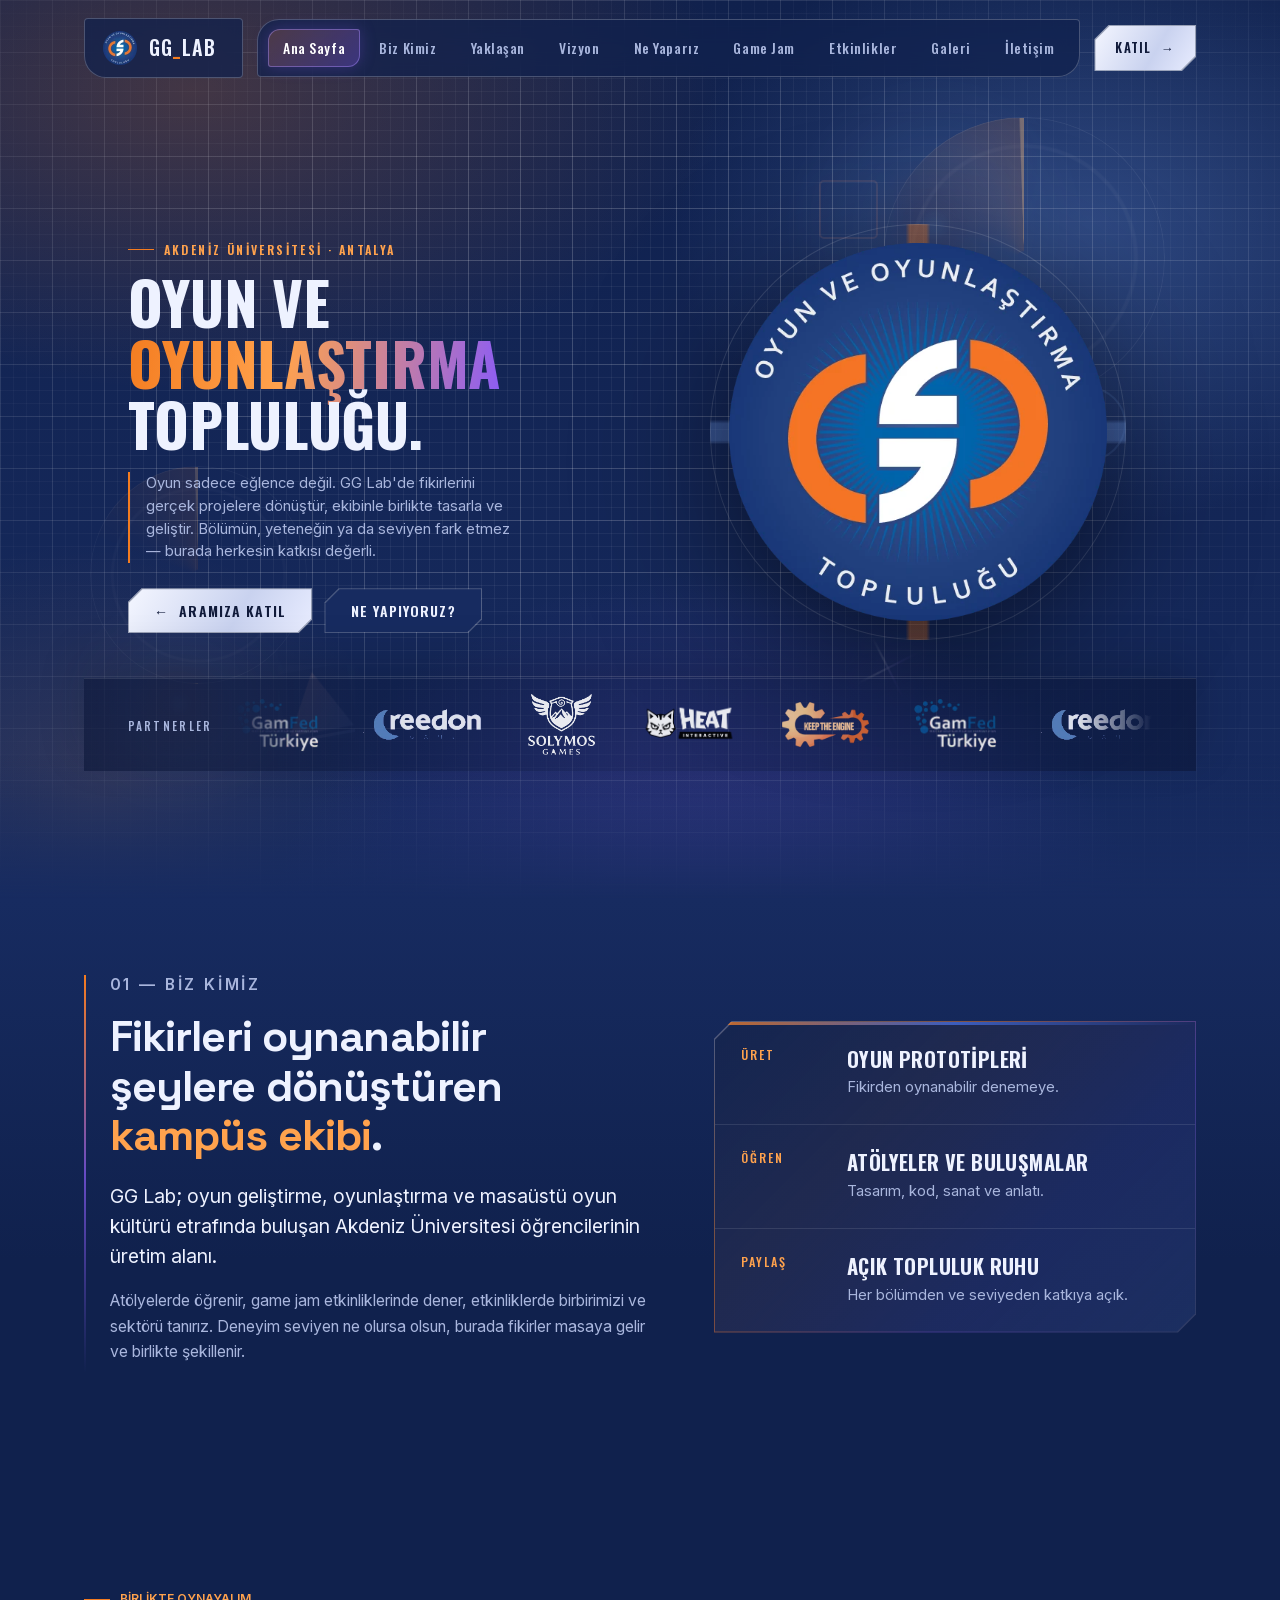
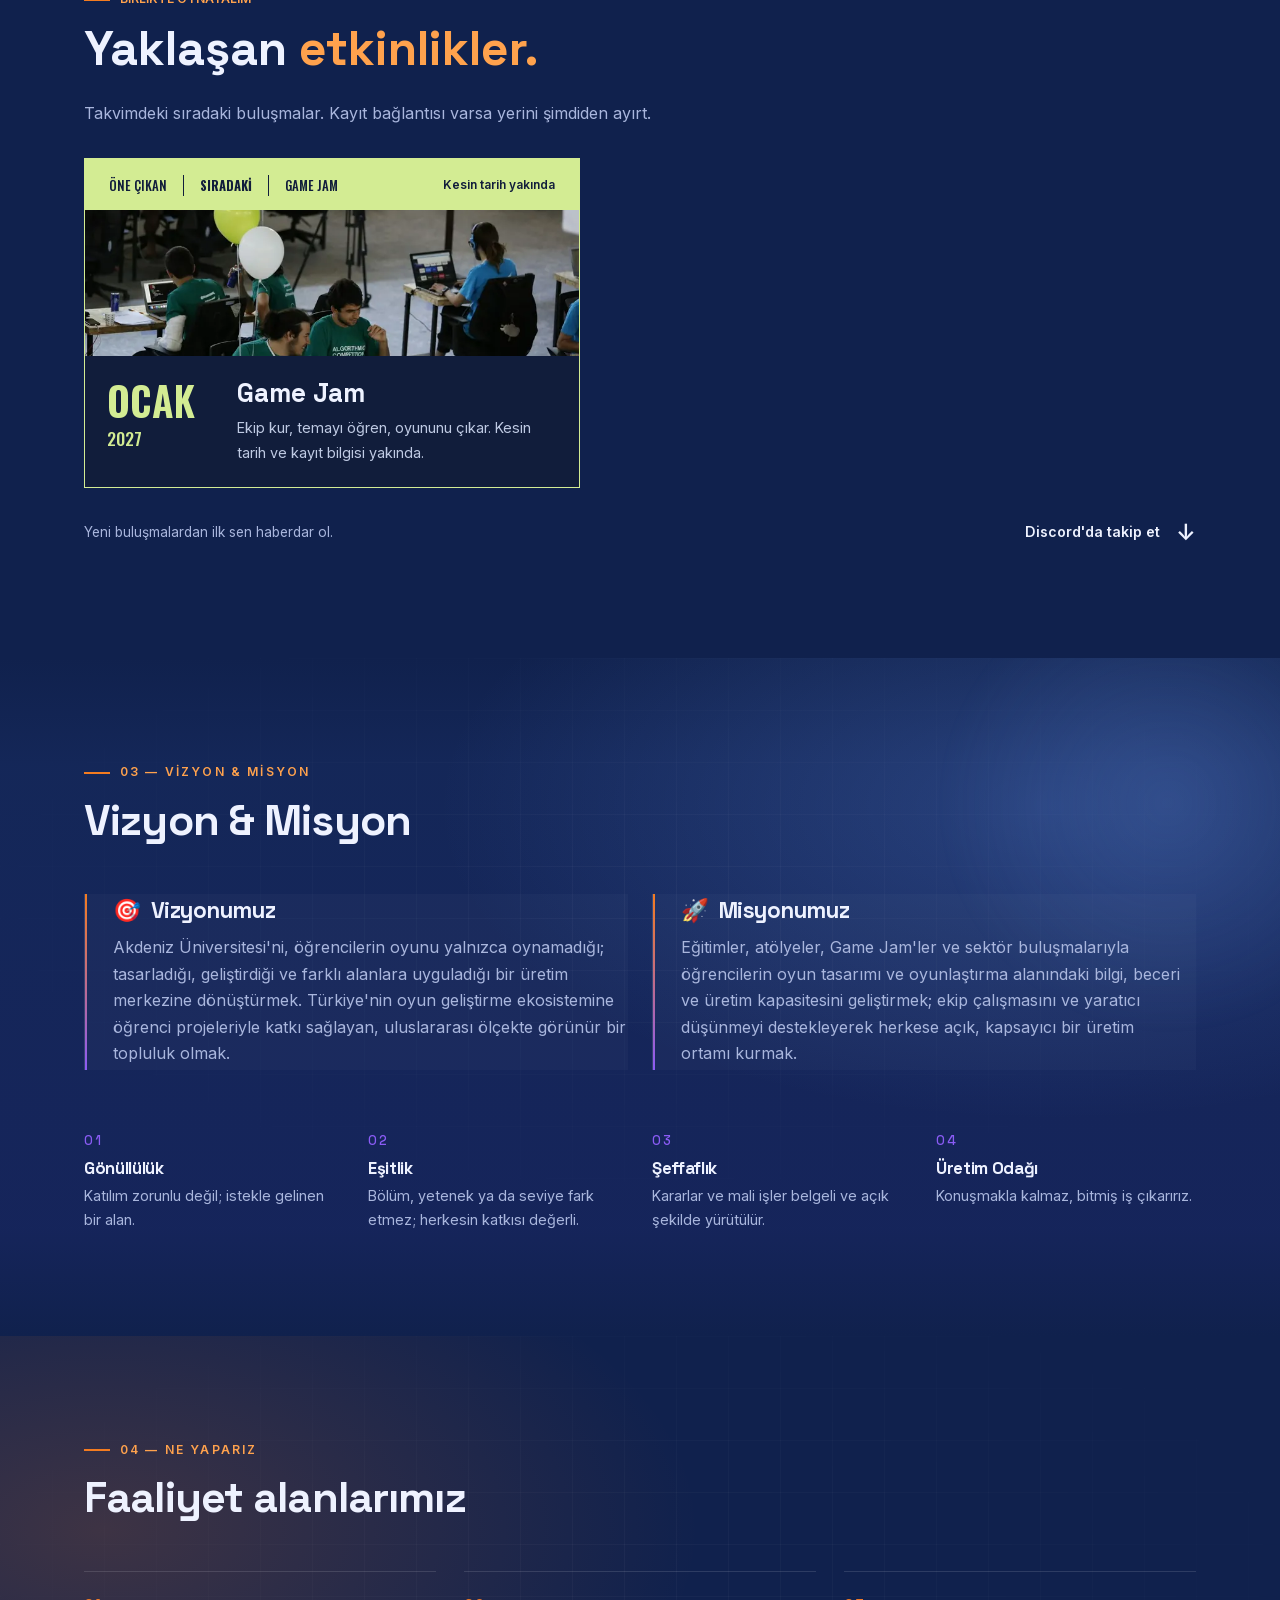
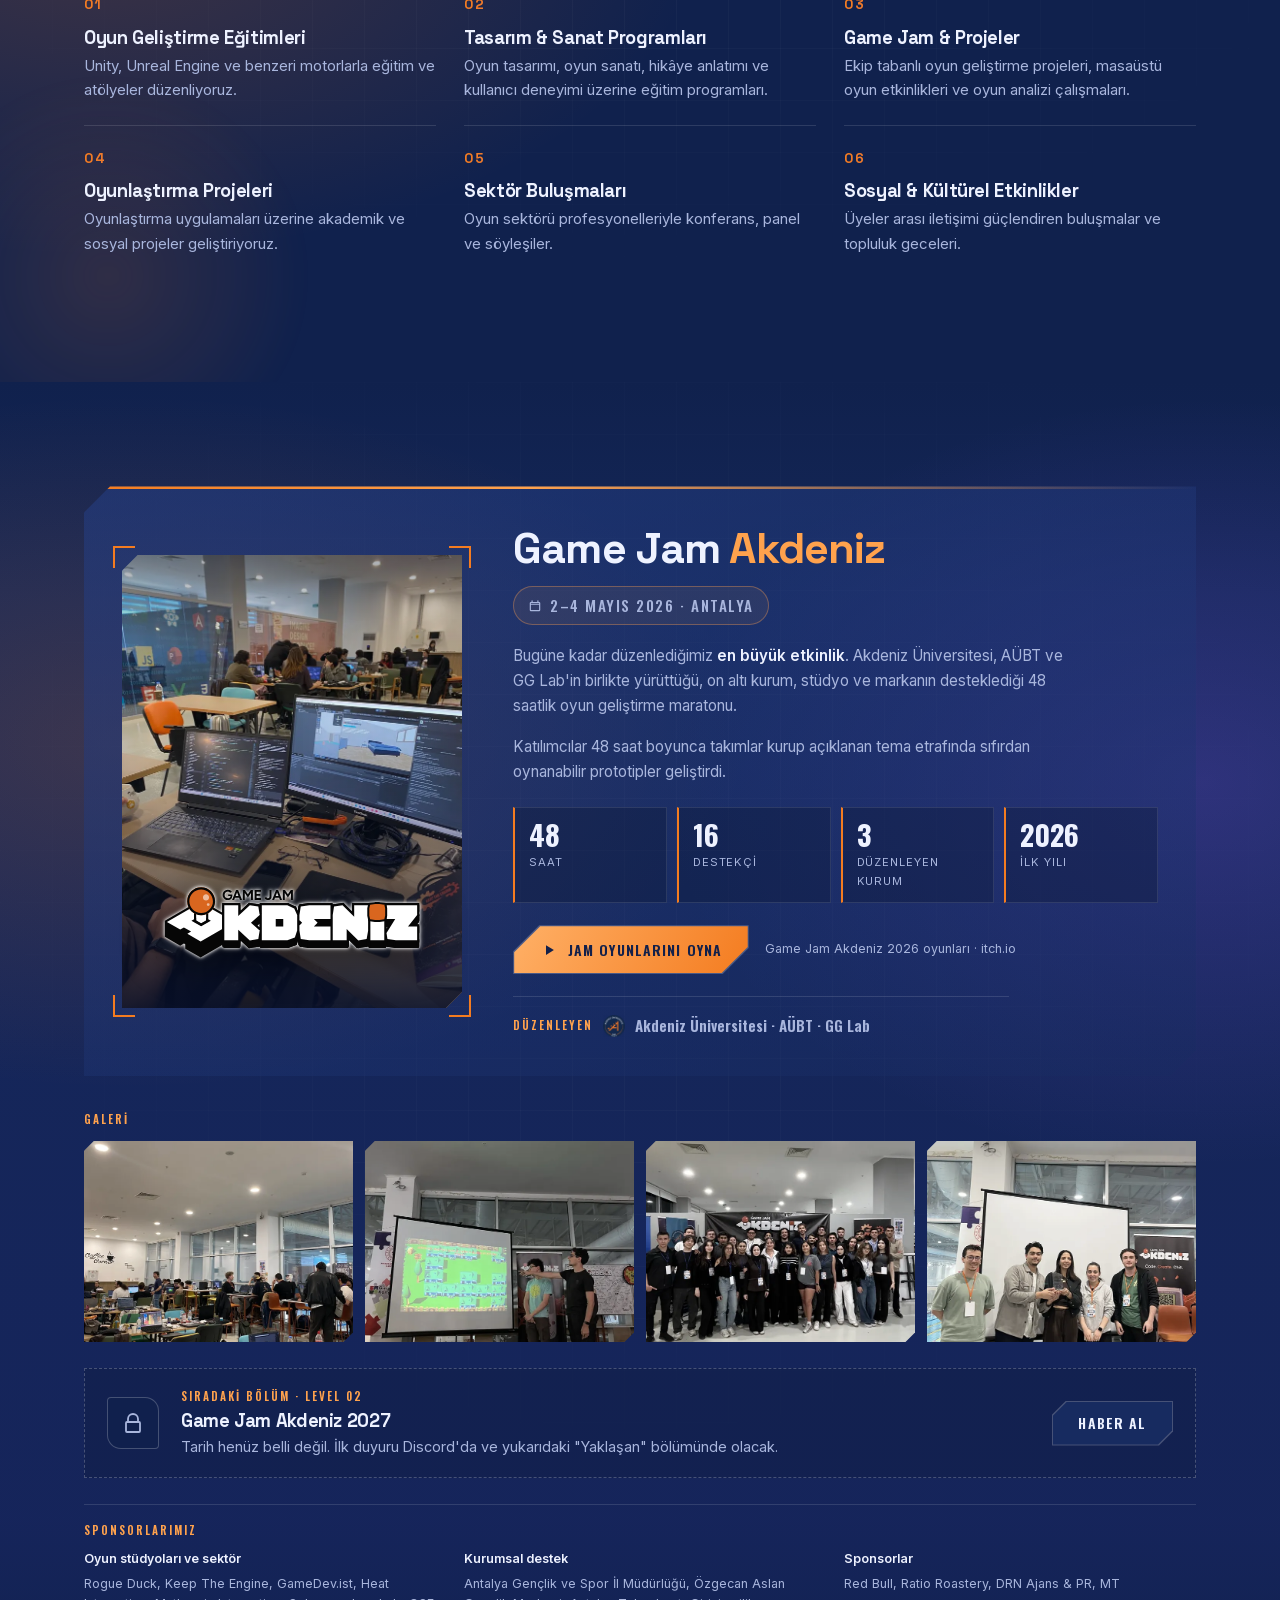
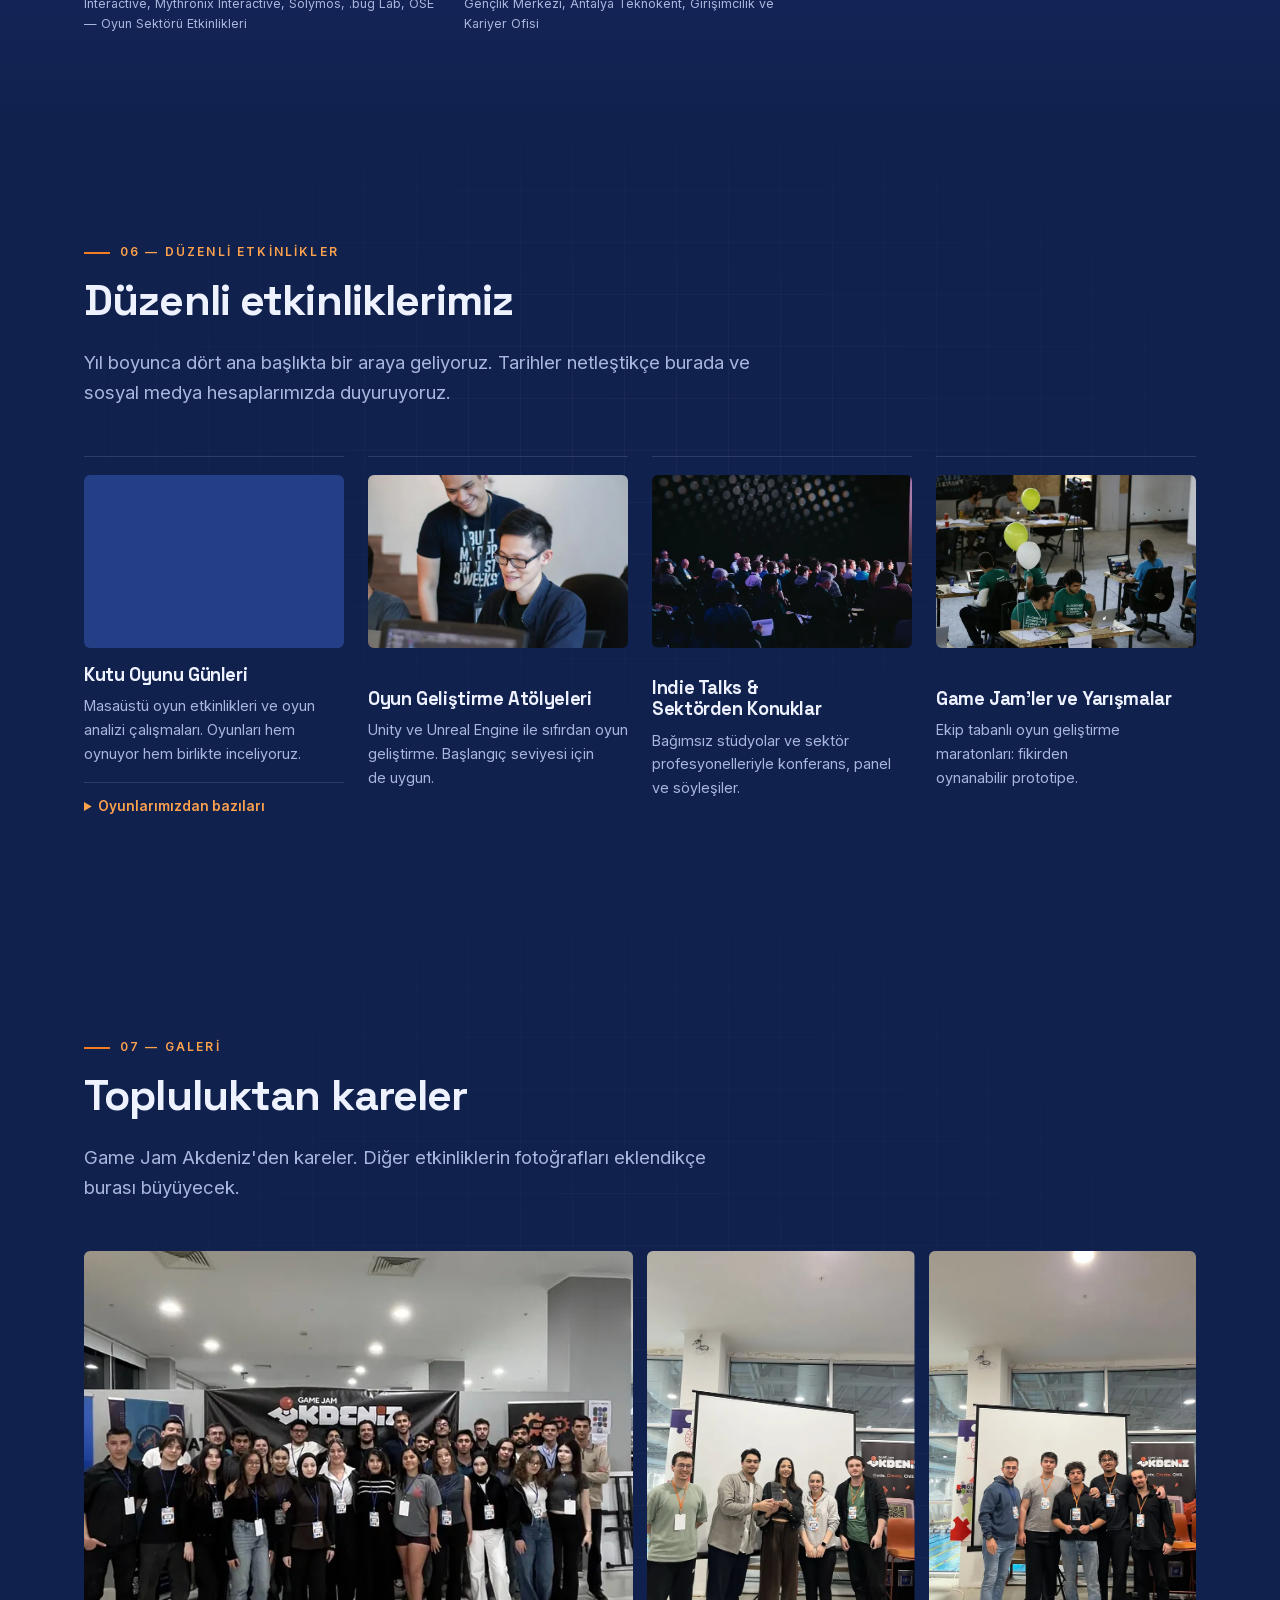
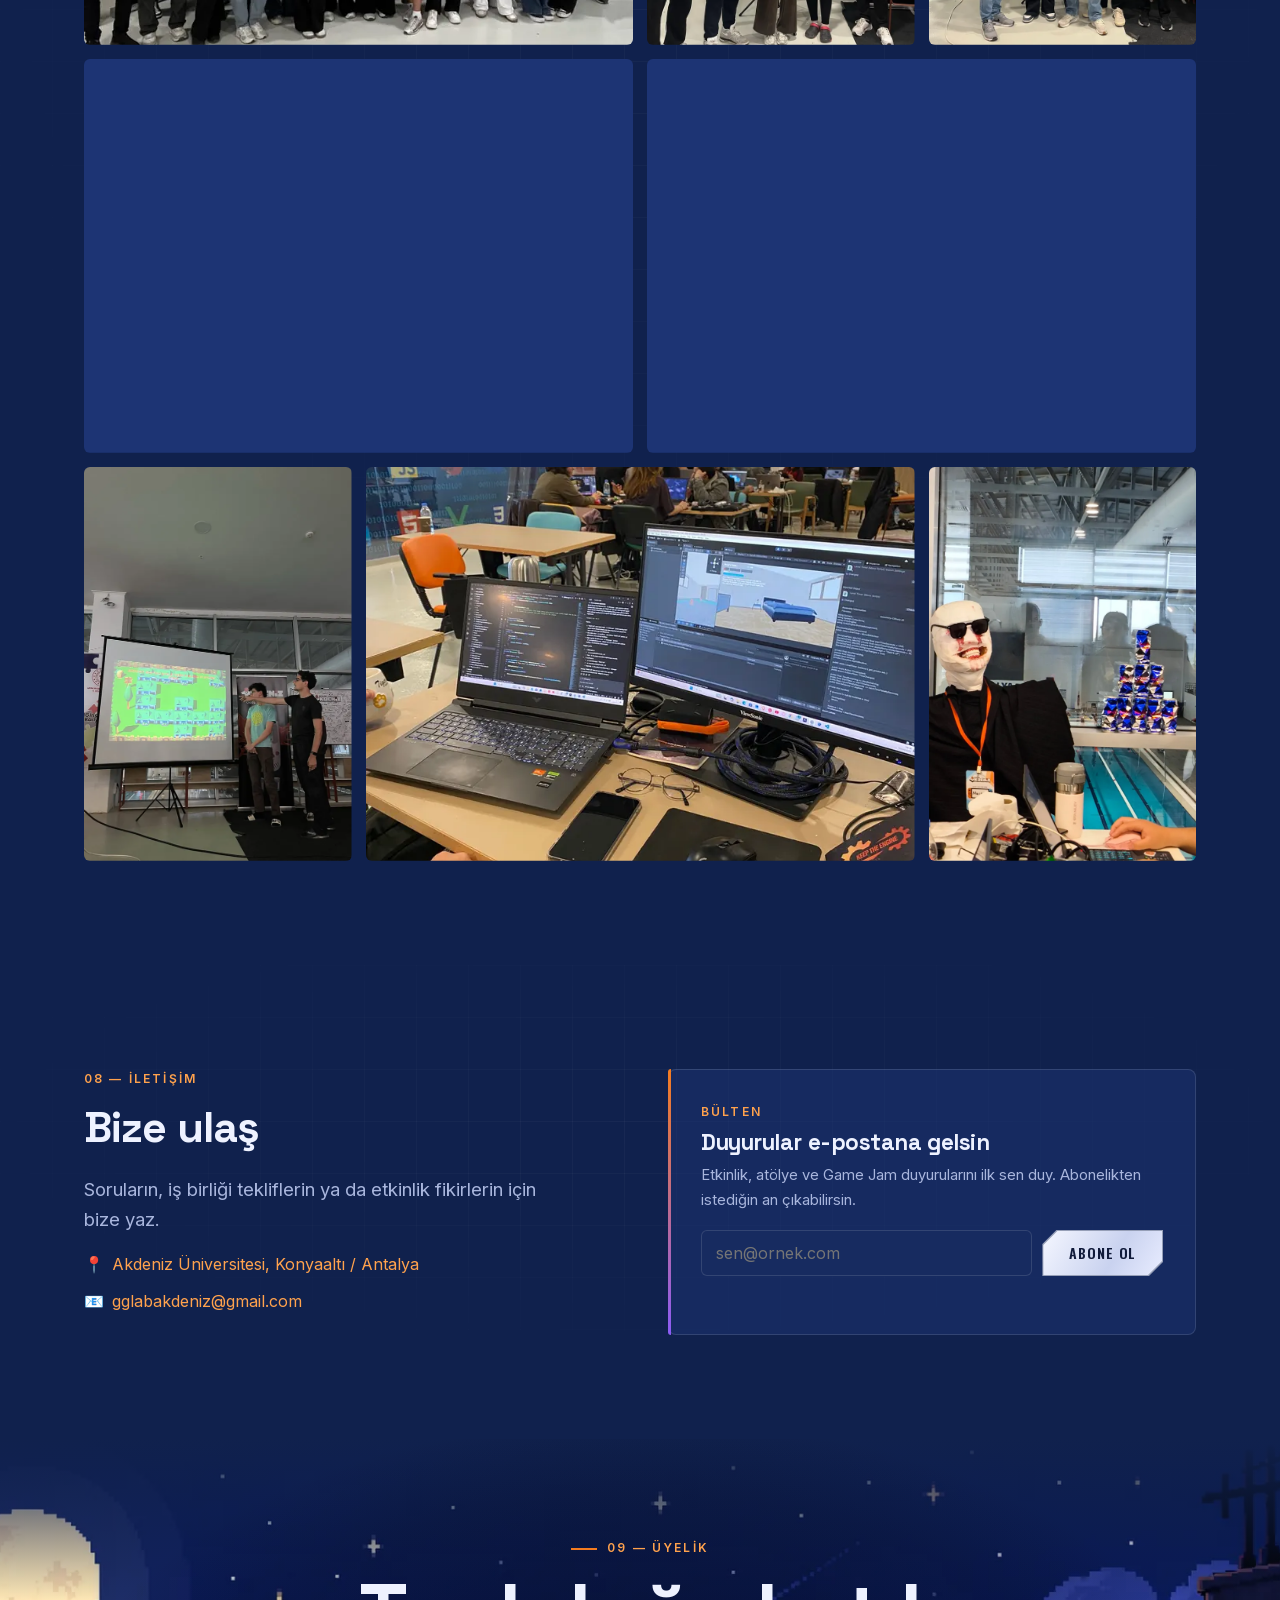
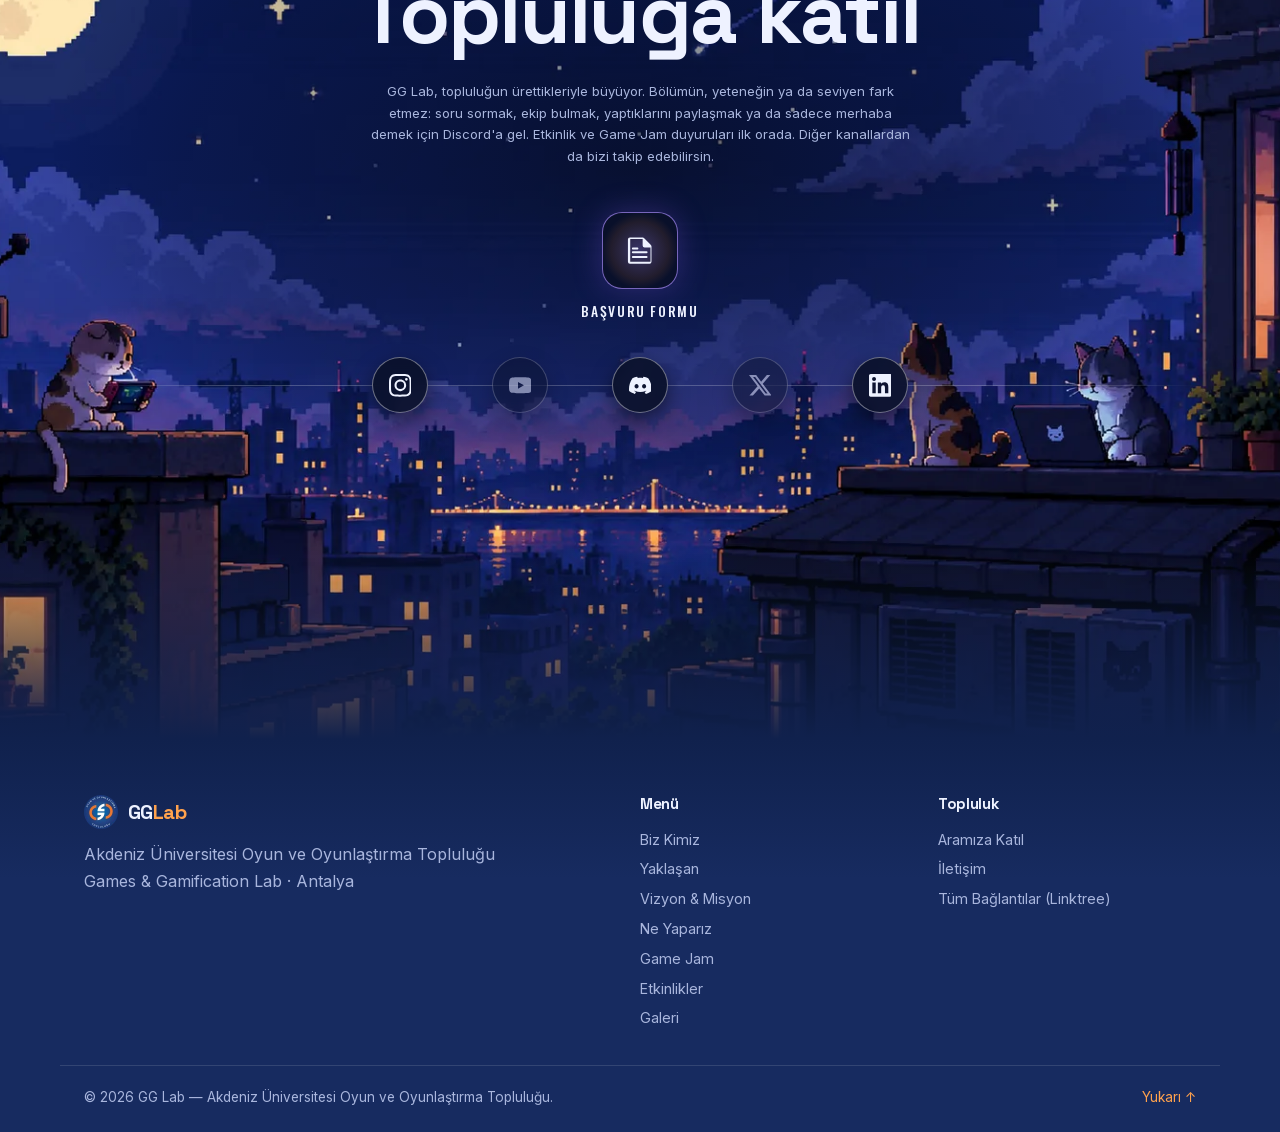
==== index.html @ 94e4d735 "Wire up the real application form link" ====
<!DOCTYPE html>
<html lang="tr">
<head>
<meta charset="UTF-8">
<meta name="viewport" content="width=device-width, initial-scale=1">
<meta name="theme-color" content="#10214d">
<script>document.documentElement.classList.add('js')</script>
<title data-i18n="meta.title">GG Lab — Akdeniz Üniversitesi Oyun ve Oyunlaştırma Topluluğu</title>
<meta name="description" data-i18n-meta="meta.desc" content="Akdeniz Üniversitesi Oyun ve Oyunlaştırma Topluluğu (GG Lab). Oyun geliştirme atölyeleri, Game Jam etkinlikleri, Indie Talks ve kutu oyunu günleri.">
<meta property="og:title" content="GG Lab — Oyun ve Oyunlaştırma Topluluğu">
<meta property="og:description" content="Akdeniz Üniversitesi'nde oyun geliştir, oyunlaştırmayı keşfet, birlikte üret.">
<!-- og:image mutlak URL olmalı; alan adı değişirse bu iki satırı güncelle -->
<meta property="og:url" content="https://nehirra.github.io/gglab-web/">
<meta property="og:image" content="https://nehirra.github.io/gglab-web/assets/img/logo-yazili.png">
<meta name="twitter:card" content="summary">
<meta property="og:type" content="website">
<link rel="icon" href="assets/img/logo-yazisiz.png" type="image/png">
<link rel="apple-touch-icon" href="assets/img/logo-yazisiz.png">
<!-- Hero'nun ilk karede kullandığı fontlar; diğerleri style.css'teki @font-face ile gerektiğinde iner -->
<link rel="preload" href="assets/fonts/oswald-latin.woff2" as="font" type="font/woff2" crossorigin>
<link rel="preload" href="assets/fonts/oswald-tr.woff2" as="font" type="font/woff2" crossorigin>
<link rel="preload" href="assets/fonts/inter-latin.woff2" as="font" type="font/woff2" crossorigin>
<link rel="stylesheet" href="css/style.css">
<link rel="stylesheet" href="css/hud.css">
</head>
<body>
<div class="scroll-progress" id="scrollProgress" aria-hidden="true"></div>
<a class="skip-link" href="#main" data-i18n="a11y.skip">İçeriğe geç</a>

<header class="site-header hud-header" id="siteHeader">
  <div class="container hud-bar">

    <a class="hud-logo" href="#top">
      <span class="hud-logo-mark"><img src="assets/img/logo-yazili-68.webp" alt="" width="34" height="34"></span>
      <span class="hud-logo-text">GG<span class="us">_</span>LAB</span>
    </a>

    <div class="hud-navwrap">
      <nav class="nav hud-nav" id="nav" aria-label="Ana menü" data-i18n-aria="a11y.nav">
        <a href="#top" class="active" data-i18n="nav.home">Ana Sayfa</a>
        <a href="#hakkimizda" data-i18n="nav.about">Biz Kimiz</a>
        <a href="#yaklasan" data-i18n="nav.upcoming">Yaklaşan</a>
        <a href="#vizyon" data-i18n="nav.vision">Vizyon</a>
        <a href="#faaliyet" data-i18n="nav.what">Ne Yaparız</a>
        <a href="#gamejam" data-i18n="nav.jam">Game Jam</a>
        <a href="#etkinlikler" data-i18n="nav.events">Etkinlikler</a>
        <a href="#galeri" data-i18n="nav.gallery">Galeri</a>
        <a href="#iletisim" data-i18n="nav.contact">İletişim</a>
        <a class="cut-btn cut-btn-light nav-cta" href="#uyelik"><span data-i18n="nav.cta">ARAMIZA KATIL</span></a>
      </nav>
    </div>

    <button type="button" class="lang-toggle" id="langToggle" hidden aria-label="İngilizceye geç" data-i18n-aria="a11y.lang">
      <span class="lang-current">TR</span>
    </button>

    <a class="cut-btn cut-btn-light hud-menu" href="#uyelik"><span data-i18n="nav.ctaShort">KATIL <i>&#8594;</i></span></a>

    <button type="button" class="nav-toggle" id="navToggle" aria-expanded="false" aria-controls="nav" aria-label="Menüyü aç" data-i18n-aria="a11y.menuOpen">
      <span></span><span></span><span></span>
    </button>
  </div>
</header>

<main id="main">

  <!-- HERO -->
  <section class="hero hud-hero" id="top">
    <div class="hero-bg" aria-hidden="true">
      <span class="tech-ring tech-ring-a"></span>
      <span class="tech-ring tech-ring-b"></span>
      <span class="pad-symbol pad-square"></span>
      <span class="pad-symbol pad-x"></span>
      <span class="pad-symbol pad-circle"></span>
      <span class="pad-symbol pad-triangle"></span>
      <span class="xb xb-a" data-k="a"><svg viewBox="0 0 24 24" aria-hidden="true"><path d="M12 4 21 20H3Z"/></svg></span>
      <span class="xb xb-b" data-k="b"><svg viewBox="0 0 24 24" aria-hidden="true"><circle cx="12" cy="12" r="8"/></svg></span>
      <span class="xb xb-c" data-k="x"><svg viewBox="0 0 24 24" aria-hidden="true"><path d="M5 5l14 14M19 5 5 19"/></svg></span>
      <span class="xb xb-d" data-k="y"><svg viewBox="0 0 24 24" aria-hidden="true"><rect x="4.5" y="4.5" width="15" height="15"/></svg></span>
      <span class="xb xb-e" data-k="b"><svg viewBox="0 0 24 24" aria-hidden="true"><circle cx="12" cy="12" r="8"/></svg></span>
      <span class="xb xb-f" data-k="a"><svg viewBox="0 0 24 24" aria-hidden="true"><path d="M12 4 21 20H3Z"/></svg></span>
      <span class="xb xb-g" data-k="y"><svg viewBox="0 0 24 24" aria-hidden="true"><rect x="4.5" y="4.5" width="15" height="15"/></svg></span>
      <span class="xb xb-h" data-k="x"><svg viewBox="0 0 24 24" aria-hidden="true"><path d="M5 5l14 14M19 5 5 19"/></svg></span>
      <span class="xb xb-i" data-k="y"><svg viewBox="0 0 24 24" aria-hidden="true"><rect x="4.5" y="4.5" width="15" height="15"/></svg></span>
      <span class="xb xb-l" data-k="b"><svg viewBox="0 0 24 24" aria-hidden="true"><circle cx="12" cy="12" r="8"/></svg></span>
      <span class="light-orb orb-a"></span>
      <span class="light-orb orb-b"></span>
    </div>
    <!-- mini oyun skoru: ilk puanda görünür (main.js) -->
    <div class="xb-score" id="xbScore" aria-hidden="true" hidden><span data-i18n="game.score">SKOR</span> <b class="xb-score-val">0000</b></div>
    <div class="container">
      <div class="hud-frame">
        <div class="hud-hero-grid">
          <div class="hero-text">
            <p class="eyebrow hero-enter"><span class="tick" aria-hidden="true"></span><span data-i18n="hero.eyebrow">Akdeniz Üniversitesi · Antalya</span></p>
            <h1 class="hero-enter" data-i18n="hero.title">OYUN VE<br><span class="grad">OYUNLAŞTIRMA</span><br>TOPLULUĞU.</h1>
            <p class="lead hero-enter" data-i18n="hero.lead">Oyun sadece eğlence değil. GG Lab'de fikirlerini gerçek projelere
              dönüştür, ekibinle birlikte tasarla ve geliştir. Bölümün, yeteneğin ya da
              seviyen fark etmez — burada herkesin katkısı değerli.</p>
            <div class="hero-actions hero-enter">
              <a class="cut-btn cut-btn-light" href="#uyelik"><span data-i18n="hero.cta1"><i>&#8592;</i> Aramıza katıl</span></a>
              <a class="cut-btn cut-btn-ghost" href="#faaliyet"><span data-i18n="hero.cta2">Ne yapıyoruz?</span></a>
            </div>
          </div>

          <div class="hero-visual hero-enter">
            <img src="assets/img/logo-yazili.webp" alt="" width="512" height="512" fetchpriority="high" style="aspect-ratio:1">
          </div>
        </div>

        <div class="hud-partners">
          <span class="hud-partners-label" data-i18n="hero.partners">PARTNERLER</span>
          <!-- Partner listesinin tek kaynağı; döngü kopyasını main.js üretir -->
          <div class="marquee" data-marquee>
            <ul class="marquee-track">
              <li class="has-logo logo-square"><img class="logo-mark" src="assets/img/logos/gamfed-turkiye.webp" alt="GamFed Türkiye" width="170" height="110" decoding="async"></li>
              <li class="has-logo logo-wide"><img class="logo-mark" src="assets/img/logos/reedon-games.webp" alt="Reedon Games" width="210" height="62" decoding="async"></li>
              <li class="has-logo logo-tall"><img class="logo-mark" src="assets/img/logos/solymos-games.webp" alt="Solymos Games" width="130" height="120" decoding="async"></li>
              <li class="has-logo"><img class="logo-mark" src="assets/img/logos/heat-interactive.webp" alt="Heat Interactive" width="207" height="96" decoding="async"></li>
              <li class="has-logo"><img class="logo-mark" src="assets/img/logos/keep-the-engine.webp" alt="Keep The Engine" width="232" height="120" decoding="async"></li>
            </ul>
          </div>
        </div>
      </div>
    </div>
  </section>

  <!-- BİZ KİMİZ -->
  <section class="section about-bridge" id="hakkimizda">
    <div class="container about-bridge-inner">
      <div class="about-copy reveal">
        <p class="eyebrow" data-i18n="about.eyebrow">01 — Biz Kimiz</p>
        <h2 data-i18n="about.head">Fikirleri oynanabilir şeylere dönüştüren <span class="accent">kampüs ekibi</span>.</h2>
        <p class="about-lead" data-i18n="about.p1">GG Lab; oyun geliştirme, oyunlaştırma ve masaüstü oyun kültürü etrafında buluşan Akdeniz Üniversitesi öğrencilerinin üretim alanı.</p>
        <p data-i18n="about.p2">Atölyelerde öğrenir, game jam etkinliklerinde dener, etkinliklerde birbirimizi ve sektörü tanırız. Deneyim seviyen ne olursa olsun, burada fikirler masaya gelir ve birlikte şekillenir.</p>
      </div>
      <div class="about-panel reveal reveal-r" role="group" aria-label="GG Lab çalışma alanları" data-i18n-aria="about.panelAria">
        <span class="about-panel-line" aria-hidden="true"></span>
        <article class="about-signal">
          <span class="signal-code" data-i18n="about.s1k">ÜRET</span>
          <h3 data-i18n="about.s1h">Oyun prototipleri</h3>
          <p data-i18n="about.s1p">Fikirden oynanabilir denemeye.</p>
        </article>
        <article class="about-signal">
          <span class="signal-code" data-i18n="about.s2k">ÖĞREN</span>
          <h3 data-i18n="about.s2h">Atölyeler ve buluşmalar</h3>
          <p data-i18n="about.s2p">Tasarım, kod, sanat ve anlatı.</p>
        </article>
        <article class="about-signal">
          <span class="signal-code" data-i18n="about.s3k">PAYLAŞ</span>
          <h3 data-i18n="about.s3h">Açık topluluk ruhu</h3>
          <p data-i18n="about.s3p">Her bölümden ve seviyeden katkıya açık.</p>
        </article>
      </div>
    </div>
  </section>

  <!-- YAKLAŞAN ETKİNLİKLER — liste data-sheet'teki CSV'den gelir: şimdilik repodaki
       content/etkinlikler.csv, ileride yayınlanmış bir Google E-Tablosu adresi.
       Sütunlar ve düzenleme: README > Yaklaşan etkinlikler. Geçmiş tarihler kendiliğinden gizlenir. -->
  <section class="section upcoming-section" id="yaklasan" data-sheet="content/etkinlikler.csv" aria-labelledby="upHeading">
    <div class="container">
      <div class="section-head up-heading reveal">
        <p class="eyebrow" data-i18n="up.eyebrow">Birlikte oynayalım</p>
        <h2 id="upHeading" data-i18n="up.head">Yaklaşan <span>etkinlikler.</span></h2>
        <p class="lead" data-i18n="up.lead">Takvimdeki sıradaki buluşmalar. Kayıt bağlantısı varsa yerini şimdiden ayırt.</p>
      </div>
      <div class="upcoming" id="upcoming" aria-busy="true">
        <div class="up-skeleton" aria-hidden="true"><span></span><span></span></div>
        <ol class="up-list" id="upList" hidden></ol>
        <div class="up-footer" id="upFooter" hidden>
          <p data-i18n="up.followNote">Yeni buluşmalardan ilk sen haberdar ol.</p>
          <a href="#uyelik"><span data-i18n="up.follow">Discord'da takip et</span><span class="up-arrow" aria-hidden="true">↓</span></a>
        </div>
        <div class="up-empty" id="upEmpty" hidden>
          <p class="up-empty-h" id="upEmptyH" data-i18n="up.emptyH">Takvim şu an boş, ama uzun sürmez.</p>
          <p data-i18n="up.emptyP">Yeni etkinlikler ilk Discord'da duyuruluyor; katıl, kaçırma.</p>
          <a class="cut-btn cut-btn-light" href="https://discord.gg/wFtA5EvmnW" target="_blank" rel="noopener noreferrer"><span><span data-i18n="up.emptyCta"><span lang="en">Discord</span>'a katıl</span></span></a>
        </div>
        <noscript><p class="up-noscript">Etkinlik takvimi için JavaScript gerekiyor. Duyurular Discord ve Instagram hesaplarımızda.</p></noscript>
      </div>
    </div>
  </section>

  <!-- VİZYON & MİSYON -->
  <section class="section section-alt" id="vizyon">
    <div class="container">
      <div class="section-head reveal">
        <p class="eyebrow" data-i18n="vision.eyebrow">03 — Vizyon &amp; Misyon</p>
        <h2 data-i18n="vision.head">Vizyon &amp; Misyon</h2>
      </div>
      <div class="vm-grid">
        <article class="vm-card spotlight reveal reveal-l">
          <h3><span class="vm-ico" aria-hidden="true">🎯</span> <span data-i18n="vision.v">Vizyonumuz</span></h3>
          <p data-i18n="vision.vp">Akdeniz Üniversitesi'ni, öğrencilerin oyunu yalnızca oynamadığı; tasarladığı, geliştirdiği ve
            farklı alanlara uyguladığı bir üretim merkezine dönüştürmek. Türkiye'nin oyun geliştirme
            ekosistemine öğrenci projeleriyle katkı sağlayan, uluslararası ölçekte görünür bir topluluk olmak.</p>
        </article>
        <article class="vm-card spotlight reveal reveal-r">
          <h3><span class="vm-ico" aria-hidden="true">🚀</span> <span data-i18n="vision.m">Misyonumuz</span></h3>
          <p data-i18n="vision.mp">Eğitimler, atölyeler, Game Jam'ler ve sektör buluşmalarıyla öğrencilerin oyun tasarımı ve
            oyunlaştırma alanındaki bilgi, beceri ve üretim kapasitesini geliştirmek; ekip çalışmasını ve
            yaratıcı düşünmeyi destekleyerek herkese açık, kapsayıcı bir üretim ortamı kurmak.</p>
        </article>
      </div>
      <div class="values reveal">
        <div class="value"><span>01</span><h4 data-i18n="vision.n1h">Gönüllülük</h4><p data-i18n="vision.n1p">Katılım zorunlu değil; istekle gelinen bir alan.</p></div>
        <div class="value"><span>02</span><h4 data-i18n="vision.n2h">Eşitlik</h4><p data-i18n="vision.n2p">Bölüm, yetenek ya da seviye fark etmez; herkesin katkısı değerli.</p></div>
        <div class="value"><span>03</span><h4 data-i18n="vision.n3h">Şeffaflık</h4><p data-i18n="vision.n3p">Kararlar ve mali işler belgeli ve açık şekilde yürütülür.</p></div>
        <div class="value"><span>04</span><h4 data-i18n="vision.n4h">Üretim Odağı</h4><p data-i18n="vision.n4p">Konuşmakla kalmaz, bitmiş iş çıkarırız.</p></div>
      </div>
    </div>
  </section>

  <!-- FAALİYET ALANLARI -->
  <section class="section" id="faaliyet">
    <div class="container">
      <div class="section-head reveal">
        <p class="eyebrow" data-i18n="act.eyebrow">04 — Ne Yaparız</p>
        <h2 data-i18n="act.head">Faaliyet alanlarımız</h2>
      </div>
      <div class="feature-grid">
        <article class="card feature spotlight reveal reveal-l"><span class="card-num">01</span><h3 data-i18n="act.f1h">Oyun Geliştirme Eğitimleri</h3><p data-i18n="act.f1p">Unity, Unreal Engine ve benzeri motorlarla eğitim ve atölyeler düzenliyoruz.</p></article>
        <article class="card feature spotlight reveal reveal-zoom"><span class="card-num">02</span><h3 data-i18n="act.f2h">Tasarım &amp; Sanat Programları</h3><p data-i18n="act.f2p">Oyun tasarımı, oyun sanatı, hikâye anlatımı ve kullanıcı deneyimi üzerine eğitim programları.</p></article>
        <article class="card feature spotlight reveal reveal-r"><span class="card-num">03</span><h3 data-i18n="act.f3h">Game Jam &amp; Projeler</h3><p data-i18n="act.f3p">Ekip tabanlı oyun geliştirme projeleri, masaüstü oyun etkinlikleri ve oyun analizi çalışmaları.</p></article>
        <article class="card feature spotlight reveal reveal-l"><span class="card-num">04</span><h3 data-i18n="act.f4h">Oyunlaştırma Projeleri</h3><p data-i18n="act.f4p">Oyunlaştırma uygulamaları üzerine akademik ve sosyal projeler geliştiriyoruz.</p></article>
        <article class="card feature spotlight reveal reveal-zoom"><span class="card-num">05</span><h3 data-i18n="act.f5h">Sektör Buluşmaları</h3><p data-i18n="act.f5p">Oyun sektörü profesyonelleriyle konferans, panel ve söyleşiler.</p></article>
        <article class="card feature spotlight reveal reveal-r"><span class="card-num">06</span><h3 data-i18n="act.f6h">Sosyal &amp; Kültürel Etkinlikler</h3><p data-i18n="act.f6p">Üyeler arası iletişimi güçlendiren buluşmalar ve topluluk geceleri.</p></article>
      </div>
    </div>
  </section>

  <!-- GAME JAM AKDENİZ — "bölüm seçme" ekranı: oyun kutusu kapağı, bölüm bilgileri,
       ekran görüntüleri, kilitli sıradaki bölüm ve jenerik -->
  <section class="section section-alt" id="gamejam">
    <div class="container">
      <article class="level reveal">
        <figure class="level-cover">
          <img class="level-cover-img" src="assets/img/gallery/jam-06-t.webp" alt="" width="700" height="933" loading="lazy" decoding="async">
          <img class="level-logo" src="assets/img/gamejam-logo.svg" alt="Game Jam Akdeniz" width="1281" height="489" loading="lazy">
        </figure>

        <div class="level-info">
          <h2 data-i18n="jam.head">Game Jam <span class="accent">Akdeniz</span></h2>
          <p class="level-when">
            <svg class="ic" viewBox="0 0 24 24" aria-hidden="true"><path d="M7 3v3M17 3v3M4 9h16M5 6h14a1 1 0 0 1 1 1v12a1 1 0 0 1-1 1H5a1 1 0 0 1-1-1V7a1 1 0 0 1 1-1Z"/></svg>
            <span data-i18n="jam.when">2–4 Mayıs 2026 · Antalya</span>
          </p>
          <p data-i18n="jam.p1">Bugüne kadar düzenlediğimiz <strong>en büyük etkinlik</strong>.
            Akdeniz Üniversitesi, AÜBT ve GG Lab'in birlikte
            yürüttüğü, on altı kurum, stüdyo ve markanın desteklediği 48 saatlik oyun geliştirme maratonu.</p>
          <p data-i18n="jam.p2">Katılımcılar 48 saat boyunca takımlar kurup açıklanan tema
            etrafında sıfırdan oynanabilir prototipler geliştirdi.</p>

          <dl class="level-stats">
            <div><dt data-count="48">48</dt><dd data-i18n="jam.s1">saat</dd></div>
            <div><dt data-count="16">16</dt><dd data-i18n="jam.s2">destekçi</dd></div>
            <div><dt data-count="3">3</dt><dd data-i18n="jam.s3">düzenleyen kurum</dd></div>
            <div><dt>2026</dt><dd data-i18n="jam.s4">ilk yılı</dd></div>
          </dl>

          <div class="level-actions">
            <a class="cut-btn cut-btn-play" href="https://itch.io/jam/akdeniz-gamejam-2026/entries" target="_blank" rel="noopener noreferrer">
              <span><svg class="ic-play" viewBox="0 0 24 24" aria-hidden="true"><path d="M8 5.5v13l10.5-6.5Z"/></svg><span data-i18n="jam.itch">Jam oyunlarını oyna</span></span>
            </a>
            <span class="level-actions-sub" data-i18n="jam.itchSub">Game Jam Akdeniz 2026 oyunları · itch.io</span>
          </div>

          <p class="level-by">
            <span class="level-label" data-i18n="jam.byLabel">Düzenleyen</span>
            <img class="logo-mark" src="assets/img/logos/akdeniz-universitesi.webp" alt="" width="96" height="96" decoding="async">
            <span data-i18n="jam.byNames">Akdeniz Üniversitesi · AÜBT · GG Lab</span>
          </p>
        </div>
      </article>

      <!-- ekran görüntüleri: tıklanınca galerideki aynı fotoğrafın büyük hâli açılır (main.js);
           JS yoksa bağlantı fotoğrafın kendisini açar -->
      <div class="level-shots reveal">
        <p class="level-label" data-i18n="jam.shotsH">Galeri</p>
        <ul>
          <li><a class="level-shot" href="assets/img/gallery/jam-05.webp" data-shot="jam-05" aria-label="Jam alanı" data-i18n-aria="gal.g5"><img src="assets/img/gallery/jam-05-t.webp" alt="" width="700" height="933" loading="lazy" decoding="async"></a></li>
          <li><a class="level-shot" href="assets/img/gallery/jam-08.webp" data-shot="jam-08" aria-label="Sahnede oyun sunumu" data-i18n-aria="gal.g8"><img src="assets/img/gallery/jam-08-t.webp" alt="" width="700" height="933" loading="lazy" decoding="async"></a></li>
          <li><a class="level-shot" href="assets/img/gallery/jam-01.webp" data-shot="jam-01" aria-label="Game Jam Akdeniz — katılımcılar" data-i18n-aria="gal.g1"><img src="assets/img/gallery/jam-01-t.webp" alt="" width="700" height="933" loading="lazy" decoding="async"></a></li>
          <li><a class="level-shot" href="assets/img/gallery/jam-02.webp" data-shot="jam-02" aria-label="Ödül töreni" data-i18n-aria="gal.g2"><img src="assets/img/gallery/jam-02-t.webp" alt="" width="700" height="933" loading="lazy" decoding="async"></a></li>
        </ul>
      </div>

      <!-- sıradaki bölüm: tarih açıklanana kadar kilitli -->
      <div class="level-next reveal">
        <span class="level-lock" aria-hidden="true"><svg viewBox="0 0 24 24"><path d="M7 11V8a5 5 0 0 1 10 0v3M6 11h12a1 1 0 0 1 1 1v8a1 1 0 0 1-1 1H6a1 1 0 0 1-1-1v-8a1 1 0 0 1 1-1Z"/></svg></span>
        <div class="level-next-text">
          <p class="level-label" data-i18n="jam.nextK">Sıradaki bölüm · Level 02</p>
          <h3 data-i18n="jam.nextH">Game Jam Akdeniz 2027</h3>
          <p data-i18n="jam.nextP">Tarih henüz belli değil. İlk duyuru Discord'da ve yukarıdaki "Yaklaşan" bölümünde olacak.</p>
        </div>
        <a class="cut-btn cut-btn-ghost" href="https://discord.gg/wFtA5EvmnW" target="_blank" rel="noopener noreferrer"><span data-i18n="jam.nextCta">Haber al</span></a>
      </div>

      <!-- jenerik: destekçiler, oyunların bitişindeki emeği geçenler listesi gibi -->
      <div class="level-credits reveal">
        <p class="level-label" data-i18n="jam.creditsH">Sponsorlarımız</p>
        <dl>
          <div><dt data-i18n="jam.studioH">Oyun stüdyoları ve sektör</dt><dd>Rogue Duck, Keep The Engine, GameDev.ist, Heat Interactive, Mythronix Interactive, Solymos, .bug Lab, OSE — Oyun Sektörü Etkinlikleri</dd></div>
          <div><dt data-i18n="jam.instH">Kurumsal destek</dt><dd>Antalya Gençlik ve Spor İl Müdürlüğü, Özgecan Aslan Gençlik Merkezi, Antalya Teknokent, Girişimcilik ve Kariyer Ofisi</dd></div>
          <div><dt data-i18n="jam.sponsorH">Sponsorlar</dt><dd>Red Bull, Ratio Roastery, DRN Ajans &amp; PR, MT</dd></div>
        </dl>
      </div>
    </div>
  </section>

  <!-- DÜZENLİ ETKİNLİKLER -->
  <section class="section" id="etkinlikler">
    <div class="container">
      <div class="section-head reveal">
        <p class="eyebrow" data-i18n="ev.eyebrow">06 — Düzenli Etkinlikler</p>
        <h2 data-i18n="ev.head">Düzenli etkinliklerimiz</h2>
        <p class="lead" data-i18n="ev.lead">Yıl boyunca dört ana başlıkta bir araya geliyoruz.
          Tarihler netleştikçe burada ve sosyal medya hesaplarımızda duyuruyoruz.</p>
      </div>

      <div class="events" id="events">
        <article class="event-card spotlight reveal reveal-zoom">
          <div class="event-media"><img src="assets/img/event-kutu.webp" alt="" width="800" height="450" loading="lazy" decoding="async"></div>
          <div class="event-body">
            <div>
              <h3 data-i18n="ev.e1h">Kutu Oyunu Günleri</h3>
              <p data-i18n="ev.e1p">Masaüstü oyun etkinlikleri ve oyun analizi çalışmaları.
                Oyunları hem oynuyor hem birlikte inceliyoruz.</p>
              <details class="event-games">
                <summary data-i18n="ev.games">Oyunlarımızdan bazıları</summary>
                <ul>
                  <li>Marvel Champions</li>
                  <li>Bang! <span data-i18n="ev.twoCopies">(2 adet)</span></li>
                  <li>Munchkin + DLC</li>
                  <li>Munchkin Cthulhu</li>
                  <li>Cascadia</li>
                  <li>Gulyabani</li>
                  <li>İz Peşinde</li>
                  <li>Kayıp Ada</li>
                  <li>Epik Büyü Savaşları</li>
                  <li>Monopoly Star Wars</li>
                </ul>
              </details>
            </div>
          </div>
        </article>

        <article class="event-card spotlight reveal reveal-zoom">
          <div class="event-media"><img src="assets/img/event-atolye.webp" alt="" width="800" height="473" loading="lazy" decoding="async"></div>
          <div class="event-body">
            <div>
              <h3 data-i18n="ev.e2h">Oyun Geliştirme Atölyeleri</h3>
              <p data-i18n="ev.e2p">Unity ve Unreal Engine ile sıfırdan oyun geliştirme.
                Başlangıç seviyesi için de uygun.</p>
            </div>
          </div>
        </article>

        <article class="event-card spotlight reveal reveal-zoom">
          <div class="event-media"><img src="assets/img/event-talks.webp" alt="" width="800" height="533" loading="lazy" decoding="async"></div>
          <div class="event-body">
            <div>
              <h3 data-i18n="ev.e3h">Indie Talks &amp; Sektörden Konuklar</h3>
              <p data-i18n="ev.e3p">Bağımsız stüdyolar ve sektör profesyonelleriyle
                konferans, panel ve söyleşiler.</p>
            </div>
          </div>
        </article>

        <article class="event-card spotlight reveal reveal-zoom">
          <div class="event-media"><img src="assets/img/event-jam.webp" alt="" width="800" height="533" loading="lazy" decoding="async"></div>
          <div class="event-body">
            <div>
              <h3 data-i18n="ev.e4h">Game Jam'ler ve Yarışmalar</h3>
              <p data-i18n="ev.e4p">Ekip tabanlı oyun geliştirme maratonları:
                fikirden oynanabilir prototipe.</p>
            </div>
          </div>
        </article>
      </div>
    </div>
  </section>

  <!-- GALERİ -->
  <section class="section" id="galeri">
    <div class="container">
      <div class="section-head reveal">
        <p class="eyebrow" data-i18n="gal.eyebrow">07 — Galeri</p>
        <h2 data-i18n="gal.head">Topluluktan kareler</h2>
        <p class="lead" data-i18n="gal.lead">Game Jam Akdeniz'den kareler. Diğer etkinliklerin fotoğrafları eklendikçe burası büyüyecek.</p>
      </div>
      <div class="gallery" id="gallery">
        <button type="button" class="shot gallery-reveal reveal wide tall" data-full="assets/img/gallery/jam-01.webp" data-caption="Game Jam Akdeniz — katılımcılar" data-i18n-cap="gal.g1" aria-label="Game Jam Akdeniz — katılımcılar" data-i18n-aria="gal.g1"><img src="assets/img/gallery/jam-01-t.webp" alt="" width="700" height="933" loading="lazy" decoding="async"></button>
        <button type="button" class="shot gallery-reveal reveal tall" data-full="assets/img/gallery/jam-02.webp" data-caption="Ödül töreni" data-i18n-cap="gal.g2" aria-label="Ödül töreni" data-i18n-aria="gal.g2"><img src="assets/img/gallery/jam-02-t.webp" alt="" width="700" height="933" loading="lazy" decoding="async"></button>
        <button type="button" class="shot gallery-reveal reveal tall" data-full="assets/img/gallery/jam-03.webp" data-caption="Ödül töreni" data-i18n-cap="gal.g3" aria-label="Ödül töreni" data-i18n-aria="gal.g3"><img src="assets/img/gallery/jam-03-t.webp" alt="" width="700" height="933" loading="lazy" decoding="async"></button>
        <button type="button" class="shot gallery-reveal reveal wide tall" data-full="assets/img/gallery/jam-04.webp" data-caption="Ödül töreni" data-i18n-cap="gal.g4" aria-label="Ödül töreni" data-i18n-aria="gal.g4"><img src="assets/img/gallery/jam-04-t.webp" alt="" width="700" height="933" loading="lazy" decoding="async"></button>
        <button type="button" class="shot gallery-reveal reveal wide tall" data-full="assets/img/gallery/jam-05.webp" data-caption="Jam alanı" data-i18n-cap="gal.g5" aria-label="Jam alanı" data-i18n-aria="gal.g5"><img src="assets/img/gallery/jam-05-t.webp" alt="" width="700" height="933" loading="lazy" decoding="async"></button>
        <button type="button" class="shot gallery-reveal reveal tall" data-full="assets/img/gallery/jam-08.webp" data-caption="Sahnede oyun sunumu" data-i18n-cap="gal.g8" aria-label="Sahnede oyun sunumu" data-i18n-aria="gal.g8"><img src="assets/img/gallery/jam-08-t.webp" alt="" width="700" height="933" loading="lazy" decoding="async"></button>
        <button type="button" class="shot gallery-reveal reveal wide tall" data-full="assets/img/gallery/jam-06.webp" data-caption="Unity'de geliştirme" data-i18n-cap="gal.g6" aria-label="Unity'de geliştirme" data-i18n-aria="gal.g6"><img src="assets/img/gallery/jam-06-t.webp" alt="" width="700" height="933" loading="lazy" decoding="async"></button>
        <button type="button" class="shot gallery-reveal reveal tall" data-full="assets/img/gallery/jam-07.webp" data-caption="Jam gecesinden bir kare" data-i18n-cap="gal.g7" aria-label="Jam gecesinden bir kare" data-i18n-aria="gal.g7"><img src="assets/img/gallery/jam-07-t.webp" alt="" width="700" height="1244" loading="lazy" decoding="async"></button>
      </div>
    </div>
  </section>

  <!-- İLETİŞİM -->
  <section class="section" id="iletisim">
    <!-- İletişim formu bir servise (Formspree vb.) bağlanana kadar gizli. Açmak için:
         forma action ekle, `hidden`'ı kaldır, bülten kutusunu bilgi sütununun altına taşı. -->
    <div class="container grid-2">
      <div class="reveal">
        <p class="eyebrow" data-i18n="ct.eyebrow">08 — İletişim</p>
        <h2 data-i18n="ct.head">Bize ulaş</h2>
        <p class="lead" data-i18n="ct.lead">Soruların, iş birliği tekliflerin ya da etkinlik fikirlerin için bize yaz.</p>

        <p class="contact-line"><span aria-hidden="true">📍</span> <a href="https://www.google.com/maps/search/?api=1&amp;query=Akdeniz+%C3%9Cniversitesi" target="_blank" rel="noopener noreferrer" data-i18n="ct.place">Akdeniz Üniversitesi, Konyaaltı / Antalya</a></p>
        <p class="contact-line"><span aria-hidden="true">📧</span> <a href="mailto:gglabakdeniz@gmail.com" data-i18n="ct.mail">gglabakdeniz@gmail.com</a></p>
      </div>

      <!-- Bülten: action boşken gönderim yapmaz, "yakında" notu gösterir.
           Servis/alan adı hazır olunca action="…" ve method="post" eklemek yeterli (main.js fetch ile yollar). -->
      <form class="newsletter reveal" id="newsletterForm" novalidate>
        <p class="eyebrow" data-i18n="nl.eyebrow">Bülten</p>
        <h3 data-i18n="nl.head">Duyurular e-postana gelsin</h3>
        <p class="muted" data-i18n="nl.lead">Etkinlik, atölye ve Game Jam duyurularını ilk sen duy. Abonelikten istediğin an çıkabilirsin.</p>
        <div class="newsletter-row">
          <label class="sr-only" for="nlEmail" data-i18n="form.email">E-posta</label>
          <input id="nlEmail" name="email" type="email" required autocomplete="email" inputmode="email" placeholder="sen@ornek.com" data-i18n-ph="form.emailPh">
          <button class="cut-btn cut-btn-light" type="submit"><span data-i18n="nl.send">Abone ol</span></button>
        </div>
        <p class="form-note" id="nlNote" role="status"></p>
      </form>

      <form class="contact-form reveal" id="contactForm" novalidate hidden>
        <div class="field">
          <label for="name" data-i18n="form.name">Ad Soyad</label>
          <input id="name" name="name" type="text" required placeholder="Adın ne?" data-i18n-ph="form.namePh">
        </div>
        <div class="field">
          <label for="email" data-i18n="form.email">E-posta</label>
          <input id="email" name="email" type="email" required placeholder="sen@ornek.com" data-i18n-ph="form.emailPh">
        </div>
        <div class="field">
          <label for="topic" data-i18n="form.topic">Konu</label>
          <select id="topic" name="topic">
            <option data-i18n="form.t4">Sponsorluk ve iş birliği</option>
            <option data-i18n="form.t1">Topluluğa üye olmak istiyorum</option>
            <option data-i18n="form.t2">Etkinlik / atölye sorusu</option>
            <option data-i18n="form.t3">Game Jam katılımı</option>
            <option data-i18n="form.t5">Diğer</option>
          </select>
        </div>
        <div class="field">
          <label for="message" data-i18n="form.msg">Mesaj</label>
          <textarea id="message" name="message" rows="4" required placeholder="Kısaca anlat..." data-i18n-ph="form.msgPh"></textarea>
        </div>
        <button class="btn btn-primary btn-block" type="submit" data-i18n="form.send">Gönder</button>
        <p class="form-note" id="formNote" role="status"></p>
        <p class="muted form-hint" data-i18n="form.hint">Form şu an taslak: gönderim için bir servis (Formspree, Google Form vb.) bağlanmalı.</p>
      </form>
    </div>
  </section>

  <!-- ÜYELİK -->
  <section class="section section-alt" id="uyelik">
    <div class="shooting-stars" aria-hidden="true">
      <i style="--x:4%;--y:8%;--dx:-220px;--dy:144px;--dur:20s;--delay:0s"></i>
      <i style="--x:16%;--y:20%;--dx:-195px;--dy:127px;--dur:20s;--delay:2.2s"></i>
      <i style="--x:30%;--y:10%;--dx:-240px;--dy:157px;--dur:20s;--delay:4.4s"></i>
      <i style="--x:42%;--y:18%;--dx:-205px;--dy:134px;--dur:20s;--delay:6.7s"></i>
      <i style="--x:54%;--y:7%;--dx:-260px;--dy:170px;--dur:20s;--delay:8.9s"></i>
      <i style="--x:64%;--y:16%;--dx:-215px;--dy:140px;--dur:20s;--delay:11.1s"></i>
      <i style="--x:74%;--y:9%;--dx:-230px;--dy:150px;--dur:20s;--delay:13.3s"></i>
      <i style="--x:84%;--y:19%;--dx:-190px;--dy:124px;--dur:20s;--delay:15.6s"></i>
      <i style="--x:92%;--y:6%;--dx:-250px;--dy:163px;--dur:20s;--delay:17.8s"></i>
    </div>
    <div class="container">
      <div class="section-head reveal">
        <p class="eyebrow" data-i18n="join.eyebrow">09 — Üyelik</p>
        <h2 data-i18n="join.head">Topluluğa katıl</h2>
        <p class="lead" data-i18n="join.lead">GG Lab, topluluğun ürettikleriyle büyüyor. Bölümün, yeteneğin ya da seviyen fark etmez: soru sormak, ekip bulmak, yaptıklarını paylaşmak ya da sadece merhaba demek için Discord'a gel. Etkinlik ve Game Jam duyuruları ilk orada. Diğer kanallardan da bizi takip edebilirsin.</p>
      </div>
      <div class="portal-top reveal">
        <a class="portal portal-main" href="https://docs.google.com/forms/d/e/1FAIpQLSfEpftE9JDVqMI04wBRz5IhrA6Ta3Fx3TKP5myDxRIIstmIMw/viewform" target="_blank" rel="noopener noreferrer" aria-label="Başvuru Formu" title="Başvuru Formu"><svg viewBox="0 0 24 24" aria-hidden="true" focusable="false"><path fill="currentColor" fill-rule="evenodd" clip-rule="evenodd" d="M4.5 2A1.5 1.5 0 0 0 3 3.5v17A1.5 1.5 0 0 0 4.5 22h15a1.5 1.5 0 0 0 1.5-1.5V8.621a1.5 1.5 0 0 0-.44-1.06l-5.122-5.122A1.5 1.5 0 0 0 14.378 2H4.5Zm9.75 1.5v4.5a1.5 1.5 0 0 0 1.5 1.5h4.5v10.75a.25.25 0 0 1-.25.25h-15a.25.25 0 0 1-.25-.25v-17a.25.25 0 0 1 .25-.25h9.25ZM6 13.25a.75.75 0 0 1 .75-.75h10.5a.75.75 0 0 1 0 1.5H6.75a.75.75 0 0 1-.75-.75Zm0 3.5a.75.75 0 0 1 .75-.75h10.5a.75.75 0 0 1 0 1.5H6.75a.75.75 0 0 1-.75-.75Zm.75-7.25a.75.75 0 0 0 0 1.5h3.5a.75.75 0 0 0 0-1.5h-3.5Z"/></svg><span class="portal-name" data-i18n="join.form">Başvuru Formu</span></a>
      </div>
      <nav class="portals reveal" aria-label="Sosyal medya" data-i18n-aria="a11y.social">
          <a class="portal" href="https://www.instagram.com/gglabakdeniz/" target="_blank" rel="noopener noreferrer" aria-label="Instagram" title="Instagram"><svg viewBox="0 0 24 24" aria-hidden="true" focusable="false"><path fill="currentColor" d="M7.0301.084c-1.2768.0602-2.1487.264-2.911.5634-.7888.3075-1.4575.72-2.1228 1.3877-.6652.6677-1.075 1.3368-1.3802 2.127-.2954.7638-.4956 1.6365-.552 2.914-.0564 1.2775-.0689 1.6882-.0626 4.947.0062 3.2586.0206 3.6671.0825 4.9473.061 1.2765.264 2.1482.5635 2.9107.308.7889.72 1.4573 1.388 2.1228.6679.6655 1.3365 1.0743 2.1285 1.38.7632.295 1.6361.4961 2.9134.552 1.2773.056 1.6884.069 4.9462.0627 3.2578-.0062 3.668-.0207 4.9478-.0814 1.28-.0607 2.147-.2652 2.9098-.5633.7889-.3086 1.4578-.72 2.1228-1.3881.665-.6682 1.0745-1.3378 1.3795-2.1284.2957-.7632.4966-1.636.552-2.9124.056-1.2809.0692-1.6898.063-4.948-.0063-3.2583-.021-3.6668-.0817-4.9465-.0607-1.2797-.264-2.1487-.5633-2.9117-.3084-.7889-.72-1.4568-1.3876-2.1228C21.2982 1.33 20.628.9208 19.8378.6165 19.074.321 18.2017.1197 16.9244.0645 15.6471.0093 15.236-.005 11.977.0014 8.718.0076 8.31.0215 7.0301.0839m.1402 21.6932c-1.17-.0509-1.8053-.2453-2.2287-.408-.5606-.216-.96-.4771-1.3819-.895-.422-.4178-.6811-.8186-.9-1.378-.1644-.4234-.3624-1.058-.4171-2.228-.0595-1.2645-.072-1.6442-.079-4.848-.007-3.2037.0053-3.583.0607-4.848.05-1.169.2456-1.805.408-2.2282.216-.5613.4762-.96.895-1.3816.4188-.4217.8184-.6814 1.3783-.9003.423-.1651 1.0575-.3614 2.227-.4171 1.2655-.06 1.6447-.072 4.848-.079 3.2033-.007 3.5835.005 4.8495.0608 1.169.0508 1.8053.2445 2.228.408.5608.216.96.4754 1.3816.895.4217.4194.6816.8176.9005 1.3787.1653.4217.3617 1.056.4169 2.2263.0602 1.2655.0739 1.645.0796 4.848.0058 3.203-.0055 3.5834-.061 4.848-.051 1.17-.245 1.8055-.408 2.2294-.216.5604-.4763.96-.8954 1.3814-.419.4215-.8181.6811-1.3783.9-.4224.1649-1.0577.3617-2.2262.4174-1.2656.0595-1.6448.072-4.8493.079-3.2045.007-3.5825-.006-4.848-.0608M16.953 5.5864A1.44 1.44 0 1 0 18.39 4.144a1.44 1.44 0 0 0-1.437 1.4424M5.8385 12.012c.0067 3.4032 2.7706 6.1557 6.173 6.1493 3.4026-.0065 6.157-2.7701 6.1506-6.1733-.0065-3.4032-2.771-6.1565-6.174-6.1498-3.403.0067-6.156 2.771-6.1496 6.1738M8 12.0077a4 4 0 1 1 4.008 3.9921A3.9996 3.9996 0 0 1 8 12.0077"/></svg><span class="portal-name" lang="en">Instagram</span></a>
          <a class="portal todo-link" href="#" aria-label="YouTube" title="YouTube"><svg viewBox="0 0 24 24" aria-hidden="true" focusable="false"><path fill="currentColor" d="M23.498 6.186a3.016 3.016 0 0 0-2.122-2.136C19.505 3.545 12 3.545 12 3.545s-7.505 0-9.377.505A3.017 3.017 0 0 0 .502 6.186C0 8.07 0 12 0 12s0 3.93.502 5.814a3.016 3.016 0 0 0 2.122 2.136c1.871.505 9.376.505 9.376.505s7.505 0 9.377-.505a3.015 3.015 0 0 0 2.122-2.136C24 15.93 24 12 24 12s0-3.93-.502-5.814zM9.545 15.568V8.432L15.818 12l-6.273 3.568z"/></svg><span class="portal-name" lang="en">YouTube</span></a>
          <a class="portal" href="https://discord.gg/wFtA5EvmnW" target="_blank" rel="noopener noreferrer" aria-label="Discord" title="Discord"><svg viewBox="0 0 24 24" aria-hidden="true" focusable="false"><path fill="currentColor" d="M20.317 4.3698a19.7913 19.7913 0 00-4.8851-1.5152.0741.0741 0 00-.0785.0371c-.211.3753-.4447.8648-.6083 1.2495-1.8447-.2762-3.68-.2762-5.4868 0-.1636-.3933-.4058-.8742-.6177-1.2495a.077.077 0 00-.0785-.037 19.7363 19.7363 0 00-4.8852 1.515.0699.0699 0 00-.0321.0277C.5334 9.0458-.319 13.5799.0992 18.0578a.0824.0824 0 00.0312.0561c2.0528 1.5076 4.0413 2.4228 5.9929 3.0294a.0777.0777 0 00.0842-.0276c.4616-.6304.8731-1.2952 1.226-1.9942a.076.076 0 00-.0416-.1057c-.6528-.2476-1.2743-.5495-1.8722-.8923a.077.077 0 01-.0076-.1277c.1258-.0943.2517-.1923.3718-.2914a.0743.0743 0 01.0776-.0105c3.9278 1.7933 8.18 1.7933 12.0614 0a.0739.0739 0 01.0785.0095c.1202.099.246.1981.3728.2924a.077.077 0 01-.0066.1276 12.2986 12.2986 0 01-1.873.8914.0766.0766 0 00-.0407.1067c.3604.698.7719 1.3628 1.225 1.9932a.076.076 0 00.0842.0286c1.961-.6067 3.9495-1.5219 6.0023-3.0294a.077.077 0 00.0313-.0552c.5004-5.177-.8382-9.6739-3.5485-13.6604a.061.061 0 00-.0312-.0286zM8.02 15.3312c-1.1825 0-2.1569-1.0857-2.1569-2.419 0-1.3332.9555-2.4189 2.157-2.4189 1.2108 0 2.1757 1.0952 2.1568 2.419 0 1.3332-.9555 2.4189-2.1569 2.4189zm7.9748 0c-1.1825 0-2.1569-1.0857-2.1569-2.419 0-1.3332.9554-2.4189 2.1569-2.4189 1.2108 0 2.1757 1.0952 2.1568 2.419 0 1.3332-.946 2.4189-2.1568 2.4189Z"/></svg><span class="portal-name" lang="en">Discord</span></a>
          <a class="portal todo-link" href="#" aria-label="X / Twitter" title="X / Twitter"><svg viewBox="0 0 24 24" aria-hidden="true" focusable="false"><path fill="currentColor" d="M18.901 1.153h3.68l-8.04 9.19L24 22.846h-7.406l-5.8-7.584-6.638 7.584H.474l8.6-9.83L0 1.154h7.594l5.243 6.932ZM17.61 20.644h2.039L6.486 3.24H4.298Z"/></svg><span class="portal-name" lang="en">X / Twitter</span></a>
          <a class="portal" href="https://www.linkedin.com/company/gglab-oyun-ve-oyunlastirma-toplulugu/" target="_blank" rel="noopener noreferrer" aria-label="LinkedIn" title="LinkedIn"><svg viewBox="0 0 24 24" aria-hidden="true" focusable="false"><path fill="currentColor" d="M20.447 20.452h-3.554v-5.569c0-1.328-.027-3.037-1.852-3.037-1.853 0-2.136 1.445-2.136 2.939v5.667H9.351V9h3.414v1.561h.046c.477-.9 1.637-1.85 3.37-1.85 3.601 0 4.267 2.37 4.267 5.455v6.286zM5.337 7.433c-1.144 0-2.063-.926-2.063-2.065 0-1.138.92-2.063 2.063-2.063 1.14 0 2.064.925 2.064 2.063 0 1.139-.925 2.065-2.064 2.065zm1.782 13.019H3.555V9h3.564v11.452zM22.225 0H1.771C.792 0 0 .774 0 1.729v20.542C0 23.227.792 24 1.771 24h20.451C23.2 24 24 23.227 24 22.271V1.729C24 .774 23.2 0 22.222 0h.003z"/></svg><span class="portal-name" lang="en">LinkedIn</span></a>
      </nav>
    </div>
  </section>
</main>

<footer class="site-footer">
  <div class="container footer-inner">
    <div>
      <a class="brand" href="#top"><img src="assets/img/logo-yazili-68.webp" alt="" width="34" height="34"><span class="brand-text">GG<span class="accent">Lab</span></span></a>
      <p class="muted" data-i18n="foot.about">Akdeniz Üniversitesi Oyun ve Oyunlaştırma Topluluğu<br>Games &amp; Gamification Lab · Antalya</p>
    </div>
    <nav aria-label="Alt menü" data-i18n-aria="a11y.footNav">
      <h3 data-i18n="foot.menu">Menü</h3>
      <a href="#hakkimizda" data-i18n="nav.about">Biz Kimiz</a>
      <a href="#yaklasan" data-i18n="nav.upcoming">Yaklaşan</a>
      <a href="#vizyon" data-i18n="foot.vision">Vizyon &amp; Misyon</a>
      <a href="#faaliyet" data-i18n="nav.what">Ne Yaparız</a>
      <a href="#gamejam" data-i18n="nav.jam">Game Jam</a>
      <a href="#etkinlikler" data-i18n="nav.events">Etkinlikler</a>
      <a href="#galeri" data-i18n="nav.gallery">Galeri</a>
    </nav>
    <div>
      <h3 data-i18n="foot.community">Topluluk</h3>
      <a href="#uyelik" data-i18n="foot.join">Aramıza Katıl</a>
      <a href="#iletisim" data-i18n="nav.contact">İletişim</a>
      <a href="https://linktr.ee/gglabakdeniz" target="_blank" rel="noopener noreferrer" data-i18n="foot.links">Tüm Bağlantılar (Linktree)</a>
    </div>
  </div>
  <div class="container copyright">
    <p>© <span id="year">2026</span> <span data-i18n="foot.copy">GG Lab — Akdeniz Üniversitesi Oyun ve Oyunlaştırma Topluluğu.</span></p>
    <a href="#top" class="to-top" data-i18n="foot.top">Yukarı ↑</a>
  </div>
</footer>

<div class="lightbox" id="lightbox" role="dialog" aria-modal="true" aria-label="Görsel önizleme" data-i18n-aria="a11y.lightbox" hidden>
  <button type="button" class="lb-close" id="lbClose" aria-label="Kapat" data-i18n-aria="a11y.close">✕</button>
  <button type="button" class="lb-nav lb-prev" id="lbPrev" aria-label="Önceki" data-i18n-aria="a11y.prev">‹</button>
  <!-- src, lightbox açılınca main.js tarafından verilir -->
  <figure><!-- [html-validate-disable-next element-required-attributes] --><img id="lbImg" alt=""><figcaption id="lbCap"></figcaption></figure>
  <button type="button" class="lb-nav lb-next" id="lbNext" aria-label="Sonraki" data-i18n-aria="a11y.next">›</button>
</div>

<!-- İngilizce kapalı: açmak için bu satırı geri koy ve dil düğmesindeki hidden'ı kaldır.
<script src="js/i18n.js"></script> -->
<script type="module" src="js/main.js"></script>
</body>
</html>
---- css/style.css ----
/* ============ GGLab — taslak tema ============ */
/* Self-hosted Google Fonts (SIL Open Font License 1.1) — latin + Türkçe alt küme (-tr).
   Değişken fontlar: her aile/alt küme tek dosya, ağırlık aralığı font-weight ile. */
/* -tr dosyaları yalnızca Türkçe harfleri (Ğ ğ İ Ş ş) içerir; ı ve Ç Ö Ü temel latin dosyasında.
   Başka bir Latin Genişletilmiş harf gerekirse yeniden alt kümele (README > Fontlar). */
@font-face{font-family:"Inter";font-style:normal;font-weight:400 600;font-display:swap;
  src:url(../assets/fonts/inter-tr.woff2) format("woff2");
  unicode-range:U+011E-011F, U+0130, U+015E-015F}
@font-face{font-family:"Inter";font-style:normal;font-weight:400 600;font-display:swap;
  src:url(../assets/fonts/inter-latin.woff2) format("woff2");
  unicode-range:U+0000-00FF, U+0131, U+0152-0153, U+02BB-02BC, U+02C6, U+02DA, U+02DC, U+0304, U+0308, U+0329, U+2000-206F, U+20AC, U+2122, U+2191, U+2193, U+2212, U+2215, U+FEFF, U+FFFD}
@font-face{font-family:"Oswald";font-style:normal;font-weight:500 700;font-display:swap;
  src:url(../assets/fonts/oswald-tr.woff2) format("woff2");
  unicode-range:U+011E-011F, U+0130, U+015E-015F}
@font-face{font-family:"Oswald";font-style:normal;font-weight:500 700;font-display:swap;
  src:url(../assets/fonts/oswald-latin.woff2) format("woff2");
  unicode-range:U+0000-00FF, U+0131, U+0152-0153, U+02BB-02BC, U+02C6, U+02DA, U+02DC, U+0304, U+0308, U+0329, U+2000-206F, U+20AC, U+2122, U+2191, U+2193, U+2212, U+2215, U+FEFF, U+FFFD}
@font-face{font-family:"Space Grotesk";font-style:normal;font-weight:500 700;font-display:swap;
  src:url(../assets/fonts/space-grotesk-tr.woff2) format("woff2");
  unicode-range:U+011E-011F, U+0130, U+015E-015F}
@font-face{font-family:"Space Grotesk";font-style:normal;font-weight:500 700;font-display:swap;
  src:url(../assets/fonts/space-grotesk-latin.woff2) format("woff2");
  unicode-range:U+0000-00FF, U+0131, U+0152-0153, U+02BB-02BC, U+02C6, U+02DA, U+02DC, U+0304, U+0308, U+0329, U+2000-206F, U+20AC, U+2122, U+2191, U+2193, U+2212, U+2215, U+FEFF, U+FFFD}
:root{
  --bg:#10214d;            /* lacivert */
  --bg-2:#172b60;
  --surface:#1d3474;
  --surface-2:#253f86;
  --line:rgba(255,255,255,.12);
  --text:#eef2ff;
  --muted:#a9b6dd;
  --accent:#f47c20;        /* logo turuncusu */
  --accent-2:#ffa24d;
  --accent-3:#4d7cff;      /* mavi vurgu */
  --accent-4:#8b5cf6;      /* mor vurgu */
  --radius:8px;
  --radius-sm:6px;
  --maxw:1160px;
  --ease:cubic-bezier(.22,.8,.3,1);
}
*{box-sizing:border-box}
html{color-scheme:dark;scroll-behavior:smooth;scroll-padding-top:84px}
body{
  margin:0;background:var(--bg);color:var(--text);
  font-family:Inter,system-ui,-apple-system,"Segoe UI",sans-serif;
  font-size:16px;line-height:1.65;-webkit-font-smoothing:antialiased;
  overflow-x:hidden;
}
h1,h2,h3,h4{font-family:"Space Grotesk",Inter,sans-serif;line-height:1.15;margin:0 0 .5em;letter-spacing:-.02em;text-wrap:balance}
h1{font-size:clamp(2.6rem,7vw,4.6rem);font-weight:700}
h2{font-size:clamp(1.8rem,3.6vw,2.7rem)}
h3{font-size:1.15rem}
p{margin:0 0 1rem;text-wrap:pretty}
a{color:inherit;text-decoration:none}
img{max-width:100%;display:block}
.container{width:100%;max-width:var(--maxw);margin:0 auto;padding:0 24px}
.accent{color:var(--accent-2)}
.muted{color:var(--muted)}
.grad{background:linear-gradient(100deg,var(--accent) 0%,var(--accent-2) 42%,var(--accent-4) 100%);
  -webkit-background-clip:text;background-clip:text;color:transparent}
.skip-link{position:absolute;left:-9999px;top:0;background:var(--accent);color:#fff;padding:10px 16px;z-index:200}
.skip-link:focus{left:8px;top:8px;border-radius:8px}
:focus-visible{outline:2px solid var(--accent-2);outline-offset:3px;border-radius:6px}

/* ---------- header ---------- */
.site-header{position:fixed;inset:0 0 auto 0;z-index:100;transition:background .3s,backdrop-filter .3s,border-color .3s;border-bottom:1px solid transparent}
.site-header.scrolled{background:rgba(10,11,18,.82);backdrop-filter:blur(14px);border-bottom-color:var(--line)}
.brand{display:flex;align-items:center;gap:10px}
.brand img{border-radius:30%}
.brand-text{font-family:"Space Grotesk",sans-serif;font-weight:700;font-size:1.25rem;letter-spacing:-.03em}
.nav{display:flex;align-items:center;gap:26px}
.nav a{font-size:.92rem;color:var(--muted);transition:color .2s;position:relative}
.nav a:not(.btn):hover,.nav a.active{color:var(--text)}
.nav a:not(.btn)::after{content:"";position:absolute;left:0;bottom:-6px;height:2px;width:0;background:var(--accent-2);transition:width .25s var(--ease)}
.nav a:not(.btn):hover::after,.nav a.active::after{width:100%}
.nav-toggle{display:none;background:none;border:0;padding:8px;cursor:pointer}
.nav-toggle span{display:block;width:24px;height:2px;background:var(--text);margin:5px 0;transition:.25s var(--ease)}
.nav-toggle[aria-expanded="true"] span:nth-child(1){transform:translateY(7px) rotate(45deg)}
.nav-toggle[aria-expanded="true"] span:nth-child(2){opacity:0}
.nav-toggle[aria-expanded="true"] span:nth-child(3){transform:translateY(-7px) rotate(-45deg)}

/* ---------- buttons ---------- */
.btn{display:inline-flex;align-items:center;justify-content:center;gap:8px;
  padding:13px 26px;border-radius:999px;border:1px solid transparent;cursor:pointer;
  font-weight:600;font-size:.95rem;font-family:inherit;transition:transform .2s var(--ease),box-shadow .25s,background .25s,border-color .25s}
.btn-primary{background:linear-gradient(100deg,var(--accent),#ff9a3d);color:#12204a;box-shadow:0 8px 30px rgba(244,124,32,.35)}
.btn-primary:hover{transform:translateY(-2px);box-shadow:0 14px 40px rgba(244,124,32,.5)}
.btn-block{width:100%}

/* ---------- hero ---------- */
.hero{position:relative;min-height:100svh;display:flex;align-items:center;padding:120px 0 70px;overflow:hidden}
.hero-bg{position:absolute;inset:0;
  background:
    radial-gradient(900px 500px at 15% 10%,rgba(244,124,32,.22),transparent 60%),
    radial-gradient(700px 500px at 85% 25%,rgba(122,170,255,.28),transparent 60%),
    radial-gradient(700px 600px at 55% 105%,rgba(139,92,246,.30),transparent 62%),
    radial-gradient(500px 420px at 8% 88%,rgba(255,162,77,.12),transparent 60%),
    linear-gradient(180deg,var(--bg),var(--bg-2));
}
.hero-bg::after{content:"";position:absolute;inset:0;opacity:.35;
  background-image:linear-gradient(var(--line) 1px,transparent 1px),linear-gradient(90deg,var(--line) 1px,transparent 1px);
  background-size:64px 64px;
  -webkit-mask-image:radial-gradient(circle at 50% 40%,#000,transparent 75%);
  mask-image:radial-gradient(circle at 50% 40%,#000,transparent 75%)}
.eyebrow{text-transform:uppercase;letter-spacing:.18em;font-size:.75rem;font-weight:600;color:var(--accent-2);margin-bottom:14px}
.lead{font-size:clamp(1rem,1.6vw,1.15rem);color:var(--muted);max-width:60ch}
.hero-actions{display:flex;gap:14px;flex-wrap:wrap;margin:30px 0 56px}

/* ---------- sections ---------- */
.section{padding:104px 0;position:relative}
/* kenarlar çizgisiz: ton üstte ve altta şeffafa eriyerek komşu bölümlere karışır */
.section-alt{background:linear-gradient(180deg,rgba(23,43,96,0),rgba(23,43,96,.6) 16%,rgba(27,40,104,.5) 84%,rgba(27,40,104,0))}
.section-head{max-width:70ch;margin-bottom:48px}
.grid-2{display:grid;grid-template-columns:1fr 1fr;gap:56px;align-items:start}

/* bölüm renk ışımaları: kenarlara doğru şeffafa erir, geçişleri bozmaz */
#vizyon{background:
  radial-gradient(900px 460px at 82% 22%,rgba(110,160,255,.22),transparent 68%),
  linear-gradient(180deg,rgba(23,43,96,0),rgba(23,43,96,.6) 16%,rgba(27,40,104,.5) 84%,rgba(27,40,104,0))}
#faaliyet{background:
  radial-gradient(880px 480px at 8% 30%,rgba(244,124,32,.2),transparent 68%)}

/* ---------- ambient sızıntı ----------
   Hero'nun blueprint ızgarası, çok düşük dozda (neredeyse fark edilmez)
   sitedeki hemen her bölüme taşınır — sayfa tek bir dilden konuşsun diye.
   Zaten kendi dokusu olan bölümler dışarıda bırakıldı: hero (kendi ızgarası),
   Biz Kimiz/about-bridge (kendi ızgarası), Game Jam kartı (kendi blueprint'i,
   ama dış bölüme burada yine de eklendi), Üyelik (foto + ::before/::after zaten dolu,
   üçüncü bir pseudo-eleman sığmıyor). Vizyon ve Faaliyet ayrıca kendi renkli,
   sabit ışık lekesini (::after) korur. İçerik her zaman üstte kalır. */
#vizyon,#faaliyet,#gamejam,#etkinlikler,#galeri,#iletisim{overflow:hidden}
#vizyon > .container,#faaliyet > .container,#gamejam > .container,
#etkinlikler > .container,#galeri > .container,
#iletisim > .container{position:relative;z-index:1}
#vizyon::before,#faaliyet::before,#gamejam::before,
#etkinlikler::before,#galeri::before,#iletisim::before{
  content:"";position:absolute;inset:0;z-index:0;pointer-events:none;
  background-image:
    linear-gradient(rgba(255,255,255,.035) 1px,transparent 1px),
    linear-gradient(90deg,rgba(255,255,255,.035) 1px,transparent 1px);
  background-size:52px 52px;
  -webkit-mask-image:radial-gradient(ellipse 75% 65% at 50% 35%,#000,transparent 78%);
  mask-image:radial-gradient(ellipse 75% 65% at 50% 35%,#000,transparent 78%);
}
#vizyon::after{
  content:"";position:absolute;z-index:0;pointer-events:none;
  width:min(480px,60vw);aspect-ratio:1;right:-10%;top:-14%;border-radius:50%;
  background:radial-gradient(circle,rgba(122,170,255,.16),transparent 68%);
  filter:blur(4px);
}
#faaliyet::after{
  content:"";position:absolute;z-index:0;pointer-events:none;
  width:min(420px,55vw);aspect-ratio:1;left:-8%;bottom:-16%;border-radius:50%;
  background:radial-gradient(circle,rgba(244,124,32,.14),transparent 68%);
  filter:blur(4px);
}

/* ---------- about bridge ---------- */
.about-bridge{
  padding-top:clamp(58px,8vh,88px);
  /* hero'nun alt tonundan sakin zemine yumuşak geçiş */
  background:linear-gradient(180deg,var(--bg-2),var(--bg) 360px);
  overflow:hidden;
}
/* hero ızgarasının devamı: ikisi de viewport'a sabitli, aynı faz.
   Kayma (background-position) animasyonu yok: her karede tüm katmanı yeniden boyatıyordu. */
.about-bridge::before{
  content:"";position:absolute;inset:0;pointer-events:none;
  background-image:
    linear-gradient(rgba(255,255,255,.055) 1px,transparent 1px),
    linear-gradient(90deg,rgba(255,255,255,.055) 1px,transparent 1px),
    linear-gradient(rgba(255,255,255,.14) 1px,transparent 1px),
    linear-gradient(90deg,rgba(255,255,255,.14) 1px,transparent 1px);
  background-size:13px 13px,13px 13px,52px 52px,52px 52px;
  background-attachment:fixed;
  -webkit-mask-image:linear-gradient(180deg,rgba(0,0,0,.27),rgba(0,0,0,.3) 12%,transparent 85%);
  mask-image:linear-gradient(180deg,rgba(0,0,0,.27),rgba(0,0,0,.3) 12%,transparent 85%);
}
.about-bridge-inner{
  position:relative;z-index:1;
  display:grid;grid-template-columns:minmax(0,1.08fr) minmax(320px,.92fr);
  gap:clamp(28px,5vw,72px);align-items:center;
}
.about-copy{
  position:relative;
  max-width:680px;
  padding-left:clamp(18px,2vw,28px);
}
.about-copy::before{
  content:"";position:absolute;left:0;top:3px;bottom:8px;width:2px;
  background:linear-gradient(180deg,var(--accent),rgba(139,92,246,.7),transparent);
}
/* diğer bölüm başlıklarıyla aynı yazı stili (Space Grotesk, cümle düzeni) */
.about-copy h2{
  max-width:18ch;
  font-size:clamp(1.8rem,3.6vw,2.7rem);
}
.about-copy p{
  max-width:58ch;
  color:var(--muted);
  font-size:.98rem;
}
.about-copy .about-lead{
  color:var(--text);
  font-size:clamp(1.02rem,1.5vw,1.2rem);
  line-height:1.55;
}
.about-panel{
  --cut:18px;
  position:relative;
  display:grid;gap:0;
  padding:1px;
  background:linear-gradient(135deg,rgba(255,255,255,.24),rgba(244,124,32,.5),rgba(139,92,246,.36),rgba(255,255,255,.12));
  clip-path:polygon(var(--cut) 0,100% 0,100% calc(100% - var(--cut)),calc(100% - var(--cut)) 100%,0 100%,0 var(--cut));
}
.about-panel::before{
  content:"";position:absolute;inset:1px;z-index:0;
  background:
    linear-gradient(135deg,rgba(16,33,77,.94),rgba(23,43,96,.8)),
    linear-gradient(90deg,rgba(244,124,32,.1),transparent);
  clip-path:inherit;
}
.about-panel-line{
  position:absolute;left:1px;right:1px;top:1px;height:3px;z-index:1;
  background:linear-gradient(90deg,var(--accent),rgba(77,124,255,.8),transparent);
  opacity:.78;
}
.about-signal{
  position:relative;z-index:1;
  display:grid;grid-template-columns:88px minmax(0,1fr);column-gap:18px;align-items:start;
  padding:clamp(18px,2.4vw,26px);
  border-bottom:1px solid rgba(255,255,255,.1);
}
.about-signal:last-child{border-bottom:0}
.signal-code{
  font-family:Oswald,Inter,sans-serif;
  color:var(--accent-2);
  font-size:.76rem;
  letter-spacing:.16em;
  line-height:1.2;
}
.about-signal h3{
  margin:0 0 5px;
  font-family:Oswald,"Space Grotesk",sans-serif;
  font-size:1.28rem;
  text-transform:uppercase;
  letter-spacing:.02em;
}
.about-signal p{
  grid-column:2;
  margin:0;
  color:var(--muted);
  font-size:.92rem;
  line-height:1.5;
}

/* ---------- cards ---------- */
.card{background:transparent;border:0;border-top:1px solid var(--line);border-radius:0;padding:22px 0;
  transition:transform .3s var(--ease),border-color .3s,color .3s}
.card:hover{transform:translateY(-3px);border-color:rgba(244,124,32,.55);background:transparent}
.card h3{margin-bottom:6px}
.card p{margin:0;color:var(--muted);font-size:.93rem}

/* ---------- spotlight: imleci takip eden ışık halkası ----------
   .spotlight taşıyan kart, fare hareketiyle JS'in yazdığı --mx/--my
   konumunda yumuşak bir ışık gösterir. --spot-color, bölüme göre
   farklı bir vurgu rengine geçmek için elemanın kendi kuralında ezilir. */
.spotlight{position:relative;--spot-color:244,124,32}
.spotlight > *{position:relative;z-index:1}
.spotlight::after{
  content:"";position:absolute;inset:0;z-index:0;pointer-events:none;
  background:radial-gradient(280px circle at var(--mx,50%) var(--my,50%),rgba(var(--spot-color),.18),transparent 72%);
  opacity:0;transition:opacity .4s var(--ease);
}
.spotlight:hover::after{opacity:1}
.feature-grid{display:grid;grid-template-columns:repeat(3,1fr);gap:0 28px}

/* ---------- vizyon ---------- */
.vm-grid{display:grid;grid-template-columns:1fr 1fr;gap:24px;margin-bottom:56px}
.vm-card{position:relative;background:rgba(255,255,255,.025);border:0;border-left:1px solid var(--line);border-radius:0;padding:4px 0 4px 28px;overflow:hidden}
.vm-card::before{content:"";position:absolute;inset:0 auto 0 -1px;width:3px;background:linear-gradient(180deg,var(--accent),var(--accent-2))}
.vm-card h3{font-size:1.4rem;display:flex;align-items:center;gap:10px}
.vm-card p{color:var(--muted);margin:0}
.vm-ico{font-size:1.4rem}
.values{display:grid;grid-template-columns:repeat(4,1fr);gap:24px}
.value span{font-family:"Space Grotesk",sans-serif;font-size:.8rem;color:var(--accent);letter-spacing:.15em}
.value h4{margin:6px 0 6px;font-size:1.05rem}
.value p{color:var(--muted);font-size:.9rem;margin:0}

/* ---------- etkinlikler ---------- */
.events{display:grid;grid-template-columns:repeat(2,1fr);gap:24px}
.event-card{background:transparent;border:0;border-top:1px solid var(--line);border-radius:0;overflow:visible;
  display:grid;grid-template-columns:minmax(0,1fr);gap:16px;align-items:start;padding-top:18px;
  transition:transform .3s var(--ease),border-color .3s}
.event-card:hover{transform:translateY(-4px);border-color:rgba(244,124,32,.45)}
.event-media{position:relative;aspect-ratio:3/2;overflow:hidden;background:var(--surface-2);border-radius:var(--radius-sm)}
.event-media img{width:100%;height:100%;object-fit:cover;transition:transform .5s var(--ease)}
.event-card:hover .event-media img{transform:scale(1.06)}
.event-body{display:flex;gap:16px;padding:0}
.event-body p{font-size:.9rem;color:var(--muted)}
.event-body > div{min-width:0}
.event-games{margin-top:16px;border-top:1px solid var(--line);font-size:.85rem}
.event-games summary{padding:12px 0;min-height:44px;cursor:pointer;font-weight:600;color:var(--accent-2);overflow-wrap:anywhere}
.event-games summary:hover{color:var(--text)}
.event-games ul{margin:0;padding:0 0 4px 18px;line-height:1.7}
.event-games li{padding:3px 0;overflow-wrap:anywhere}
.event-games li::marker{color:var(--muted)}
.event-games li span{color:var(--muted)}

/* ---------- galeri ---------- */
.gallery{display:grid;grid-template-columns:repeat(4,1fr);grid-auto-rows:190px;gap:14px}
.shot{padding:0;border:0;border-radius:var(--radius-sm);overflow:hidden;cursor:pointer;background:var(--surface);position:relative}
.shot img{width:100%;height:100%;object-fit:cover;transition:transform .5s var(--ease),filter .3s}
.shot::after{content:"⤢";position:absolute;inset:auto 10px 10px auto;width:30px;height:30px;display:grid;place-items:center;
  border-radius:8px;background:rgba(10,11,18,.7);opacity:0;transition:opacity .25s}
.shot:hover::after{opacity:1}
.shot.wide{grid-column:span 2}
.shot.tall{grid-row:span 2}

/* ---------- iletişim ---------- */
.contact-line{display:flex;gap:8px;align-items:baseline;margin:0 0 10px;overflow-wrap:anywhere}
.contact-line:first-of-type{margin-top:22px}
.contact-line a{color:var(--accent-2);border-bottom:1px solid transparent}
.contact-line a:hover{border-color:var(--accent-2)}

/* bülten kutusu */
.newsletter{position:relative;background:rgba(29,52,116,.5);border:1px solid var(--line);border-radius:var(--radius);
  padding:clamp(22px,3vw,32px)}
.newsletter::before{content:"";position:absolute;left:-1px;top:-1px;bottom:-1px;width:3px;border-radius:var(--radius) 0 0 var(--radius);
  background:linear-gradient(180deg,var(--accent),var(--accent-4))}
.newsletter .eyebrow{margin-bottom:8px}
.newsletter h3{font-size:clamp(1.15rem,2vw,1.4rem);margin-bottom:8px}
.newsletter .muted{font-size:.92rem;margin:0 0 18px}
.newsletter-row{display:flex;gap:10px;align-items:stretch}
.newsletter-row input{
  flex:1 1 auto;min-width:0;padding:12px 14px;border-radius:var(--radius-sm);border:1px solid var(--line);
  background:var(--bg-2);color:var(--text);font-family:inherit;font-size:1rem;transition:border-color .2s,box-shadow .2s}
.newsletter-row input:focus{outline:none;border-color:var(--accent-4);box-shadow:0 0 0 3px rgba(139,92,246,.22)}
.newsletter-row input.invalid{border-color:var(--accent-3)}
.newsletter-row .cut-btn{flex:0 0 auto}
.newsletter-row .cut-btn > span{height:100%}
.newsletter .form-note{margin-top:10px}
@media (max-width:420px){
  .newsletter-row{flex-direction:column}
}
.sr-only{position:absolute;width:1px;height:1px;padding:0;margin:-1px;overflow:hidden;clip:rect(0 0 0 0);white-space:nowrap;border:0}
.contact-form{background:rgba(29,52,116,.62);border:1px solid var(--line);border-radius:var(--radius);padding:30px}
.field{margin-bottom:16px}
.field label{display:block;font-size:.85rem;color:var(--muted);margin-bottom:6px}
.field input,.field select,.field textarea{
  width:100%;padding:12px 14px;border-radius:var(--radius-sm);border:1px solid var(--line);
  background:var(--bg-2);color:var(--text);font-family:inherit;font-size:.95rem;transition:border-color .2s,box-shadow .2s}
.field input:focus,.field select:focus,.field textarea:focus{outline:none;border-color:var(--accent);box-shadow:0 0 0 3px rgba(244,124,32,.2)}
.field textarea{resize:vertical}
.field .invalid{border-color:var(--accent-3)}
.form-note{margin:12px 0 0;font-size:.85rem;min-height:1.2em}
.form-note.ok{color:var(--accent-2)}
.form-note.err{color:var(--accent-3)}

/* ---------- footer ---------- */
.site-footer{background:linear-gradient(180deg,var(--bg),var(--bg-2) 140px);padding:56px 0 24px}
.footer-inner{display:grid;grid-template-columns:2fr 1fr 1fr;gap:40px;padding-bottom:32px}
.footer-inner h3{font-size:.95rem;margin-bottom:12px}
.footer-inner nav a,.footer-inner div a:not(.brand){display:block;color:var(--muted);font-size:.9rem;padding:3px 0;transition:color .2s}
.footer-inner nav a:hover,.footer-inner div a:not(.brand):hover{color:var(--accent-2)}
.footer-inner .brand{margin-bottom:12px}
.copyright{display:flex;justify-content:space-between;align-items:center;gap:16px;flex-wrap:wrap;
  border-top:1px solid var(--line);padding-top:20px;font-size:.85rem;color:var(--muted)}
.copyright p{margin:0}
.to-top{color:var(--accent-2)}

/* ---------- lightbox ---------- */
.lightbox{position:fixed;inset:0;z-index:200;background:rgba(6,7,12,.94);backdrop-filter:blur(8px);
  display:flex;align-items:center;justify-content:center;gap:10px;padding:24px;animation:fade .25s var(--ease)}
.lightbox[hidden]{display:none}
.lightbox figure{margin:0;max-width:min(1000px,90vw);text-align:center}
.lightbox img{max-height:76vh;width:auto;border-radius:var(--radius);border:1px solid var(--line)}
.lightbox figcaption{margin-top:14px;color:var(--muted);font-size:.9rem}
.lb-close{position:absolute;top:20px;right:24px;background:var(--surface);border:1px solid var(--line);color:var(--text);
  width:42px;height:42px;border-radius:50%;cursor:pointer;font-size:1rem}
.lb-nav{background:var(--surface);border:1px solid var(--line);color:var(--text);width:46px;height:46px;border-radius:50%;
  cursor:pointer;font-size:1.6rem;line-height:1;flex:0 0 46px;transition:.2s}
.lb-nav:hover,.lb-close:hover{background:var(--accent);border-color:var(--accent);color:#fff}
@keyframes fade{from{opacity:0}to{opacity:1}}

/* ---------- reveal ----------
   Gizleme yalnızca .js altında: JS çalışmazsa içerik görünür kalır
   (<html> üzerindeki js sınıfını <head>'deki satır içi betik ekler). */
.reveal{transition:opacity .7s var(--ease),transform .7s var(--ease)}
.js .reveal{opacity:0;transform:translateY(22px)}
.js .reveal.in{opacity:1;transform:none}

/* ---------- responsive ---------- */
@media (max-width:980px){
  .grid-2,.vm-grid{grid-template-columns:1fr;gap:38px}
  .about-bridge-inner{grid-template-columns:1fr;gap:30px}
  .feature-grid,.values{grid-template-columns:1fr 1fr}
  .events{grid-template-columns:1fr 1fr}
  .gallery{grid-template-columns:repeat(3,1fr)}
  .footer-inner{grid-template-columns:1fr 1fr}
}
@media (max-width:760px){
  .nav{position:fixed;inset:72px 0 auto 0;flex-direction:column;align-items:stretch;gap:0;
    background:rgba(10,11,18,.97);backdrop-filter:blur(14px);border-bottom:1px solid var(--line);
    padding:12px 24px 24px;transform:translateY(-140%);transition:transform .35s var(--ease);max-height:calc(100svh - 72px);overflow:auto}
  .nav.open{transform:translateY(0)}
  .nav a{padding:14px 0;border-bottom:1px solid var(--line);font-size:1rem}
  .nav a::after{display:none}
  .nav .nav-cta{margin-top:16px;border-bottom:0;justify-content:center}
  .nav-toggle{display:block}
  .section{padding:72px 0}
  .about-bridge{padding-top:58px}
  .about-copy{padding-left:18px}
  .about-signal{grid-template-columns:1fr;gap:8px;padding:18px}
  .about-signal p{grid-column:auto}
  .signal-code{font-size:.7rem}
  .feature-grid,.values,.events{grid-template-columns:1fr}
  .gallery{grid-template-columns:1fr 1fr;grid-auto-rows:150px}
  .shot.wide,.shot.tall{grid-column:auto;grid-row:auto}
  .footer-inner{grid-template-columns:1fr;gap:26px}
  .lb-nav{position:absolute;bottom:24px}
  .lb-prev{left:24px}.lb-next{right:24px}
}
@media (prefers-reduced-motion:reduce){
  .about-bridge::before{animation:none!important}
  *{animation:none!important;transition:none!important}
  .js .reveal{opacity:1;transform:none}
  html{scroll-behavior:auto}
}

/* ============ yeni bölümler ============ */
.hero-text{max-width:42rem}
.hero-visual img{width:min(380px,100%);height:auto;margin-left:auto;filter:drop-shadow(0 30px 60px rgba(0,0,0,.5));
  border-radius:28px}

.card-num{display:block;font-family:"Space Grotesk",sans-serif;font-size:.85rem;font-weight:700;
  letter-spacing:.18em;color:var(--accent);margin-bottom:10px}

/* ortak logo kuralı: yükseklik bağlama göre ayarlanır */
.logo-mark{display:block;width:auto;object-fit:contain;flex:0 0 auto}

.todo-link{opacity:.72}
.form-hint{font-size:.8rem;margin:10px 0 0}

@media (max-width:980px){
  .hero-visual{order:-1}
}

/* ============ mor vurgular ============ */
.card:hover{border-color:rgba(139,92,246,.6);box-shadow:none}
.card-num{background:linear-gradient(100deg,var(--accent),var(--accent-4));
  -webkit-background-clip:text;background-clip:text;color:transparent}
.vm-card::before{background:linear-gradient(180deg,var(--accent),var(--accent-4))}
.vm-card:hover{border-color:rgba(139,92,246,.5)}
.vm-card.spotlight{--spot-color:139,92,246}
.value span{color:var(--accent-4)}
.event-card:hover{border-color:rgba(139,92,246,.55);box-shadow:none}
.event-card.spotlight{--spot-color:77,124,255}
.shot:hover{border-color:rgba(139,92,246,.6)}
.field input:focus,.field select:focus,.field textarea:focus{
  border-color:var(--accent-4);box-shadow:0 0 0 3px rgba(139,92,246,.22)}
.nav a:not(.btn)::after{background:linear-gradient(90deg,var(--accent),var(--accent-4))}
.lb-nav:hover,.lb-close:hover{background:var(--accent-4);border-color:var(--accent-4)}

/* ============ kayan bant (marquee) ============
   İki özdeş şerit yan yana akar; ilki tam sola kaydığında
   ikincisi onun yerini alır, böylece döngü kesintisiz görünür. */
.marquee{
  position:relative;display:flex;width:100%;overflow:hidden;
  -webkit-mask-image:linear-gradient(90deg,transparent,#000 8%,#000 92%,transparent);
  mask-image:linear-gradient(90deg,transparent,#000 8%,#000 92%,transparent);
}
.marquee-track{
  --gap:38px;
  display:flex;flex:0 0 auto;align-items:center;gap:var(--gap);
  list-style:none;margin:0;
  /* şeridin sonundaki boşluk, ikinci şeridin ilk öğesiyle araya
     aynı mesafeyi koyar — aksi halde iki isim birbirine yapışır */
  padding:0 var(--gap) 0 0;
  min-width:100%;justify-content:flex-start;
  animation:marquee-run 34s linear infinite;
  will-change:transform;
}
.marquee:hover .marquee-track,
.marquee:focus-within .marquee-track{animation-play-state:paused}
@keyframes marquee-run{
  from{transform:translateX(0)}
  to{transform:translateX(-100%)}
}

/* hareket azaltma tercihi: animasyon yerine elle kaydırılabilir şerit */
@media (prefers-reduced-motion:reduce){
  .marquee{overflow-x:auto;-webkit-mask-image:none;mask-image:none}
  .marquee-track{animation:none}
  .marquee-track[aria-hidden="true"]{display:none}
}

/* ============================================================
   Kısa ekranlarda dikey sıkılaştırma
   Hero dışındaki bölümler de tek ekrana yakın dursun diye
   boşluk, yazı ve kart ölçüleri ekran yüksekliğine göre küçülür.
   ============================================================ */
@media (min-width:1180px){
  /* dört etkinlik kartı tek sıraya sığsın */
  .events{grid-template-columns:repeat(4,1fr)}
}

@media (max-height:820px){
  .section{padding:clamp(38px,6.5vh,72px) 0}
  .about-bridge{padding-top:clamp(36px,6vh,62px)}
  .about-bridge-inner{gap:clamp(20px,3.4vh,36px)}
  .about-copy p{font-size:.88rem;line-height:1.55}
  .about-copy .about-lead{font-size:.98rem}
  .about-signal{padding:clamp(14px,2vh,20px)}
  .about-signal h3{font-size:1.05rem}
  .about-signal p{font-size:.84rem}
  .section-head{margin-bottom:clamp(18px,3.2vh,38px)}
  h2{font-size:clamp(1.35rem,2.9vw,2rem)}
  .lead{font-size:.9rem;line-height:1.55}
  .grid-2{gap:clamp(22px,3vw,44px)}

  .card{padding:16px 0}
  .card p{font-size:.86rem;line-height:1.5}
  .card-num{margin-bottom:6px}
  .feature-grid{gap:12px}

  .vm-card{padding:22px}
  .vm-card h3{font-size:1.15rem}
  .vm-card p{font-size:.88rem;line-height:1.55}
  .vm-grid{gap:16px;margin-bottom:clamp(22px,3.6vh,40px)}
  .values{gap:16px}
  .value p{font-size:.84rem}

  .events{gap:16px}
  .event-media{aspect-ratio:2/1}
  .event-body{padding:14px;gap:12px}
  .event-body p{font-size:.84rem;line-height:1.45}

  .gallery{grid-auto-rows:clamp(120px,21vh,170px);gap:12px}

  .contact-form{padding:20px}
  .field{margin-bottom:12px}
  .field input,.field select,.field textarea{padding:10px 12px;font-size:.9rem}

  .site-footer{padding:38px 0 18px}
  .footer-inner{gap:26px;padding-bottom:22px}
}

@media (max-height:640px){
  .section{padding:clamp(30px,5.4vh,56px) 0}
  h2{font-size:clamp(1.25rem,2.6vw,1.7rem)}
  .lead{font-size:.86rem}
  .card p,.event-body p,.vm-card p{font-size:.82rem}
  .gallery{grid-auto-rows:clamp(104px,19vh,140px)}
  .event-media{aspect-ratio:2.4/1}
}

/* Kısa ama geniş ekranlarda etkinlik kartları yatay düzene geçer:
   görsel solda dar bir şerit, metin sağda. Kart yüksekliği yarıya iner. */
@media (max-height:820px) and (min-width:700px){
  .events{grid-template-columns:repeat(2,1fr);gap:14px}
  .event-card{display:grid;grid-template-columns:140px minmax(0,1fr)}
  .event-media{flex:0 0 118px;aspect-ratio:auto;height:auto}
  .event-media img{height:100%}
  .event-body{padding:13px 15px}
  .event-body h3{font-size:1rem}
}
@media (max-height:820px) and (min-width:1180px){
  .events{grid-template-columns:repeat(2,1fr)}
  .event-media{flex-basis:140px}
}

/* ============================================================
   Game Jam Akdeniz — amiral gemisi bölümü
   ============================================================ */
#gamejam{
  position:relative;
  background:
    /* ışık merkezleri, solma yarıçapı (≈0.6 × dikey yarıçap) kadar aşağıda:
       daha yukarıda olunca ışık bölümün üst kenarında kesilip çizgi bırakıyordu */
    radial-gradient(1000px 560px at 10% 360px,rgba(244,124,32,.18),transparent 62%),
    radial-gradient(900px 640px at 94% 400px,rgba(139,92,246,.22),transparent 60%),
    linear-gradient(180deg,rgba(23,43,96,0),rgba(23,43,96,.6) 16%,rgba(27,40,104,.5) 84%,rgba(27,40,104,0));
}

/* --- bölüm kartı: solda oyun kutusu kapağı, sağda bölüm bilgileri --- */
.level{
  --cut:26px;
  position:relative;isolation:isolate;
  display:grid;grid-template-columns:minmax(220px,340px) minmax(0,1fr);
  gap:clamp(26px,4vw,56px);align-items:center;
  padding:clamp(22px,3vw,38px);
  background:linear-gradient(160deg,rgba(37,63,134,.55),rgba(23,43,96,.35));
  clip-path:polygon(var(--cut) 0,100% 0,100% calc(100% - var(--cut)),calc(100% - var(--cut)) 100%,0 100%,0 var(--cut));
}
.level::before{
  content:"";position:absolute;inset:0 0 auto;height:3px;z-index:1;
  background:linear-gradient(90deg,var(--accent),var(--accent-2) 40%,transparent);
}

/* kapak: fotoğraf + karartma + logo; köşelerde "seçili bölüm" köşebentleri */
.level-cover{position:relative;margin:0;aspect-ratio:3/4}
.level-cover::before{
  content:"";position:absolute;inset:-9px;z-index:3;pointer-events:none;
  --b:var(--accent);
  background:
    linear-gradient(var(--b),var(--b)) top left/22px 2px,
    linear-gradient(var(--b),var(--b)) top left/2px 22px,
    linear-gradient(var(--b),var(--b)) top right/22px 2px,
    linear-gradient(var(--b),var(--b)) top right/2px 22px,
    linear-gradient(var(--b),var(--b)) bottom left/22px 2px,
    linear-gradient(var(--b),var(--b)) bottom left/2px 22px,
    linear-gradient(var(--b),var(--b)) bottom right/22px 2px,
    linear-gradient(var(--b),var(--b)) bottom right/2px 22px;
  background-repeat:no-repeat;
}
.level-cover::after,
.level-cover-img{clip-path:polygon(16px 0,100% 0,100% calc(100% - 16px),calc(100% - 16px) 100%,0 100%,0 16px)}
.level-cover-img{width:100%;height:100%;object-fit:cover;background:var(--surface)}
.level-cover::after{
  content:"";position:absolute;inset:0;z-index:1;pointer-events:none;
  background:linear-gradient(180deg,rgba(10,20,50,.35),rgba(10,20,50,0) 30%,rgba(10,20,50,.25) 55%,rgba(8,16,42,.92));
}
/* logonun siyah çizilmiş küçük yazıları koyu zeminde kaybolmasın diye ince beyaz hâle */
.level-logo{
  position:absolute;z-index:2;left:8%;bottom:7%;width:84%;height:auto;
  filter:drop-shadow(0 0 1.5px rgba(255,255,255,.95)) drop-shadow(0 0 2px rgba(255,255,255,.65)) drop-shadow(0 6px 20px rgba(0,0,0,.5));
}

/* bilgiler */
.level-info .eyebrow{margin-bottom:10px}
.level-info h2{margin-bottom:12px}
.level-info > p{max-width:62ch;color:var(--muted);font-size:.95rem}
.level-info strong{color:var(--text)}
.level-when{
  display:inline-flex;align-items:center;gap:8px;margin:0 0 18px;padding:6px 14px;
  font-family:Oswald,"Space Grotesk",sans-serif;font-size:.8rem;letter-spacing:.1em;text-transform:uppercase;color:var(--accent-2);
  border:1px solid rgba(255,162,77,.35);border-radius:999px;background:rgba(255,162,77,.08);
}
.level-when .ic{width:14px;height:14px;flex:0 0 auto;fill:none;stroke:currentColor;stroke-width:2;stroke-linecap:round;stroke-linejoin:round}

/* oyun istatistikleri gibi dört kutucuk */
.level-stats{display:grid;grid-template-columns:repeat(4,minmax(0,1fr));gap:10px;margin:22px 0}
.level-stats > div{padding:12px 14px;background:rgba(10,20,50,.35);border:1px solid var(--hud-line-soft);border-left:2px solid var(--accent)}
.level-stats dt{font-family:Oswald,"Space Grotesk",sans-serif;font-size:clamp(1.4rem,2.4vw,1.8rem);font-weight:700;line-height:1;color:var(--text)}
.level-stats dt[data-count]{font-variant-numeric:tabular-nums}
.level-stats dd{margin:5px 0 0;font-size:.7rem;letter-spacing:.08em;text-transform:uppercase;color:var(--muted)}

/* "oyna" düğmesi: sitenin kesik köşeli düğmesinin turuncu, büyük hâli */
.level-actions{display:flex;flex-wrap:wrap;align-items:center;gap:10px 16px}
.cut-btn-play{background:var(--accent)}
.cut-btn-play > span{gap:10px;padding:16px 26px;font-size:.95rem;color:#12204a;background:linear-gradient(120deg,#ffb066,var(--accent))}
.cut-btn-play:hover{background:#fff}
.cut-btn-play:hover > span{background:linear-gradient(120deg,#ffc58a,#ff9a3d)}
.ic-play{width:18px;height:18px;fill:currentColor}
.level-actions-sub{font-size:.78rem;color:var(--muted)}

.level-label{
  margin:0;font-family:Oswald,Inter,sans-serif;font-size:.7rem;font-weight:600;
  letter-spacing:.18em;text-transform:uppercase;color:var(--accent-2);
}
.level-by{
  display:flex;flex-wrap:wrap;align-items:center;gap:8px 10px;margin:22px 0 0;padding-top:16px;border-top:1px solid var(--line);
  font-family:Oswald,"Space Grotesk",sans-serif;font-size:.86rem;font-weight:600;color:var(--text);
}
.level-by .logo-mark{height:22px}

/* ekran görüntüleri */
.level-shots{margin-top:clamp(24px,3vw,34px)}
.level-shots .level-label{margin-bottom:12px}
.level-shots ul{list-style:none;margin:0;padding:0;display:grid;grid-template-columns:repeat(4,minmax(0,1fr));gap:12px}
.level-shot{
  display:block;aspect-ratio:4/3;overflow:hidden;background:var(--surface);
  clip-path:polygon(10px 0,100% 0,100% calc(100% - 10px),calc(100% - 10px) 100%,0 100%,0 10px);
  transition:transform .3s var(--ease),filter .3s;filter:saturate(.85);
}
.level-shot img{width:100%;height:100%;object-fit:cover;transition:transform .5s var(--ease)}
.level-shot:hover{transform:translateY(-3px);filter:none}
.level-shot:hover img{transform:scale(1.05)}
/* clip-path dışa çizilen odak halkasını keser; halka içeride çizilir */
.level-shot:focus-visible{outline-offset:-4px;border-radius:0}

/* sıradaki bölüm: kilitli */
.level-next{
  display:grid;grid-template-columns:auto minmax(0,1fr) auto;align-items:center;gap:16px 22px;
  margin-top:clamp(18px,2.6vw,26px);padding:18px 22px;
  border:1px dashed rgba(255,255,255,.22);background:rgba(10,20,50,.25);
}
.level-lock{
  width:52px;height:52px;display:grid;place-items:center;color:var(--muted);
  background:var(--hud-panel);border:1px solid var(--hud-line);border-radius:4px 14px 4px 14px;
}
.level-lock svg{width:24px;height:24px;fill:none;stroke:currentColor;stroke-width:1.8;stroke-linecap:round;stroke-linejoin:round}
.level-next h3{margin:4px 0;font-size:1.15rem}
.level-next-text p:last-child{margin:0;color:var(--muted);font-size:.9rem}

/* jenerik */
.level-credits{margin-top:clamp(18px,2.6vw,26px);padding-top:16px;border-top:1px solid var(--line)}
.level-credits dl{display:grid;grid-template-columns:repeat(3,minmax(0,1fr));gap:14px 28px;margin:10px 0 0}
.level-credits dt{margin-bottom:4px;font-size:.78rem;font-weight:600;color:var(--text)}
.level-credits dd{margin:0;font-size:.78rem;line-height:1.6;color:var(--muted)}

@media (max-width:900px){
  .level{grid-template-columns:1fr}
  /* telefonda dik kapak ekranı kaplıyordu: yatay kesit */
  .level-cover{aspect-ratio:16/10}
  .level-cover-img{object-position:50% 40%}
  .level-logo{left:18%;width:64%}
  .level-stats{grid-template-columns:repeat(2,minmax(0,1fr))}
  .level-credits dl{grid-template-columns:1fr}
}
@media (max-width:640px){
  .level{--cut:18px;padding:18px}
  .level-shots ul{grid-template-columns:repeat(2,minmax(0,1fr))}
  .level-next{grid-template-columns:auto minmax(0,1fr);padding:16px}
  .level-next .cut-btn{grid-column:1 / -1;justify-self:start}
}

/* ============================================================
   Yaklaşan etkinlikler — kartlar main.js'te Google E-Tablosundan üretilir
   ============================================================ */
/* Taste: DESIGN_VARIANCE 7 / MOTION_INTENSITY 4 / VISUAL_DENSITY 4.
   Mevcut marka, yerel fontlar ve fotoğraflar; yalnızca tek seferlik giriş hareketi. */
.upcoming-section{--up-ink:#111d3b;--up-paper:#f1f3fa;--up-lime:#d3ec93}
.up-heading{max-width:none;margin-bottom:32px}
.up-heading h2{font-size:3rem;letter-spacing:0;line-height:1.1}
.up-heading h2 span{color:var(--accent-2)}
.up-heading .eyebrow{letter-spacing:0}
.up-heading .lead{max-width:62ch;font-size:1rem;margin-bottom:0}
.up-list{list-style:none;margin:0;padding:0;display:grid;grid-template-columns:minmax(0,1.45fr) minmax(0,1fr);gap:20px}
.up-list[hidden],.up-footer[hidden]{display:none}
.up-card{
  min-width:0;position:relative;display:flex;flex-direction:column;
  background:var(--up-ink);border:1px solid #405071;overflow:hidden;
}
.up-card.is-next{border-color:var(--accent)}
.up-list:not(.has-featured) .up-card:last-child:nth-child(odd){grid-column:1 / -1}
.up-card:only-child{width:100%;max-width:760px}
.up-meta{display:flex;flex-wrap:wrap;align-items:center;gap:8px 16px;min-height:49px;padding:12px 24px;border-bottom:1px solid #405071}
.up-chip{font-family:Oswald,Inter,sans-serif;font-size:.8rem;font-weight:500;letter-spacing:0;text-transform:uppercase;color:var(--text)}
.up-chip.is-next{font-weight:700}
.is-next .up-meta{background:var(--accent);border-color:var(--accent);color:var(--up-ink)}
.is-next .up-meta .up-chip,.is-next .up-meta .up-left{color:var(--up-ink)}
.is-next .up-chip + .up-chip{padding-left:16px;border-left:1px solid currentColor}
.up-left{margin-left:auto;font-size:.75rem;font-weight:600;color:var(--up-lime)}
.up-img{position:relative;overflow:hidden;aspect-ratio:2.6;background:var(--surface);flex:none}
.up-img img{width:100%;height:100%;object-fit:cover;object-position:center 60%}
.up-content{display:grid;grid-template-columns:94px minmax(0,1fr);gap:24px;padding:28px;flex:1}
.up-date{display:flex;flex-direction:column;align-items:flex-start;line-height:1;color:var(--accent-2)}
.up-day{font-family:Oswald,"Space Grotesk",sans-serif;font-size:4.5rem;font-weight:600;font-variant-numeric:tabular-nums;letter-spacing:0}
.up-mon{margin-top:10px;font-family:Oswald,Inter,sans-serif;font-size:.88rem;font-weight:500;text-transform:uppercase;letter-spacing:0}
.up-wd{margin-top:9px;font-size:.7rem;color:var(--muted);line-height:1.4}
.up-body{min-width:0;align-self:center}
.up-card h3{margin:0 0 12px;font-size:1.8rem;line-height:1.15;letter-spacing:0;overflow-wrap:anywhere}
.up-where{margin:0 0 10px;font-size:.88rem;color:var(--up-paper);overflow-wrap:anywhere}
.up-desc{margin:0;max-width:56ch;font-size:.9rem;line-height:1.7;color:#bfcae3;overflow-wrap:anywhere}
.up-cta{margin-top:20px;max-width:100%;letter-spacing:0}
.up-card:not(.has-img) .up-content{display:flex;flex-direction:column;gap:28px;padding:32px}
.up-card:not(.has-img) .up-body{align-self:stretch;margin-top:auto}
.up-card:not(.has-img) .up-date{padding-bottom:28px;border-bottom:1px solid #405071}
.up-card:not(.has-img) .up-day{font-size:5.5rem}
.up-date.is-month .up-day{text-transform:uppercase;font-size:3.5rem}
.up-card.is-planned{border-top:3px solid var(--up-lime)}
.is-planned .up-date{color:var(--up-lime)}
.is-planned:not(.has-img) .up-date{flex-direction:row;align-items:baseline;gap:16px;flex-wrap:wrap}
.is-planned:not(.has-img) .up-day{font-size:4.5rem;line-height:1.1}
.is-planned:not(.has-img) .up-mon{font-family:"Space Grotesk",Inter,sans-serif;font-size:2rem;color:var(--text)}
.up-footer{display:flex;justify-content:space-between;align-items:center;gap:16px;padding-top:22px}
.up-footer p{margin:0;font-size:.85rem;color:var(--muted)}
.up-footer a{display:inline-flex;align-items:center;gap:16px;min-height:44px;font-size:.88rem;font-weight:600}
.up-footer a:hover{color:var(--accent-2)}
.up-arrow{font-size:1.4rem;line-height:1}

.up-skeleton{display:none}
.js .up-skeleton{display:grid;grid-template-columns:1.45fr 1fr;gap:20px}
.up-skeleton span{height:430px;background:var(--up-ink);border:1px solid #405071}
.upcoming[aria-busy="false"] .up-skeleton{display:none}
.up-empty{padding:40px 32px;border-left:3px solid var(--accent);background:var(--up-ink)}
.up-empty-h{margin:0 0 8px;font-family:"Space Grotesk",Inter,sans-serif;font-size:1.5rem;font-weight:600;color:var(--text)}
.up-empty p{color:var(--muted)}
.up-empty .cut-btn{margin-top:8px}
.up-noscript{color:var(--muted)}

/* Ana afiş önce gelir; sağdaki takvim DOM ve görsel düzende tarihe göre kalır. */
.up-list{align-items:start}
.up-list.has-featured{grid-template-columns:minmax(0,1fr) minmax(0,1.2fr);grid-template-rows:auto;align-content:start}
.has-featured .up-card{grid-column:2}
.has-featured .up-card.is-featured{grid-column:1;grid-row:1 / span var(--up-rows)}
.up-card[data-priority="1"]{border-color:var(--up-lime)}
.up-card[data-priority="1"] .up-meta{background:var(--up-lime);color:var(--up-ink);border-color:var(--up-lime)}
.up-card[data-priority="1"] .up-meta span{color:var(--up-ink)}
.up-card.is-featured .up-img{aspect-ratio:3.4;max-height:180px}
.up-card.is-featured .up-content{display:grid;grid-template-columns:110px minmax(0,1fr);gap:20px;padding:22px}
.up-card.is-featured .up-date{flex-direction:column;align-items:flex-start;gap:8px;padding:0;border:0}
.up-card.is-featured .up-day{font-size:2.5rem;line-height:1.1;overflow-wrap:anywhere;max-width:100%}
.up-card.is-featured .up-mon{font-size:1.1rem;margin:0}
.up-card.is-featured .up-body{align-self:stretch;margin:0}
.up-card.is-featured h3{font-size:1.65rem;margin-bottom:8px}
.up-card[data-priority="2"]{border-top:3px solid var(--accent-2)}
.up-card:not(.is-featured) .up-content{display:grid;grid-template-columns:70px minmax(0,1fr);gap:18px;padding:24px}
.up-card:not(.is-featured) .up-date{display:flex;flex-direction:column;align-items:flex-start;gap:0;border:0;padding:0}
.up-card:not(.is-featured) .up-day{font-size:3rem;line-height:1.1}
.up-card:not(.is-featured) .up-date.is-month .up-day{font-size:1.8rem}
.up-card:not(.is-featured) .up-mon{font-family:Oswald,Inter,sans-serif;font-size:.8rem;margin-top:8px}
.up-card:not(.is-featured) .up-body{margin:0;align-self:start}
.up-card:not(.is-featured) h3{font-size:1.4rem}
.up-card[data-priority="3"]{display:grid;grid-template-columns:minmax(0,1fr) 88px;align-items:start;background:transparent;border:0;border-top:1px solid #405071}
.up-card[data-priority="3"].is-next{border-top-color:var(--accent)}
.up-card[data-priority="3"] .up-meta{grid-column:1 / -1;padding:12px 0;background:transparent;border:0}
.up-card[data-priority="3"] .up-meta span{color:var(--muted)}
.up-card[data-priority="3"] .up-meta .is-next,.up-card[data-priority="3"] .up-left{color:var(--accent-2)}
.up-card[data-priority="3"] .up-img{grid-column:2;grid-row:2;margin-top:6px;aspect-ratio:1;border-radius:4px}
.up-card[data-priority="3"] .up-content{grid-column:1 / -1;grid-row:2;padding:8px 0 20px;gap:16px}
.up-card[data-priority="3"].has-img .up-content{grid-column:1;padding-right:16px}
.up-card[data-priority="3"] h3{font-size:1.25rem;margin-bottom:10px}
.up-card[data-priority="3"] .up-desc{font-size:.82rem}
.up-card[data-priority="3"] .up-cta > span{padding:12px 16px}

@media (prefers-reduced-motion:no-preference){
  .up-enter{opacity:0;transform:translateY(22px)}
  .up-enter.is-visible{opacity:1;transform:none;transition:opacity .55s var(--ease) var(--up-delay),transform .55s var(--ease) var(--up-delay)}
  .up-img img{transition:transform .6s var(--ease)}
  .up-arrow{transition:transform .2s var(--ease)}
  .up-footer a:hover .up-arrow{transform:translate(3px,-3px)}
  @media (hover:hover){
    .up-card:hover .up-img img{transform:scale(1.035)}
  }
}
@media (max-width:1000px){
  .up-content{grid-template-columns:76px minmax(0,1fr);gap:18px;padding:24px}
  .up-card h3{font-size:1.5rem}
  .up-card:not(.has-img) .up-content{padding:24px}
  .is-planned:not(.has-img) .up-day{font-size:3.5rem}
}
@media (max-width:767px){
  .up-heading h2{font-size:2.25rem}
  .up-list,.js .up-skeleton{grid-template-columns:minmax(0,1fr);gap:16px}
  .up-card:only-child{max-width:none}
  .up-meta{padding:12px 20px;gap:8px 12px}
  .up-img{aspect-ratio:2}
  .up-content{grid-template-columns:68px minmax(0,1fr);padding:24px 20px;gap:18px}
  .up-day{font-size:3.6rem}
  .up-mon{font-size:.78rem}
  .up-card:not(.has-img) .up-content{padding:24px 20px;gap:22px}
  .up-card:not(.has-img) .up-date{padding-bottom:22px}
  .up-date.is-month .up-day{font-size:2rem}
  .up-footer{align-items:flex-start;flex-direction:column;gap:6px}
  .up-skeleton span{height:400px}
  .up-skeleton span + span{height:290px}
  .up-list.has-featured{grid-template-columns:minmax(0,1fr)}
  .has-featured .up-card,.has-featured .up-card.is-featured{grid-column:auto;grid-row:auto}
  .up-card.is-featured .up-img{aspect-ratio:2.6;max-height:150px}
  .up-card.is-featured .up-content{display:flex;flex-direction:column;padding:18px 20px;gap:12px}
  .up-card.is-featured .up-date{flex-direction:row;align-items:baseline;flex-wrap:wrap;gap:10px}
  .up-card.is-featured .up-day{font-size:2rem}
  .up-card.is-featured h3{font-size:1.5rem}
  .up-card[data-priority="3"]{grid-template-columns:minmax(0,1fr) 64px}
  .up-card[data-priority="3"].has-img .up-content{padding-right:12px}
  .up-card:not(.is-featured) .up-content{grid-template-columns:56px minmax(0,1fr);gap:12px}
}

/* ============================================================
   Hareket katmanı — galeri mozaiği, reveal varyantları,
   scroll göstergesi ve küçük hover jestleri.
   (prefers-reduced-motion bloğu dosyanın en altında.)
   ============================================================ */

/* --- galeri mozaiği --- */
.gallery{grid-auto-flow:dense}
.shot{transition:transform .35s var(--ease),border-color .3s,box-shadow .35s}
/* kare hafifçe kalkar, fotoğraf içinde yavaşça yakınlaşır — yalnızca üzerine gelince */
.gallery .shot:hover{transform:translateY(-6px) scale(1.02);box-shadow:0 18px 40px rgba(0,0,0,.35)}
.gallery .shot:hover img{transform:scale(1.05)}

/* --- galeri: perde açılır gibi ortaya çıkma ---
   Diğer .reveal öğeleri fade+translate kullanırken galeri karoları
   clip-path ile soldan sağa "kesilerek" açılır — mevcut kesik köşe
   dilinin (hud.css .cut-btn, .level) bir sahne geçişi hâli. */
.js .gallery-reveal{opacity:1;transform:none;clip-path:inset(0 0 0 100%)}
.gallery-reveal{transition:clip-path .85s var(--ease)}
.js .gallery-reveal.in{clip-path:inset(0)}

/* --- reveal varyantları (.reveal ile birlikte kullanılır) --- */
.reveal-l,.reveal-r,.reveal-zoom{transition:opacity .75s var(--ease),transform .75s var(--ease)}
.js .reveal-l{transform:translateX(-30px)}
.js .reveal-r{transform:translateX(30px)}
.js .reveal-zoom{transform:scale(.93)}
.js .reveal-l.in,.js .reveal-r.in,.js .reveal-zoom.in{transform:none}

/* --- scroll ilerleme çubuğu --- */
.scroll-progress{position:fixed;top:0;left:0;z-index:200;height:3px;width:100%;
  transform:scaleX(0);transform-origin:0 50%;will-change:transform;pointer-events:none;
  background:linear-gradient(90deg,var(--accent),var(--accent-2),var(--accent-4))}

/* --- bölüm başlığındaki çizgi, görünürken uzar --- */
.section-head .eyebrow::before{content:"";display:inline-block;width:0;height:2px;
  margin-right:0;vertical-align:middle;background:var(--accent);
  transition:width .6s var(--ease) .2s,margin-right .6s var(--ease) .2s}
.section-head.in .eyebrow::before{width:26px;margin-right:10px}

/* --- butonlarda parlama --- */
.btn{position:relative;overflow:hidden;isolation:isolate}
.btn::before{content:"";position:absolute;inset:0 auto 0 -70%;width:45%;z-index:-1;
  background:linear-gradient(100deg,transparent,rgba(255,255,255,.22),transparent);
  transform:skewX(-18deg);transition:left .6s var(--ease)}
.btn:hover::before{left:130%}

/* --- kart numarası ve istatistikler --- */
.card-num{transition:transform .3s var(--ease)}
.card:hover .card-num{transform:translateY(-3px) scale(1.1)}


@media (prefers-reduced-motion:reduce){
  .js .reveal-l,.js .reveal-r,.js .reveal-zoom{opacity:1;transform:none}
  .js .gallery-reveal{clip-path:none}
  .spotlight::after{display:none}
  .scroll-progress{display:none}
  .section-head .eyebrow::before{width:26px;margin-right:10px}
}
---- css/hud.css ----
/* ============================================================
   GG Lab — HUD katmanı
   Sadece header + hero'yu "oyun arayüzü" diline çevirir.
   style.css'ten sonra yüklenir; v1.html bu dosyayı yüklemez.
   ============================================================ */

:root{
  --hud-line:rgba(255,255,255,.22);
  --hud-line-soft:rgba(255,255,255,.10);
  --hud-panel:rgba(16,33,77,.72);
  --cut:14px;
}

/* --- kesik köşeli kutu tekniği: dış katman çizgi, iç katman zemin --- */
.cut-btn{
  --shape:polygon(var(--cut) 0, 100% 0, 100% calc(100% - var(--cut)), calc(100% - var(--cut)) 100%, 0 100%, 0 var(--cut));
  clip-path:var(--shape);
}

/* ---------------- HEADER ---------------- */
.hud-header{padding-top:18px}
.hud-header.scrolled{background:none;backdrop-filter:none;border-bottom-color:transparent}
.hud-bar{
  display:flex;align-items:center;gap:14px;height:auto;justify-content:flex-start;
}

/* logo bloğu */
.hud-logo{
  display:flex;align-items:center;gap:12px;
  padding:12px 26px 12px 18px;
  background:var(--hud-panel);backdrop-filter:blur(12px);
  border:1px solid var(--hud-line);
  border-radius:4px 4px 4px 22px;
  flex:0 0 auto;
}
.hud-logo-mark{display:grid;place-items:center;width:34px;height:34px}
.hud-logo-mark img{border-radius:30%}
.hud-logo-text{
  font-family:Oswald,"Space Grotesk",sans-serif;font-weight:600;letter-spacing:.06em;
  font-size:1.22rem;text-transform:uppercase;line-height:1;
}
.hud-logo-text .us{color:var(--accent)}

/* menü kapsülü */
.hud-navwrap{flex:1 1 auto;min-width:0}
.nav.hud-nav{
  display:flex;align-items:center;justify-content:space-between;gap:4px;
  background:var(--hud-panel);backdrop-filter:blur(12px);
  border:1px solid var(--hud-line);
  border-radius:22px 4px 22px 4px;
  padding:0 10px;height:58px;
}
.nav.hud-nav a:not(.cut-btn){
  font-family:Oswald,Inter,sans-serif;font-size:.86rem;letter-spacing:.04em;
  flex:1 1 auto;text-align:center;white-space:nowrap;
  padding:0 12px;line-height:38px;border-radius:12px 3px 12px 3px;
  color:var(--muted);position:relative;
  transition:color .2s,background .25s var(--ease),box-shadow .25s var(--ease);
}
.nav.hud-nav a:not(.cut-btn)::after{display:none}
.nav.hud-nav a:not(.cut-btn):hover{background:rgba(255,255,255,.05)}
.nav.hud-nav a.active:not(.cut-btn){
  color:#fff;
  background:linear-gradient(135deg,rgba(255,138,61,.22),rgba(139,92,246,.30));
  box-shadow:inset 0 0 0 1px rgba(167,139,250,.45),0 0 16px rgba(139,92,246,.25);
}
.nav.hud-nav .nav-cta{display:none}

/* sağdaki aksiyon butonu */
.hud-menu{flex:0 0 auto}

/* kesik köşeli buton */
.cut-btn{
  display:inline-block;padding:1px;border:0;cursor:pointer;
  background:var(--hud-line);
  font-family:Oswald,Inter,sans-serif;text-transform:uppercase;letter-spacing:.07em;
  transition:transform .2s var(--ease),background .25s;
}
.cut-btn > span{
  display:flex;align-items:center;justify-content:center;gap:10px;
  padding:clamp(11px,1.6vh,16px) clamp(20px,2vw,30px);clip-path:var(--shape);
  font-size:.88rem;font-weight:600;line-height:1;
}
.cut-btn i{font-style:normal;transition:transform .25s var(--ease)}
.cut-btn:hover{transform:translateY(-2px)}
.cut-btn:hover i{transform:translateX(-4px)}

.cut-btn-light{background:rgba(255,255,255,.55)}
.cut-btn-light > span{
  background:linear-gradient(120deg,#f4f6ff,#c9d2ef 60%,#e8ecff);color:#101a3a;
}
.cut-btn-light:hover{background:var(--accent)}
.cut-btn-light:hover > span{background:linear-gradient(120deg,#ffb066,var(--accent))}

.cut-btn-ghost{background:var(--hud-line)}
.cut-btn-ghost > span{background:var(--bg-2);color:var(--text)}
.cut-btn-ghost:hover{background:var(--accent-4)}

.hud-menu{height:46px}
.hud-menu > span{height:100%;padding:0 20px;font-size:.8rem}
/* katıl düğmesi 5 sn'de bir dikkat çeker: turuncu ışık şeridi ~1 sn'de geçerken düğme kısaca
   sağa sola sallanır, kalan süre durur. isolation sayesinde şerit zeminin üstünde, yazının altında
   kalır; kesik köşe span'in clip-path'iyle kırpılır. Sallanma ayrı `rotate` özelliğiyle: hover'daki
   transform'la çakışmaz. */
.hud-menu{animation:join-wiggle 5s ease-in-out 2s infinite}
.hud-menu > span{position:relative;isolation:isolate}
.hud-menu > span::after{
  content:"";position:absolute;inset:0 auto 0 0;width:50%;z-index:-1;pointer-events:none;
  background:linear-gradient(100deg,transparent,rgba(255,176,102,.95) 45%,rgba(244,124,32,.9) 55%,transparent);
  transform:translateX(-120%) skewX(-20deg);
  animation:join-glint 5s ease-in-out 2s infinite;
}
@keyframes join-glint{
  0%{transform:translateX(-120%) skewX(-20deg)}
  21%,100%{transform:translateX(240%) skewX(-20deg)}
}
@keyframes join-wiggle{
  0%,16.8%,100%{rotate:0deg}
  2.8%{rotate:-5deg}
  5.6%{rotate:5deg}
  8.4%{rotate:-4deg}
  11.2%{rotate:3deg}
  14%{rotate:-1.5deg}
}
@media (prefers-reduced-motion:reduce){
  .hud-menu{animation:none}
  .hud-menu > span::after{animation:none;display:none}
}

/* ---------------- HERO ----------------
   Hedef: hero tek ekrana sığsın. Ölçüler hem genişliğe (vw) hem
   yüksekliğe (vh) bağlı; kısa ekranlarda kendiliğinden küçülür. */
.hud-hero{
  min-height:100svh;padding:clamp(88px,11vh,124px) 0 clamp(20px,3vh,40px);
  display:flex;align-items:center;
}
.hud-hero .container{position:relative;z-index:3;width:100%}
/* alt kenar: hero tonunu About zeminine yumuşakça eritir (dikiş kalmasın) */
.hud-hero::after{
  content:"";position:absolute;left:0;right:0;bottom:0;height:clamp(90px,16vh,160px);
  background:linear-gradient(180deg,transparent,var(--bg-2));
  pointer-events:none;z-index:2;
}

/* akış kabı: görünür çerçeve yok, sahne hissi arka planda */
.hud-frame{
  position:relative;
  border:0;
  border-radius:0;
  background:transparent;
  padding:clamp(24px,3.4vh,46px) clamp(26px,3.4vw,52px) 0;
  overflow:visible;
}
.hud-hero-grid{
  display:grid;grid-template-columns:minmax(0,1.05fr) minmax(0,.95fr);
  gap:clamp(20px,3vw,44px);align-items:center;
  padding-bottom:clamp(20px,3.2vh,40px);
}

/* başlık — genişlik VE yükseklikle ölçekleniyor */
.hud-hero h1{
  font-family:Oswald,"Space Grotesk",sans-serif;
  font-size:clamp(1.9rem,min(4.6vw,7.4vh),3.7rem);font-weight:700;
  text-transform:uppercase;letter-spacing:-.005em;line-height:1.03;
  margin-bottom:clamp(.3em,1.6vh,.5em);
}
.hud-hero .eyebrow{
  display:inline-flex;align-items:center;gap:10px;
  font-family:Oswald,Inter,sans-serif;letter-spacing:.2em;
  margin-bottom:clamp(6px,1.4vh,14px);
}
.hud-hero .eyebrow .tick{width:26px;height:1px;background:var(--accent);display:inline-block}
.hud-hero .lead{
  border-left:2px solid var(--accent);padding-left:16px;max-width:44ch;margin-bottom:0;
  font-size:clamp(.88rem,min(1.15vw,1.85vh),1.02rem);line-height:1.55;
}
.hud-hero .hero-actions{margin:clamp(16px,2.8vh,32px) 0 0;gap:12px}

/* görsel */
.hud-hero .hero-visual{position:relative;z-index:0}
.hud-hero .hero-visual::before,
.hud-hero .hero-visual::after{
  content:"";position:absolute;pointer-events:none;z-index:0;
}
/* kare kutu + ayrı translate: dönme animasyonu transform'u kullandığı için
   ortalama translate özelliğiyle yapılır; inset ile geniş kutuda elips oluyordu */
.hud-hero .hero-visual::before{
  left:50%;top:50%;width:min(420px,100%,46vh);aspect-ratio:1;translate:-50% -50%;
  border:1px solid rgba(255,255,255,.14);
  border-radius:50%;
  background:
    linear-gradient(90deg,transparent 47%,rgba(244,124,32,.4) 48% 52%,transparent 53%),
    linear-gradient(transparent 47%,rgba(122,170,255,.34) 48% 52%,transparent 53%);
}
.hud-hero .hero-visual::after{
  width:min(440px,100%);aspect-ratio:1;left:50%;top:50%;
  border-radius:50%;
  background:radial-gradient(circle,rgba(244,124,32,.18),transparent 62%);
  transform:translate(-50%,-50%);
  filter:blur(10px);
}
.hud-hero .hero-visual img{
  position:relative;z-index:1;width:min(380px,100%,42vh);height:auto;margin:0 auto;border-radius:24px;
  filter:drop-shadow(0 30px 70px rgba(0,0,0,.55));
  image-rendering:auto;
}

/* alt paydaş şeridi */
.hud-partners{
  display:flex;align-items:center;gap:22px;
  border-top:1px solid var(--hud-line-soft);
  margin:16px calc(-1 * clamp(26px,3.4vw,52px)) 0;
  padding:clamp(10px,1.6vh,18px) clamp(26px,3.4vw,52px);
  background:linear-gradient(90deg,rgba(11,22,56,.62),rgba(11,22,56,.22),rgba(11,22,56,.62));
  box-shadow:0 -18px 48px rgba(0,0,0,.16);
}
.hud-partners-label{
  font-family:Oswald,Inter,sans-serif;font-size:.72rem;letter-spacing:.2em;color:var(--muted);
  flex:0 0 auto;
}
/* şerit kayan banda dönüştü; boşluk --gap üzerinden yönetilir
   (padding:0 vermek, iki şeridin birleştiği yerdeki boşluğu siliyordu) */
.hud-partners ul{list-style:none;margin:0}
.hud-partners li{
  font-family:Oswald,Inter,sans-serif;font-size:.84rem;letter-spacing:.08em;
  text-transform:uppercase;color:var(--muted);opacity:.75;transition:.25s var(--ease);
}
.hud-partners li:hover{opacity:1;color:var(--text)}
/* şeritte yalnızca logo durur; isim img alt'ında */
.hud-partners li.has-logo{display:flex;align-items:center;gap:8px;opacity:.9}
.hud-partners li.has-logo:hover{opacity:1}
.hud-partners{--logo-h:clamp(36.4px,5.04vh,50.4px)}
.hud-partners .logo-mark{display:block;height:calc(var(--logo-h) * var(--k,1));width:auto;max-width:120px;flex:0 0 auto}
/* optik denge: aynı yükseklikte dik/kare logolar enlilerin yanında küçük kalıyordu.
   Çarpan logonun en/boy oranına göre: ~1.1 ve altı ×1.4, ~1.5 ×1.2, ~2 sınıfsız, ~2.8 ve üstü ×0.85 */
.hud-partners .logo-tall{--k:1.4}
.hud-partners .logo-square{--k:1.2}
.hud-partners .logo-wide{--k:.85}

/* ---------------- responsive ---------------- */
@media (max-width:1100px){
  .nav.hud-nav a:not(.cut-btn){padding:0 8px;font-size:.8rem}
  .hud-logo{padding:12px 18px}
}
/* 9 bağlantı 900–1000px arasında kapsüle sığsın */
@media (max-width:1000px){
  .nav.hud-nav{padding:0 6px;gap:2px}
  .nav.hud-nav a:not(.cut-btn){padding:0 5px;font-size:.78rem;letter-spacing:.02em}
}
@media (max-width:900px){
  .hud-menu{display:none}
  .hud-frame{padding:28px 24px 0;border-radius:20px}
  .hud-partners{margin:0 -24px;padding:14px 24px}
  .hud-hero-grid{grid-template-columns:1fr;gap:28px;padding-bottom:32px}
  .hud-hero .hero-visual{order:-1}
  .hud-hero .hero-visual img{width:min(120px,18vh);margin:0}
  /* logo küçülüp sola yaslanınca hedef halkası onu çevrelemiyor */
  .hud-hero .hero-visual::before{display:none}
}
@media (max-width:760px){
  .hud-bar{justify-content:space-between}
  .hud-navwrap{position:static;flex:0 0 auto}
  .nav.hud-nav{
    position:fixed;inset:92px 16px auto 16px;flex-direction:column;align-items:stretch;
    height:auto;padding:8px 18px 18px;border-radius:18px 4px 18px 4px;
    background:rgba(13,27,66,.97);
    /* style.css'teki kapalı konum bu seçiciyle de geçerli olsun */
    transform:translateY(calc(-100% - 110px));
    opacity:0;pointer-events:none;
    /* visibility: kapalı menüdeki bağlantılar Tab ile seçilmesin; kapanış animasyonu bitince gizlenir */
    visibility:hidden;
    transition:transform .35s var(--ease),opacity .25s var(--ease),visibility 0s .35s;
  }
  .nav.hud-nav.open{transform:translateY(0);opacity:1;pointer-events:auto;visibility:visible;transition-delay:0s}
  .nav.hud-nav a:not(.cut-btn){line-height:1.4;padding:12px 14px;font-size:1rem;text-align:left;flex:0 0 auto}
  .nav.hud-nav .nav-cta{display:block;margin-top:14px}
  .nav.hud-nav .nav-cta > span{padding:14px 20px}
  .hud-hero{min-height:auto;padding:100px 0 40px}
  .hud-frame{padding-top:22px}
  .hud-hero-grid{gap:18px;padding-bottom:24px}
  .hud-hero .hero-visual img{width:min(86px,14vh);border-radius:18px}
  .hud-partners{gap:12px}
  .hud-partners li{font-size:.76rem}
  .hud-partners{--logo-h:36.4px}
  .hud-partners .logo-mark{max-width:90px}
  .cut-btn > span{padding:14px 22px;font-size:.84rem}
}

/* ---------------- dil değiştirici ----------------
   Tek düğme; üzerinde yalnızca yürürlükteki dil görünür.
   EN şimdilik kapalı olduğu için i18n.js düğmeye hidden ekliyor. */
.lang-toggle[hidden]{display:none}
.lang-toggle{
  flex:0 0 auto;display:inline-flex;align-items:center;justify-content:center;
  min-width:52px;height:46px;padding:0 14px;
  font-family:Oswald,Inter,sans-serif;font-size:.8rem;letter-spacing:.1em;font-weight:600;
  color:var(--muted);cursor:pointer;
  background:var(--hud-panel);backdrop-filter:blur(12px);
  border:1px solid var(--hud-line);border-radius:0;
  clip-path:var(--shape);
  transition:color .25s var(--ease),border-color .25s var(--ease),background .25s var(--ease);
}
.lang-toggle:hover{color:var(--accent);border-color:var(--accent)}
.lang-toggle:active{transform:translateY(1px)}
@media (max-width:760px){
  .lang-toggle{margin-left:auto;margin-right:4px;min-width:46px;height:44px;padding:0 11px;font-size:.75rem}
}

/* hero girişi: .reveal yerine yalnızca transform animasyonu. İçerik ilk karede
   görünür olduğu için LCP main.js'i ve scroll kontrolünü beklemez.
   prefers-reduced-motion'da style.css'teki genel animation:none kapatır. */
@keyframes hero-enter{from{transform:translateY(18px)}}
@keyframes hero-enter-r{from{transform:translateX(26px)}}
.hero-enter{animation:hero-enter .7s var(--ease) both}
.hero-visual.hero-enter{animation-name:hero-enter-r;animation-duration:.75s}
.hero-text .hero-enter:nth-child(2){animation-delay:.07s}
.hero-text .hero-enter:nth-child(3){animation-delay:.14s}
.hero-text .hero-enter:nth-child(4){animation-delay:.21s}

/* hero'daki kayan paydaş şeridi */
.hud-partners .marquee{flex:1 1 auto;min-width:0}
/* süreyi main.js şerit genişliğinden hesaplar (sabit px/sn); JS yoksa 60s */
.hud-partners .marquee-track{--gap:44px;animation-duration:var(--marquee-dur,60s)}
.hud-partners li{flex:0 0 auto;white-space:nowrap}

/* ---- kısa ekranlar (dizüstü, ölçeklenmiş görünüm) ----
   Hero'nun tek ekrana sığması için yükseklik bazlı sıkılaştırma. */
@media (max-height:780px){
  .hud-hero{padding-top:84px;padding-bottom:18px}
  .hud-hero h1{font-size:clamp(1.8rem,min(4.3vw,7vh),3rem);margin-bottom:.34em}
  .hud-hero .eyebrow{margin-bottom:6px;font-size:.68rem}
  .hud-hero .lead{font-size:.86rem;line-height:1.5;max-width:40ch;padding-left:14px}
  .hud-hero .hero-actions{margin-top:16px}
  .hud-hero .hero-visual img{width:min(330px,100%,40vh)}
  .hud-frame{padding-top:20px;border-radius:22px}
  .hud-hero-grid{padding-bottom:16px;gap:24px}
  .hud-partners{padding-top:9px;padding-bottom:9px;gap:16px}
  .hud-partners-label{font-size:.66rem}
  .hud-partners li{font-size:.76rem}
  .cut-btn > span{padding:11px 20px;font-size:.82rem}
}
@media (max-width:900px) and (max-height:780px){
  .hud-hero .hero-visual img{width:min(92px,15vh)}
}
@media (max-height:620px){
  .hud-hero{padding-top:74px;padding-bottom:12px}
  .hud-hero h1{font-size:clamp(1.5rem,5.9vh,2.3rem);margin-bottom:.28em}
  .hud-hero .lead{font-size:.83rem;line-height:1.5;max-width:40ch}
  .hud-hero .hero-actions{margin-top:12px}
  .hud-hero .hero-visual img{width:min(270px,100%,35vh)}
  .hud-hero-grid{gap:22px;padding-bottom:12px}
  .hud-frame{padding-top:16px}
  .hud-partners{padding-top:7px;padding-bottom:7px}
}

/* ---------------- hero ızgarası ----------------
   İki katman: ince (13px) + kalın (52px) çizgiler, blueprint hissi.
   Maske kenarlara doğru soldurur, ortada net kalır. */
.hud-hero .hero-bg::after{
  opacity:1;
  background-image:
    linear-gradient(rgba(255,255,255,.055) 1px,transparent 1px),
    linear-gradient(90deg,rgba(255,255,255,.055) 1px,transparent 1px),
    linear-gradient(rgba(255,255,255,.14) 1px,transparent 1px),
    linear-gradient(90deg,rgba(255,255,255,.14) 1px,transparent 1px);
  background-size:13px 13px,13px 13px,52px 52px,52px 52px;
  background-attachment:fixed;
  -webkit-mask-image:radial-gradient(ellipse 85% 75% at 50% 42%,#000 35%,rgba(0,0,0,.35) 70%,transparent 100%);
  mask-image:radial-gradient(ellipse 85% 75% at 50% 42%,#000 35%,rgba(0,0,0,.35) 70%,transparent 100%);
}
.hud-frame > *{position:relative;z-index:1}

.tech-ring,
.pad-symbol,
.light-orb{
  position:absolute;display:block;pointer-events:none;z-index:1;
}
.tech-ring{
  width:clamp(170px,22vw,320px);aspect-ratio:1;border-radius:50%;
  border:1px solid rgba(255,255,255,.14);
  background:
    conic-gradient(from 0deg,transparent 0 18%,rgba(244,124,32,.7) 19% 22%,transparent 23% 56%,rgba(122,170,255,.6) 57% 60%,transparent 61%),
    radial-gradient(circle at 50% 50%,transparent 0 55%,rgba(255,255,255,.08) 56% 57%,transparent 58%);
  opacity:.45;filter:drop-shadow(0 0 28px rgba(122,170,255,.16));
  animation:target-spin 16s linear infinite;
}
/* harita hedef işareti: radar süpürmesi + merkezde ping dalgaları */
.tech-ring{
  background:
    conic-gradient(from 0deg,transparent 0 80%,rgba(244,124,32,.32) 99.4%,rgba(255,190,120,.85) 99.6% 100%),
    radial-gradient(circle at 50% 50%,transparent 0 55%,rgba(255,255,255,.08) 56% 57%,transparent 58%);
  -webkit-mask-image:radial-gradient(circle,transparent 0 3%,#000 4%);
  mask-image:radial-gradient(circle,transparent 0 3%,#000 4%);
}
.tech-ring::before,
.tech-ring::after{
  content:"";position:absolute;left:50%;top:50%;width:100%;aspect-ratio:1;border-radius:50%;
  border:1px solid rgba(244,124,32,.8);
  transform:translate(-50%,-50%) scale(.04);opacity:0;
  animation:map-ping 9.6s ease-out infinite;
}
.tech-ring::after{animation-delay:-4.8s;border-color:rgba(122,170,255,.8)}
@keyframes map-ping{
  0%{transform:translate(-50%,-50%) scale(.04);opacity:.9}
  100%{transform:translate(-50%,-50%) scale(.95);opacity:0}
}
.tech-ring-a{right:9vw;top:13vh}
.tech-ring-b{left:7vw;bottom:24vh;animation-duration:22s;width:clamp(120px,17vw,220px);animation-direction:reverse;opacity:.28}
.pad-symbol{
  --pad-rot:0deg;
  width:clamp(34px,4.6vw,68px);aspect-ratio:1;
  opacity:.26;mix-blend-mode:screen;
  filter:drop-shadow(0 0 20px rgba(122,170,255,.24));
  transform:rotate(var(--pad-rot));
}
.pad-square{left:64vw;top:20vh;border:2px solid rgba(244,124,32,.48);border-radius:5px}
.pad-circle{right:12vw;top:43vh;border:2px solid rgba(122,170,255,.48);border-radius:50%;width:clamp(42px,5.8vw,82px)}
.pad-triangle{
  --pad-rot:-10deg;
  left:22vw;bottom:18vh;width:clamp(42px,5.5vw,78px);
  clip-path:polygon(50% 5%,96% 90%,4% 90%);
  background:linear-gradient(135deg,rgba(244,124,32,.5),rgba(122,170,255,.22));
}
.pad-x{
  --pad-rot:18deg;
  right:28vw;bottom:22vh;width:clamp(42px,5.3vw,76px);
}
.pad-x::before,
.pad-x::after{
  content:"";position:absolute;left:50%;top:50%;width:100%;height:2px;
  background:linear-gradient(90deg,transparent,rgba(255,255,255,.56),rgba(139,92,246,.38),transparent);
  box-shadow:0 0 20px rgba(139,92,246,.34);
}
.pad-x::before{transform:translate(-50%,-50%) rotate(45deg)}
.pad-x::after{transform:translate(-50%,-50%) rotate(-45deg)}
.light-orb{
  width:clamp(170px,24vw,360px);aspect-ratio:1;border-radius:50%;
  background:radial-gradient(circle,rgba(255,255,255,.18) 0 2%,rgba(244,124,32,.16) 8%,rgba(122,170,255,.13) 32%,transparent 68%);
  filter:blur(2px);opacity:.44;mix-blend-mode:screen;
}
.orb-a{right:15vw;top:8vh}
.orb-b{left:5vw;bottom:9vh;width:clamp(130px,18vw,260px);opacity:.26}

/* yukarıdan aşağı düşen PlayStation tuşları */
.xb{
  --xc:122,170,255;
  position:absolute;top:-12vh;z-index:0;pointer-events:none;
  display:grid;place-items:center;
  width:var(--xs,44px);aspect-ratio:1;border-radius:50%;
  color:rgba(var(--xc),.9);
  border:2px solid rgba(var(--xc),.55);
  background:radial-gradient(circle,rgba(var(--xc),.16),rgba(var(--xc),.03) 70%);
  box-shadow:0 0 22px rgba(var(--xc),.28);
  opacity:0;will-change:transform,opacity;
  animation:xb-fall var(--xd,18s) linear infinite;animation-delay:var(--xl,0s);
}
.xb svg{width:52%;height:52%;fill:none;stroke:currentColor;stroke-width:2.4;stroke-linejoin:round;stroke-linecap:round}
/* a=üçgen  b=daire  x=çarpı  y=kare (PlayStation renkleri) */
.xb[data-k=a]{--xc:88,214,140}
.xb[data-k=b]{--xc:255,96,96}
.xb[data-k=x]{--xc:122,170,255}
.xb[data-k=y]{--xc:238,130,200}
.xb-a{left:6vw;--xs:38px;--xd:19s;--xl:-3s}
.xb-b{left:19vw;--xs:56px;--xd:15s;--xl:-9s}
.xb-c{left:34vw;--xs:30px;--xd:24s;--xl:-14s}
.xb-d{left:47vw;--xs:48px;--xd:17s;--xl:-6s}
.xb-e{left:61vw;--xs:34px;--xd:22s;--xl:-1s}
.xb-f{left:73vw;--xs:60px;--xd:14s;--xl:-11s}
.xb-g{left:84vw;--xs:36px;--xd:21s;--xl:-16s}
.xb-h{left:93vw;--xs:44px;--xd:18s;--xl:-7s}
.xb-i{left:12vw;--xs:46px;--xd:20s;--xl:-12s}
.xb-l{left:54vw;--xs:34px;--xd:23s;--xl:-9s}
/* mini oyun: tuşlar tıklanabilir. Hero içeriği tam genişlikte olduğundan
   kapsayıcılar tıklamayı geçirir, yalnızca gerçek içerik yakalar. */
.hud-hero .xb{pointer-events:auto;cursor:pointer;touch-action:manipulation;-webkit-tap-highlight-color:transparent}
.hud-hero .xb:hover{border-color:rgba(var(--xc),.95);box-shadow:0 0 30px rgba(var(--xc),.6)}
.hud-hero .xb.xb-hit{visibility:hidden}
.hud-hero .hero-bg::after{pointer-events:none}
.hud-hero .container,
.hud-frame,
.hud-hero-grid{pointer-events:none}
.hero-text,
.hero-visual,
.hud-partners{pointer-events:auto}
.xb-plus{
  position:absolute;z-index:6;pointer-events:none;
  font-family:Oswald,Inter,sans-serif;font-weight:700;font-size:1.3rem;letter-spacing:.04em;
  color:#fff;text-shadow:0 0 12px rgba(244,124,32,.9),0 0 2px #000;
  transform:translate(-50%,-50%);
  animation:xb-plus .8s var(--ease) forwards;
}
@keyframes xb-plus{
  0%{transform:translate(-50%,-50%) scale(.6);opacity:0}
  20%{transform:translate(-50%,-90%) scale(1.15);opacity:1}
  100%{transform:translate(-50%,-260%) scale(1);opacity:0}
}
.xb-score{
  position:absolute;z-index:5;right:clamp(16px,3vw,40px);top:clamp(96px,13vh,140px);
  display:flex;align-items:baseline;gap:8px;
  padding:8px 14px;
  font-family:Oswald,Inter,sans-serif;font-size:.72rem;letter-spacing:.2em;color:var(--muted);
  background:var(--hud-panel);backdrop-filter:blur(10px);
  border:1px solid var(--hud-line);border-radius:4px 14px 4px 14px;
}
.xb-score[hidden]{display:none}
.xb-score b{font-size:1.15rem;letter-spacing:.08em;color:#fff;font-variant-numeric:tabular-nums}
.xb-score.bump b{animation:xb-bump .3s var(--ease)}
@keyframes xb-bump{50%{color:var(--accent-2);transform:scale(1.18)}}
.xb-score b{display:inline-block}
@media (max-width:760px){
  .xb-score{top:96px;right:16px}
}

@keyframes xb-fall{
  0%{transform:translate3d(0,0,0) rotate(-14deg);opacity:0}
  10%{opacity:.5}
  78%{opacity:.4}
  100%{transform:translate3d(2vw,112vh,0) rotate(20deg);opacity:0}
}
@keyframes target-spin{
  to{transform:rotate(360deg)}
}

@media (prefers-reduced-motion:reduce){
  .hud-hero .hero-bg::after,
  .tech-ring,
  .xb,
  .tech-ring::before,
  .tech-ring::after{animation:none!important}
  .xb{opacity:.22;top:20vh}
  .hud-hero .hero-visual img{transform:none!important}
}

@media (max-width:760px){
  .pad-symbol{opacity:.16}
  .pad-square{left:72vw;top:22vh}
  .pad-x{right:12vw;bottom:28vh}
  .pad-triangle{display:none}
  .light-orb{opacity:.22}
  .tech-ring{opacity:.2}
  .tech-ring-a{right:-18vw;top:15vh}
  .tech-ring-b{left:-20vw;bottom:26vh}
  .hud-hero .hero-bg::after{opacity:.62}
}

/* ---------------- TOPLULUĞA KATIL: tam ekran bölüm ---------------- */
#uyelik{
  position:relative;isolation:isolate;overflow:hidden;
  min-height:100svh;display:flex;align-items:flex-start;
  padding:clamp(88px,11vh,124px) 0 clamp(40px,8vh,96px);
  background:#0b1130 url('../assets/img/uyelik-gece.webp') center 38%/cover no-repeat;
}
/* görsel sayfanın en altında: main.js bölüme yaklaşınca .bg-in ekler, o zamana kadar inmez.
   JS yoksa .js sınıfı da olmadığından görsel normal yüklenir. */
.js #uyelik:not(.bg-in){background-image:none}
/* üstteki ve alttaki bölümlere yumuşak geçiş */
#uyelik::before{
  content:"";position:absolute;inset:0;z-index:0;pointer-events:none;
  background:linear-gradient(180deg,var(--bg) 0%,transparent 18%,transparent 78%,var(--bg) 100%);
}
/* metnin arkasını hafifçe karart, görseli tamamen kapatma */
#uyelik::after{
  content:"";position:absolute;inset:0;z-index:0;pointer-events:none;
  background:radial-gradient(58% 48% at 50% 36%,rgba(5,8,20,.62),rgba(5,8,20,.2) 62%,transparent 80%);
}
#uyelik > .container{position:relative;z-index:1;width:100%}

/* kayan yıldızlar */
.shooting-stars{position:absolute;inset:0;z-index:1;overflow:hidden;pointer-events:none}
.shooting-stars i{
  position:absolute;top:var(--y);left:var(--x);
  width:2px;height:2px;border-radius:50%;background:#fff;
  box-shadow:0 0 6px 1px rgba(255,255,255,.85),0 0 14px 3px rgba(167,139,250,.35);
  opacity:0;
  animation:gg-shoot var(--dur,8s) linear infinite;
  animation-delay:var(--delay,0s);
}
.shooting-stars i::before{
  content:"";position:absolute;top:50%;left:50%;width:120px;height:1px;
  background:linear-gradient(90deg,rgba(255,255,255,.85),transparent);
  transform:translateY(-50%) rotate(327deg);transform-origin:0 50%;
}
@keyframes gg-shoot{
  0%{opacity:1;transform:translate(0,0)}
  10%{opacity:1;transform:translate(calc(var(--dx) * .5),calc(var(--dy) * .5))}
  20%{opacity:0;transform:translate(var(--dx),var(--dy))}
  100%{opacity:0;transform:translate(var(--dx),var(--dy))}
}
@media (prefers-reduced-motion:reduce){.shooting-stars{display:none}}
#uyelik .section-head{max-width:none;margin-bottom:0;text-align:center}
#uyelik .section-head h2{font-size:clamp(2.6rem,6.5vw,5.6rem);line-height:1.02;margin:6px 0 24px}
#uyelik .section-head .lead{max-width:60ch;margin-inline:auto;font-size:clamp(.82rem,1vw,.96rem)}

/* portal ikonlar: ince çizgi üzerinde dizili */
.portals{
  --p:56px;position:relative;display:flex;justify-content:center;align-items:center;
  gap:clamp(26px,5vw,64px);margin:clamp(40px,8vh,80px) auto 0;padding-bottom:34px;
}
.portals::before{content:"";position:absolute;top:calc(var(--p)/2);height:1px;pointer-events:none;left:0;right:0;background:linear-gradient(90deg,transparent,var(--hud-line) 12%,var(--hud-line) 88%,transparent)}
.portal{
  position:relative;z-index:1;display:grid;place-items:center;flex:0 0 auto;
  width:var(--p);height:var(--p);border-radius:50%;
  color:var(--text);background:rgba(10,17,40,.88);backdrop-filter:blur(6px);
  border:1.5px solid rgba(255,255,255,.4);
  box-shadow:0 8px 20px rgba(0,0,0,.5);
  transition:transform .3s var(--ease),color .3s,border-color .3s,box-shadow .3s;
}
.portal::before{
  content:"";position:absolute;inset:0;border-radius:inherit;opacity:0;transition:opacity .3s;
  background:radial-gradient(circle at 50% 50%,rgba(167,139,250,.55),rgba(255,138,61,.18) 55%,transparent 72%);
}
.portal svg{position:relative;width:42%;height:42%}
.portal-main{--s:1.2;width:calc(var(--p)*1.2);height:calc(var(--p)*1.2);color:var(--text);border-color:rgba(167,139,250,.65);
  border-radius:20px}
.portal-name{
  position:absolute;top:calc(100% + 12px);left:50%;transform:translate(-50%,-4px);white-space:nowrap;
  font-family:Oswald,Inter,sans-serif;font-size:.78rem;letter-spacing:.12em;text-transform:uppercase;color:var(--text);
  opacity:0;pointer-events:none;transition:opacity .3s,transform .3s var(--ease);
}
.portal:hover,.portal:focus-visible{transform:translateY(-3px);color:#fff;border-color:var(--accent-4);box-shadow:0 0 26px rgba(139,92,246,.4)}
.portal:hover::before,.portal:focus-visible::before{opacity:1}
.portal:hover .portal-name,.portal:focus-visible .portal-name{opacity:1;transform:translate(-50%,0)}
.portal.todo-link{opacity:.5;cursor:default}
@media (max-width:640px){
  .portals{--p:42px;gap:10px}
}

/* Discord: üstte kendi satırında */
.portal-top{display:flex;justify-content:center;margin-top:clamp(28px,5vh,48px);padding-bottom:40px}
.portal-top .portal-main{--p:64px;width:calc(var(--p)*1.2);height:calc(var(--p)*1.2);
  box-shadow:0 0 30px rgba(139,92,246,.28);border-color:rgba(167,139,250,.7)}
.portal-top .portal-name{opacity:1;transform:translate(-50%,0);color:var(--text);font-size:.85rem}
.portal-top .portal-main::before{opacity:.55}
.portal-top .portal-main:hover::before{opacity:1}
.portals{margin-top:28px}

/* ---------------- telefon düzeltmeleri ---------------- */
@media (max-width:760px){
  /* kaydırınca içerik header'ın arkasından okunmasın: üstte koyu, aşağı doğru eriyen zemin */
  .hud-header{padding:12px 0 10px;transition:background .3s}
  .hud-header.scrolled{
    background:linear-gradient(180deg,rgba(11,22,56,.94) 0%,rgba(11,22,56,.82) 72%,rgba(11,22,56,0) 100%);
  }
  .hud-logo{padding:9px 16px 9px 12px}
  .hud-logo-text{font-size:1.08rem}
  /* hamburger de logo kutusuyla aynı panel dilini taşısın, dokunma alanı 48px */
  .nav-toggle{
    display:grid;place-content:center;width:48px;height:48px;padding:0;
    background:var(--hud-panel);backdrop-filter:blur(12px);
    border:1px solid var(--hud-line);border-radius:4px 14px 4px 14px;
  }
  .nav-toggle span{margin:3px 0}
  .nav-toggle[aria-expanded="true"] span:nth-child(1){transform:translateY(5px) rotate(45deg)}
  .nav-toggle[aria-expanded="true"] span:nth-child(3){transform:translateY(-5px) rotate(-45deg)}
  .nav.hud-nav{inset:80px 16px auto 16px;max-height:calc(100svh - 96px);overflow:auto}
  /* style.css'teki .nav a dolgusu kesik butonun 1px çerçeve katmanını kalınlaştırıyordu */
  .nav.hud-nav .nav-cta{padding:1px;border-bottom:0}

  /* dar ekranda tuşlar üst üste biner: 8'i kalsın, bant arası daralsın */
  .xb-i,.xb-l{display:none}
  .hud-partners .marquee-track{--gap:32px}

  /* hero butonları yan yana sığmıyorsa eşit genişlikte alt alta */
  .hud-hero .hero-actions .cut-btn{flex:1 1 150px;text-align:center}

  /* etkinlik kartları: dar iki sütun yerine görsel üstte, metin altta */
  .event-card{grid-template-columns:1fr;gap:12px}
  .event-media{aspect-ratio:16/9}

  /* footer bağlantıları: parmakla rahat basılsın */
  .footer-inner nav a,.footer-inner div a:not(.brand){padding:9px 0}

}
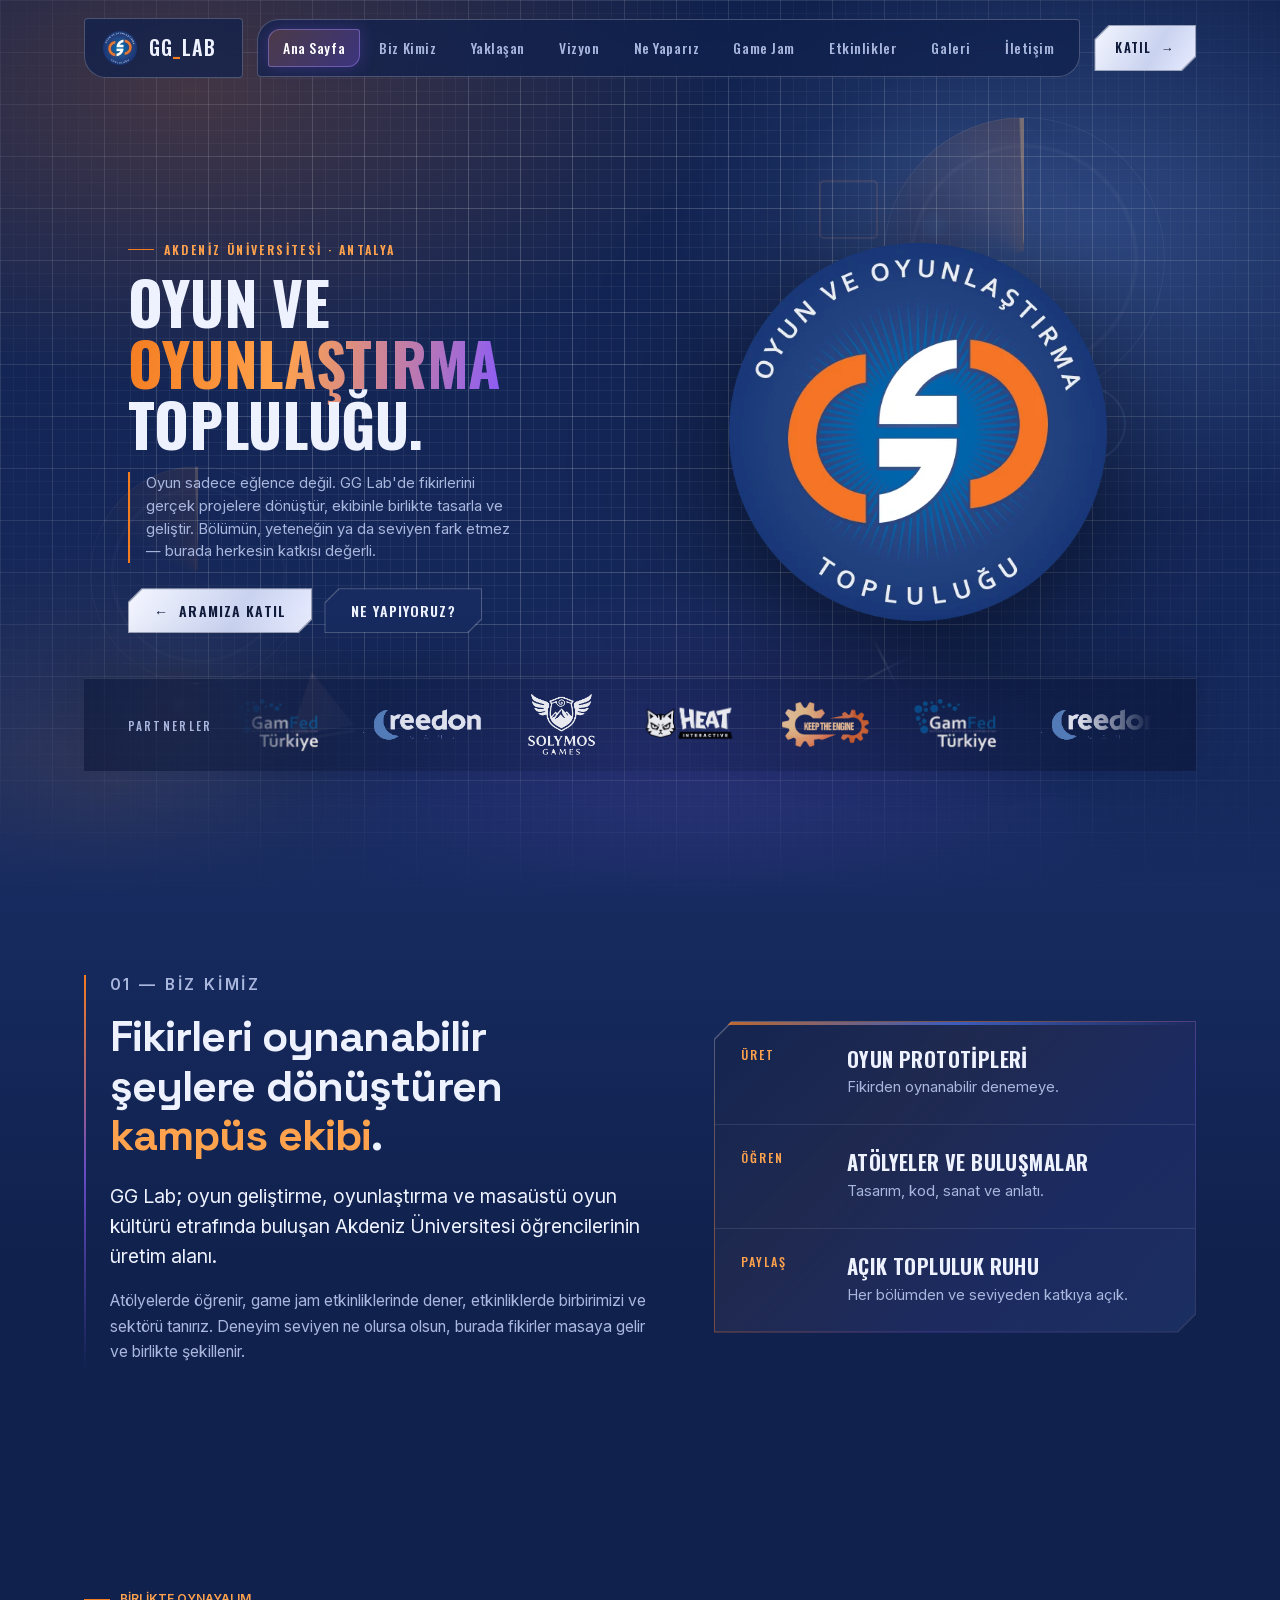
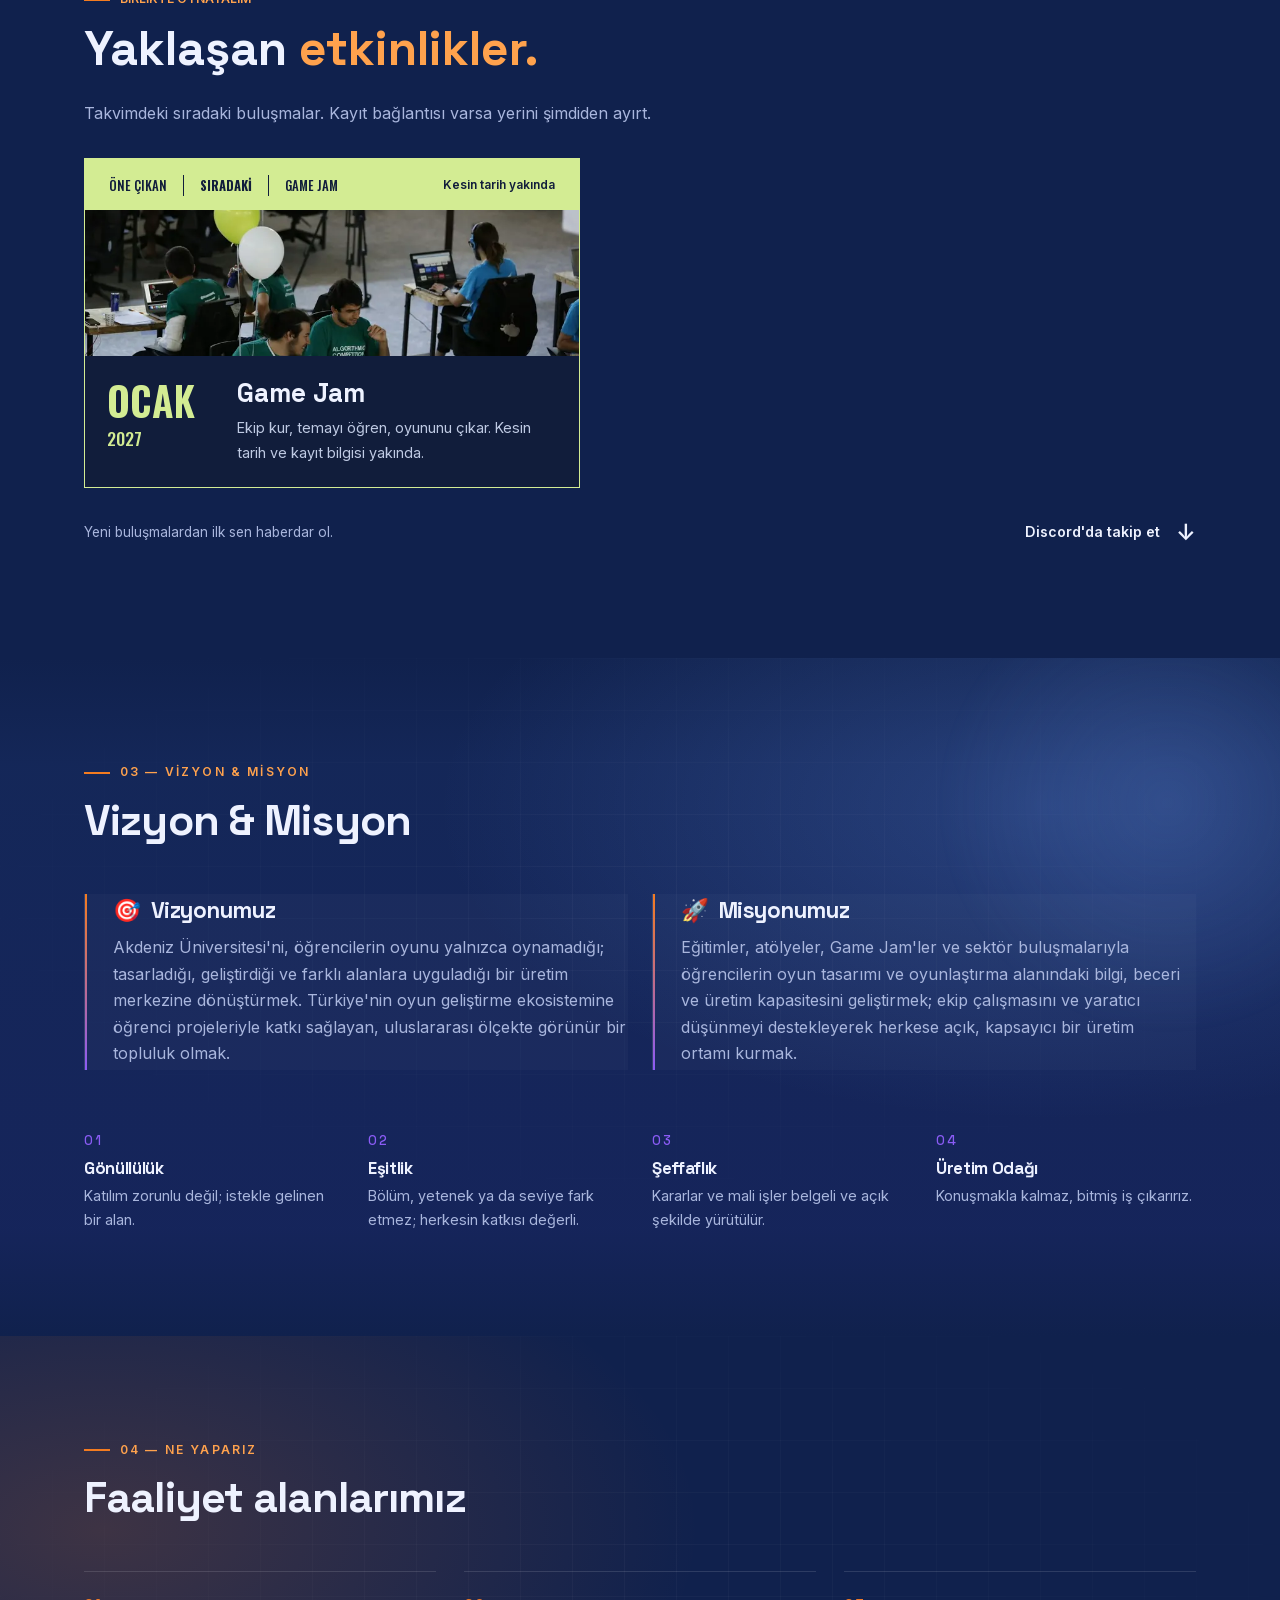
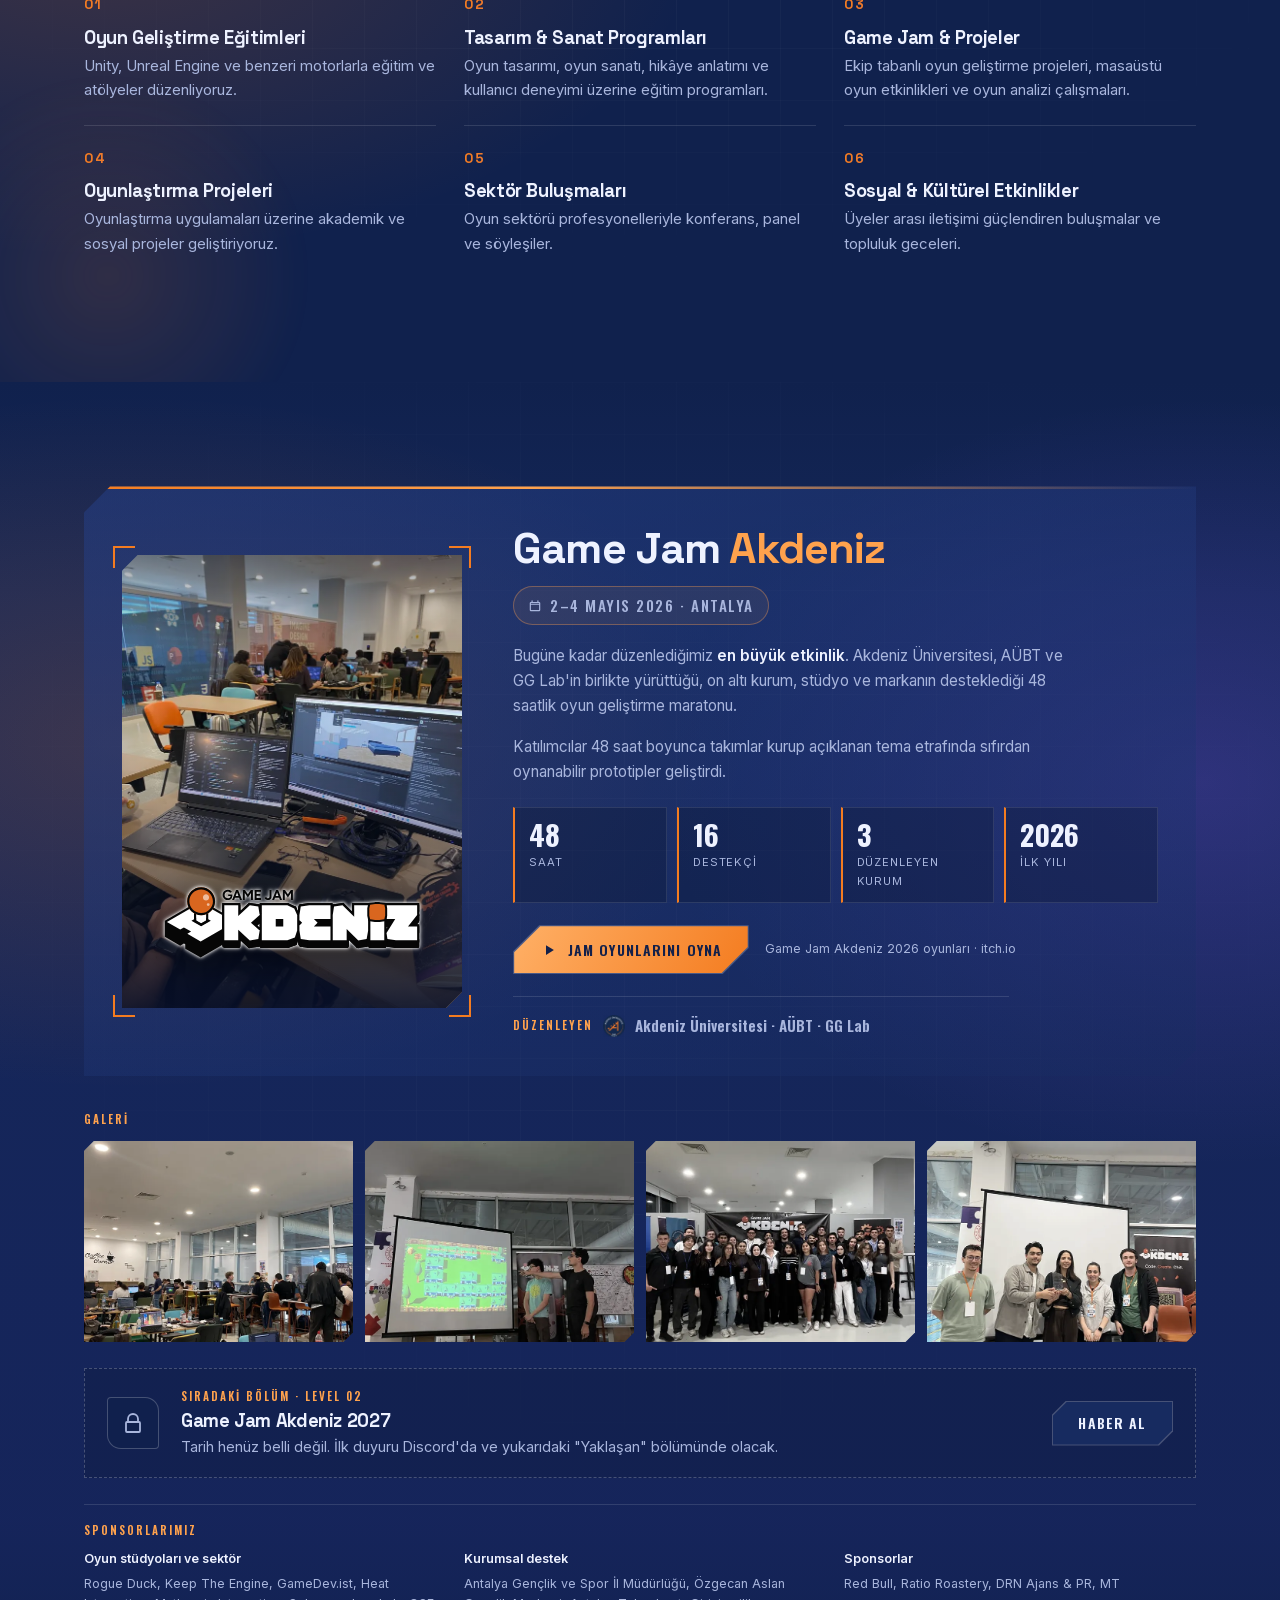
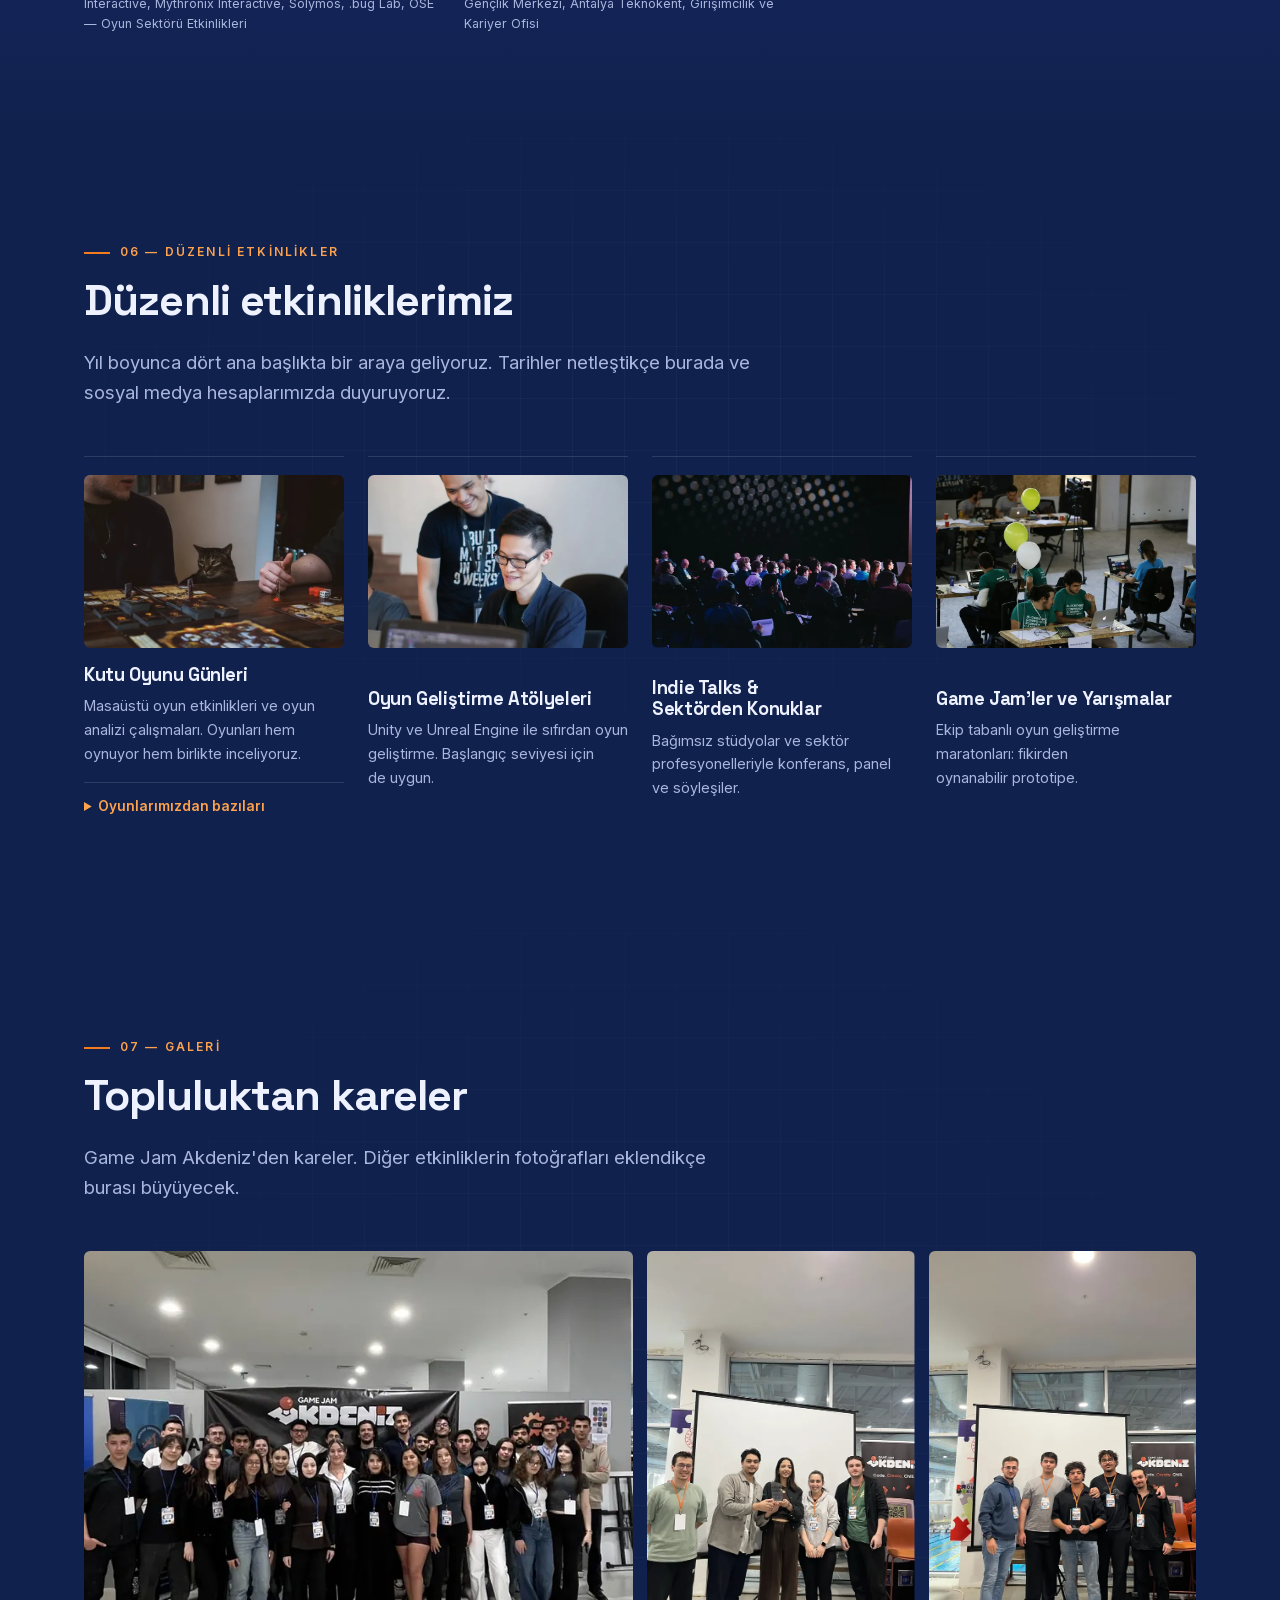
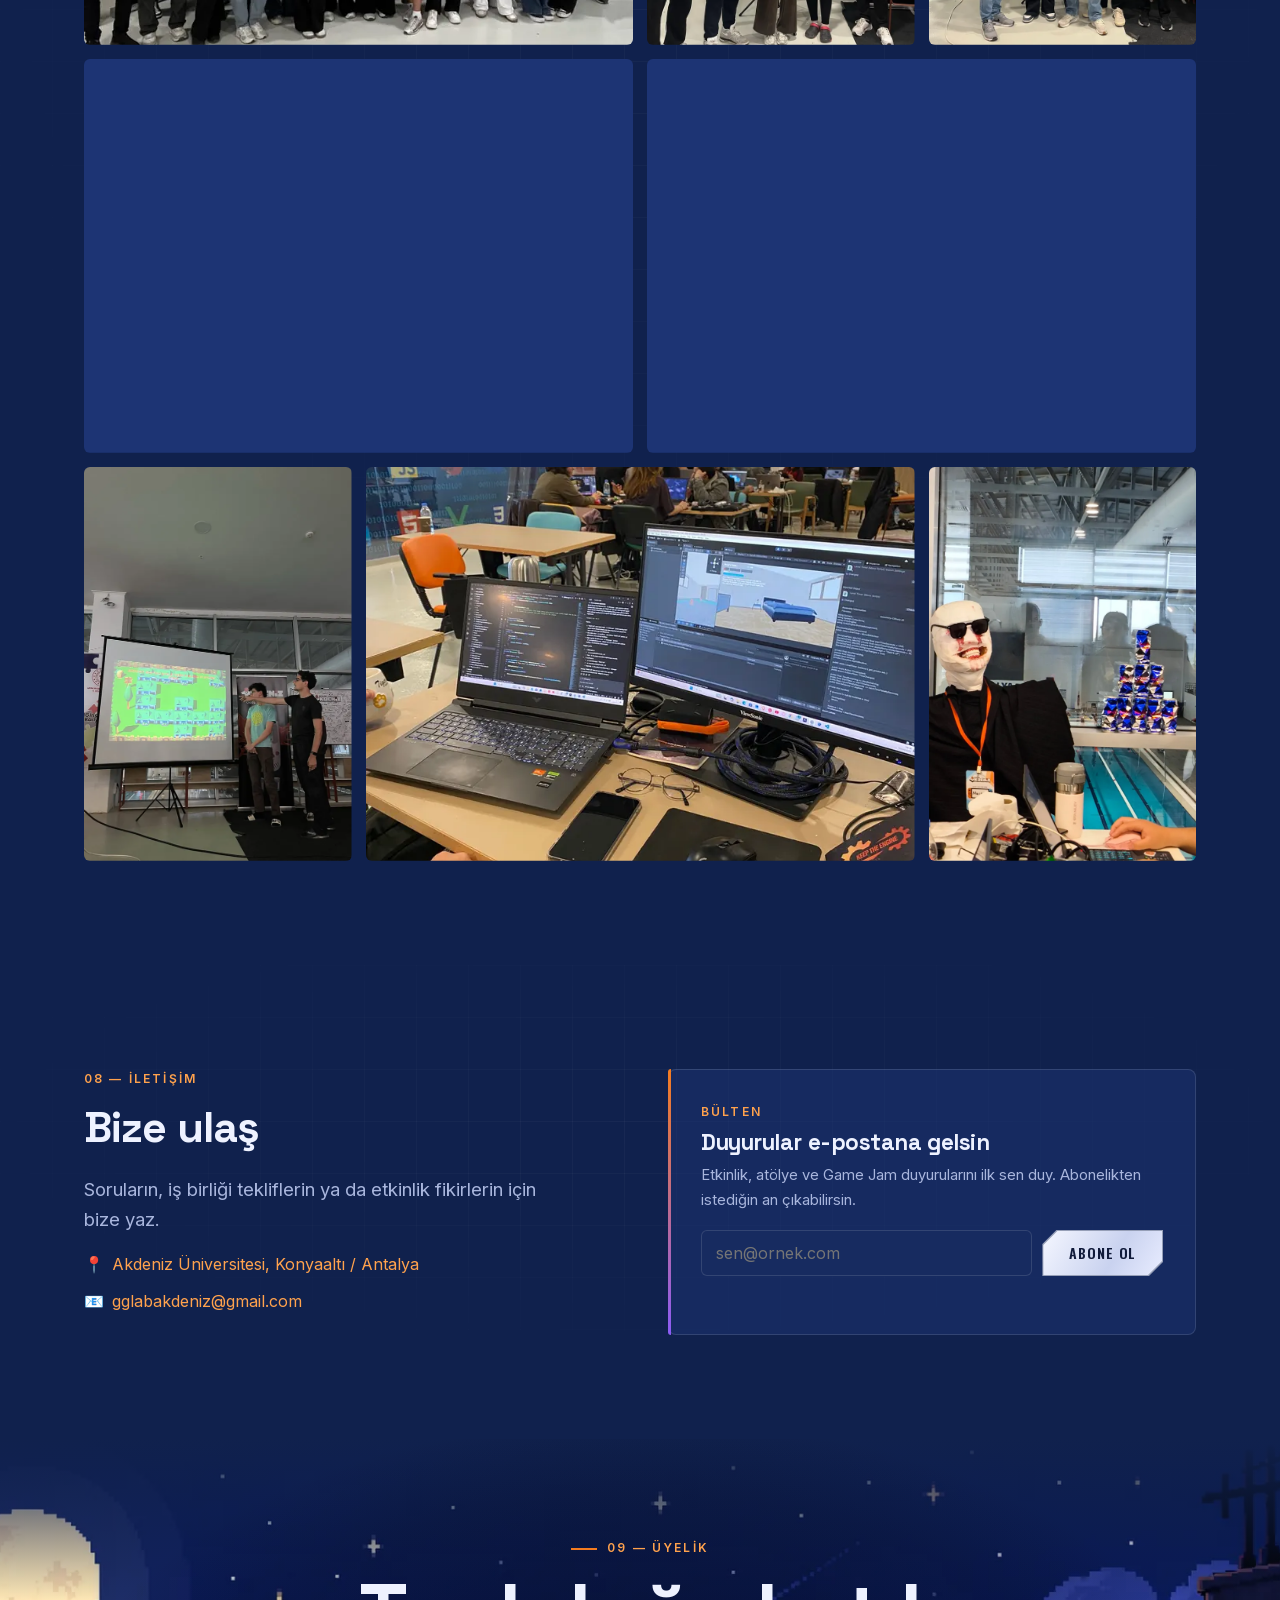
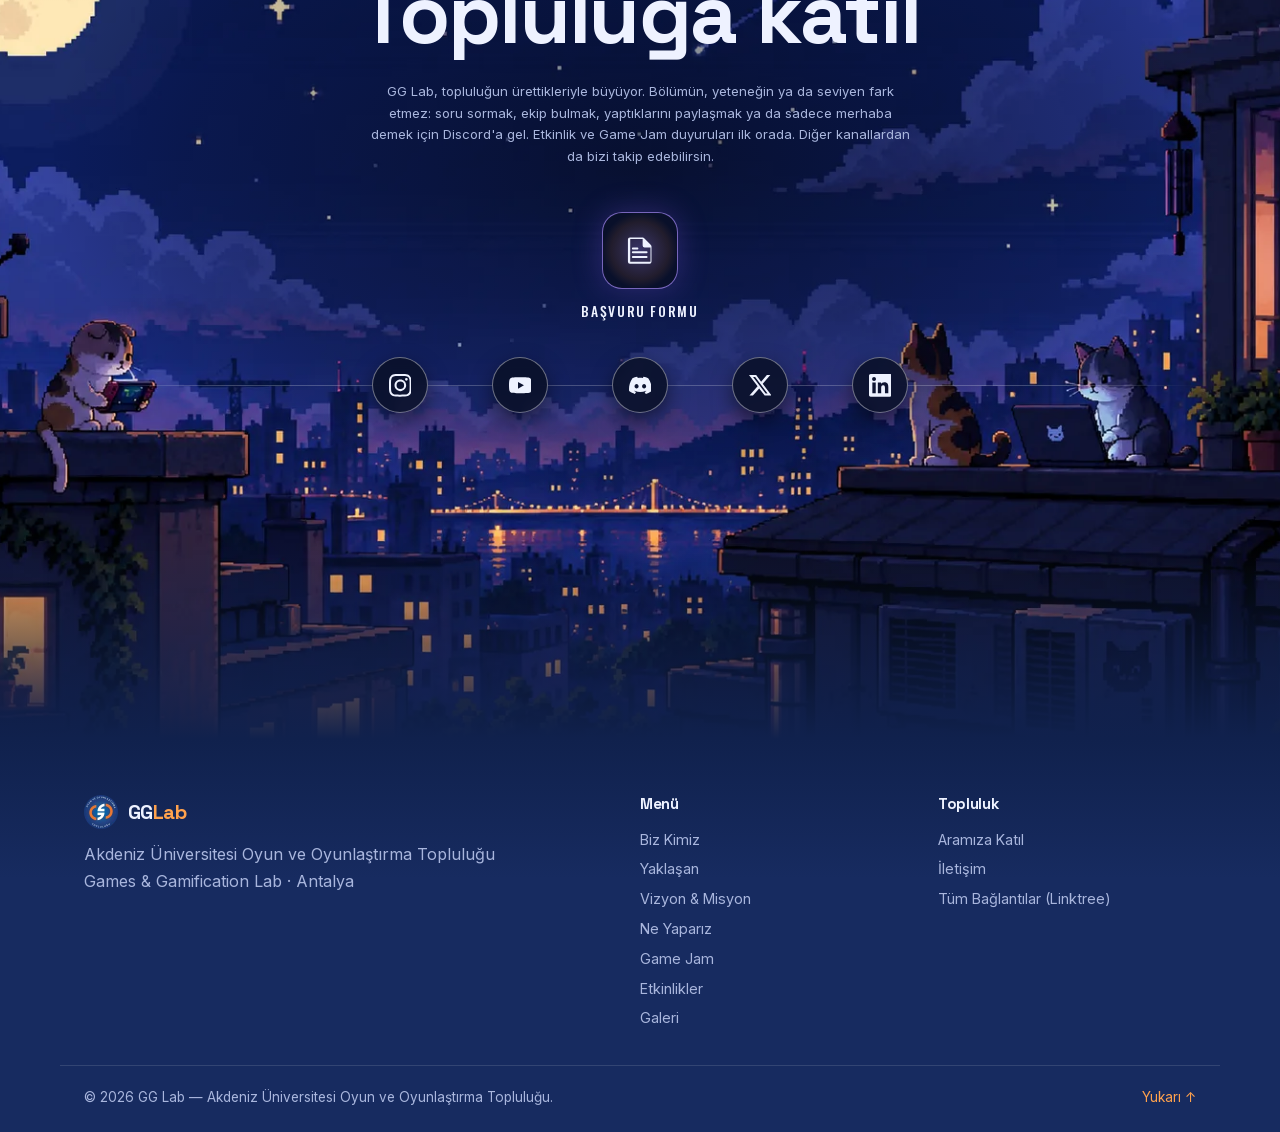
==== commit e0f43f38: "Wire up YouTube/X links, drop hero logo's circle ring" ====
--- a/index.html
+++ b/index.html
@@ -485,9 +485,9 @@
       </div>
       <nav class="portals reveal" aria-label="Sosyal medya" data-i18n-aria="a11y.social">
           <a class="portal" href="https://www.instagram.com/gglabakdeniz/" target="_blank" rel="noopener noreferrer" aria-label="Instagram" title="Instagram"><svg viewBox="0 0 24 24" aria-hidden="true" focusable="false"><path fill="currentColor" d="M7.0301.084c-1.2768.0602-2.1487.264-2.911.5634-.7888.3075-1.4575.72-2.1228 1.3877-.6652.6677-1.075 1.3368-1.3802 2.127-.2954.7638-.4956 1.6365-.552 2.914-.0564 1.2775-.0689 1.6882-.0626 4.947.0062 3.2586.0206 3.6671.0825 4.9473.061 1.2765.264 2.1482.5635 2.9107.308.7889.72 1.4573 1.388 2.1228.6679.6655 1.3365 1.0743 2.1285 1.38.7632.295 1.6361.4961 2.9134.552 1.2773.056 1.6884.069 4.9462.0627 3.2578-.0062 3.668-.0207 4.9478-.0814 1.28-.0607 2.147-.2652 2.9098-.5633.7889-.3086 1.4578-.72 2.1228-1.3881.665-.6682 1.0745-1.3378 1.3795-2.1284.2957-.7632.4966-1.636.552-2.9124.056-1.2809.0692-1.6898.063-4.948-.0063-3.2583-.021-3.6668-.0817-4.9465-.0607-1.2797-.264-2.1487-.5633-2.9117-.3084-.7889-.72-1.4568-1.3876-2.1228C21.2982 1.33 20.628.9208 19.8378.6165 19.074.321 18.2017.1197 16.9244.0645 15.6471.0093 15.236-.005 11.977.0014 8.718.0076 8.31.0215 7.0301.0839m.1402 21.6932c-1.17-.0509-1.8053-.2453-2.2287-.408-.5606-.216-.96-.4771-1.3819-.895-.422-.4178-.6811-.8186-.9-1.378-.1644-.4234-.3624-1.058-.4171-2.228-.0595-1.2645-.072-1.6442-.079-4.848-.007-3.2037.0053-3.583.0607-4.848.05-1.169.2456-1.805.408-2.2282.216-.5613.4762-.96.895-1.3816.4188-.4217.8184-.6814 1.3783-.9003.423-.1651 1.0575-.3614 2.227-.4171 1.2655-.06 1.6447-.072 4.848-.079 3.2033-.007 3.5835.005 4.8495.0608 1.169.0508 1.8053.2445 2.228.408.5608.216.96.4754 1.3816.895.4217.4194.6816.8176.9005 1.3787.1653.4217.3617 1.056.4169 2.2263.0602 1.2655.0739 1.645.0796 4.848.0058 3.203-.0055 3.5834-.061 4.848-.051 1.17-.245 1.8055-.408 2.2294-.216.5604-.4763.96-.8954 1.3814-.419.4215-.8181.6811-1.3783.9-.4224.1649-1.0577.3617-2.2262.4174-1.2656.0595-1.6448.072-4.8493.079-3.2045.007-3.5825-.006-4.848-.0608M16.953 5.5864A1.44 1.44 0 1 0 18.39 4.144a1.44 1.44 0 0 0-1.437 1.4424M5.8385 12.012c.0067 3.4032 2.7706 6.1557 6.173 6.1493 3.4026-.0065 6.157-2.7701 6.1506-6.1733-.0065-3.4032-2.771-6.1565-6.174-6.1498-3.403.0067-6.156 2.771-6.1496 6.1738M8 12.0077a4 4 0 1 1 4.008 3.9921A3.9996 3.9996 0 0 1 8 12.0077"/></svg><span class="portal-name" lang="en">Instagram</span></a>
-          <a class="portal todo-link" href="#" aria-label="YouTube" title="YouTube"><svg viewBox="0 0 24 24" aria-hidden="true" focusable="false"><path fill="currentColor" d="M23.498 6.186a3.016 3.016 0 0 0-2.122-2.136C19.505 3.545 12 3.545 12 3.545s-7.505 0-9.377.505A3.017 3.017 0 0 0 .502 6.186C0 8.07 0 12 0 12s0 3.93.502 5.814a3.016 3.016 0 0 0 2.122 2.136c1.871.505 9.376.505 9.376.505s7.505 0 9.377-.505a3.015 3.015 0 0 0 2.122-2.136C24 15.93 24 12 24 12s0-3.93-.502-5.814zM9.545 15.568V8.432L15.818 12l-6.273 3.568z"/></svg><span class="portal-name" lang="en">YouTube</span></a>
+          <a class="portal" href="https://www.youtube.com/@GGLabAkdeniz" target="_blank" rel="noopener noreferrer" aria-label="YouTube" title="YouTube"><svg viewBox="0 0 24 24" aria-hidden="true" focusable="false"><path fill="currentColor" d="M23.498 6.186a3.016 3.016 0 0 0-2.122-2.136C19.505 3.545 12 3.545 12 3.545s-7.505 0-9.377.505A3.017 3.017 0 0 0 .502 6.186C0 8.07 0 12 0 12s0 3.93.502 5.814a3.016 3.016 0 0 0 2.122 2.136c1.871.505 9.376.505 9.376.505s7.505 0 9.377-.505a3.015 3.015 0 0 0 2.122-2.136C24 15.93 24 12 24 12s0-3.93-.502-5.814zM9.545 15.568V8.432L15.818 12l-6.273 3.568z"/></svg><span class="portal-name" lang="en">YouTube</span></a>
           <a class="portal" href="https://discord.gg/wFtA5EvmnW" target="_blank" rel="noopener noreferrer" aria-label="Discord" title="Discord"><svg viewBox="0 0 24 24" aria-hidden="true" focusable="false"><path fill="currentColor" d="M20.317 4.3698a19.7913 19.7913 0 00-4.8851-1.5152.0741.0741 0 00-.0785.0371c-.211.3753-.4447.8648-.6083 1.2495-1.8447-.2762-3.68-.2762-5.4868 0-.1636-.3933-.4058-.8742-.6177-1.2495a.077.077 0 00-.0785-.037 19.7363 19.7363 0 00-4.8852 1.515.0699.0699 0 00-.0321.0277C.5334 9.0458-.319 13.5799.0992 18.0578a.0824.0824 0 00.0312.0561c2.0528 1.5076 4.0413 2.4228 5.9929 3.0294a.0777.0777 0 00.0842-.0276c.4616-.6304.8731-1.2952 1.226-1.9942a.076.076 0 00-.0416-.1057c-.6528-.2476-1.2743-.5495-1.8722-.8923a.077.077 0 01-.0076-.1277c.1258-.0943.2517-.1923.3718-.2914a.0743.0743 0 01.0776-.0105c3.9278 1.7933 8.18 1.7933 12.0614 0a.0739.0739 0 01.0785.0095c.1202.099.246.1981.3728.2924a.077.077 0 01-.0066.1276 12.2986 12.2986 0 01-1.873.8914.0766.0766 0 00-.0407.1067c.3604.698.7719 1.3628 1.225 1.9932a.076.076 0 00.0842.0286c1.961-.6067 3.9495-1.5219 6.0023-3.0294a.077.077 0 00.0313-.0552c.5004-5.177-.8382-9.6739-3.5485-13.6604a.061.061 0 00-.0312-.0286zM8.02 15.3312c-1.1825 0-2.1569-1.0857-2.1569-2.419 0-1.3332.9555-2.4189 2.157-2.4189 1.2108 0 2.1757 1.0952 2.1568 2.419 0 1.3332-.9555 2.4189-2.1569 2.4189zm7.9748 0c-1.1825 0-2.1569-1.0857-2.1569-2.419 0-1.3332.9554-2.4189 2.1569-2.4189 1.2108 0 2.1757 1.0952 2.1568 2.419 0 1.3332-.946 2.4189-2.1568 2.4189Z"/></svg><span class="portal-name" lang="en">Discord</span></a>
-          <a class="portal todo-link" href="#" aria-label="X / Twitter" title="X / Twitter"><svg viewBox="0 0 24 24" aria-hidden="true" focusable="false"><path fill="currentColor" d="M18.901 1.153h3.68l-8.04 9.19L24 22.846h-7.406l-5.8-7.584-6.638 7.584H.474l8.6-9.83L0 1.154h7.594l5.243 6.932ZM17.61 20.644h2.039L6.486 3.24H4.298Z"/></svg><span class="portal-name" lang="en">X / Twitter</span></a>
+          <a class="portal" href="https://x.com/gglabakdeniz" target="_blank" rel="noopener noreferrer" aria-label="X / Twitter" title="X / Twitter"><svg viewBox="0 0 24 24" aria-hidden="true" focusable="false"><path fill="currentColor" d="M18.901 1.153h3.68l-8.04 9.19L24 22.846h-7.406l-5.8-7.584-6.638 7.584H.474l8.6-9.83L0 1.154h7.594l5.243 6.932ZM17.61 20.644h2.039L6.486 3.24H4.298Z"/></svg><span class="portal-name" lang="en">X / Twitter</span></a>
           <a class="portal" href="https://www.linkedin.com/company/gglab-oyun-ve-oyunlastirma-toplulugu/" target="_blank" rel="noopener noreferrer" aria-label="LinkedIn" title="LinkedIn"><svg viewBox="0 0 24 24" aria-hidden="true" focusable="false"><path fill="currentColor" d="M20.447 20.452h-3.554v-5.569c0-1.328-.027-3.037-1.852-3.037-1.853 0-2.136 1.445-2.136 2.939v5.667H9.351V9h3.414v1.561h.046c.477-.9 1.637-1.85 3.37-1.85 3.601 0 4.267 2.37 4.267 5.455v6.286zM5.337 7.433c-1.144 0-2.063-.926-2.063-2.065 0-1.138.92-2.063 2.063-2.063 1.14 0 2.064.925 2.064 2.063 0 1.139-.925 2.065-2.064 2.065zm1.782 13.019H3.555V9h3.564v11.452zM22.225 0H1.771C.792 0 0 .774 0 1.729v20.542C0 23.227.792 24 1.771 24h20.451C23.2 24 24 23.227 24 22.271V1.729C24 .774 23.2 0 22.222 0h.003z"/></svg><span class="portal-name" lang="en">LinkedIn</span></a>
       </nav>
     </div>
--- a/css/hud.css
+++ b/css/hud.css
@@ -178,19 +178,8 @@
 
 /* görsel */
 .hud-hero .hero-visual{position:relative;z-index:0}
-.hud-hero .hero-visual::before,
 .hud-hero .hero-visual::after{
   content:"";position:absolute;pointer-events:none;z-index:0;
-}
-/* kare kutu + ayrı translate: dönme animasyonu transform'u kullandığı için
-   ortalama translate özelliğiyle yapılır; inset ile geniş kutuda elips oluyordu */
-.hud-hero .hero-visual::before{
-  left:50%;top:50%;width:min(420px,100%,46vh);aspect-ratio:1;translate:-50% -50%;
-  border:1px solid rgba(255,255,255,.14);
-  border-radius:50%;
-  background:
-    linear-gradient(90deg,transparent 47%,rgba(244,124,32,.4) 48% 52%,transparent 53%),
-    linear-gradient(transparent 47%,rgba(122,170,255,.34) 48% 52%,transparent 53%);
 }
 .hud-hero .hero-visual::after{
   width:min(440px,100%);aspect-ratio:1;left:50%;top:50%;
@@ -254,8 +243,6 @@
   .hud-hero-grid{grid-template-columns:1fr;gap:28px;padding-bottom:32px}
   .hud-hero .hero-visual{order:-1}
   .hud-hero .hero-visual img{width:min(120px,18vh);margin:0}
-  /* logo küçülüp sola yaslanınca hedef halkası onu çevrelemiyor */
-  .hud-hero .hero-visual::before{display:none}
 }
 @media (max-width:760px){
   .hud-bar{justify-content:space-between}
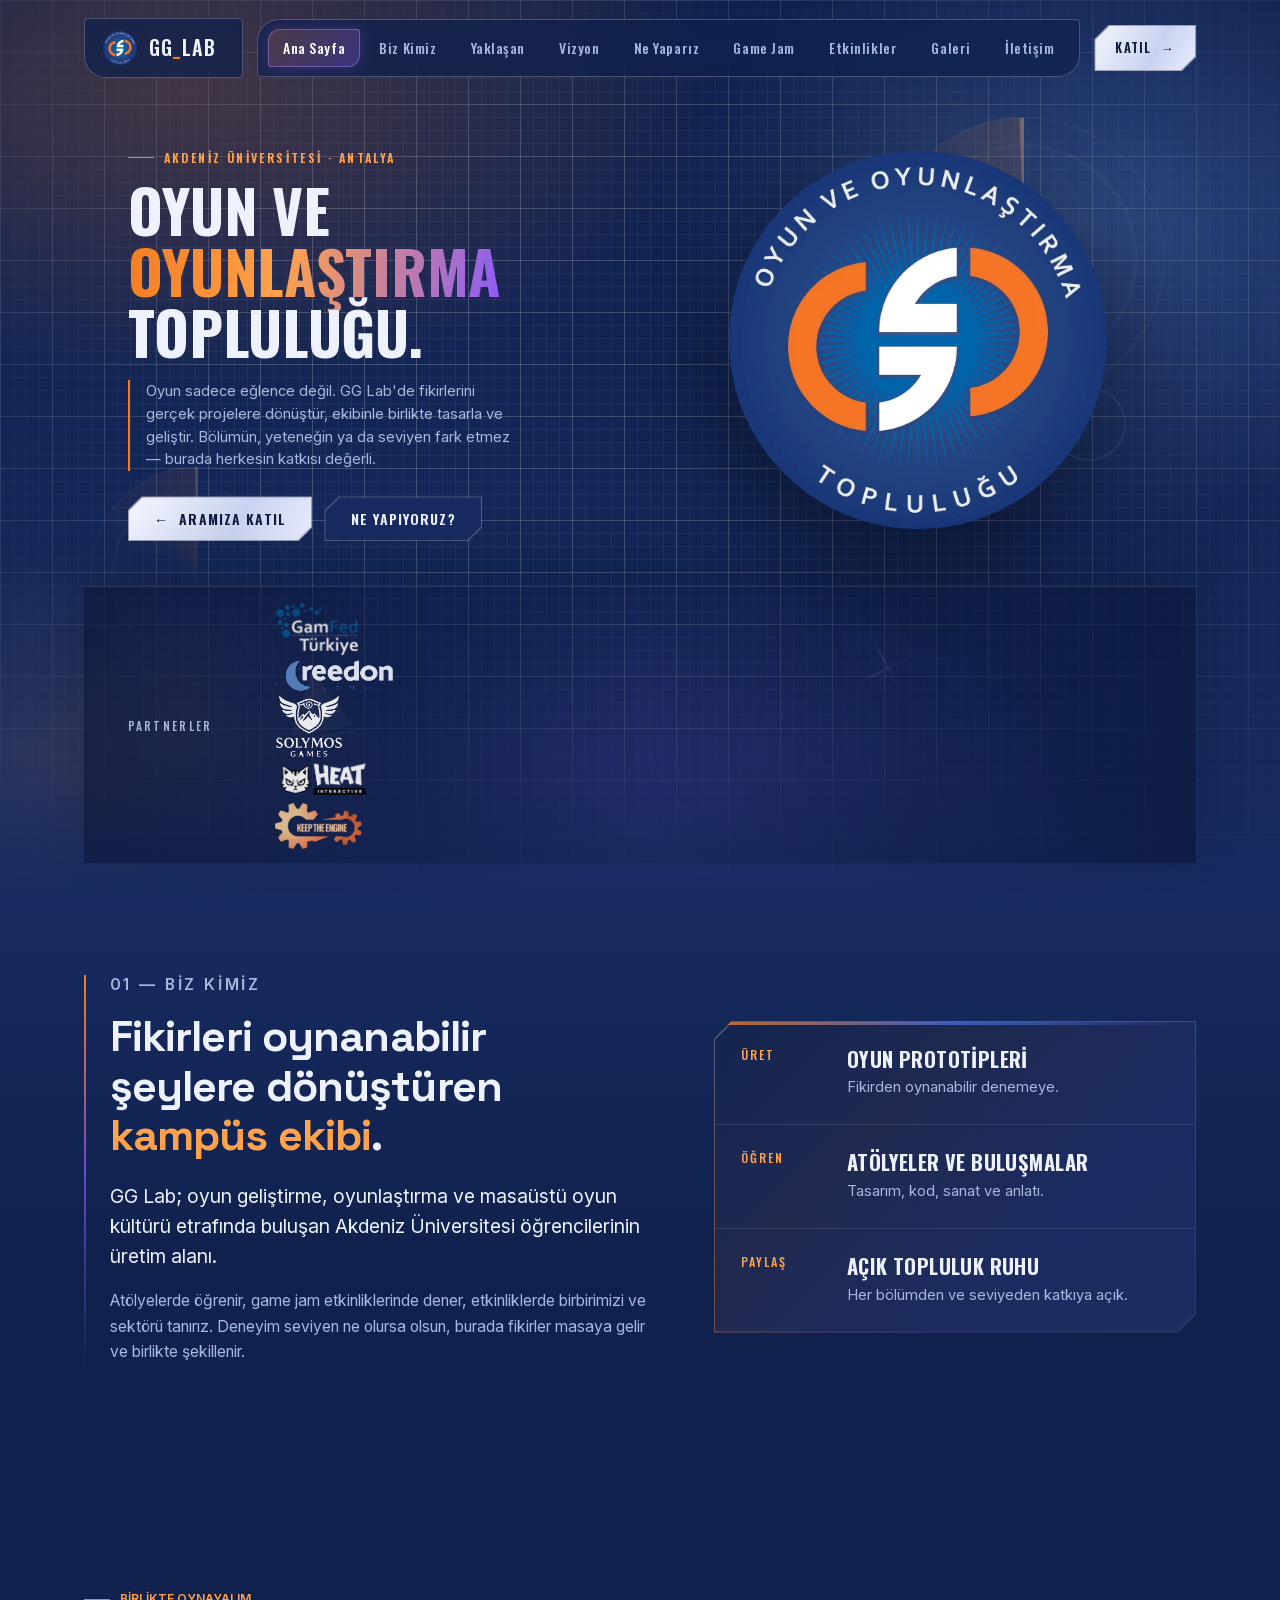
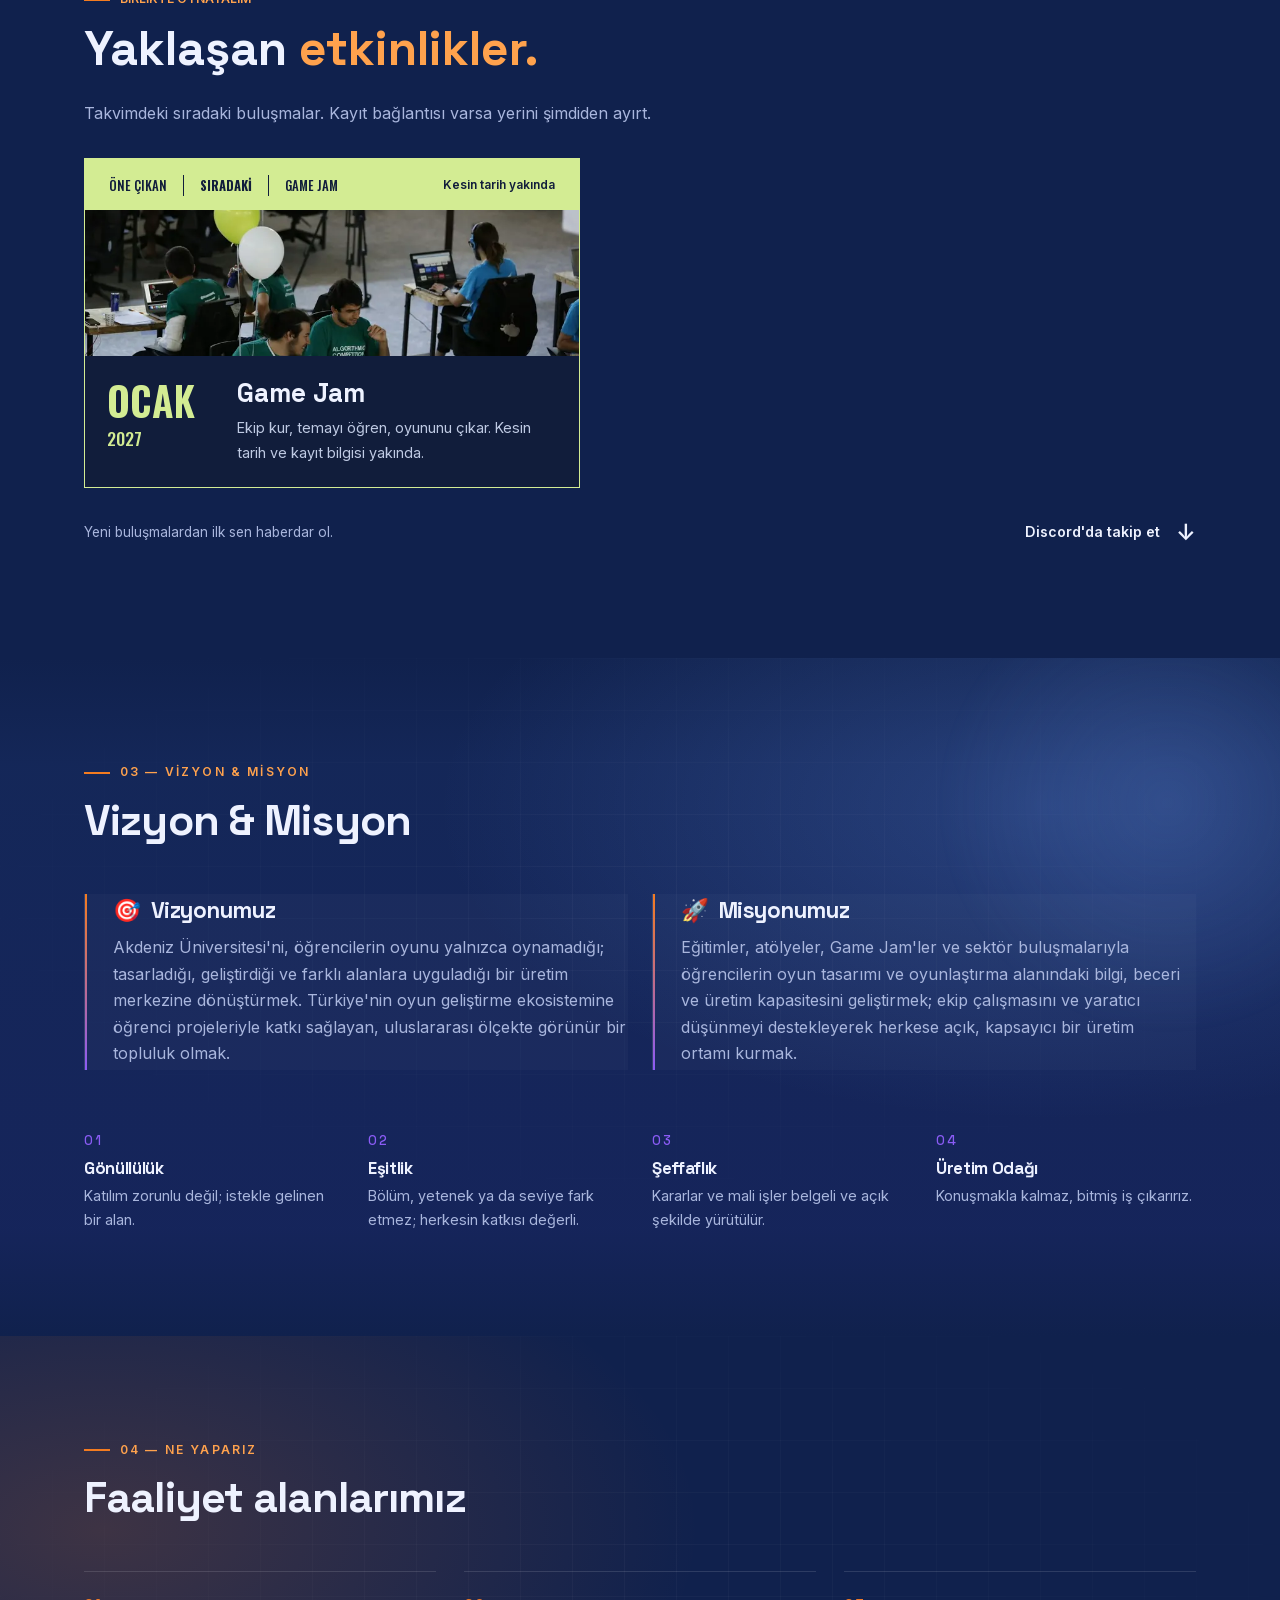
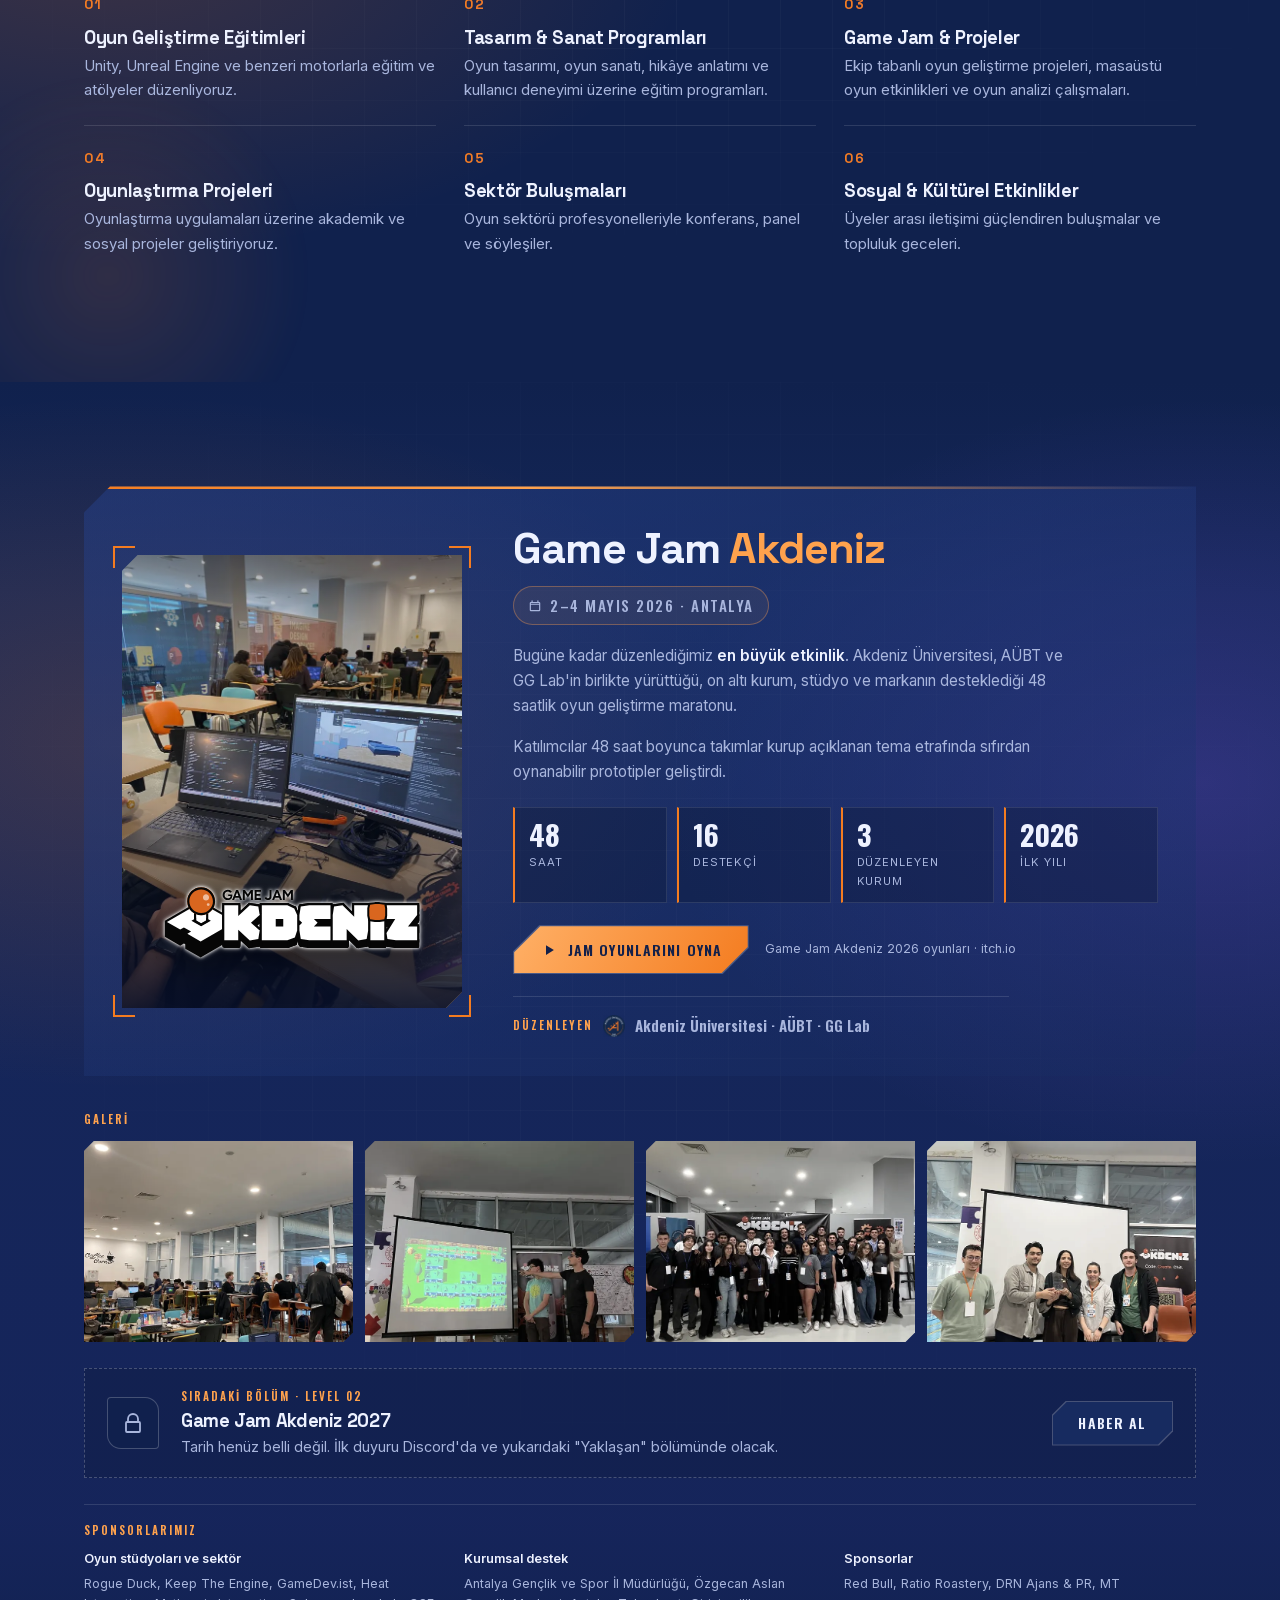
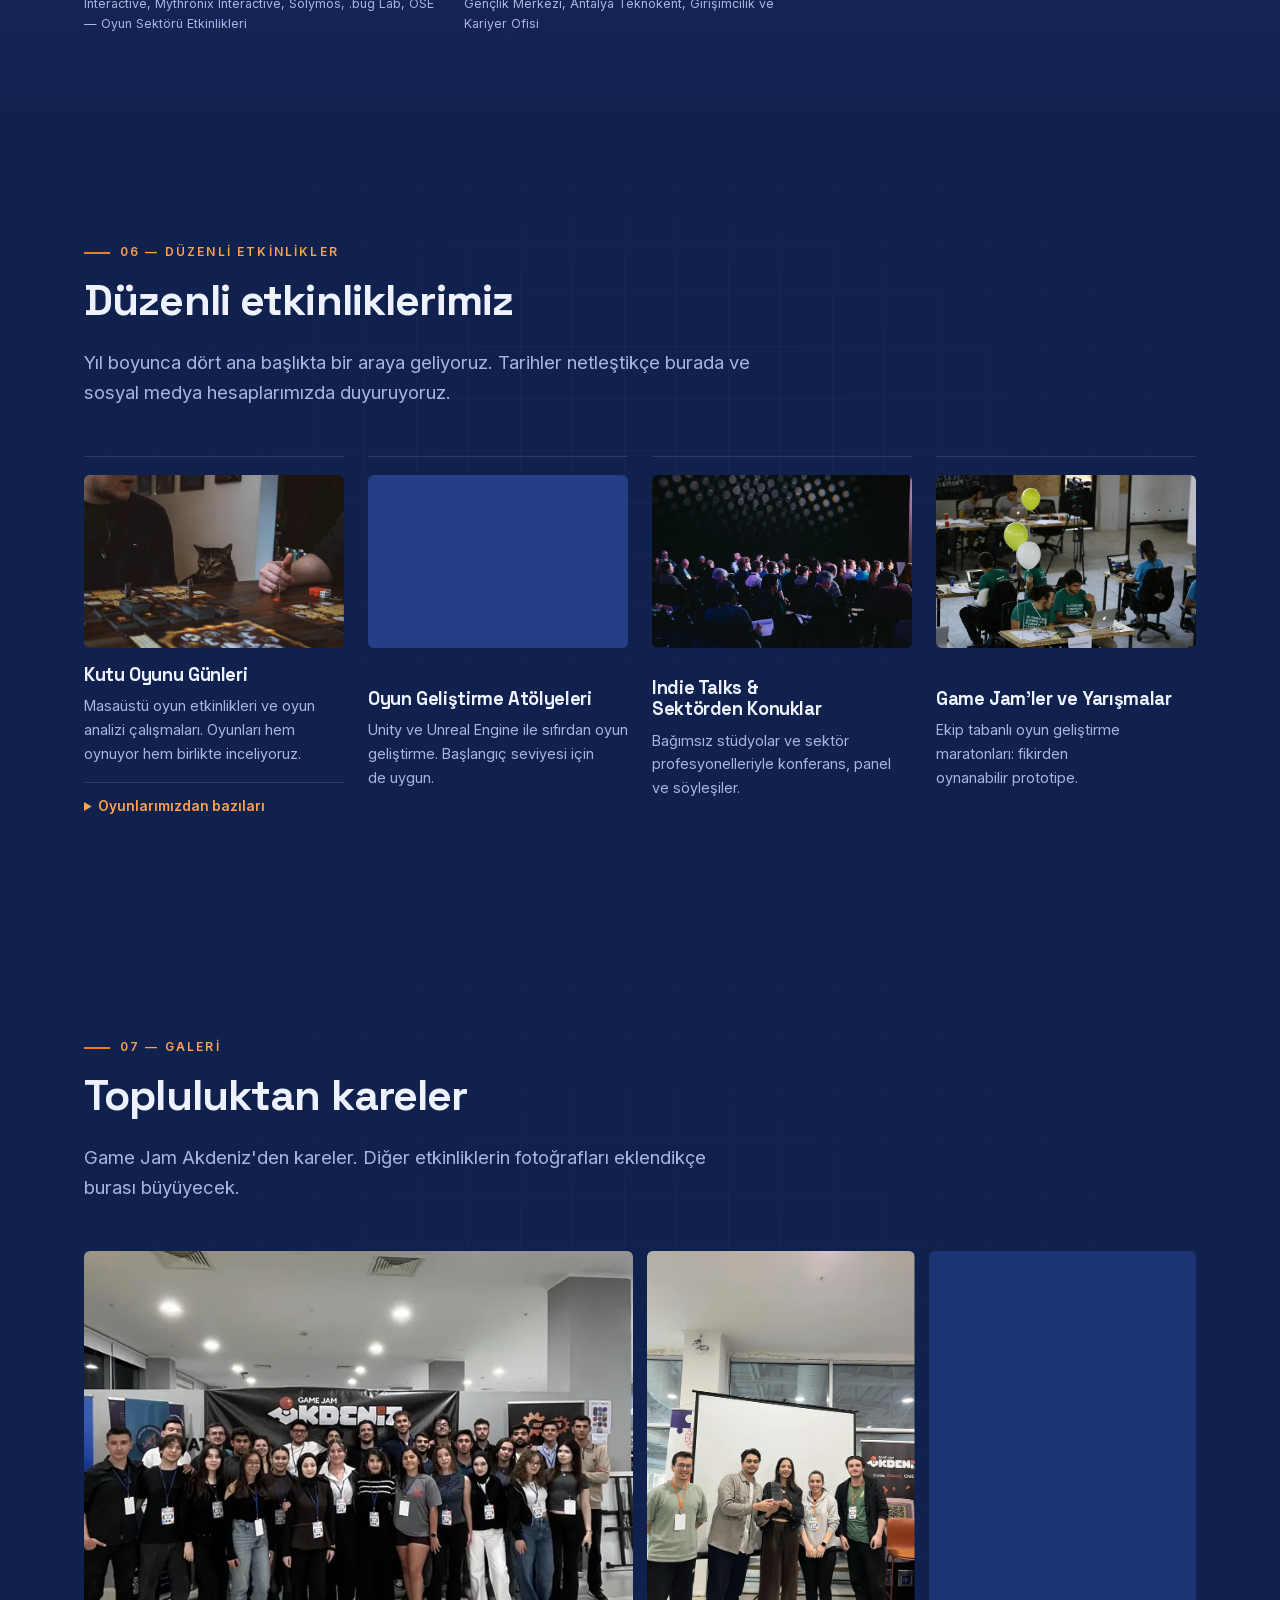
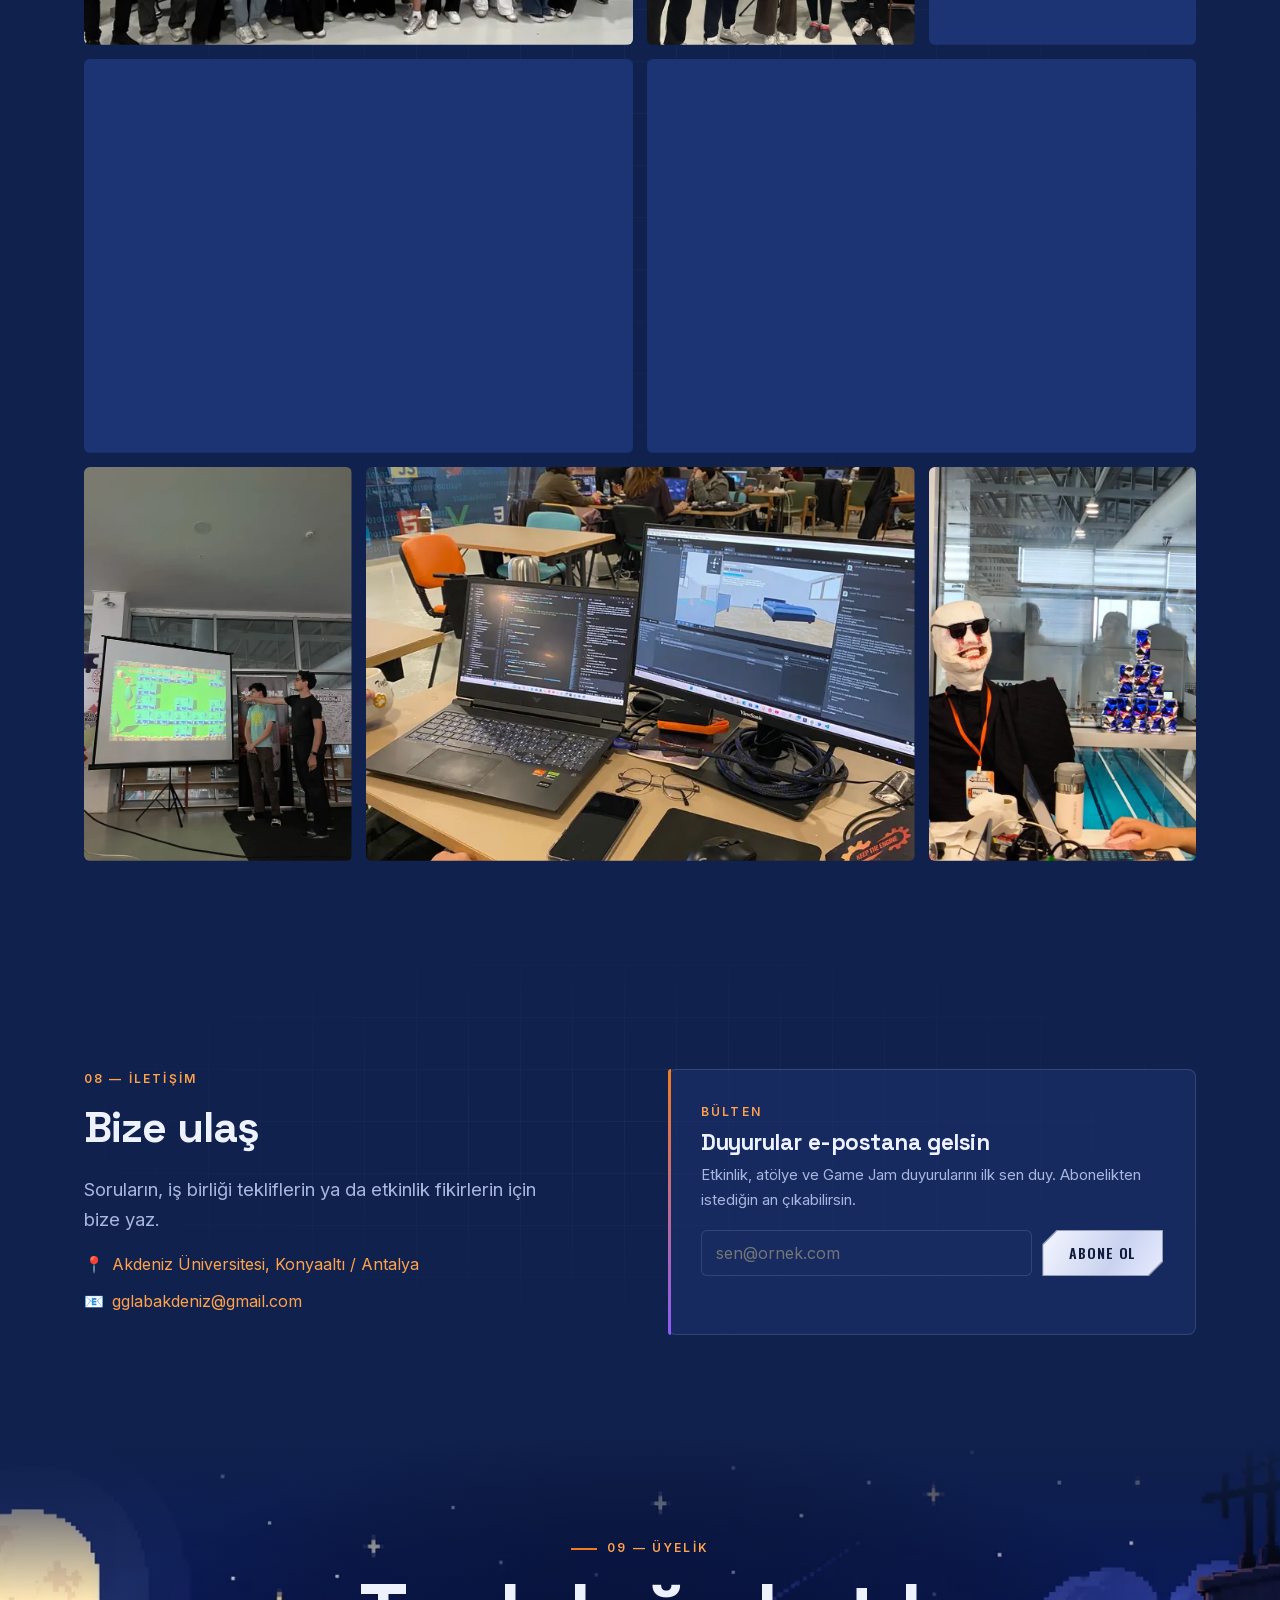
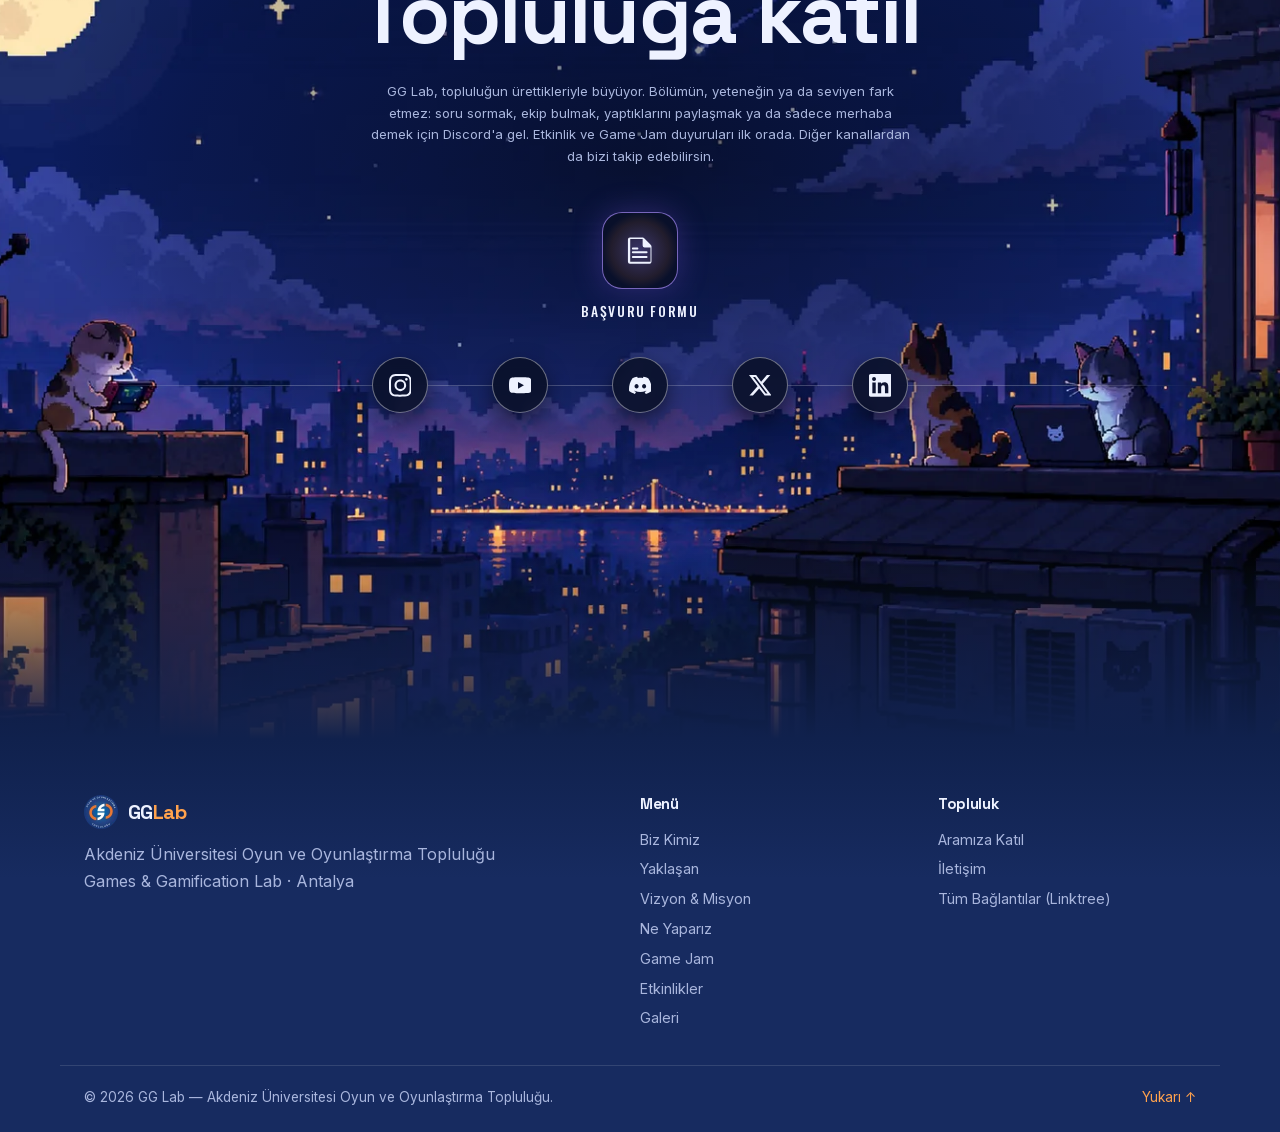
==== commit 40afee8b: "Add a self-hosted membership form at /uyelik, posting to the Google Form Replicates the Google Form " ====
--- a/index.html
+++ b/index.html
@@ -110,16 +110,13 @@
 
         <div class="hud-partners">
           <span class="hud-partners-label" data-i18n="hero.partners">PARTNERLER</span>
-          <!-- Partner listesinin tek kaynağı; döngü kopyasını main.js üretir -->
-          <div class="marquee" data-marquee>
-            <ul class="marquee-track">
-              <li class="has-logo logo-square"><img class="logo-mark" src="assets/img/logos/gamfed-turkiye.webp" alt="GamFed Türkiye" width="170" height="110" decoding="async"></li>
-              <li class="has-logo logo-wide"><img class="logo-mark" src="assets/img/logos/reedon-games.webp" alt="Reedon Games" width="210" height="62" decoding="async"></li>
-              <li class="has-logo logo-tall"><img class="logo-mark" src="assets/img/logos/solymos-games.webp" alt="Solymos Games" width="130" height="120" decoding="async"></li>
-              <li class="has-logo"><img class="logo-mark" src="assets/img/logos/heat-interactive.webp" alt="Heat Interactive" width="207" height="96" decoding="async"></li>
-              <li class="has-logo"><img class="logo-mark" src="assets/img/logos/keep-the-engine.webp" alt="Keep The Engine" width="232" height="120" decoding="async"></li>
-            </ul>
-          </div>
+          <ul class="hud-partners-list">
+            <li class="has-logo logo-square"><img class="logo-mark" src="assets/img/logos/gamfed-turkiye.webp" alt="GamFed Türkiye" width="170" height="110" decoding="async"></li>
+            <li class="has-logo logo-wide"><img class="logo-mark" src="assets/img/logos/reedon-games.webp" alt="Reedon Games" width="210" height="62" decoding="async"></li>
+            <li class="has-logo logo-tall"><img class="logo-mark" src="assets/img/logos/solymos-games.webp" alt="Solymos Games" width="130" height="120" decoding="async"></li>
+            <li class="has-logo"><img class="logo-mark" src="assets/img/logos/heat-interactive.webp" alt="Heat Interactive" width="207" height="96" decoding="async"></li>
+            <li class="has-logo"><img class="logo-mark" src="assets/img/logos/keep-the-engine.webp" alt="Keep The Engine" width="232" height="120" decoding="async"></li>
+          </ul>
         </div>
       </div>
     </div>
@@ -481,7 +478,7 @@
         <p class="lead" data-i18n="join.lead">GG Lab, topluluğun ürettikleriyle büyüyor. Bölümün, yeteneğin ya da seviyen fark etmez: soru sormak, ekip bulmak, yaptıklarını paylaşmak ya da sadece merhaba demek için Discord'a gel. Etkinlik ve Game Jam duyuruları ilk orada. Diğer kanallardan da bizi takip edebilirsin.</p>
       </div>
       <div class="portal-top reveal">
-        <a class="portal portal-main" href="https://docs.google.com/forms/d/e/1FAIpQLSfEpftE9JDVqMI04wBRz5IhrA6Ta3Fx3TKP5myDxRIIstmIMw/viewform" target="_blank" rel="noopener noreferrer" aria-label="Başvuru Formu" title="Başvuru Formu"><svg viewBox="0 0 24 24" aria-hidden="true" focusable="false"><path fill="currentColor" fill-rule="evenodd" clip-rule="evenodd" d="M4.5 2A1.5 1.5 0 0 0 3 3.5v17A1.5 1.5 0 0 0 4.5 22h15a1.5 1.5 0 0 0 1.5-1.5V8.621a1.5 1.5 0 0 0-.44-1.06l-5.122-5.122A1.5 1.5 0 0 0 14.378 2H4.5Zm9.75 1.5v4.5a1.5 1.5 0 0 0 1.5 1.5h4.5v10.75a.25.25 0 0 1-.25.25h-15a.25.25 0 0 1-.25-.25v-17a.25.25 0 0 1 .25-.25h9.25ZM6 13.25a.75.75 0 0 1 .75-.75h10.5a.75.75 0 0 1 0 1.5H6.75a.75.75 0 0 1-.75-.75Zm0 3.5a.75.75 0 0 1 .75-.75h10.5a.75.75 0 0 1 0 1.5H6.75a.75.75 0 0 1-.75-.75Zm.75-7.25a.75.75 0 0 0 0 1.5h3.5a.75.75 0 0 0 0-1.5h-3.5Z"/></svg><span class="portal-name" data-i18n="join.form">Başvuru Formu</span></a>
+        <a class="portal portal-main" href="uyelik/" aria-label="Başvuru Formu" title="Başvuru Formu"><svg viewBox="0 0 24 24" aria-hidden="true" focusable="false"><path fill="currentColor" fill-rule="evenodd" clip-rule="evenodd" d="M4.5 2A1.5 1.5 0 0 0 3 3.5v17A1.5 1.5 0 0 0 4.5 22h15a1.5 1.5 0 0 0 1.5-1.5V8.621a1.5 1.5 0 0 0-.44-1.06l-5.122-5.122A1.5 1.5 0 0 0 14.378 2H4.5Zm9.75 1.5v4.5a1.5 1.5 0 0 0 1.5 1.5h4.5v10.75a.25.25 0 0 1-.25.25h-15a.25.25 0 0 1-.25-.25v-17a.25.25 0 0 1 .25-.25h9.25ZM6 13.25a.75.75 0 0 1 .75-.75h10.5a.75.75 0 0 1 0 1.5H6.75a.75.75 0 0 1-.75-.75Zm0 3.5a.75.75 0 0 1 .75-.75h10.5a.75.75 0 0 1 0 1.5H6.75a.75.75 0 0 1-.75-.75Zm.75-7.25a.75.75 0 0 0 0 1.5h3.5a.75.75 0 0 0 0-1.5h-3.5Z"/></svg><span class="portal-name" data-i18n="join.form">Başvuru Formu</span></a>
       </div>
       <nav class="portals reveal" aria-label="Sosyal medya" data-i18n-aria="a11y.social">
           <a class="portal" href="https://www.instagram.com/gglabakdeniz/" target="_blank" rel="noopener noreferrer" aria-label="Instagram" title="Instagram"><svg viewBox="0 0 24 24" aria-hidden="true" focusable="false"><path fill="currentColor" d="M7.0301.084c-1.2768.0602-2.1487.264-2.911.5634-.7888.3075-1.4575.72-2.1228 1.3877-.6652.6677-1.075 1.3368-1.3802 2.127-.2954.7638-.4956 1.6365-.552 2.914-.0564 1.2775-.0689 1.6882-.0626 4.947.0062 3.2586.0206 3.6671.0825 4.9473.061 1.2765.264 2.1482.5635 2.9107.308.7889.72 1.4573 1.388 2.1228.6679.6655 1.3365 1.0743 2.1285 1.38.7632.295 1.6361.4961 2.9134.552 1.2773.056 1.6884.069 4.9462.0627 3.2578-.0062 3.668-.0207 4.9478-.0814 1.28-.0607 2.147-.2652 2.9098-.5633.7889-.3086 1.4578-.72 2.1228-1.3881.665-.6682 1.0745-1.3378 1.3795-2.1284.2957-.7632.4966-1.636.552-2.9124.056-1.2809.0692-1.6898.063-4.948-.0063-3.2583-.021-3.6668-.0817-4.9465-.0607-1.2797-.264-2.1487-.5633-2.9117-.3084-.7889-.72-1.4568-1.3876-2.1228C21.2982 1.33 20.628.9208 19.8378.6165 19.074.321 18.2017.1197 16.9244.0645 15.6471.0093 15.236-.005 11.977.0014 8.718.0076 8.31.0215 7.0301.0839m.1402 21.6932c-1.17-.0509-1.8053-.2453-2.2287-.408-.5606-.216-.96-.4771-1.3819-.895-.422-.4178-.6811-.8186-.9-1.378-.1644-.4234-.3624-1.058-.4171-2.228-.0595-1.2645-.072-1.6442-.079-4.848-.007-3.2037.0053-3.583.0607-4.848.05-1.169.2456-1.805.408-2.2282.216-.5613.4762-.96.895-1.3816.4188-.4217.8184-.6814 1.3783-.9003.423-.1651 1.0575-.3614 2.227-.4171 1.2655-.06 1.6447-.072 4.848-.079 3.2033-.007 3.5835.005 4.8495.0608 1.169.0508 1.8053.2445 2.228.408.5608.216.96.4754 1.3816.895.4217.4194.6816.8176.9005 1.3787.1653.4217.3617 1.056.4169 2.2263.0602 1.2655.0739 1.645.0796 4.848.0058 3.203-.0055 3.5834-.061 4.848-.051 1.17-.245 1.8055-.408 2.2294-.216.5604-.4763.96-.8954 1.3814-.419.4215-.8181.6811-1.3783.9-.4224.1649-1.0577.3617-2.2262.4174-1.2656.0595-1.6448.072-4.8493.079-3.2045.007-3.5825-.006-4.848-.0608M16.953 5.5864A1.44 1.44 0 1 0 18.39 4.144a1.44 1.44 0 0 0-1.437 1.4424M5.8385 12.012c.0067 3.4032 2.7706 6.1557 6.173 6.1493 3.4026-.0065 6.157-2.7701 6.1506-6.1733-.0065-3.4032-2.771-6.1565-6.174-6.1498-3.403.0067-6.156 2.771-6.1496 6.1738M8 12.0077a4 4 0 1 1 4.008 3.9921A3.9996 3.9996 0 0 1 8 12.0077"/></svg><span class="portal-name" lang="en">Instagram</span></a>
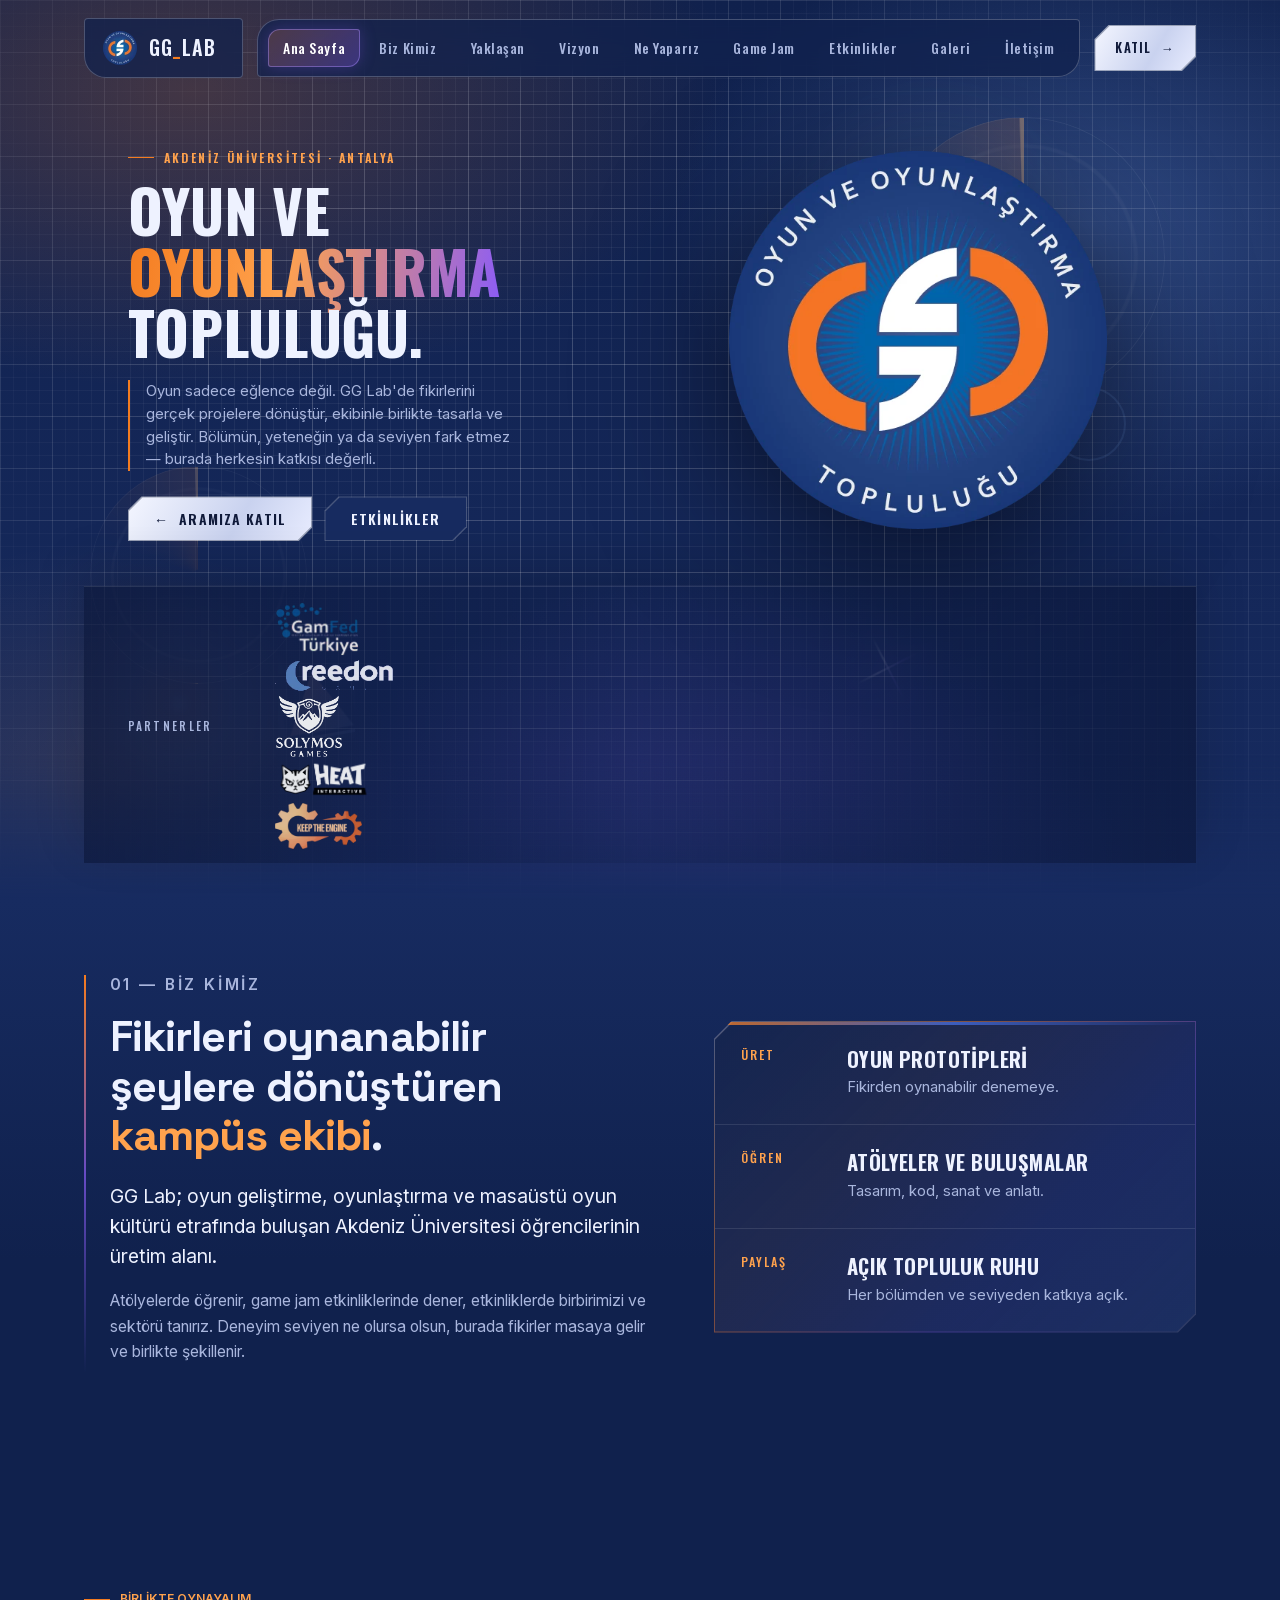
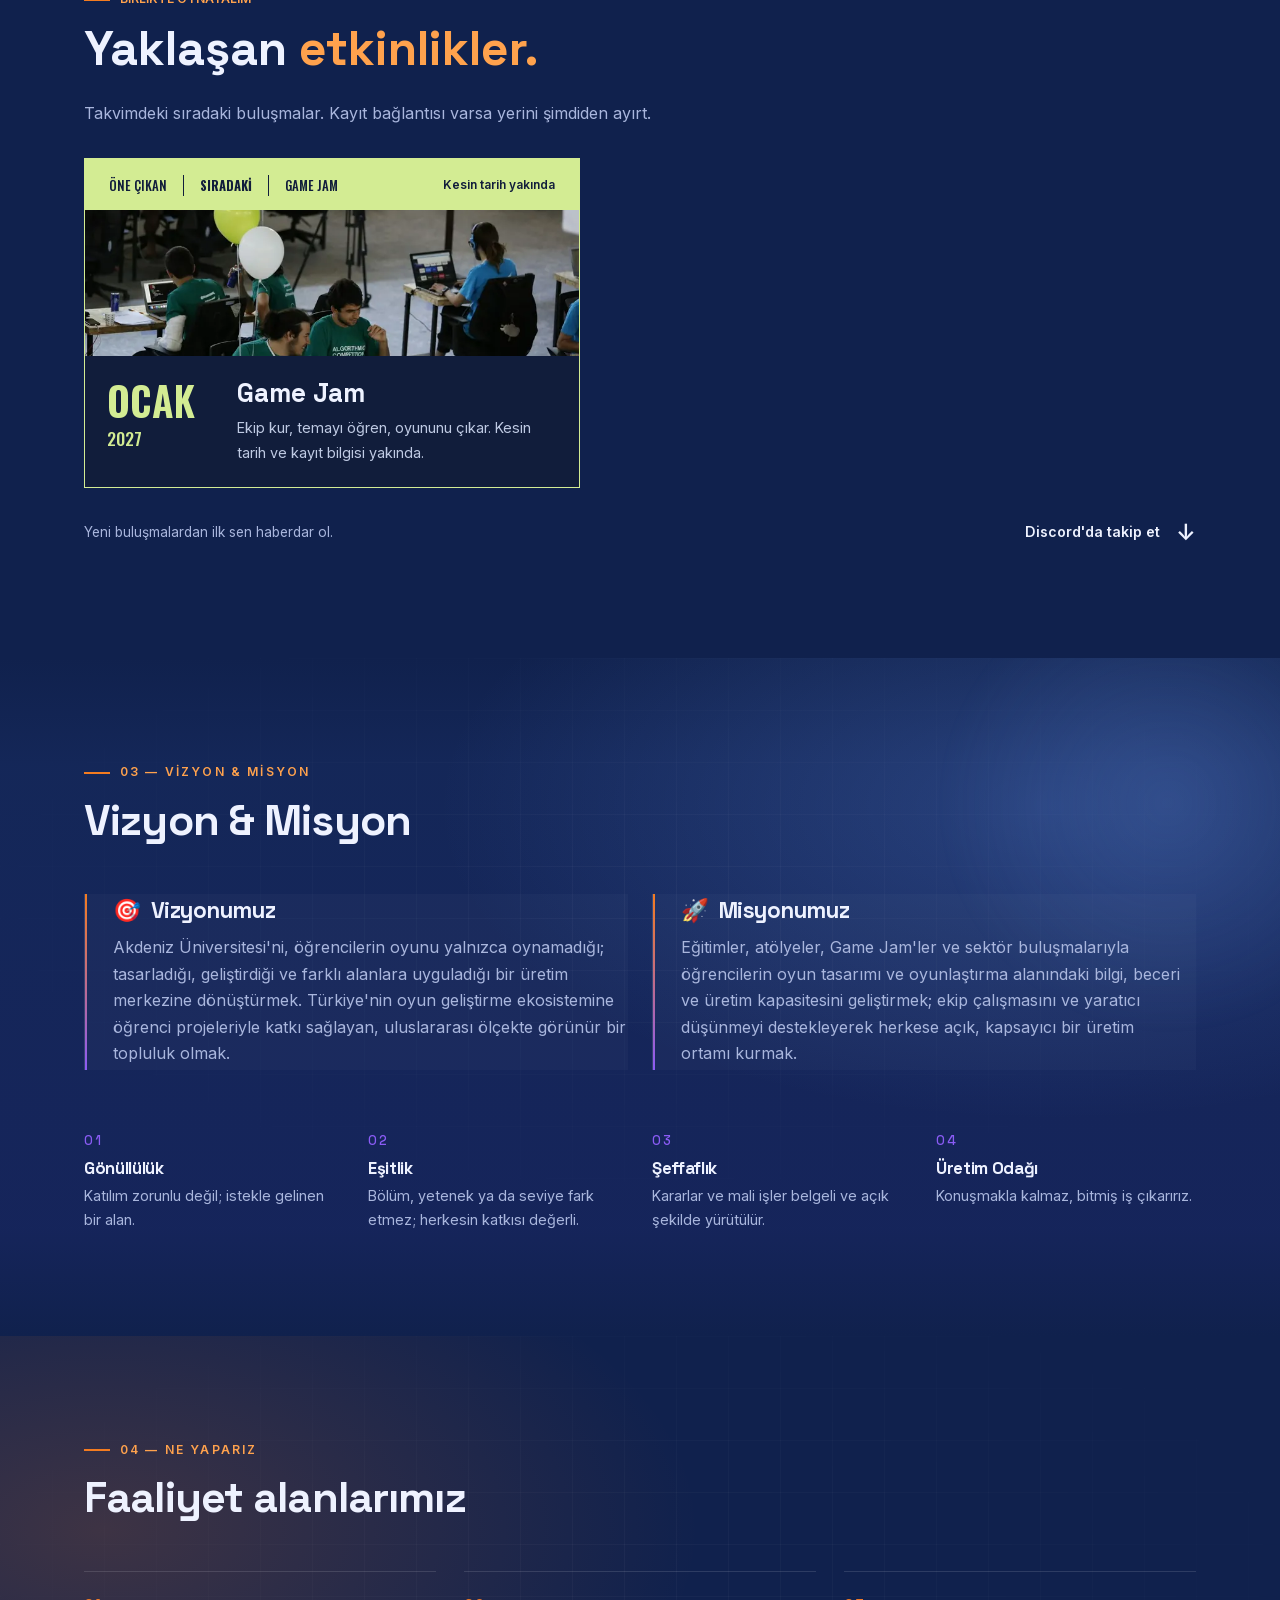
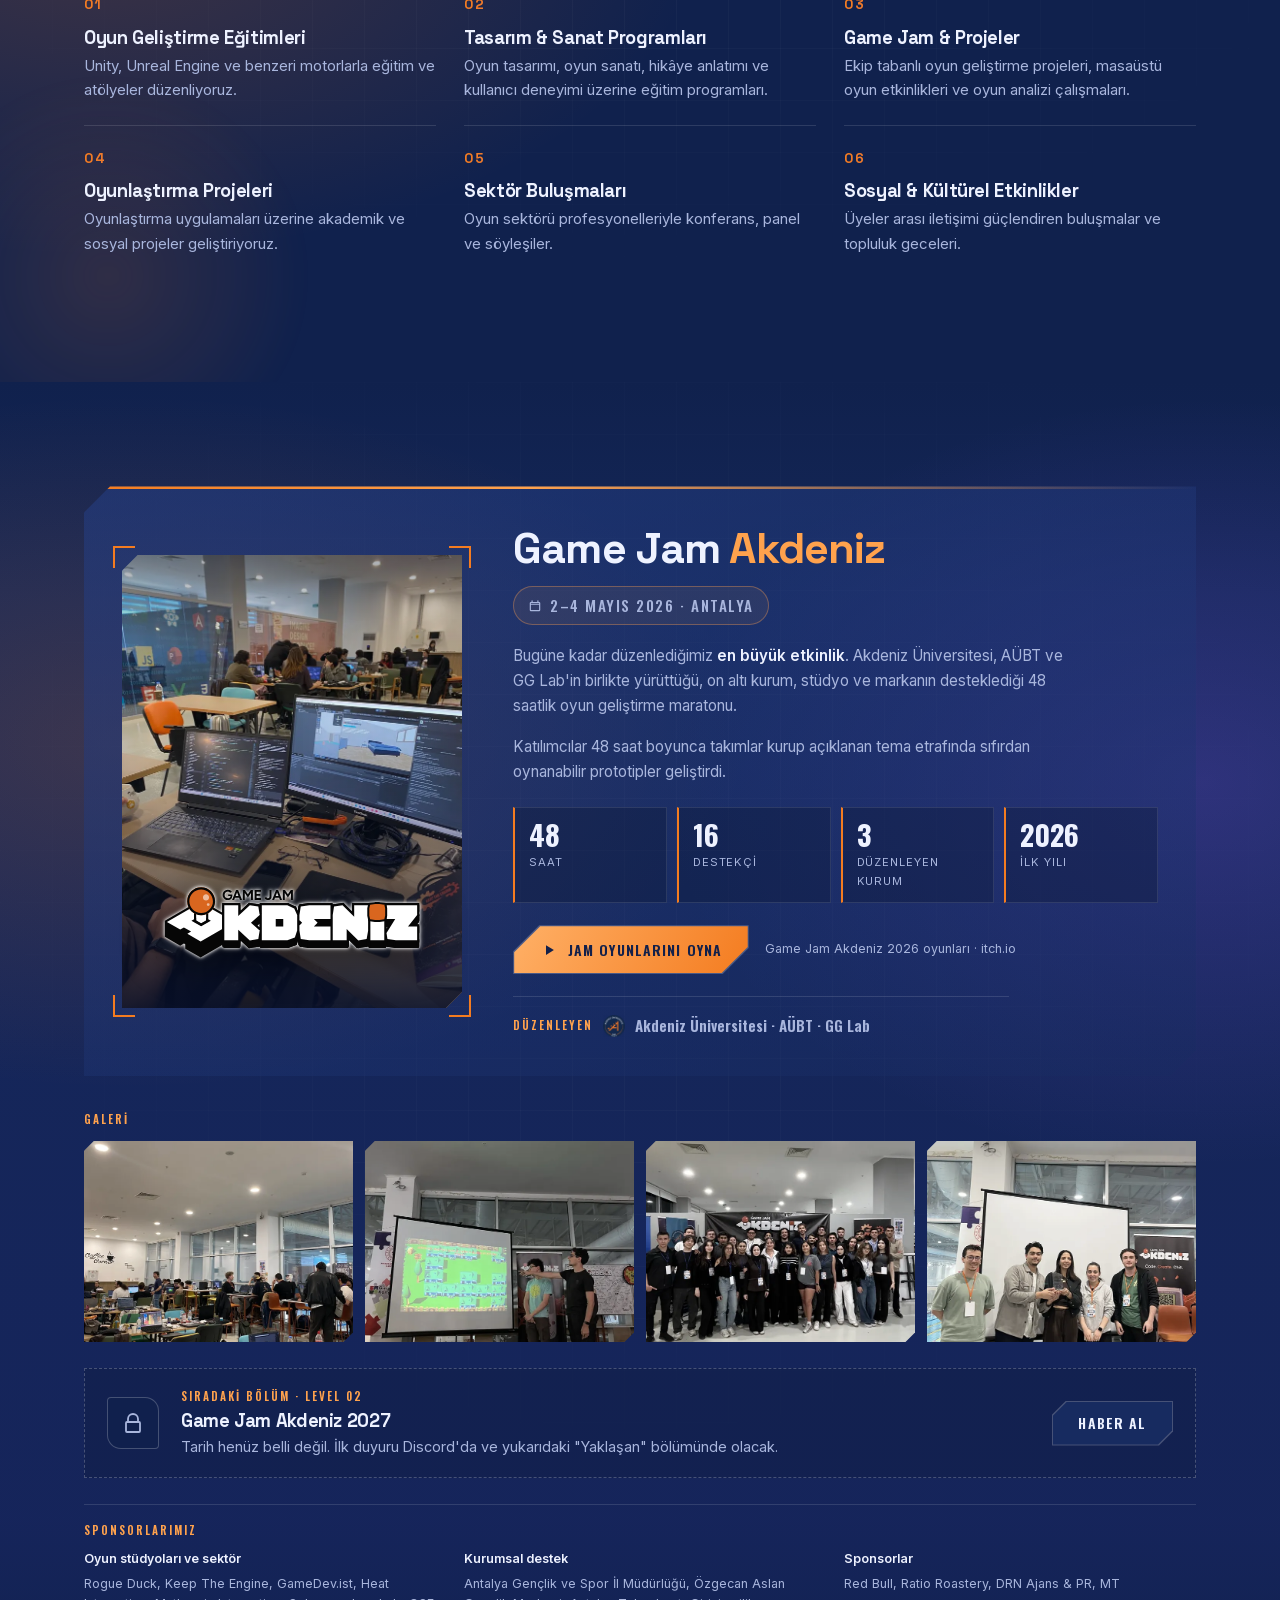
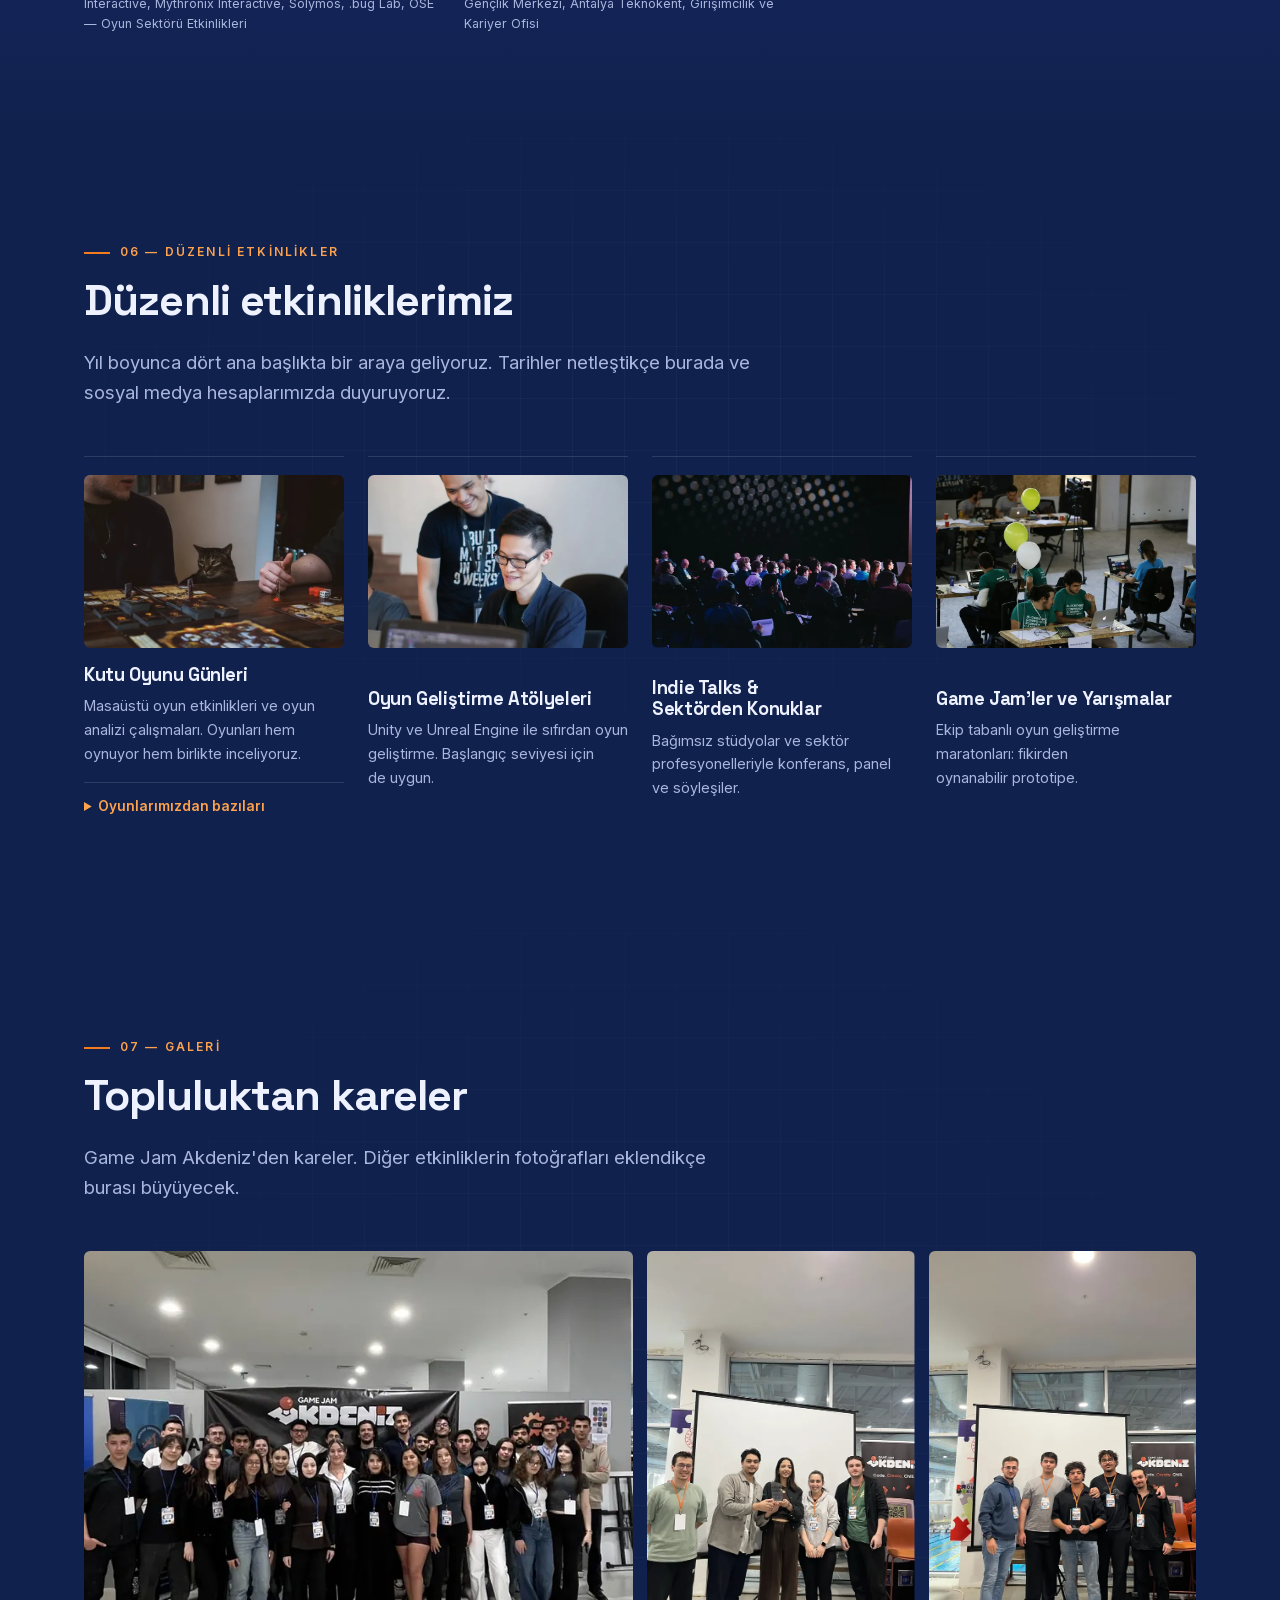
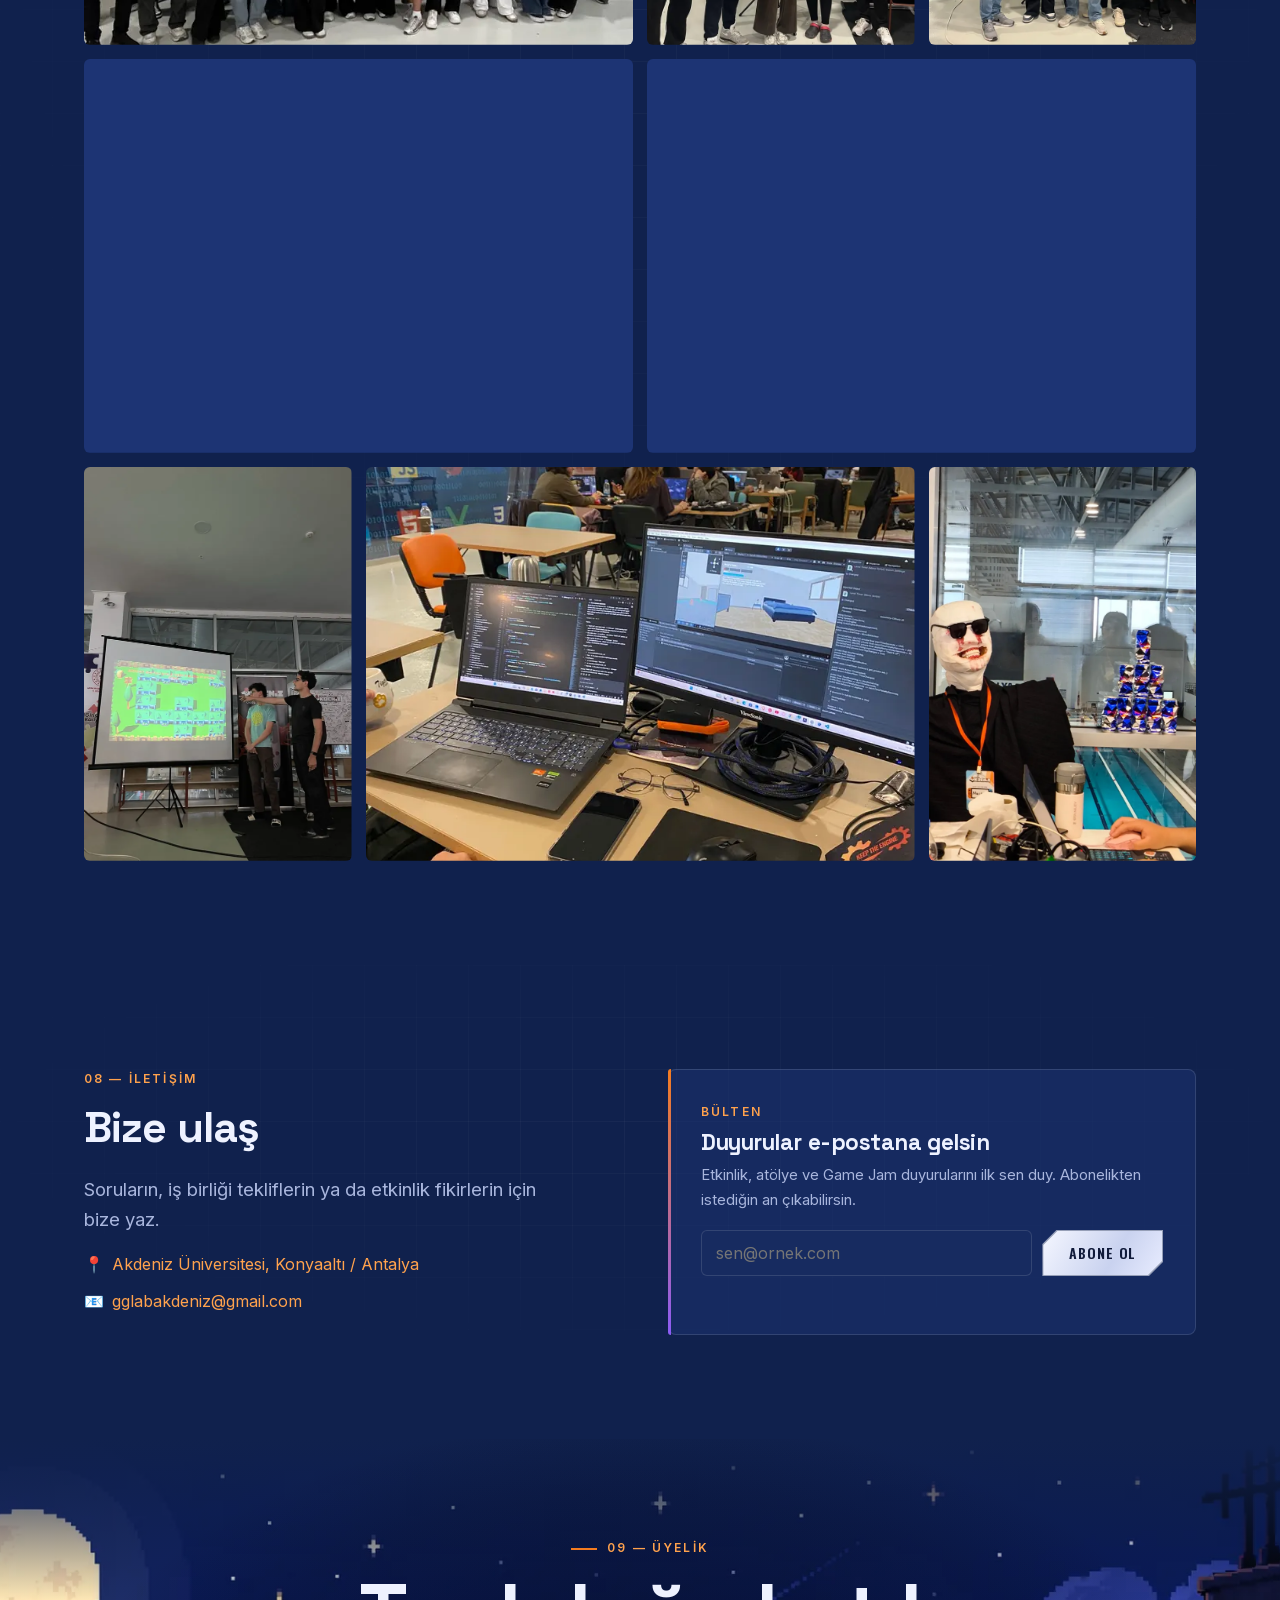
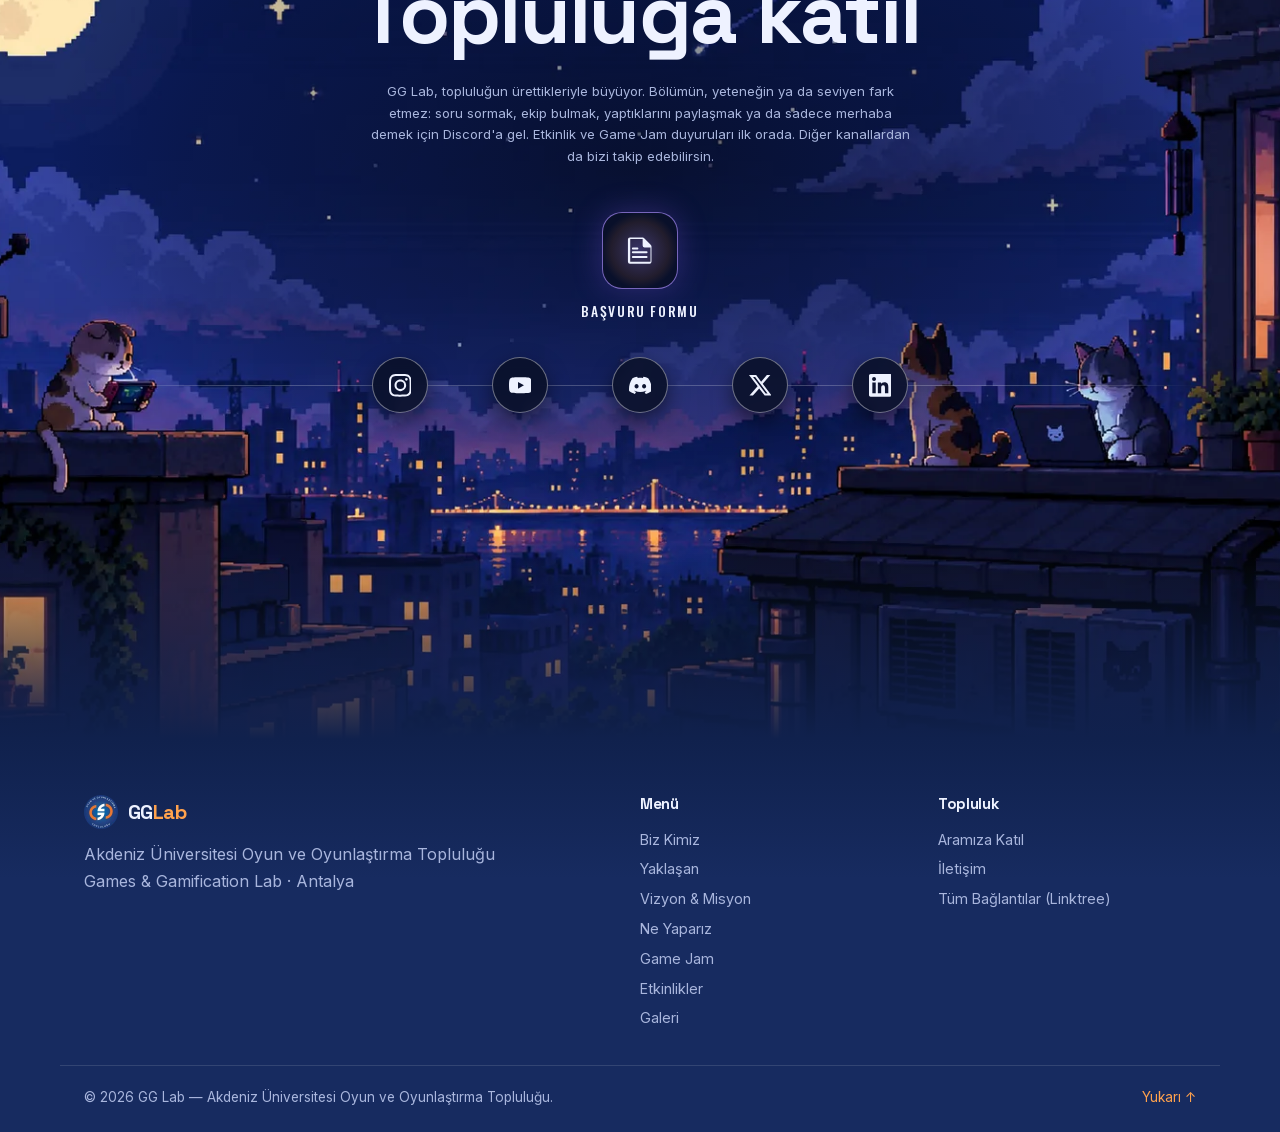
==== commit c8119445: "Rename hero secondary CTA to Etkinlikler, point it at #etkinlikler" ====
--- a/index.html
+++ b/index.html
@@ -99,7 +99,7 @@
               seviyen fark etmez — burada herkesin katkısı değerli.</p>
             <div class="hero-actions hero-enter">
               <a class="cut-btn cut-btn-light" href="#uyelik"><span data-i18n="hero.cta1"><i>&#8592;</i> Aramıza katıl</span></a>
-              <a class="cut-btn cut-btn-ghost" href="#faaliyet"><span data-i18n="hero.cta2">Ne yapıyoruz?</span></a>
+              <a class="cut-btn cut-btn-ghost" href="#etkinlikler"><span data-i18n="hero.cta2">Etkinlikler</span></a>
             </div>
           </div>
 
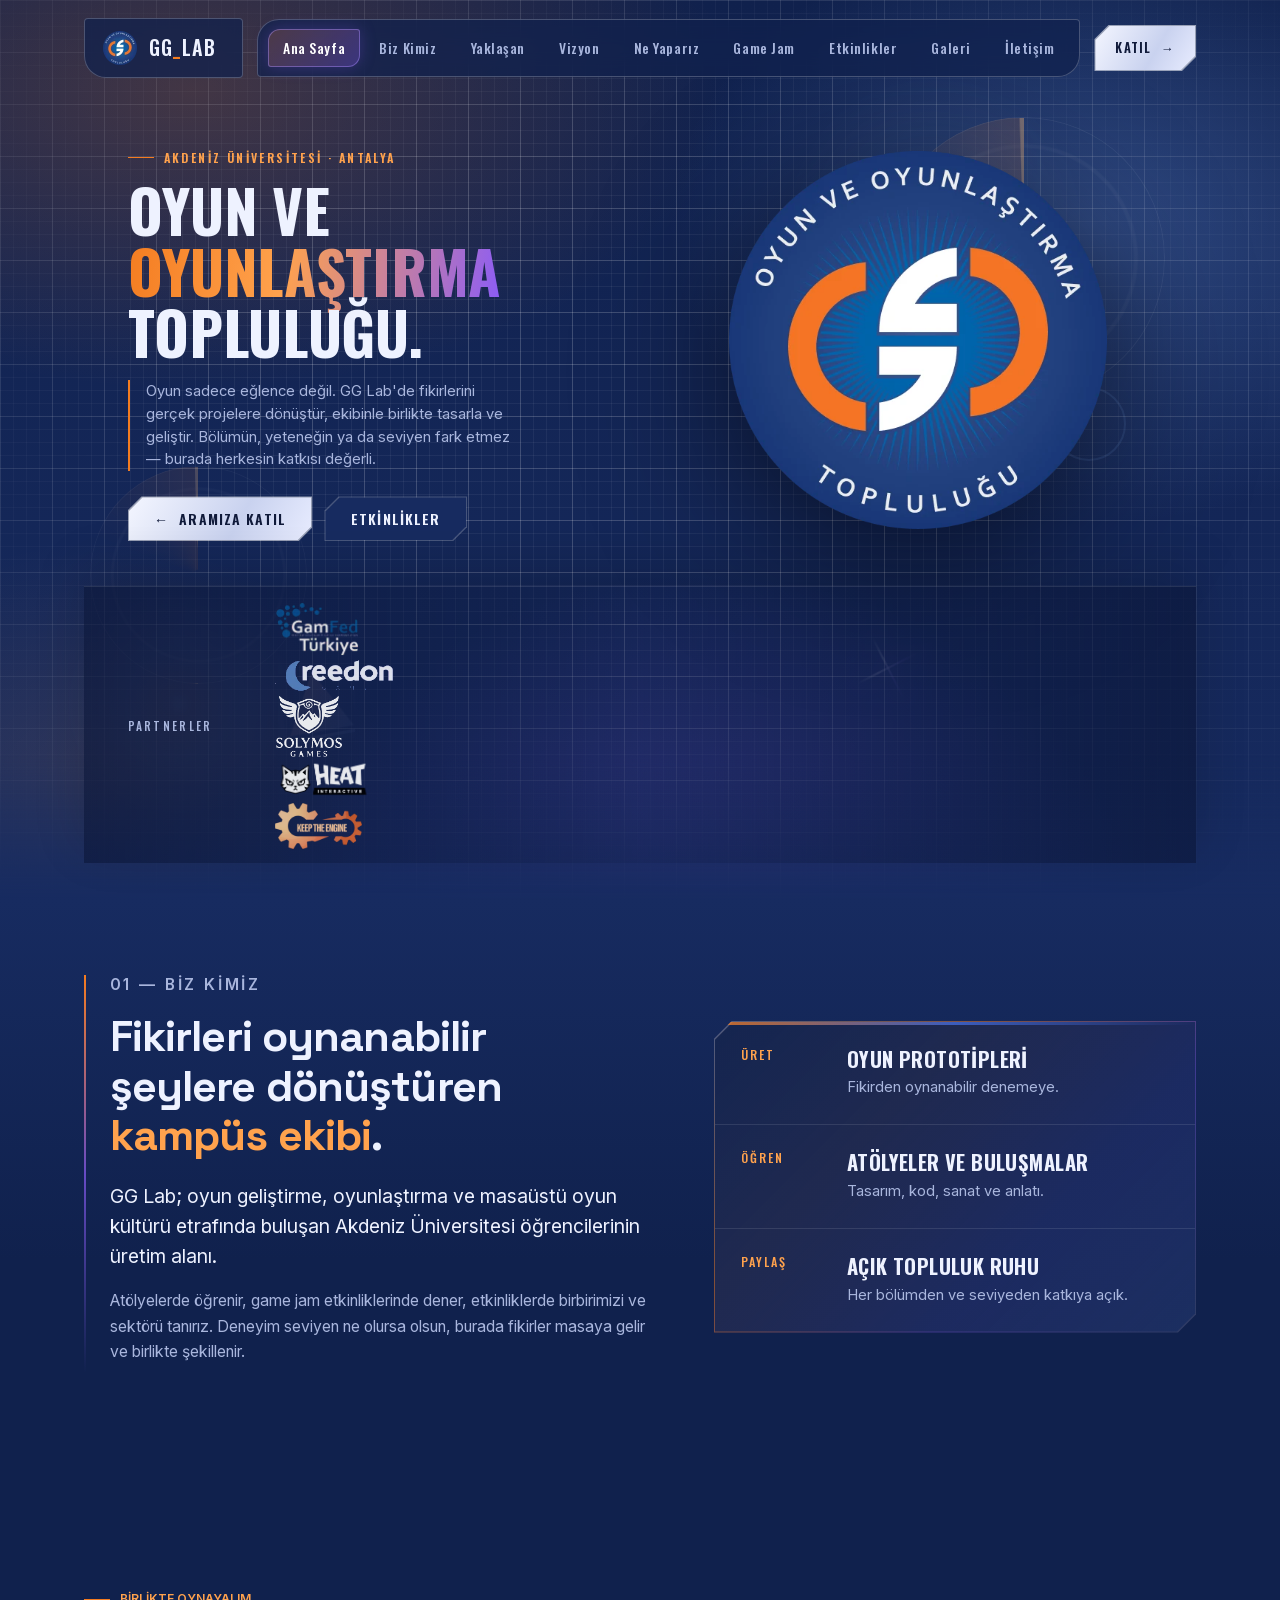
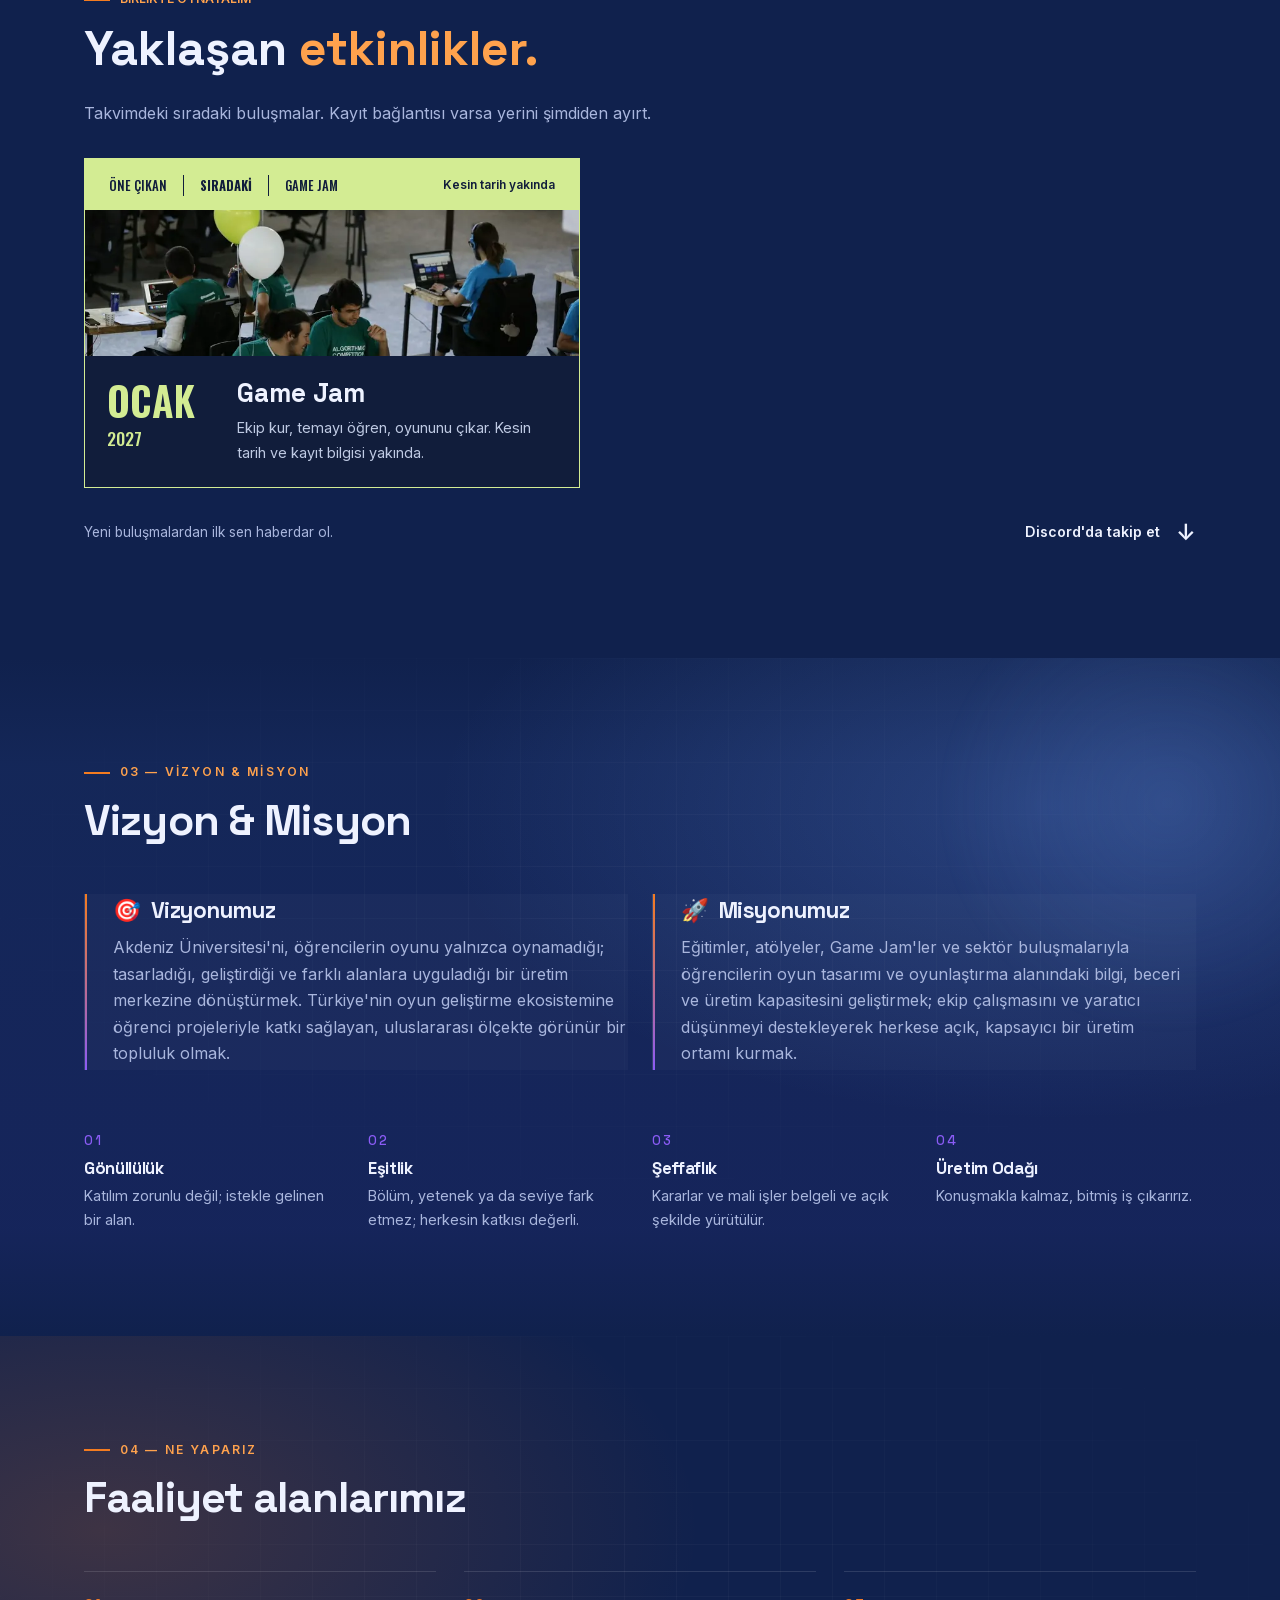
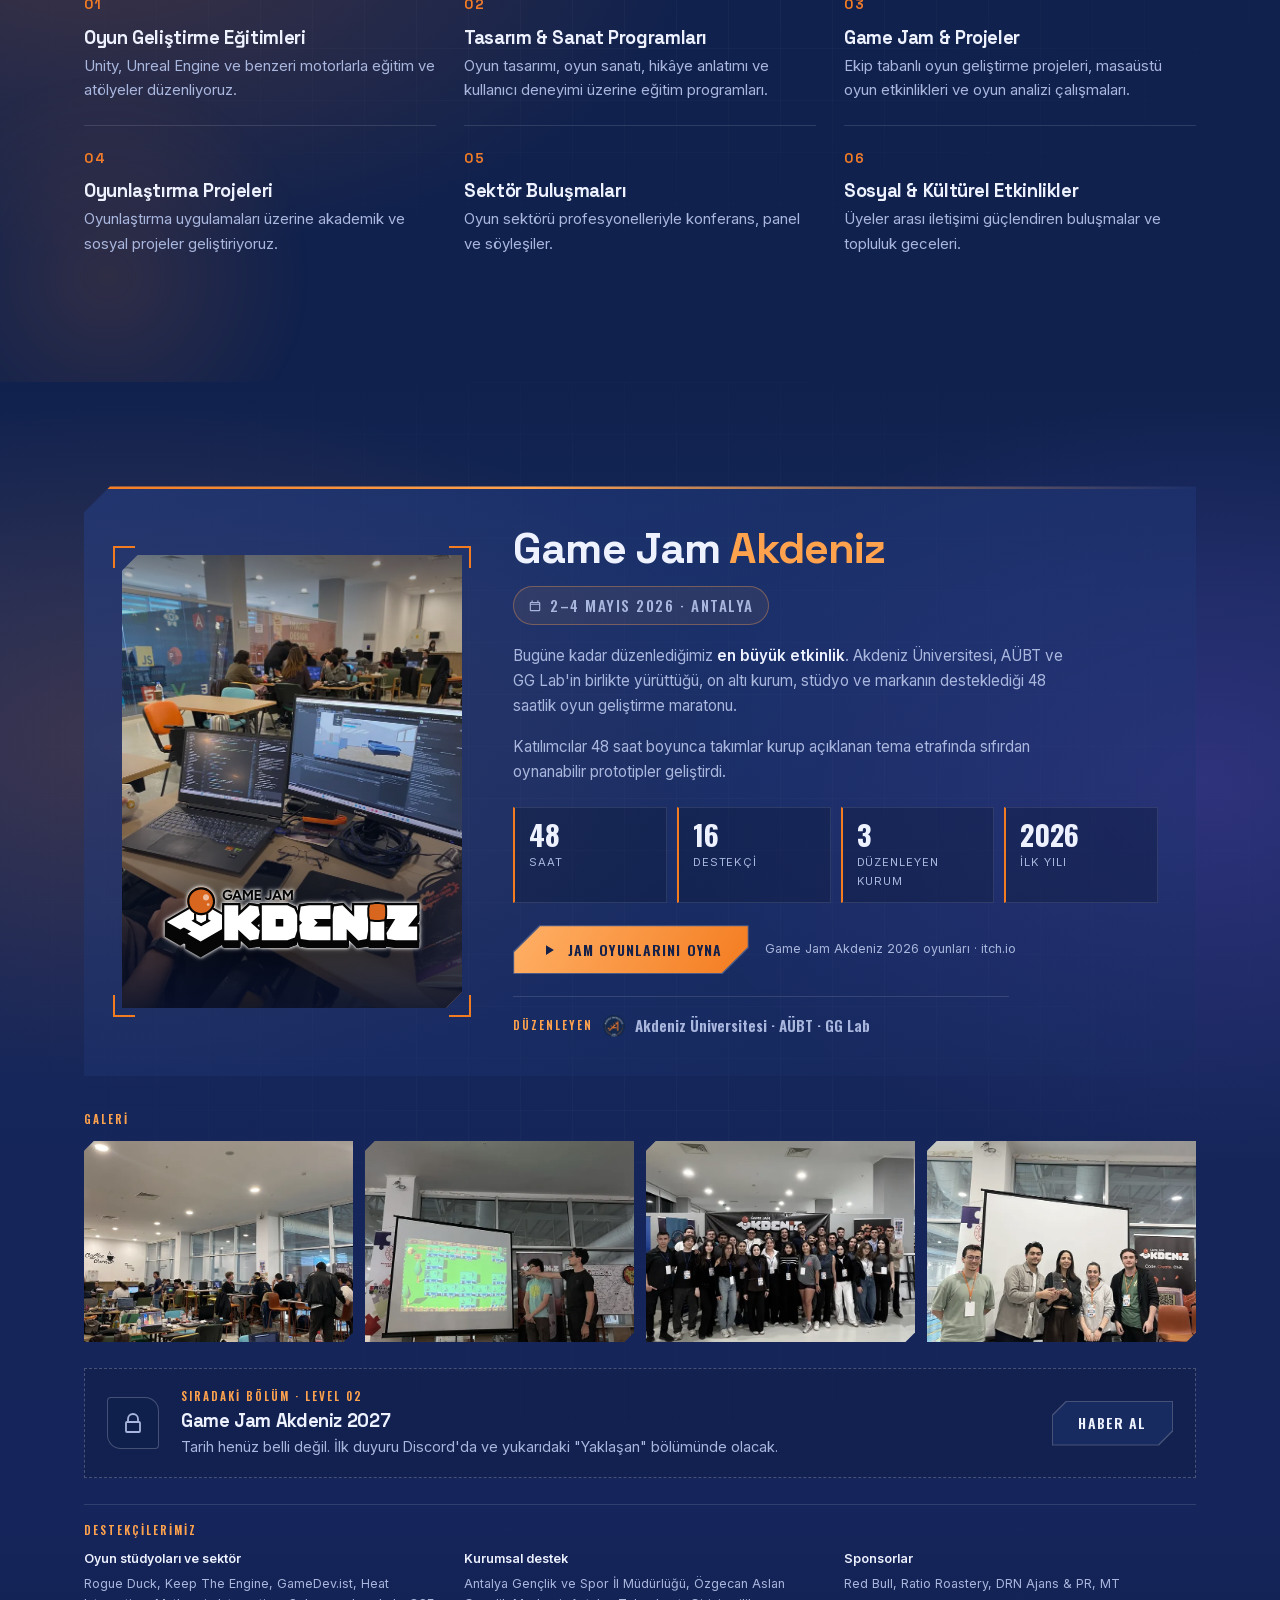
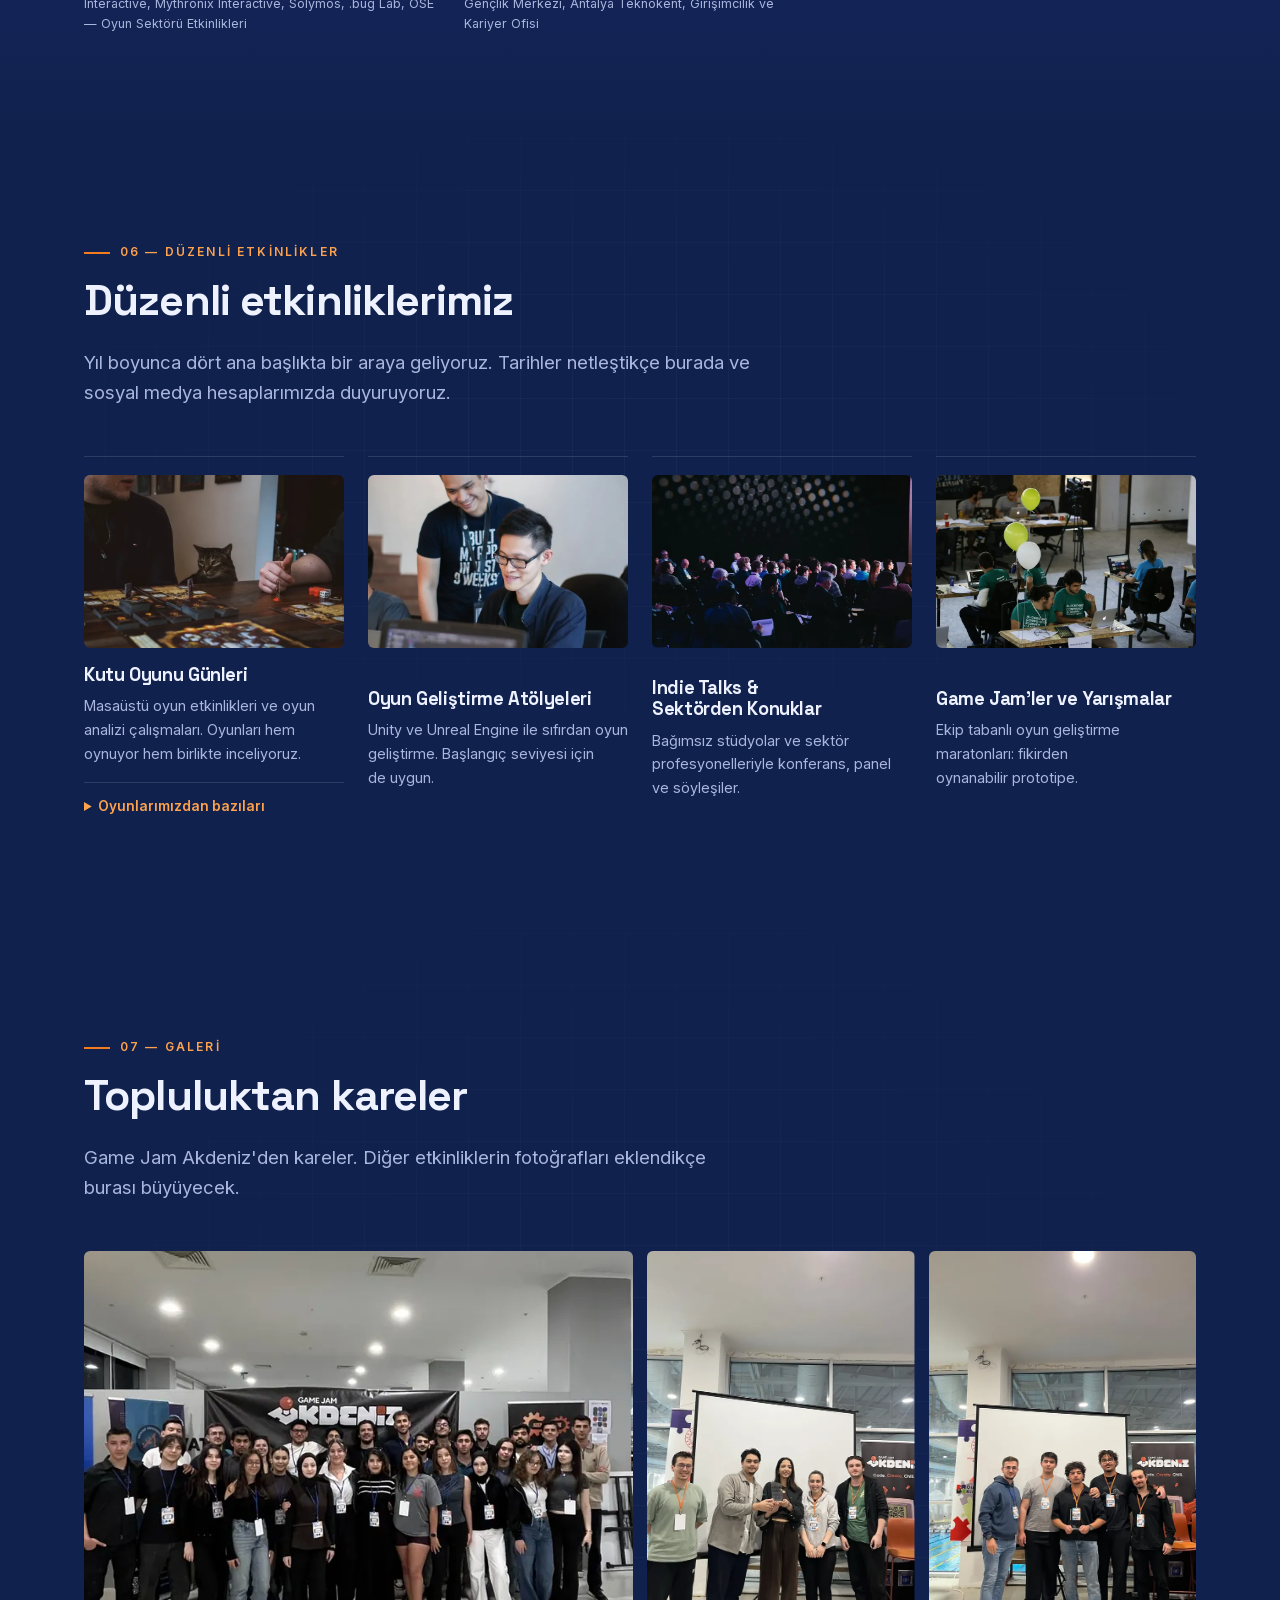
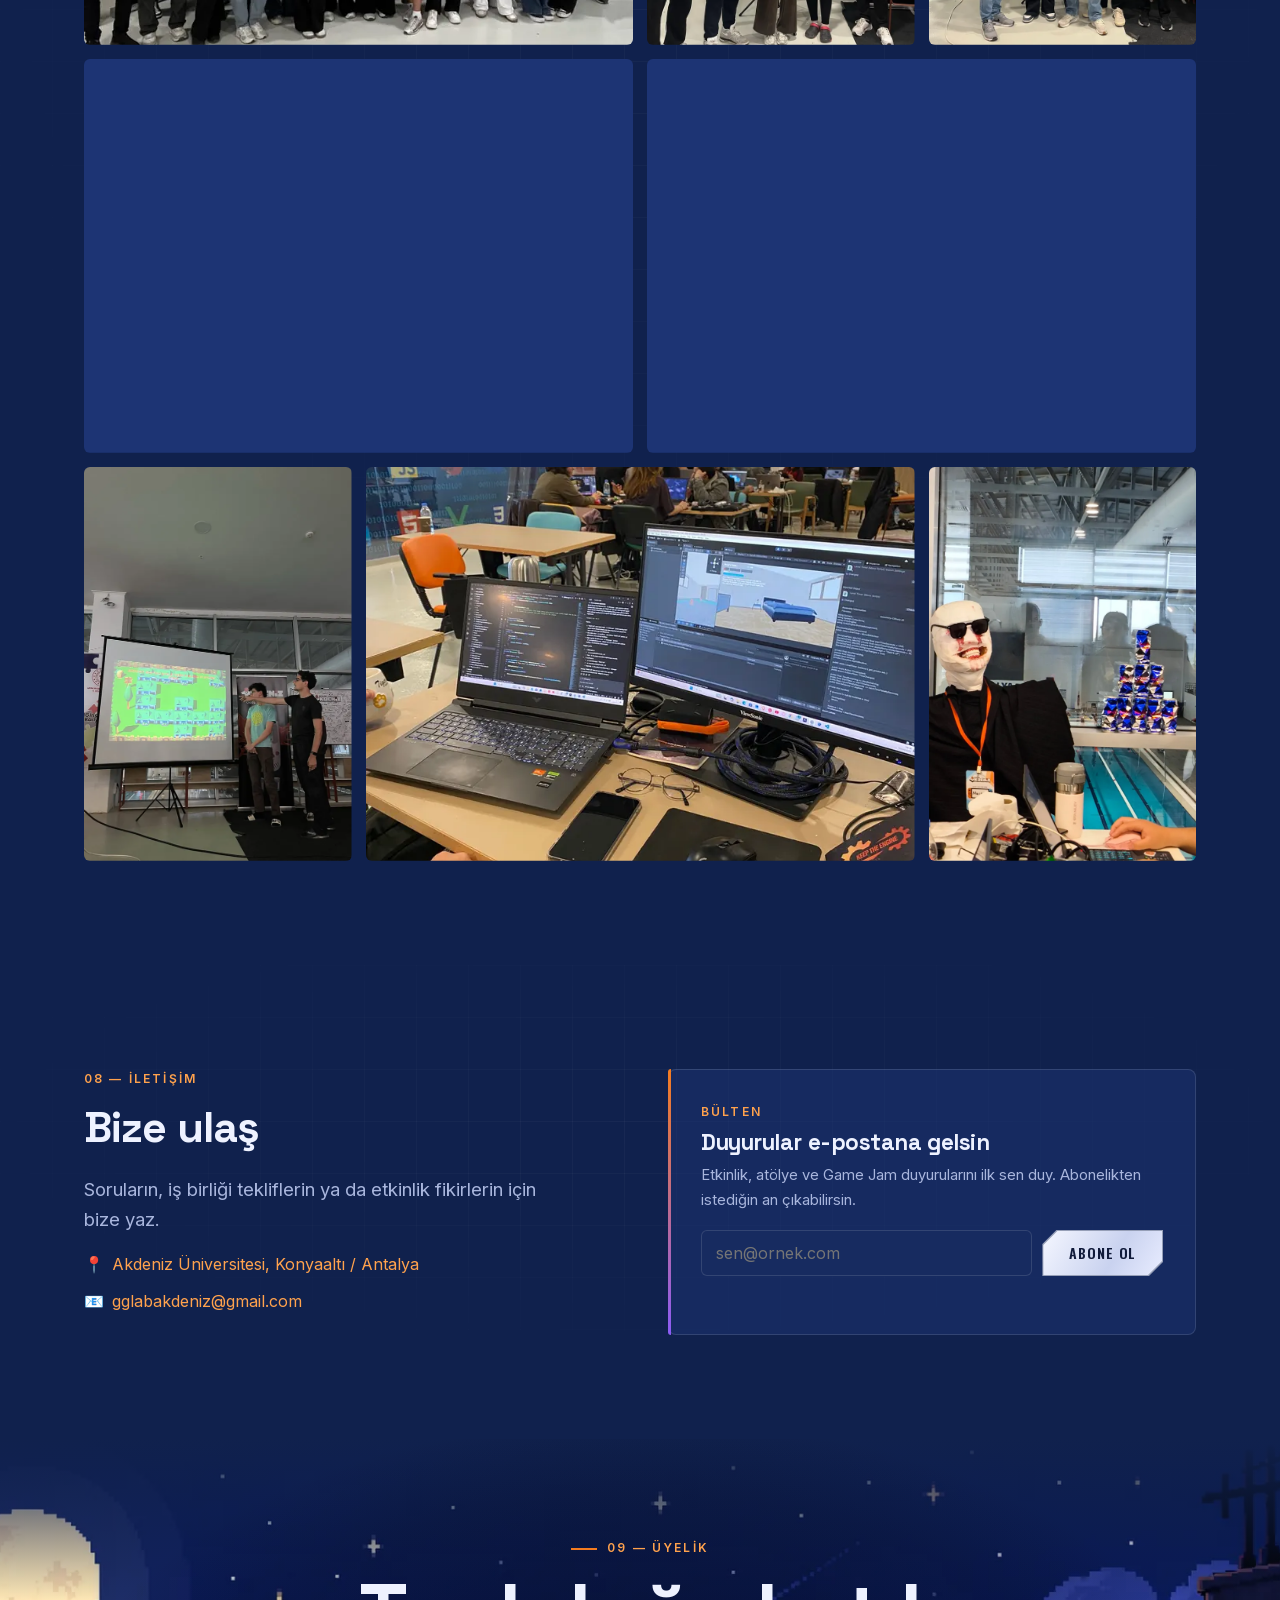
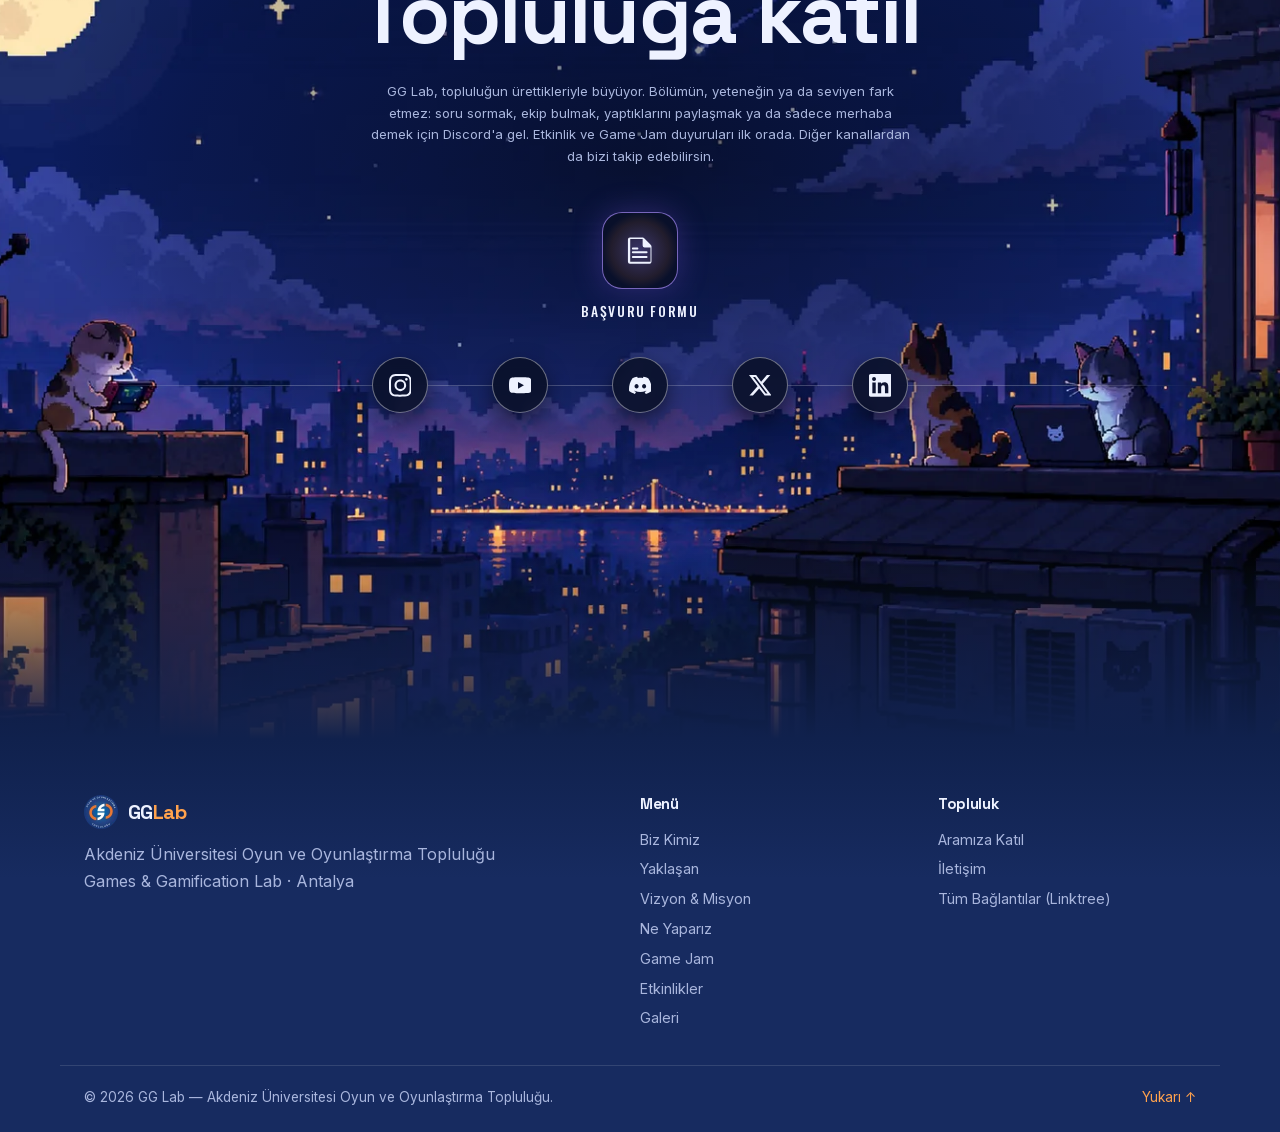
==== commit 1731ffd4: "Rename Game Jam credits heading from Sponsorlarımız to Destekçilerimiz" ====
--- a/index.html
+++ b/index.html
@@ -296,7 +296,7 @@
 
       <!-- jenerik: destekçiler, oyunların bitişindeki emeği geçenler listesi gibi -->
       <div class="level-credits reveal">
-        <p class="level-label" data-i18n="jam.creditsH">Sponsorlarımız</p>
+        <p class="level-label" data-i18n="jam.creditsH">Destekçilerimiz</p>
         <dl>
           <div><dt data-i18n="jam.studioH">Oyun stüdyoları ve sektör</dt><dd>Rogue Duck, Keep The Engine, GameDev.ist, Heat Interactive, Mythronix Interactive, Solymos, .bug Lab, OSE — Oyun Sektörü Etkinlikleri</dd></div>
           <div><dt data-i18n="jam.instH">Kurumsal destek</dt><dd>Antalya Gençlik ve Spor İl Müdürlüğü, Özgecan Aslan Gençlik Merkezi, Antalya Teknokent, Girişimcilik ve Kariyer Ofisi</dd></div>
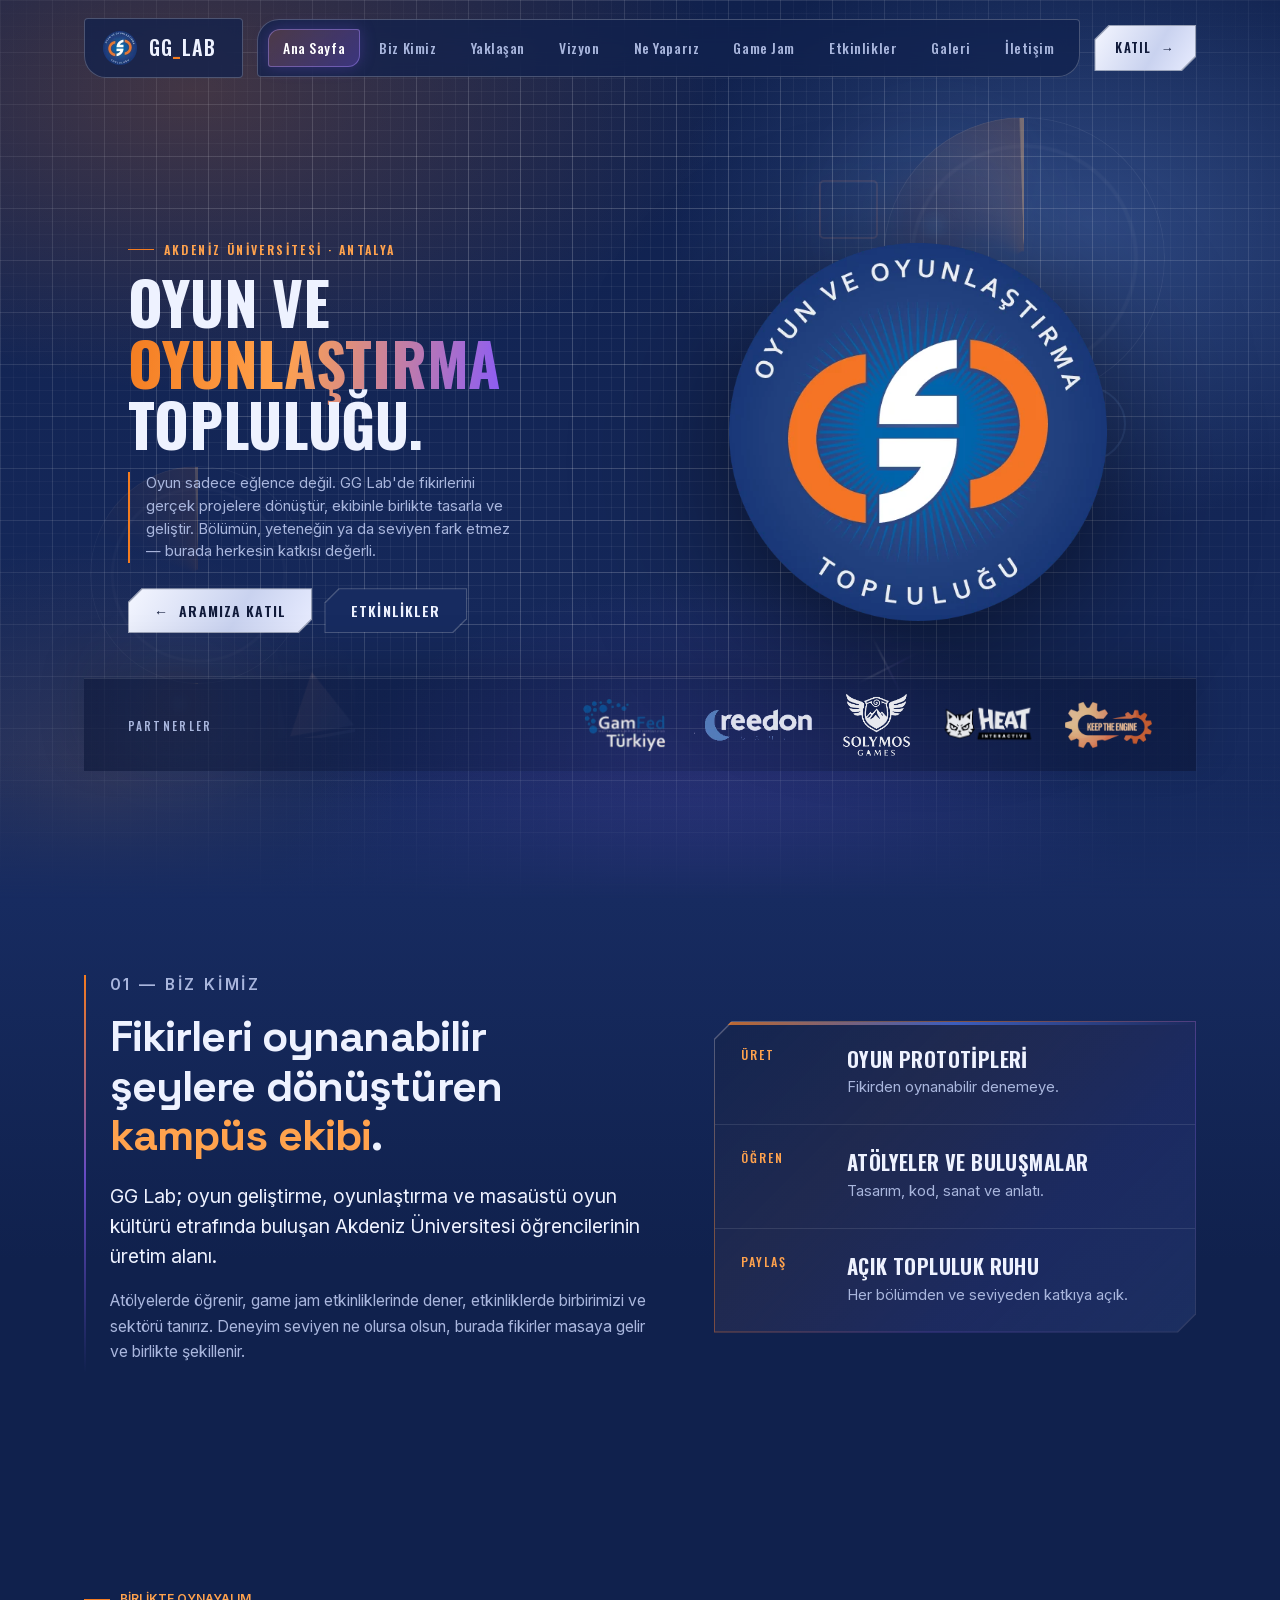
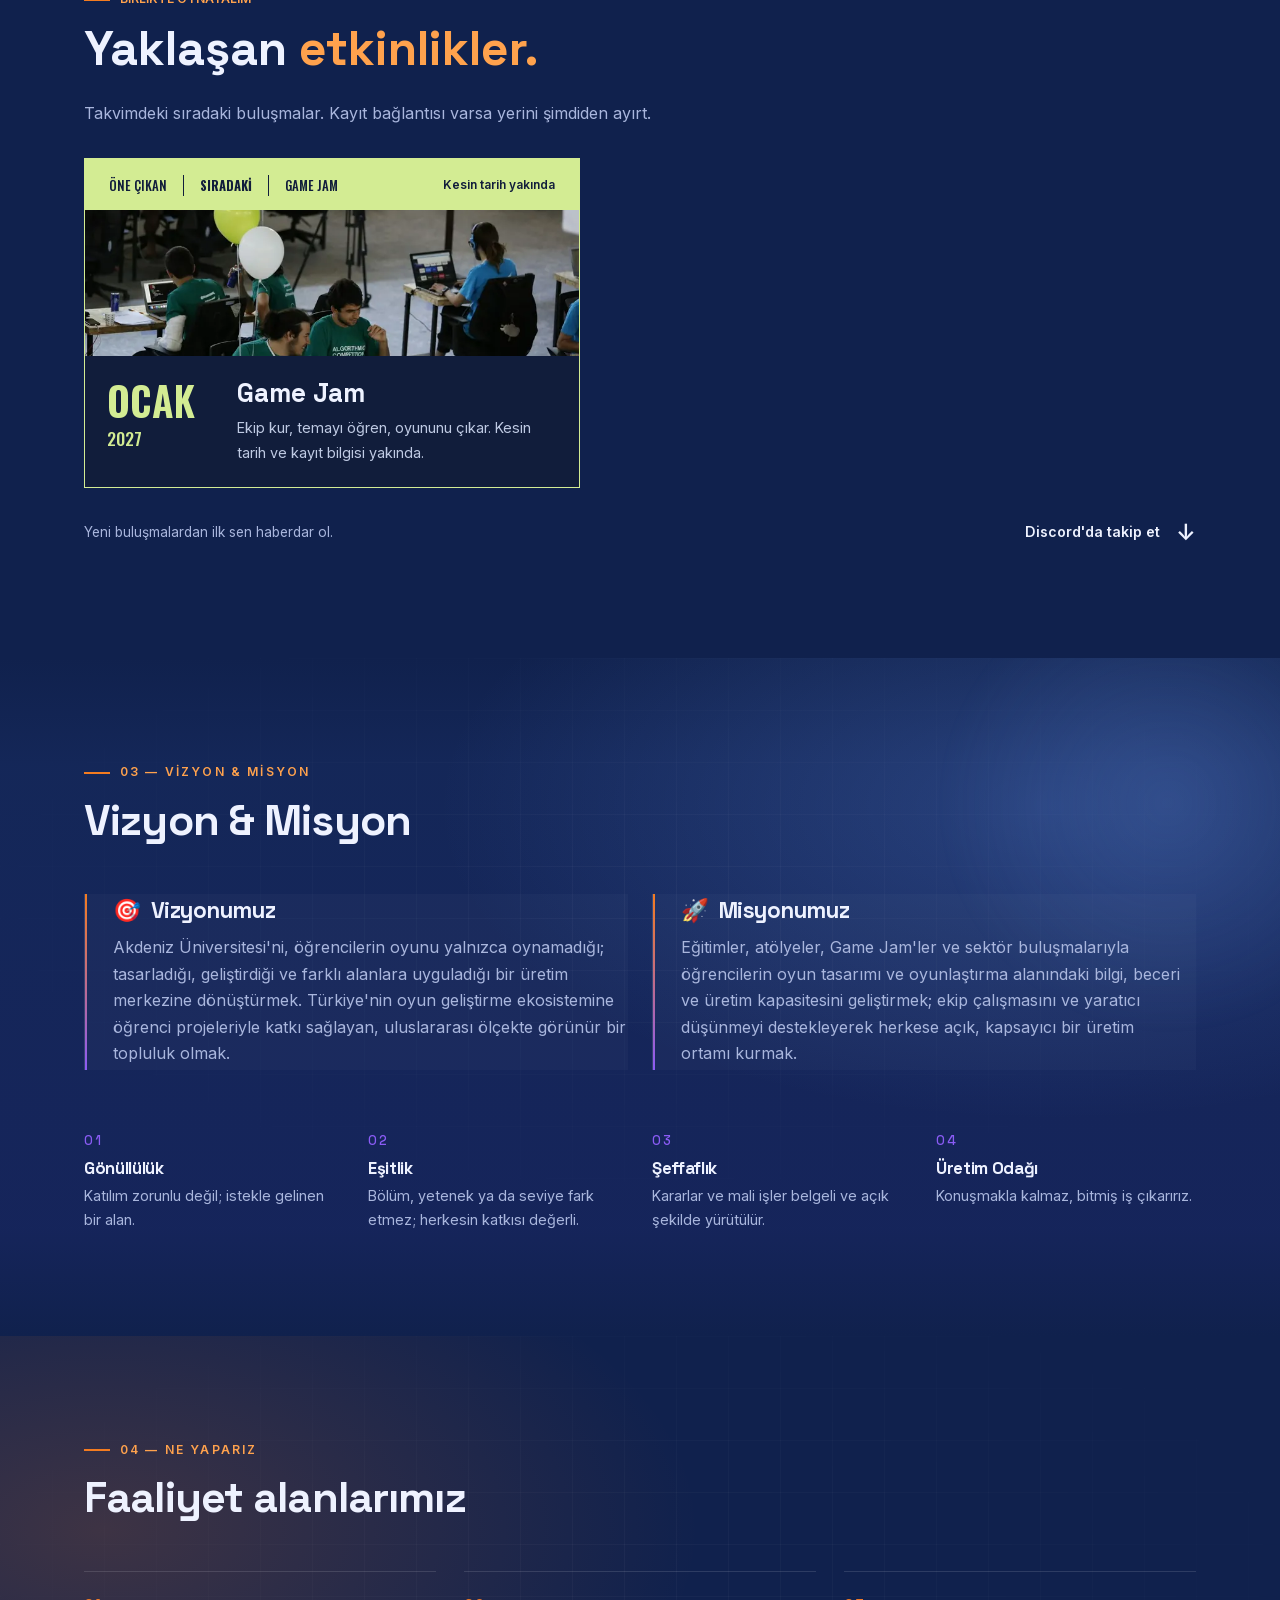
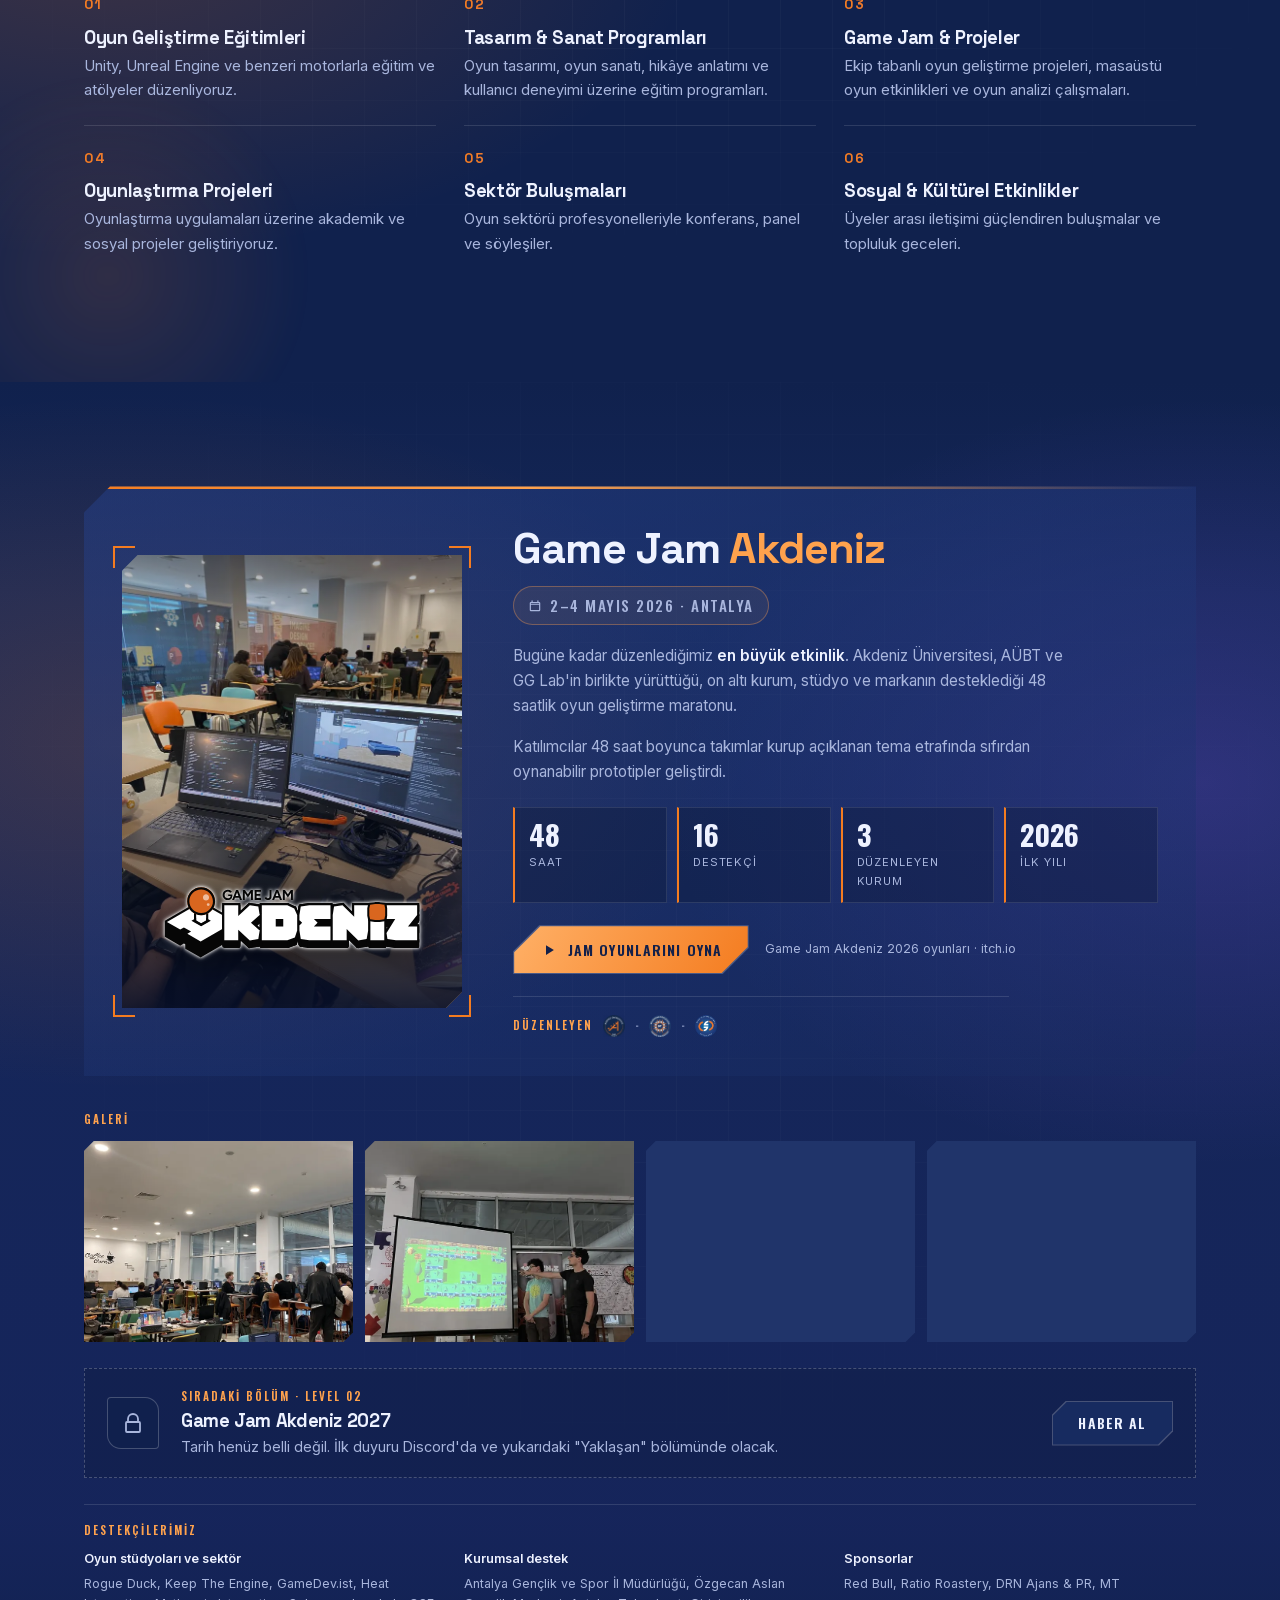
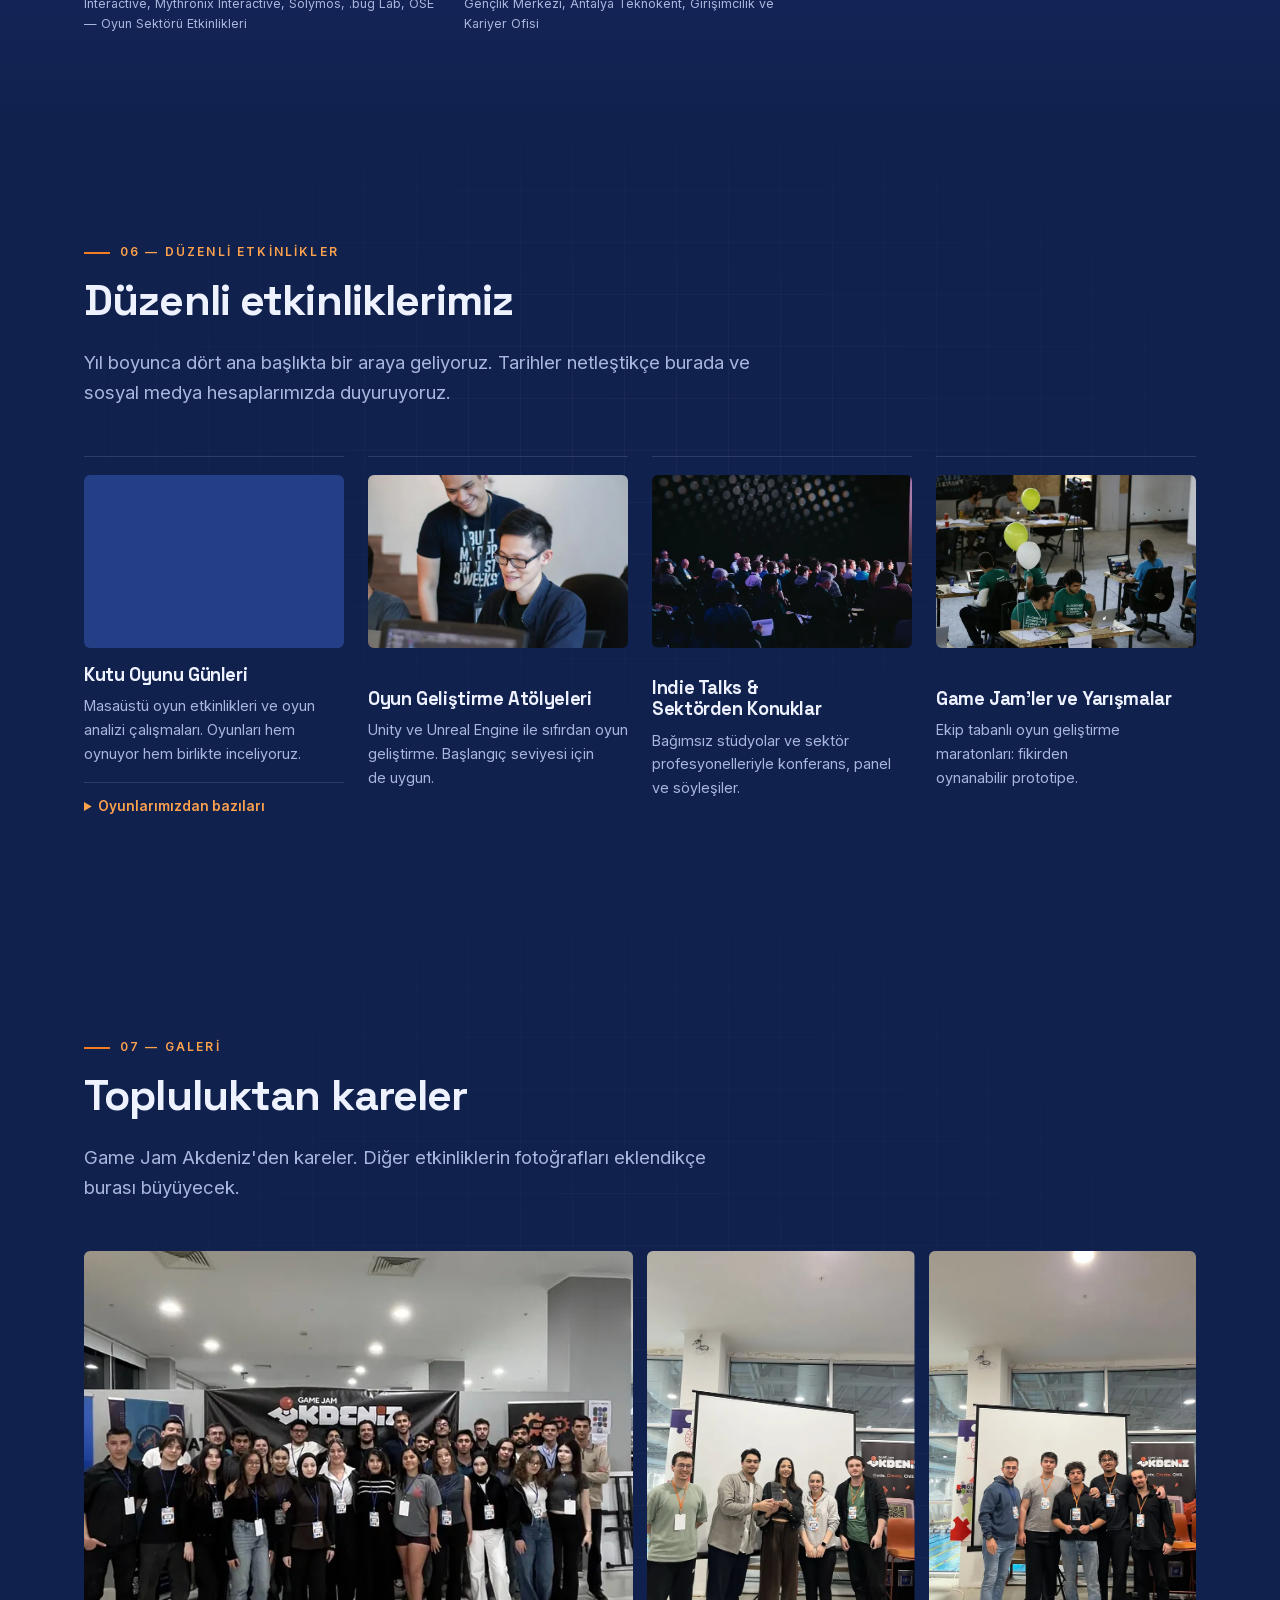
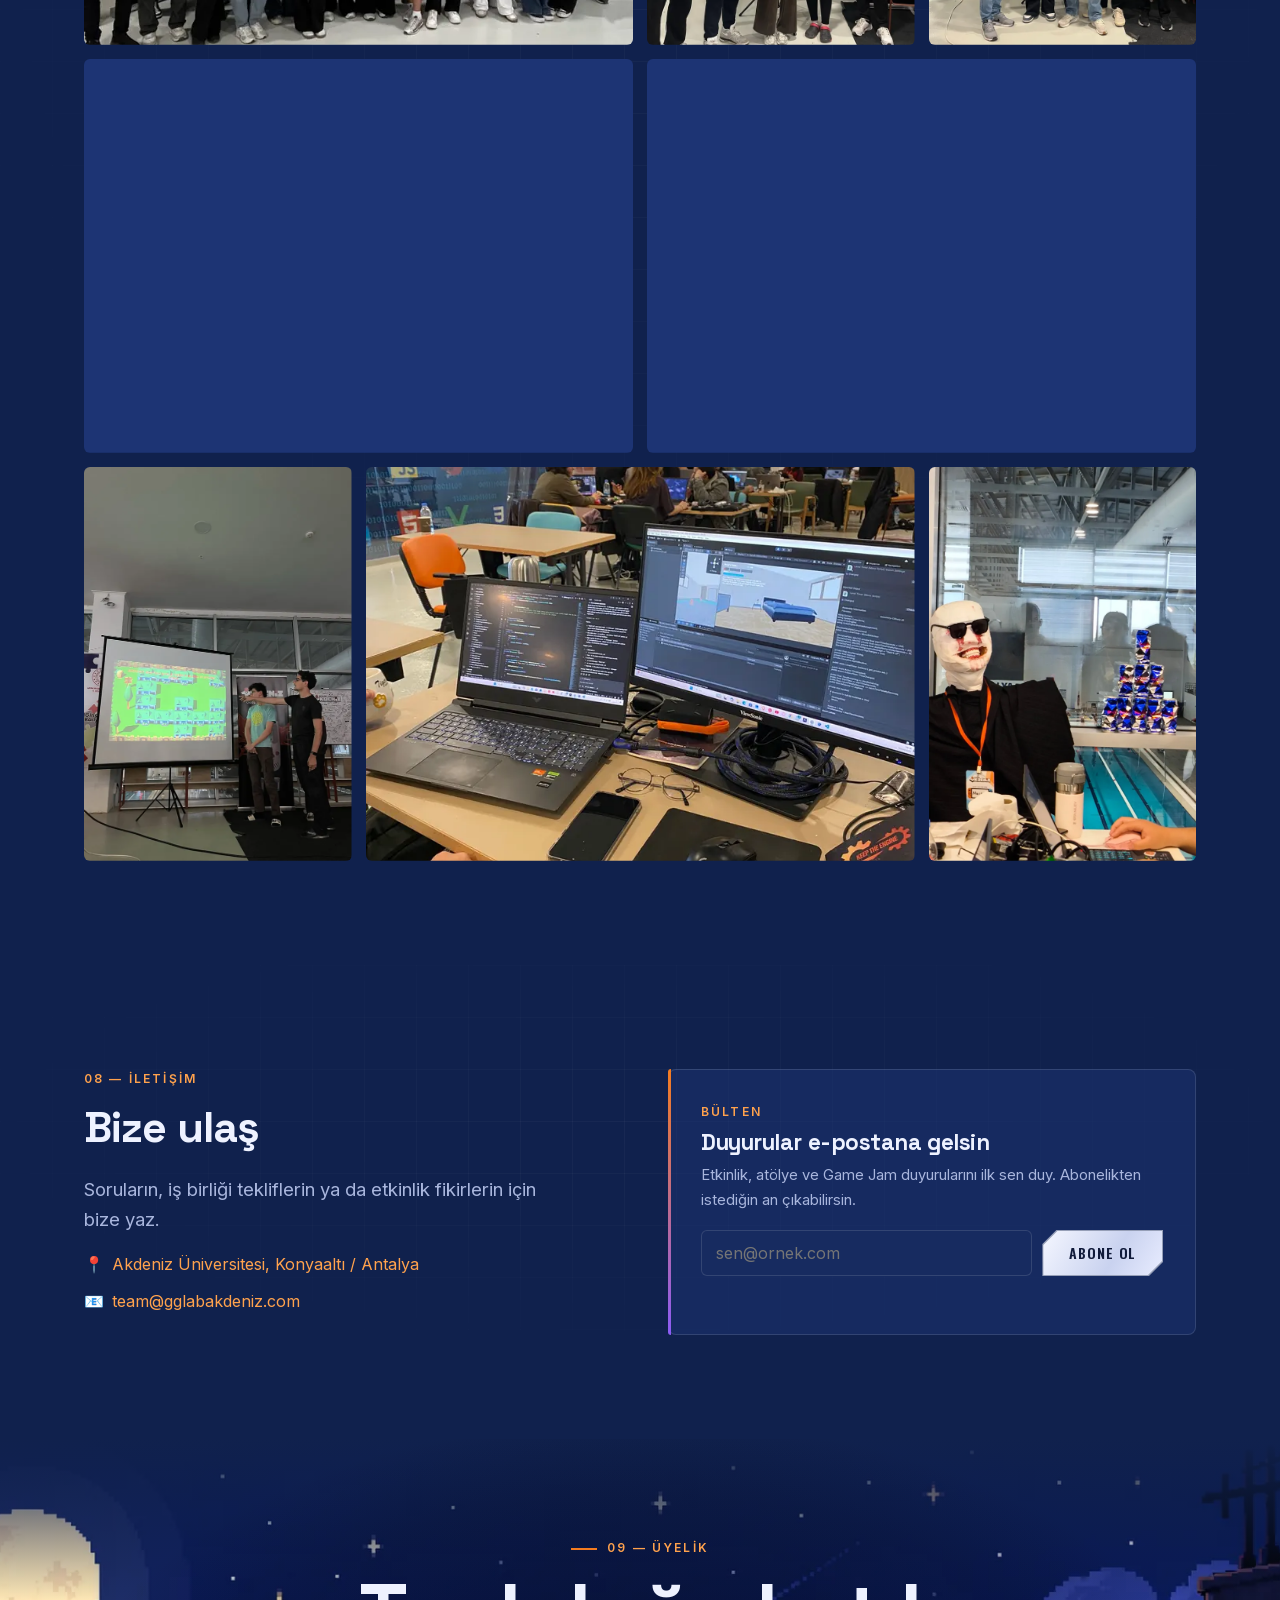
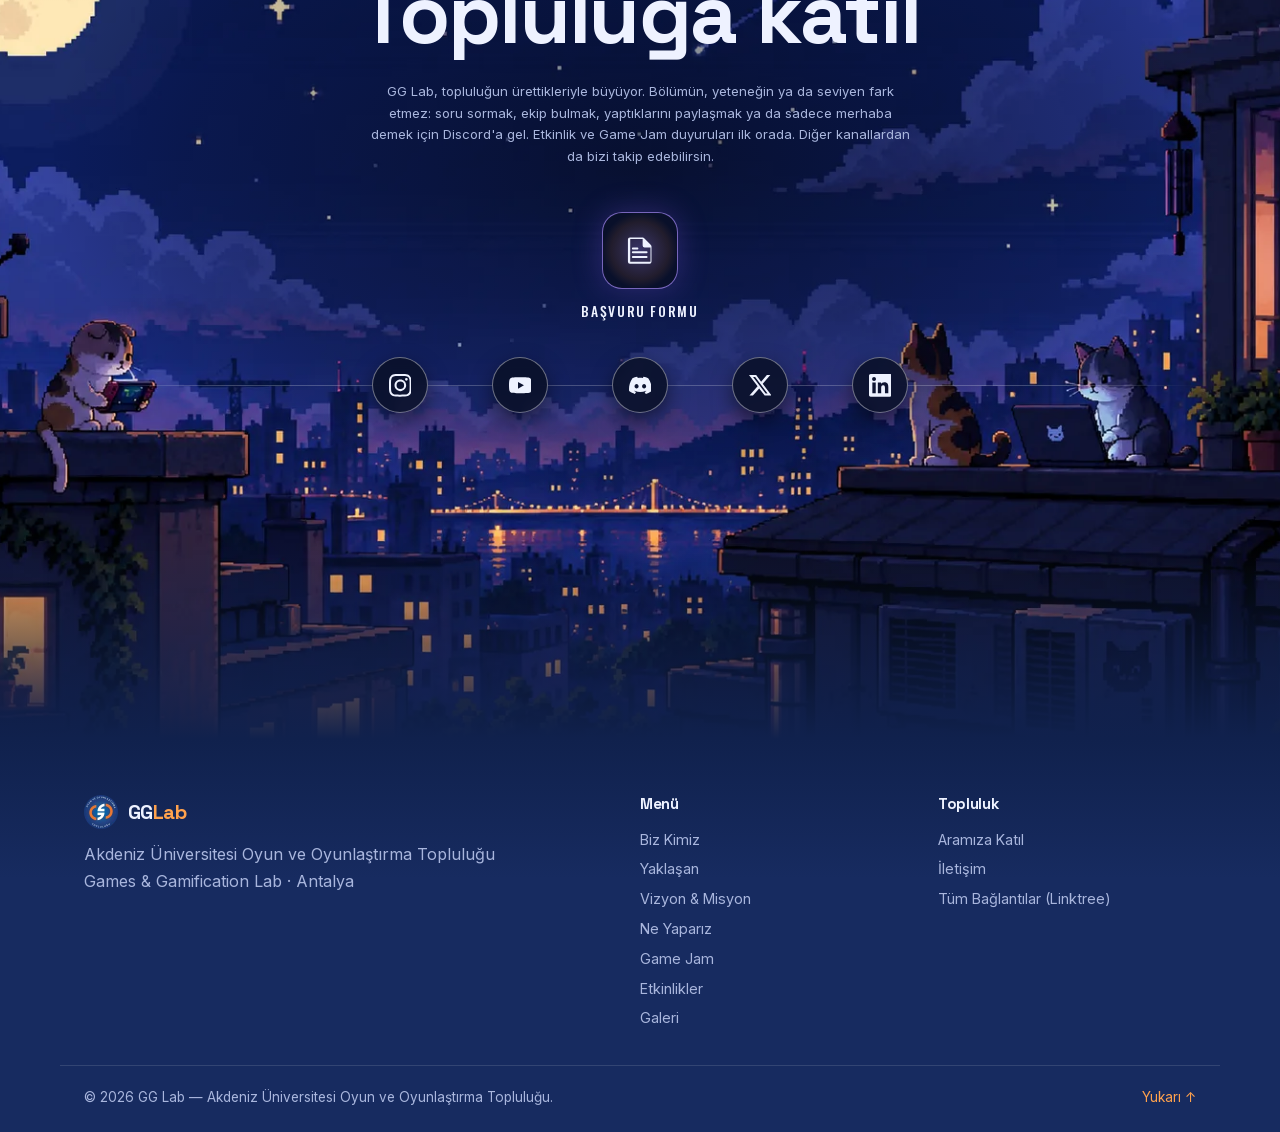
==== commit dbb5351e: "Add AÜBT logo to Game Jam credits, switch contact email to domain, drop partner marquee Game Jam "Dü" ====
--- a/index.html
+++ b/index.html
@@ -265,8 +265,11 @@
 
           <p class="level-by">
             <span class="level-label" data-i18n="jam.byLabel">Düzenleyen</span>
-            <img class="logo-mark" src="assets/img/logos/akdeniz-universitesi.webp" alt="" width="96" height="96" decoding="async">
-            <span data-i18n="jam.byNames">Akdeniz Üniversitesi · AÜBT · GG Lab</span>
+            <img class="logo-mark" src="assets/img/logos/akdeniz-universitesi.webp" alt="Akdeniz Üniversitesi" width="96" height="96" decoding="async">
+            <span class="level-by-sep" aria-hidden="true">·</span>
+            <img class="logo-mark" src="assets/img/logos/aubt.webp" alt="AÜBT" width="96" height="96" decoding="async">
+            <span class="level-by-sep" aria-hidden="true">·</span>
+            <img class="logo-mark" src="assets/img/logo-yazili-68.webp" alt="GG Lab" width="68" height="68" decoding="async">
           </p>
         </div>
       </article>
@@ -411,7 +414,7 @@
         <p class="lead" data-i18n="ct.lead">Soruların, iş birliği tekliflerin ya da etkinlik fikirlerin için bize yaz.</p>
 
         <p class="contact-line"><span aria-hidden="true">📍</span> <a href="https://www.google.com/maps/search/?api=1&amp;query=Akdeniz+%C3%9Cniversitesi" target="_blank" rel="noopener noreferrer" data-i18n="ct.place">Akdeniz Üniversitesi, Konyaaltı / Antalya</a></p>
-        <p class="contact-line"><span aria-hidden="true">📧</span> <a href="mailto:gglabakdeniz@gmail.com" data-i18n="ct.mail">gglabakdeniz@gmail.com</a></p>
+        <p class="contact-line"><span aria-hidden="true">📧</span> <a href="mailto:team@gglabakdeniz.com" data-i18n="ct.mail">team@gglabakdeniz.com</a></p>
       </div>
 
       <!-- Bülten: action boşken gönderim yapmaz, "yakında" notu gösterir.
--- a/css/style.css
+++ b/css/style.css
@@ -462,39 +462,6 @@
 .nav a:not(.btn)::after{background:linear-gradient(90deg,var(--accent),var(--accent-4))}
 .lb-nav:hover,.lb-close:hover{background:var(--accent-4);border-color:var(--accent-4)}
 
-/* ============ kayan bant (marquee) ============
-   İki özdeş şerit yan yana akar; ilki tam sola kaydığında
-   ikincisi onun yerini alır, böylece döngü kesintisiz görünür. */
-.marquee{
-  position:relative;display:flex;width:100%;overflow:hidden;
-  -webkit-mask-image:linear-gradient(90deg,transparent,#000 8%,#000 92%,transparent);
-  mask-image:linear-gradient(90deg,transparent,#000 8%,#000 92%,transparent);
-}
-.marquee-track{
-  --gap:38px;
-  display:flex;flex:0 0 auto;align-items:center;gap:var(--gap);
-  list-style:none;margin:0;
-  /* şeridin sonundaki boşluk, ikinci şeridin ilk öğesiyle araya
-     aynı mesafeyi koyar — aksi halde iki isim birbirine yapışır */
-  padding:0 var(--gap) 0 0;
-  min-width:100%;justify-content:flex-start;
-  animation:marquee-run 34s linear infinite;
-  will-change:transform;
-}
-.marquee:hover .marquee-track,
-.marquee:focus-within .marquee-track{animation-play-state:paused}
-@keyframes marquee-run{
-  from{transform:translateX(0)}
-  to{transform:translateX(-100%)}
-}
-
-/* hareket azaltma tercihi: animasyon yerine elle kaydırılabilir şerit */
-@media (prefers-reduced-motion:reduce){
-  .marquee{overflow-x:auto;-webkit-mask-image:none;mask-image:none}
-  .marquee-track{animation:none}
-  .marquee-track[aria-hidden="true"]{display:none}
-}
-
 /* ============================================================
    Kısa ekranlarda dikey sıkılaştırma
    Hero dışındaki bölümler de tek ekrana yakın dursun diye
@@ -664,6 +631,7 @@
   font-family:Oswald,"Space Grotesk",sans-serif;font-size:.86rem;font-weight:600;color:var(--text);
 }
 .level-by .logo-mark{height:22px}
+.level-by-sep{color:var(--muted);opacity:.6}
 
 /* ekran görüntüleri */
 .level-shots{margin-top:clamp(24px,3vw,34px)}
--- a/css/hud.css
+++ b/css/hud.css
@@ -207,9 +207,10 @@
   font-family:Oswald,Inter,sans-serif;font-size:.72rem;letter-spacing:.2em;color:var(--muted);
   flex:0 0 auto;
 }
-/* şerit kayan banda dönüştü; boşluk --gap üzerinden yönetilir
-   (padding:0 vermek, iki şeridin birleştiği yerdeki boşluğu siliyordu) */
-.hud-partners ul{list-style:none;margin:0}
+.hud-partners-list{
+  list-style:none;margin:0;display:flex;flex:1 1 auto;align-items:center;
+  justify-content:flex-end;flex-wrap:wrap;gap:28px;min-width:0;
+}
 .hud-partners li{
   font-family:Oswald,Inter,sans-serif;font-size:.84rem;letter-spacing:.08em;
   text-transform:uppercase;color:var(--muted);opacity:.75;transition:.25s var(--ease);
@@ -304,10 +305,6 @@
 .hero-text .hero-enter:nth-child(3){animation-delay:.14s}
 .hero-text .hero-enter:nth-child(4){animation-delay:.21s}
 
-/* hero'daki kayan paydaş şeridi */
-.hud-partners .marquee{flex:1 1 auto;min-width:0}
-/* süreyi main.js şerit genişliğinden hesaplar (sabit px/sn); JS yoksa 60s */
-.hud-partners .marquee-track{--gap:44px;animation-duration:var(--marquee-dur,60s)}
 .hud-partners li{flex:0 0 auto;white-space:nowrap}
 
 /* ---- kısa ekranlar (dizüstü, ölçeklenmiş görünüm) ----
@@ -645,7 +642,7 @@
 
   /* dar ekranda tuşlar üst üste biner: 8'i kalsın, bant arası daralsın */
   .xb-i,.xb-l{display:none}
-  .hud-partners .marquee-track{--gap:32px}
+  .hud-partners-list{gap:20px;justify-content:center}
 
   /* hero butonları yan yana sığmıyorsa eşit genişlikte alt alta */
   .hud-hero .hero-actions .cut-btn{flex:1 1 150px;text-align:center}
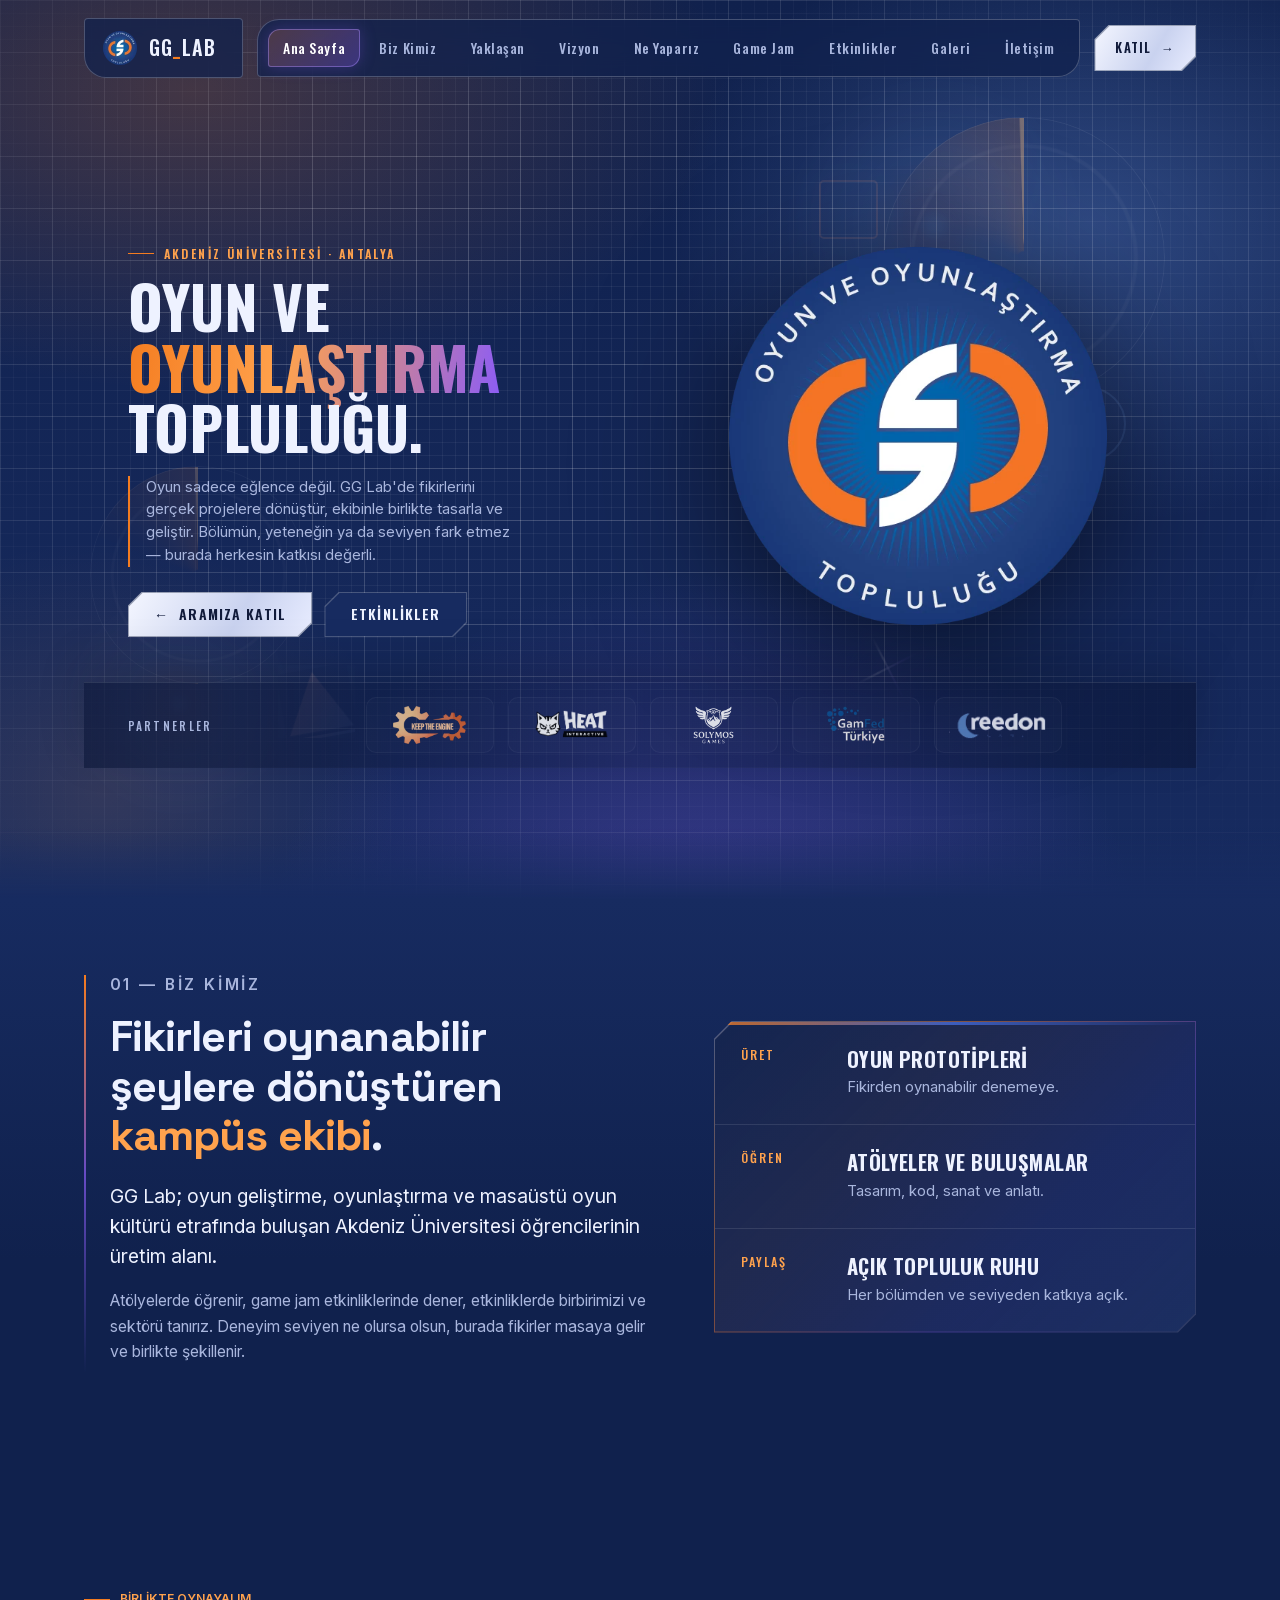
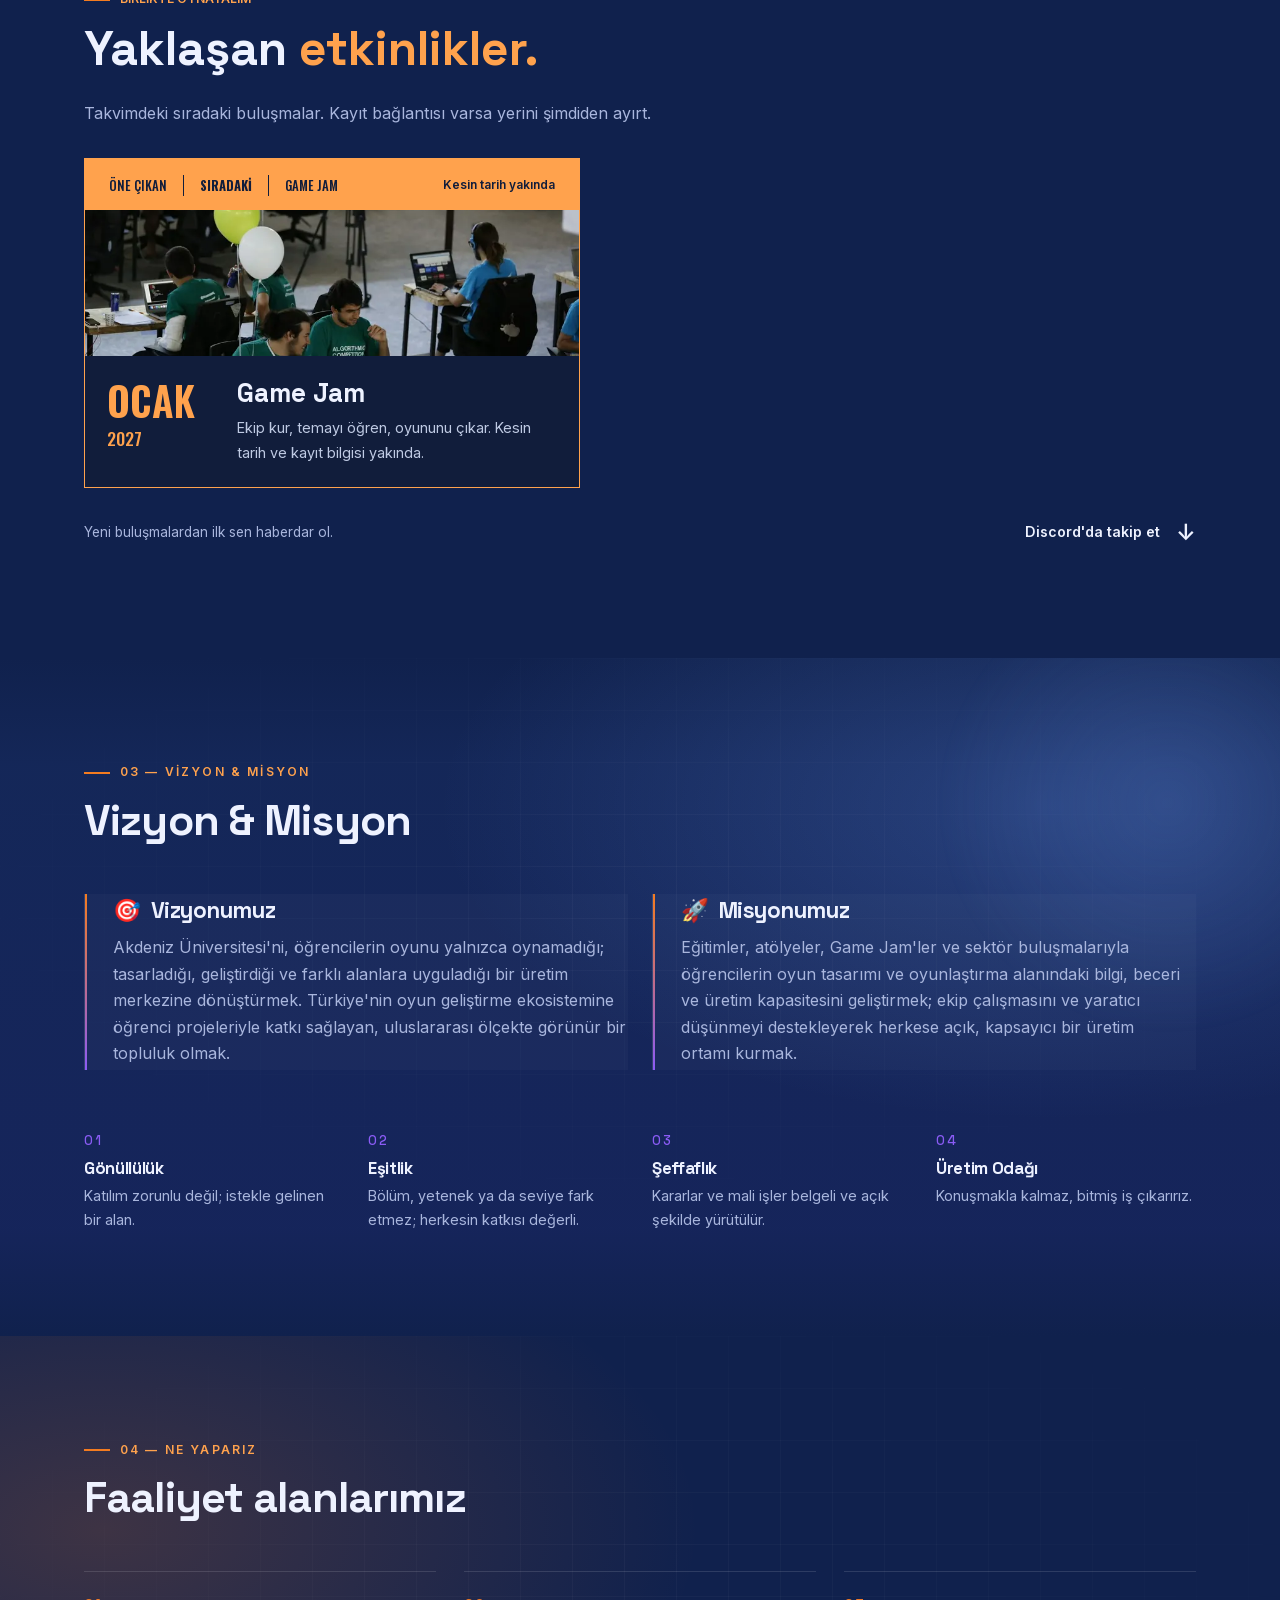
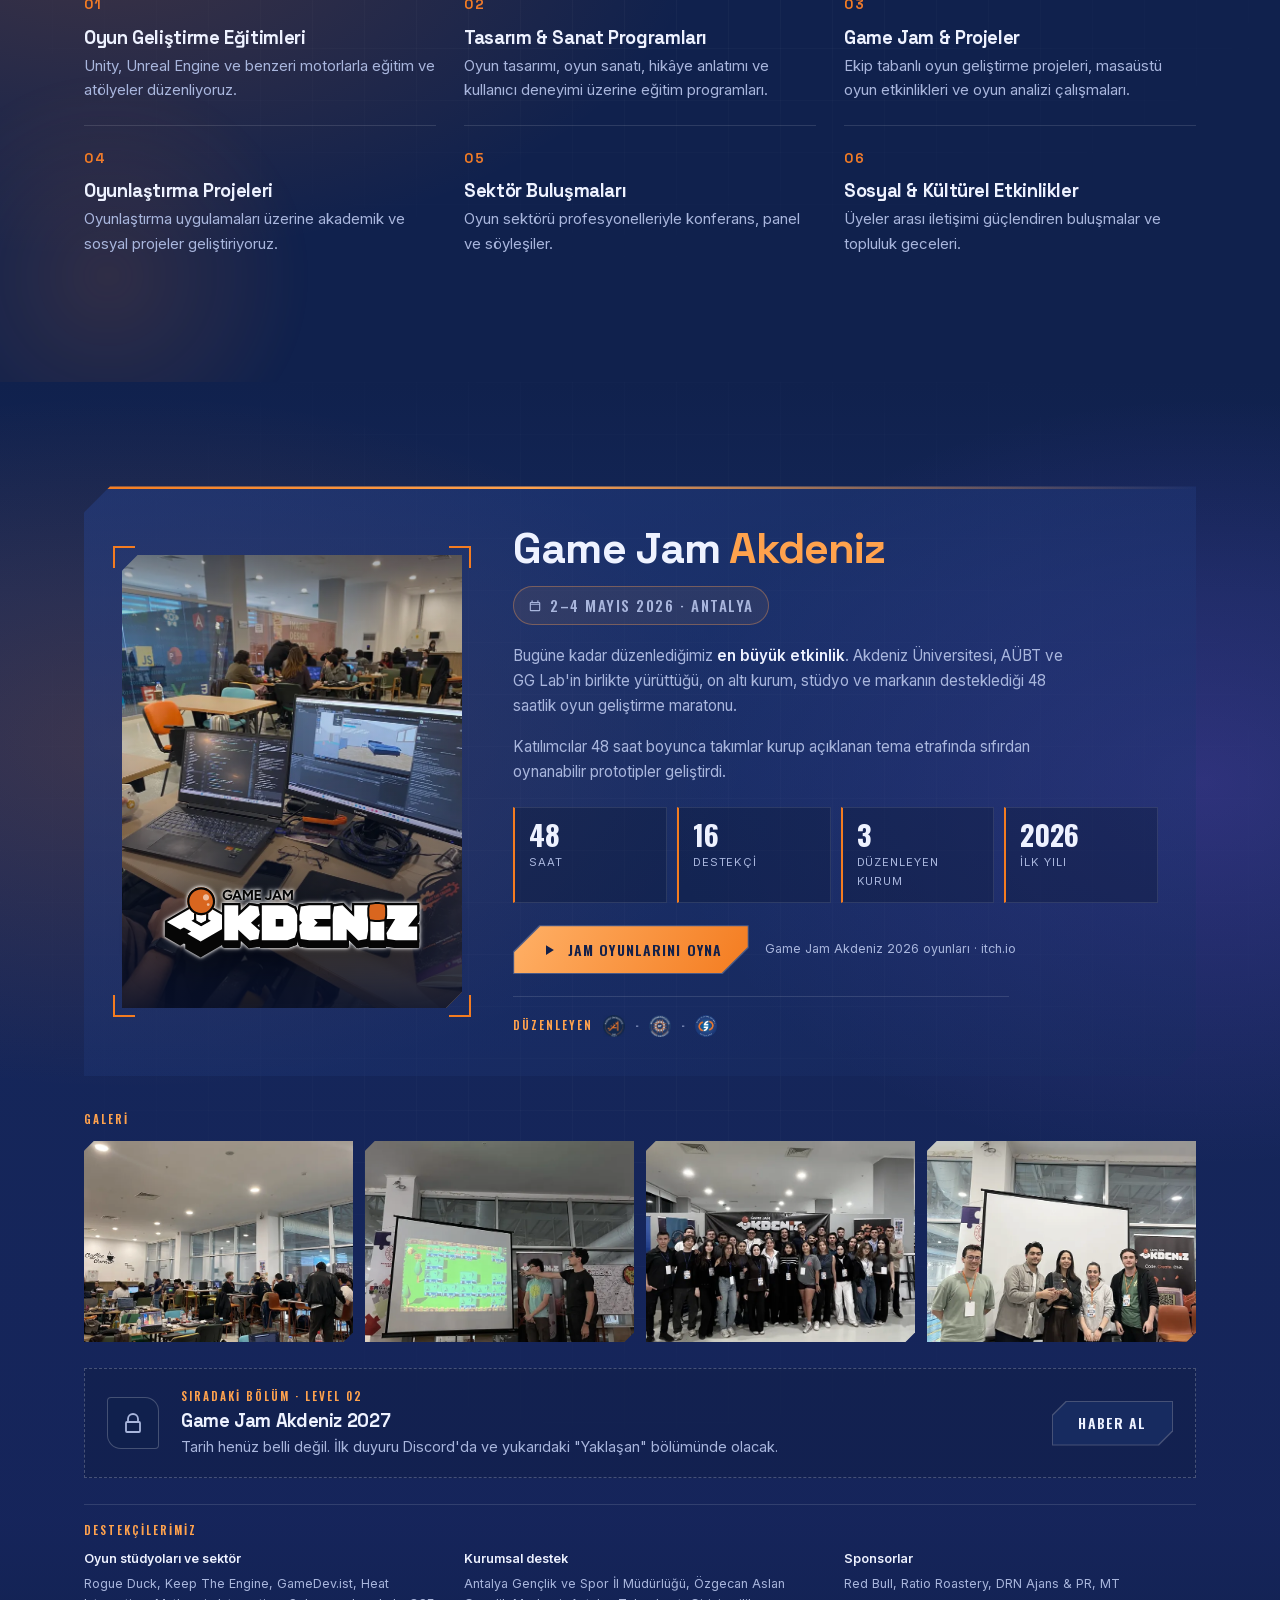
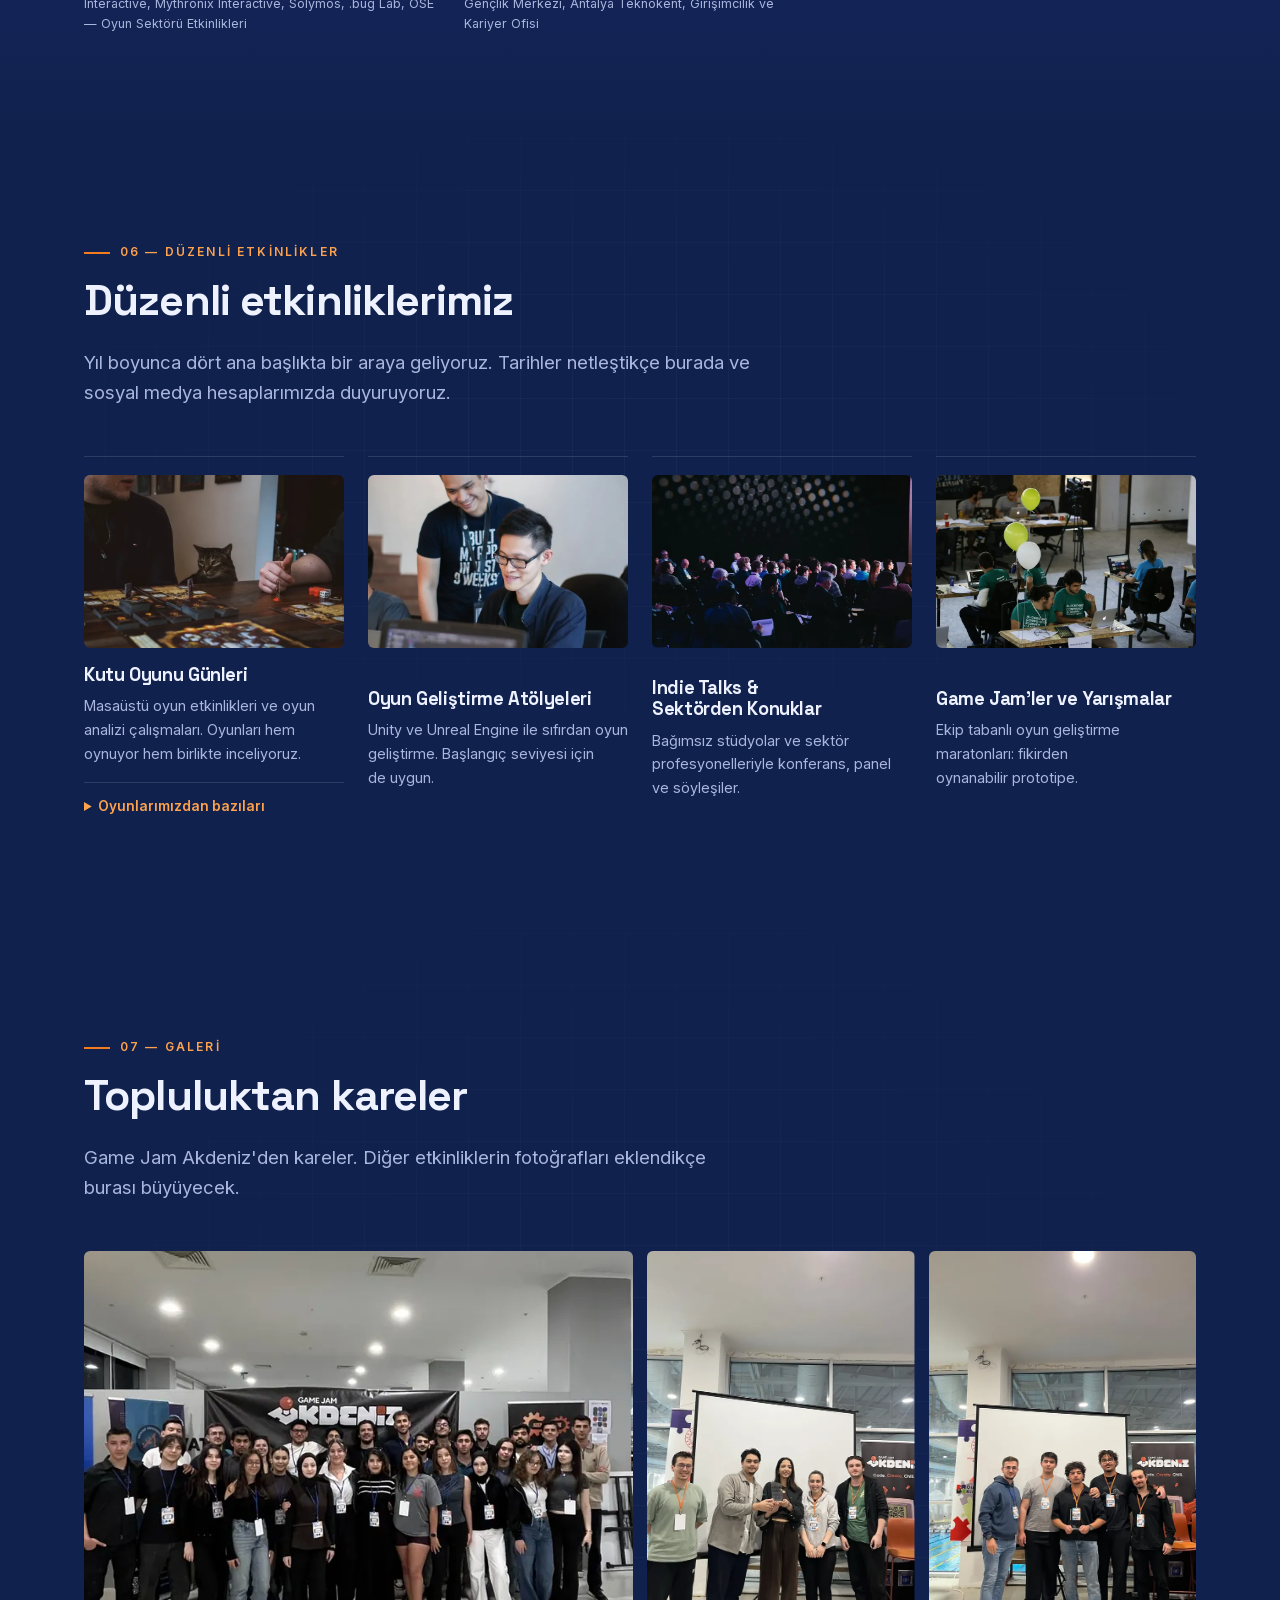
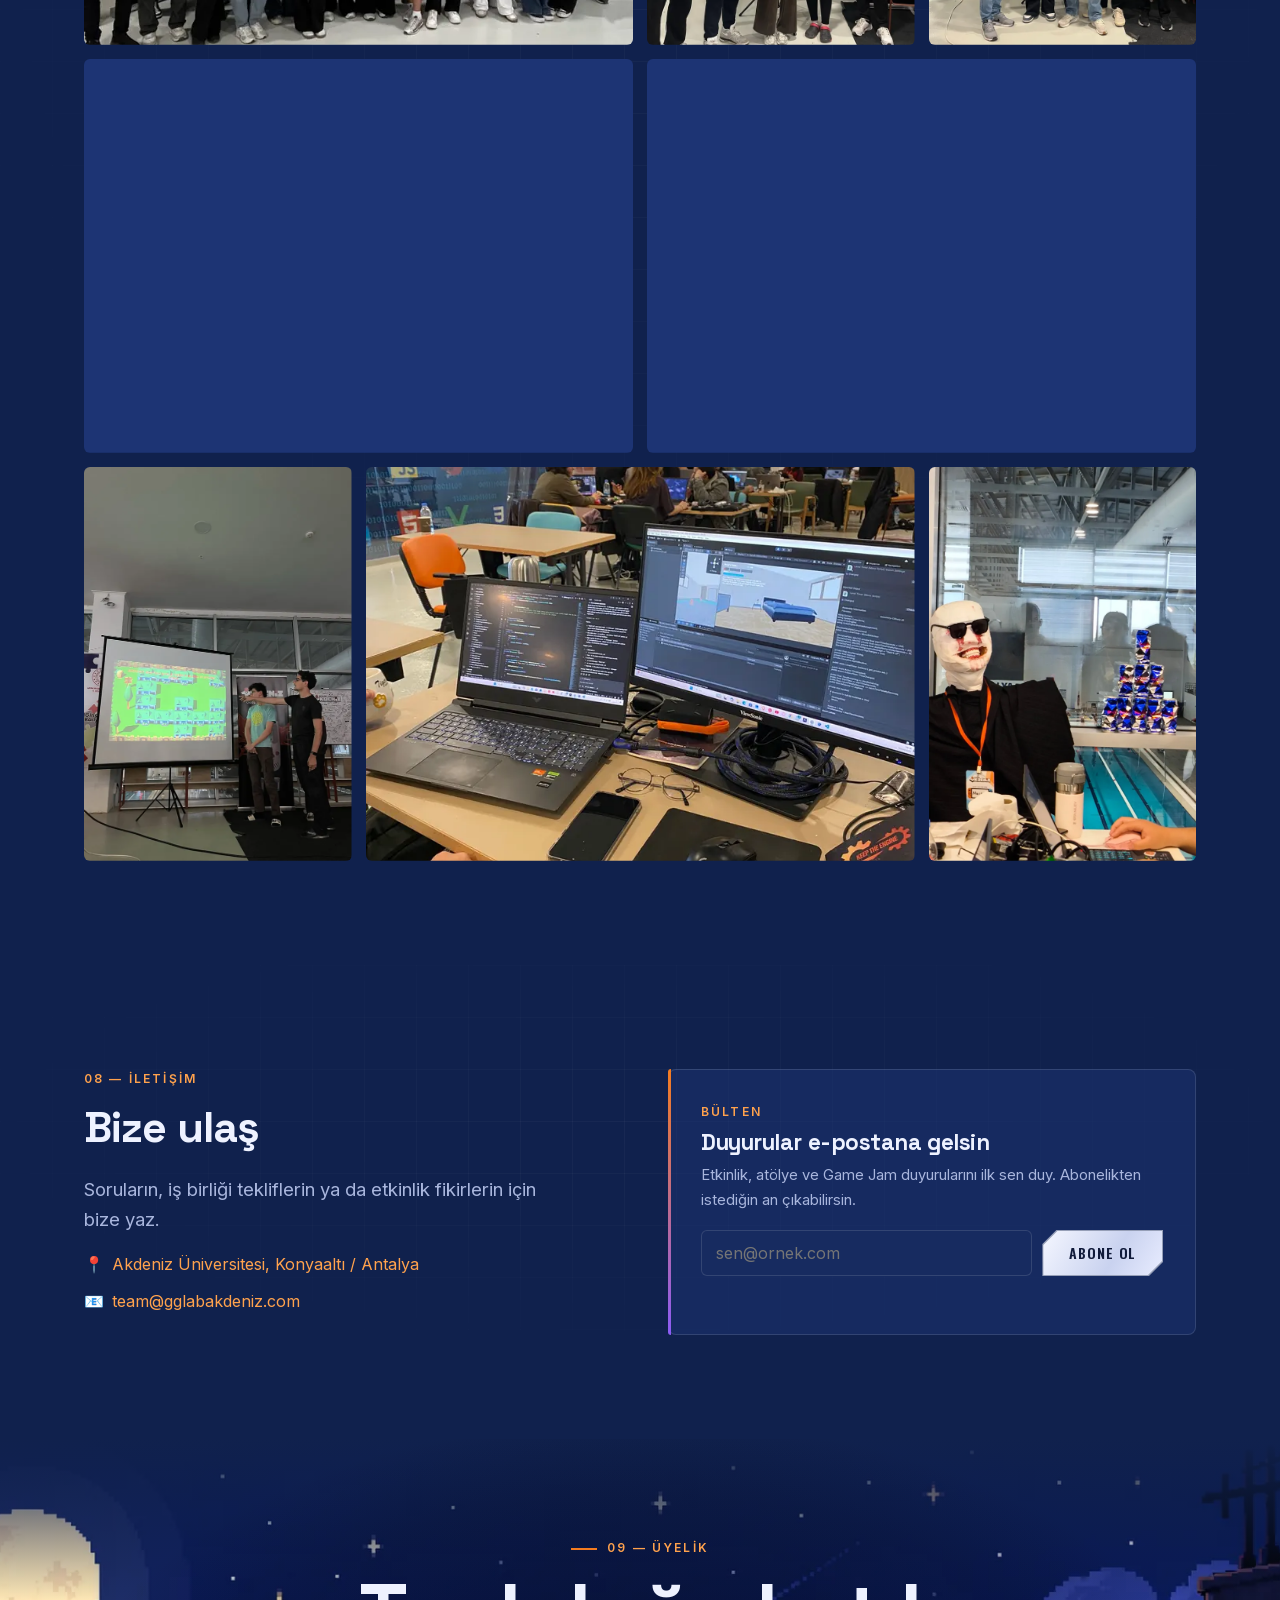
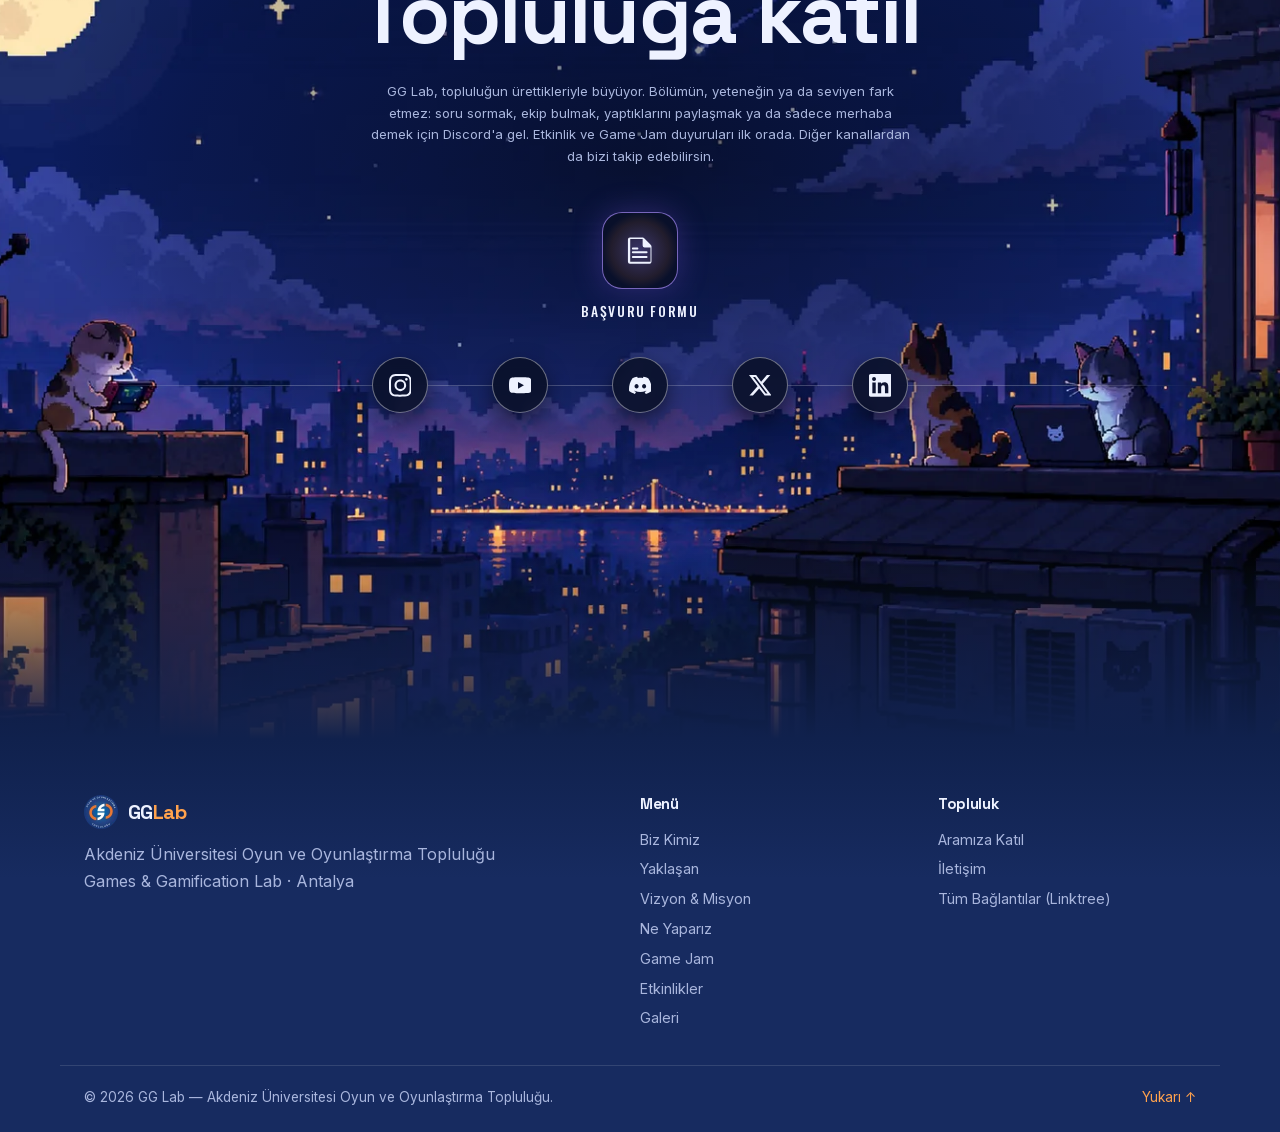
==== commit 6364d52c: "Restyle partner strip as borderless chips, reorder logos, shrink hero fade Partner logos now sit in " ====
--- a/index.html
+++ b/index.html
@@ -111,11 +111,11 @@
         <div class="hud-partners">
           <span class="hud-partners-label" data-i18n="hero.partners">PARTNERLER</span>
           <ul class="hud-partners-list">
-            <li class="has-logo logo-square"><img class="logo-mark" src="assets/img/logos/gamfed-turkiye.webp" alt="GamFed Türkiye" width="170" height="110" decoding="async"></li>
-            <li class="has-logo logo-wide"><img class="logo-mark" src="assets/img/logos/reedon-games.webp" alt="Reedon Games" width="210" height="62" decoding="async"></li>
-            <li class="has-logo logo-tall"><img class="logo-mark" src="assets/img/logos/solymos-games.webp" alt="Solymos Games" width="130" height="120" decoding="async"></li>
+            <li class="has-logo"><img class="logo-mark" src="assets/img/logos/keep-the-engine.webp" alt="Keep The Engine" width="232" height="120" decoding="async"></li>
             <li class="has-logo"><img class="logo-mark" src="assets/img/logos/heat-interactive.webp" alt="Heat Interactive" width="207" height="96" decoding="async"></li>
-            <li class="has-logo"><img class="logo-mark" src="assets/img/logos/keep-the-engine.webp" alt="Keep The Engine" width="232" height="120" decoding="async"></li>
+            <li class="has-logo"><img class="logo-mark" src="assets/img/logos/solymos-games.webp" alt="Solymos Games" width="130" height="120" decoding="async"></li>
+            <li class="has-logo"><img class="logo-mark" src="assets/img/logos/gamfed-turkiye.webp" alt="GamFed Türkiye" width="170" height="110" decoding="async"></li>
+            <li class="has-logo"><img class="logo-mark" src="assets/img/logos/reedon-games.webp" alt="Reedon Games" width="210" height="62" decoding="async"></li>
           </ul>
         </div>
       </div>
--- a/css/style.css
+++ b/css/style.css
@@ -689,7 +689,7 @@
    ============================================================ */
 /* Taste: DESIGN_VARIANCE 7 / MOTION_INTENSITY 4 / VISUAL_DENSITY 4.
    Mevcut marka, yerel fontlar ve fotoğraflar; yalnızca tek seferlik giriş hareketi. */
-.upcoming-section{--up-ink:#111d3b;--up-paper:#f1f3fa;--up-lime:#d3ec93}
+.upcoming-section{--up-ink:#111d3b;--up-paper:#f1f3fa;--up-lime:var(--accent-2)}
 .up-heading{max-width:none;margin-bottom:32px}
 .up-heading h2{font-size:3rem;letter-spacing:0;line-height:1.1}
 .up-heading h2 span{color:var(--accent-2)}
--- a/css/hud.css
+++ b/css/hud.css
@@ -137,7 +137,7 @@
 .hud-hero .container{position:relative;z-index:3;width:100%}
 /* alt kenar: hero tonunu About zeminine yumuşakça eritir (dikiş kalmasın) */
 .hud-hero::after{
-  content:"";position:absolute;left:0;right:0;bottom:0;height:clamp(90px,16vh,160px);
+  content:"";position:absolute;left:0;right:0;bottom:0;height:clamp(50px,8vh,90px);
   background:linear-gradient(180deg,transparent,var(--bg-2));
   pointer-events:none;z-index:2;
 }
@@ -209,23 +209,25 @@
 }
 .hud-partners-list{
   list-style:none;margin:0;display:flex;flex:1 1 auto;align-items:center;
-  justify-content:flex-end;flex-wrap:wrap;gap:28px;min-width:0;
+  justify-content:center;flex-wrap:wrap;gap:14px;min-width:0;
 }
 .hud-partners li{
   font-family:Oswald,Inter,sans-serif;font-size:.84rem;letter-spacing:.08em;
-  text-transform:uppercase;color:var(--muted);opacity:.75;transition:.25s var(--ease);
-}
-.hud-partners li:hover{opacity:1;color:var(--text)}
-/* şeritte yalnızca logo durur; isim img alt'ında */
-.hud-partners li.has-logo{display:flex;align-items:center;gap:8px;opacity:.9}
-.hud-partners li.has-logo:hover{opacity:1}
-.hud-partners{--logo-h:clamp(36.4px,5.04vh,50.4px)}
-.hud-partners .logo-mark{display:block;height:calc(var(--logo-h) * var(--k,1));width:auto;max-width:120px;flex:0 0 auto}
-/* optik denge: aynı yükseklikte dik/kare logolar enlilerin yanında küçük kalıyordu.
-   Çarpan logonun en/boy oranına göre: ~1.1 ve altı ×1.4, ~1.5 ×1.2, ~2 sınıfsız, ~2.8 ve üstü ×0.85 */
-.hud-partners .logo-tall{--k:1.4}
-.hud-partners .logo-square{--k:1.2}
-.hud-partners .logo-wide{--k:.85}
+  text-transform:uppercase;color:var(--muted);transition:.25s var(--ease);
+}
+/* her logo eşit boyutlu bir alanda; oran farkları object-fit ile eziliyor */
+.hud-partners li.has-logo{
+  display:flex;align-items:center;justify-content:center;
+  width:128px;height:56px;flex:0 0 auto;padding:8px 14px;
+  background:rgba(255,255,255,.015);border:1px solid rgba(255,255,255,.04);border-radius:10px;
+  transition:border-color .22s var(--ease),transform .22s var(--ease);
+}
+.hud-partners li.has-logo:hover{border-color:rgba(255,255,255,.14);transform:translateY(-2px)}
+.hud-partners .logo-mark{
+  display:block;height:auto;width:auto;max-width:100%;max-height:100%;object-fit:contain;
+  opacity:.85;transition:opacity .22s var(--ease);
+}
+.hud-partners li.has-logo:hover .logo-mark{opacity:1}
 
 /* ---------------- responsive ---------------- */
 @media (max-width:1100px){
@@ -267,10 +269,10 @@
   .hud-frame{padding-top:22px}
   .hud-hero-grid{gap:18px;padding-bottom:24px}
   .hud-hero .hero-visual img{width:min(86px,14vh);border-radius:18px}
-  .hud-partners{gap:12px}
+  .hud-partners{gap:12px;flex-direction:column;align-items:flex-start}
   .hud-partners li{font-size:.76rem}
-  .hud-partners{--logo-h:36.4px}
-  .hud-partners .logo-mark{max-width:90px}
+  .hud-partners-list{justify-content:center;width:100%}
+  .hud-partners li.has-logo{width:104px;height:48px}
   .cut-btn > span{padding:14px 22px;font-size:.84rem}
 }
 
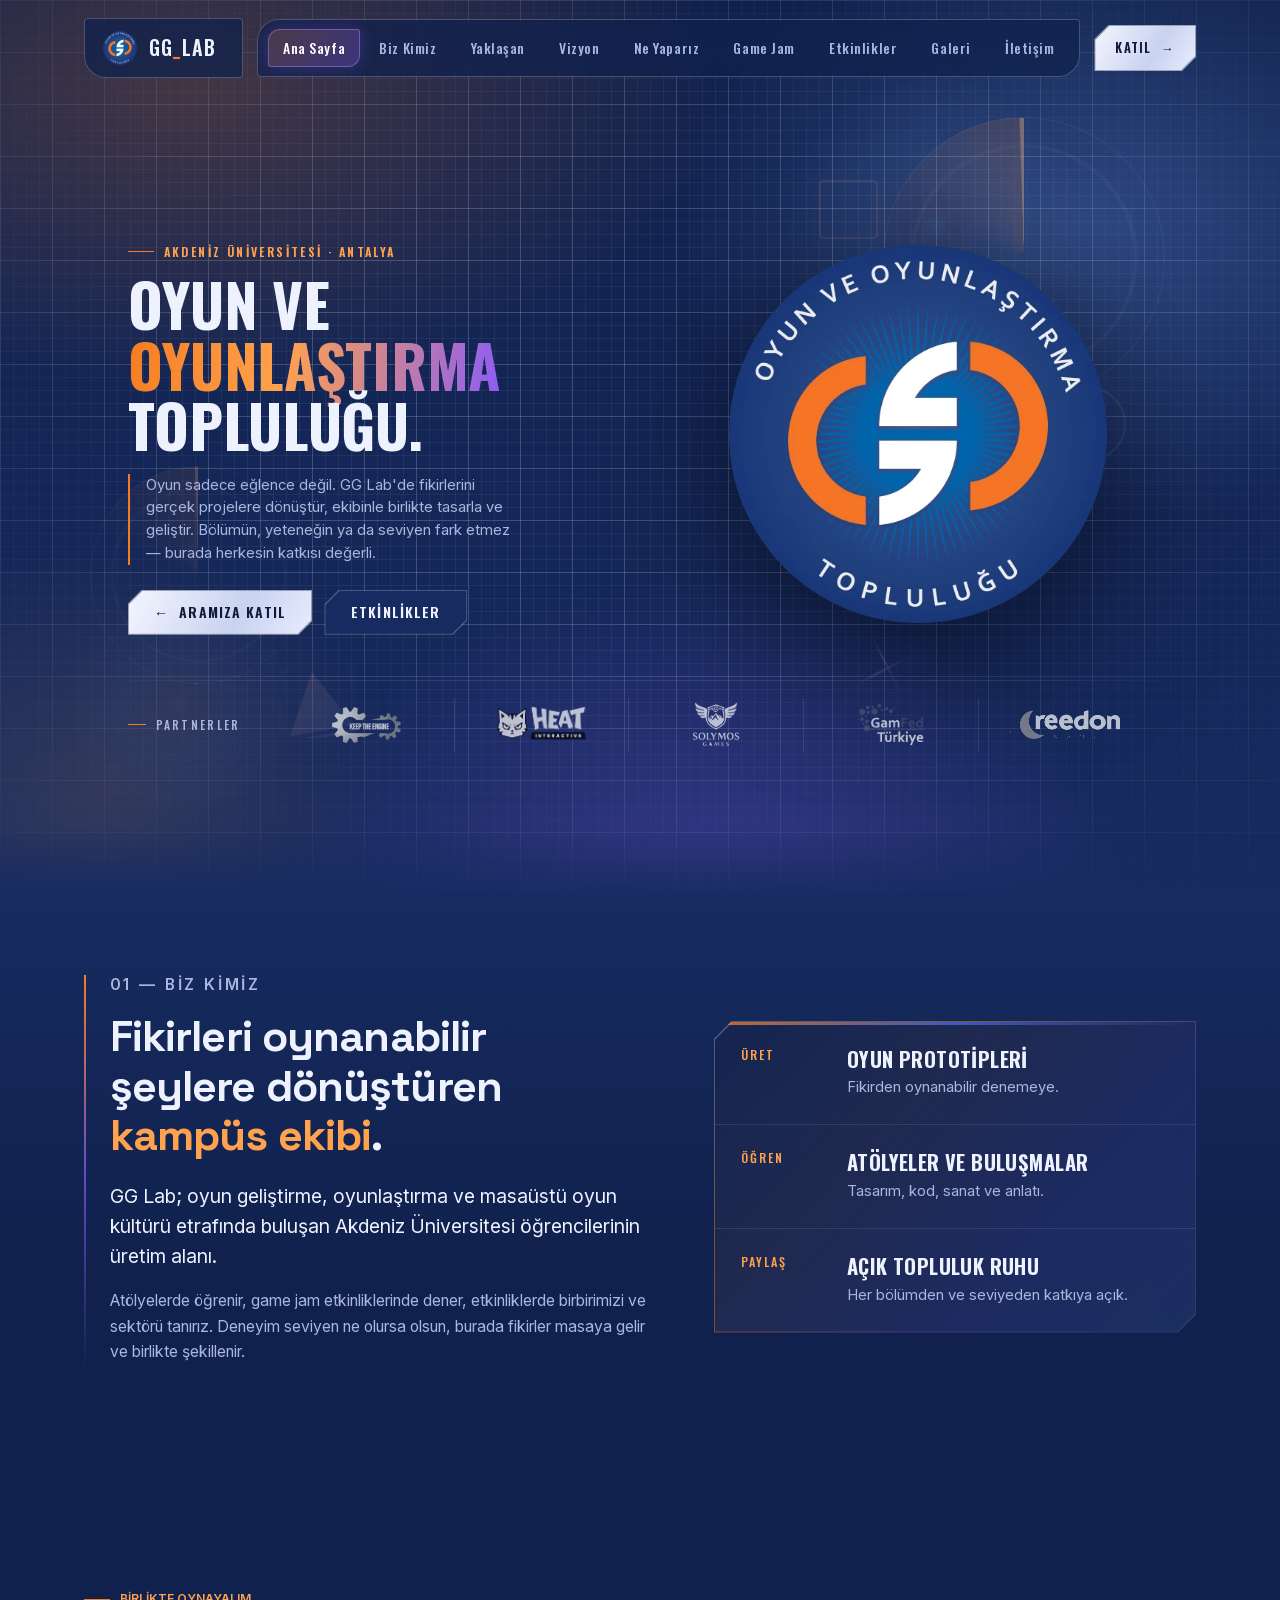
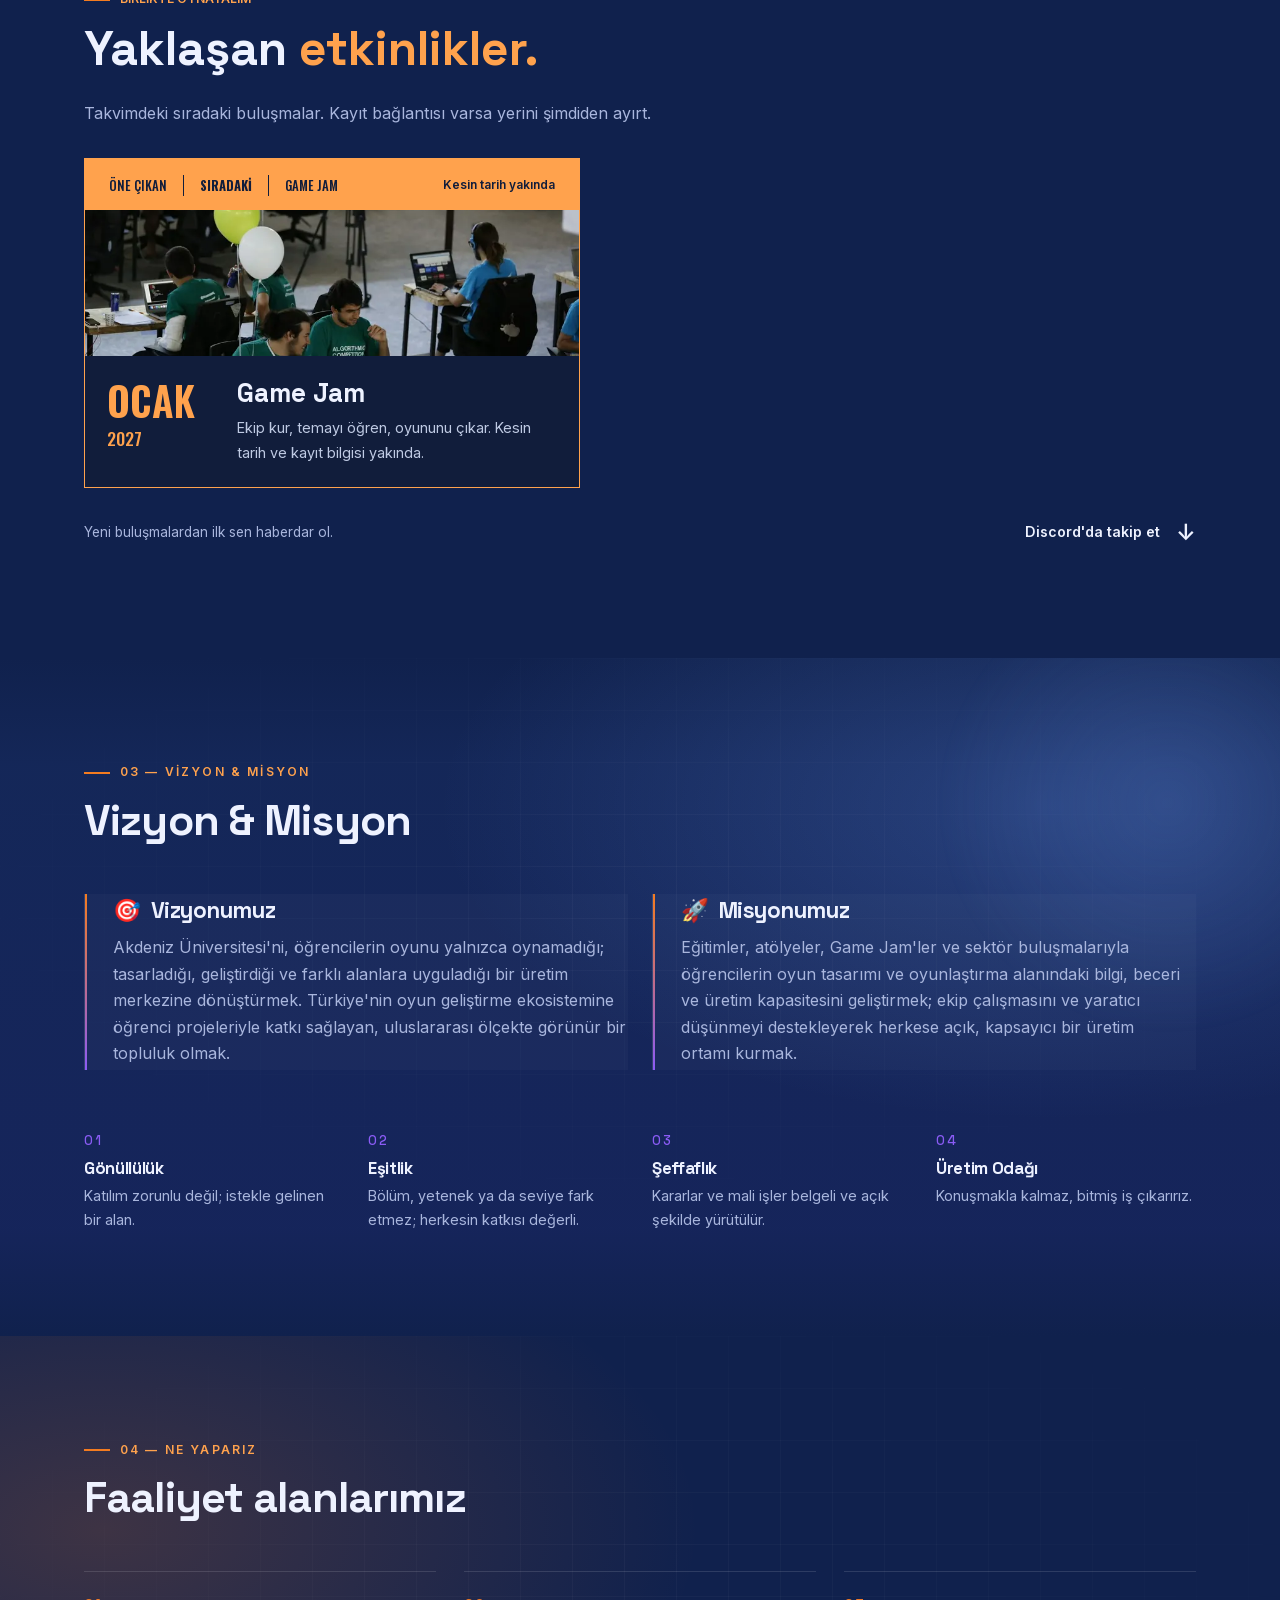
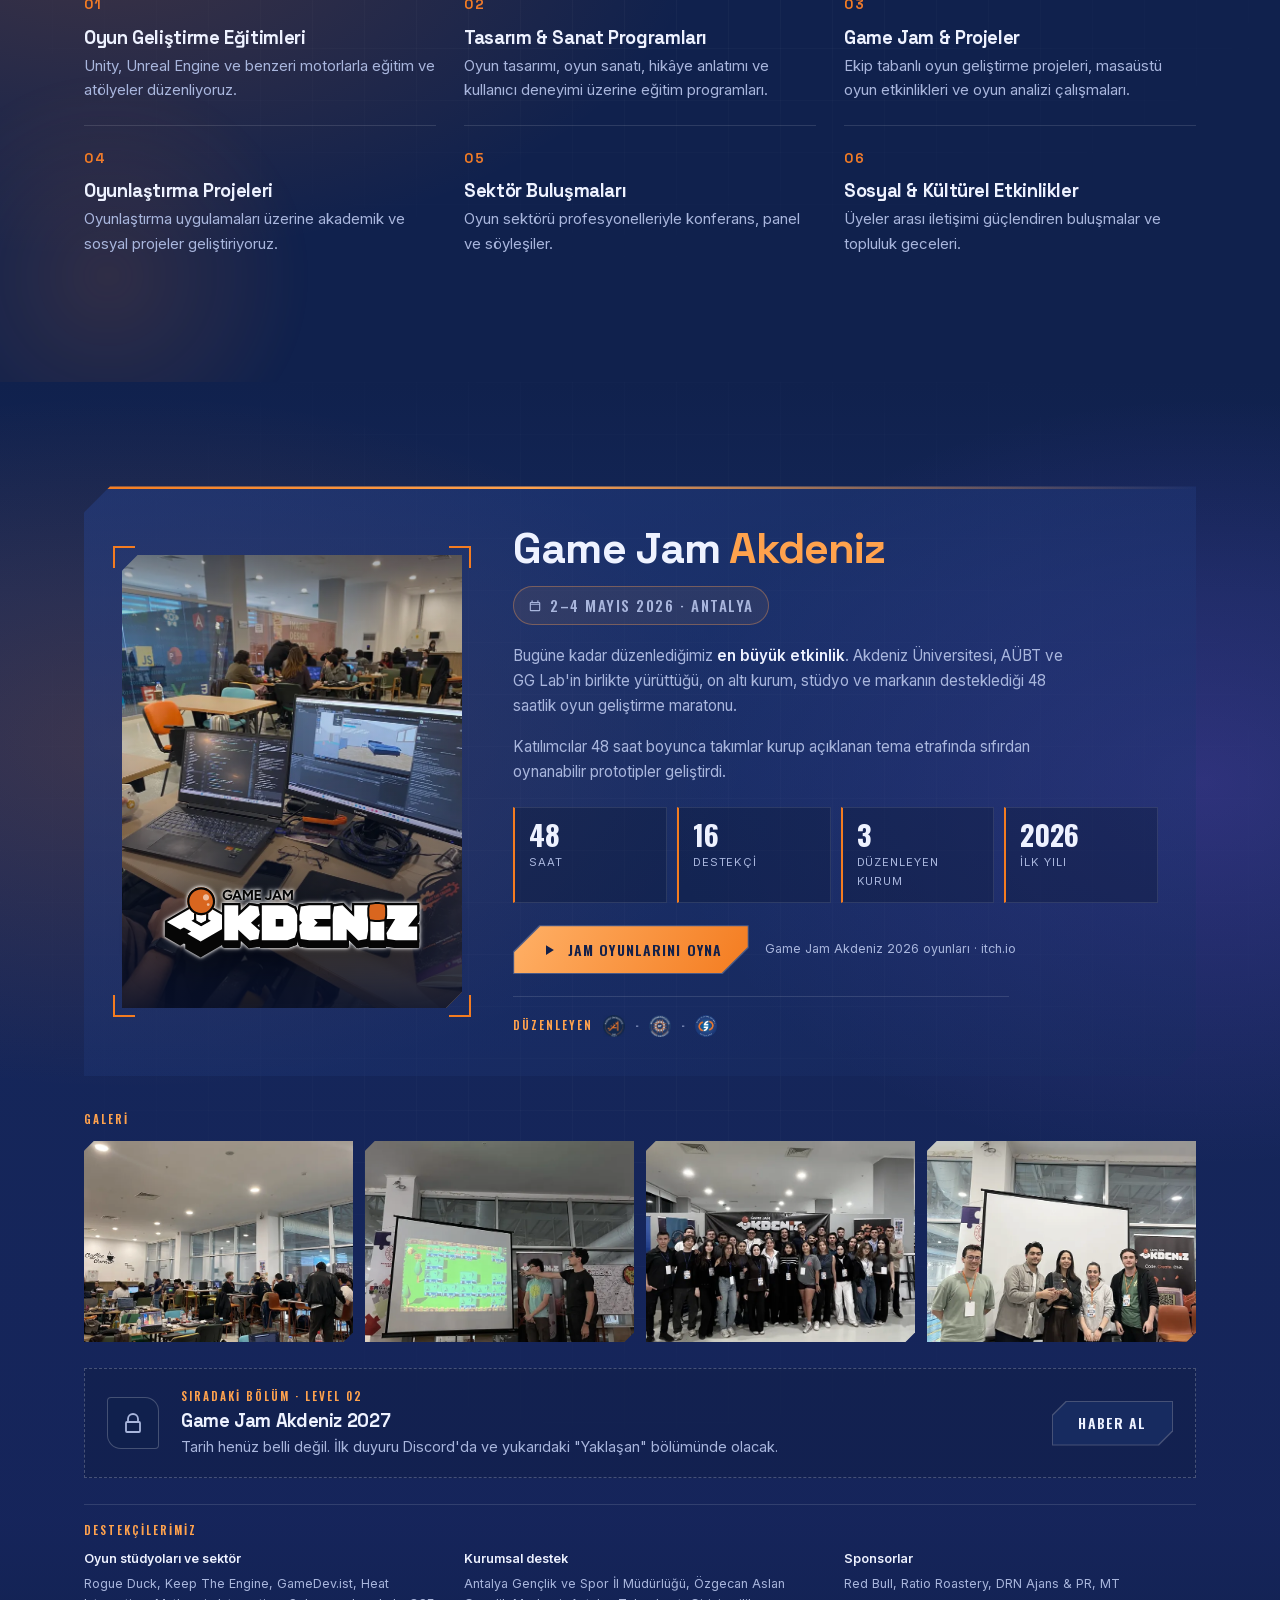
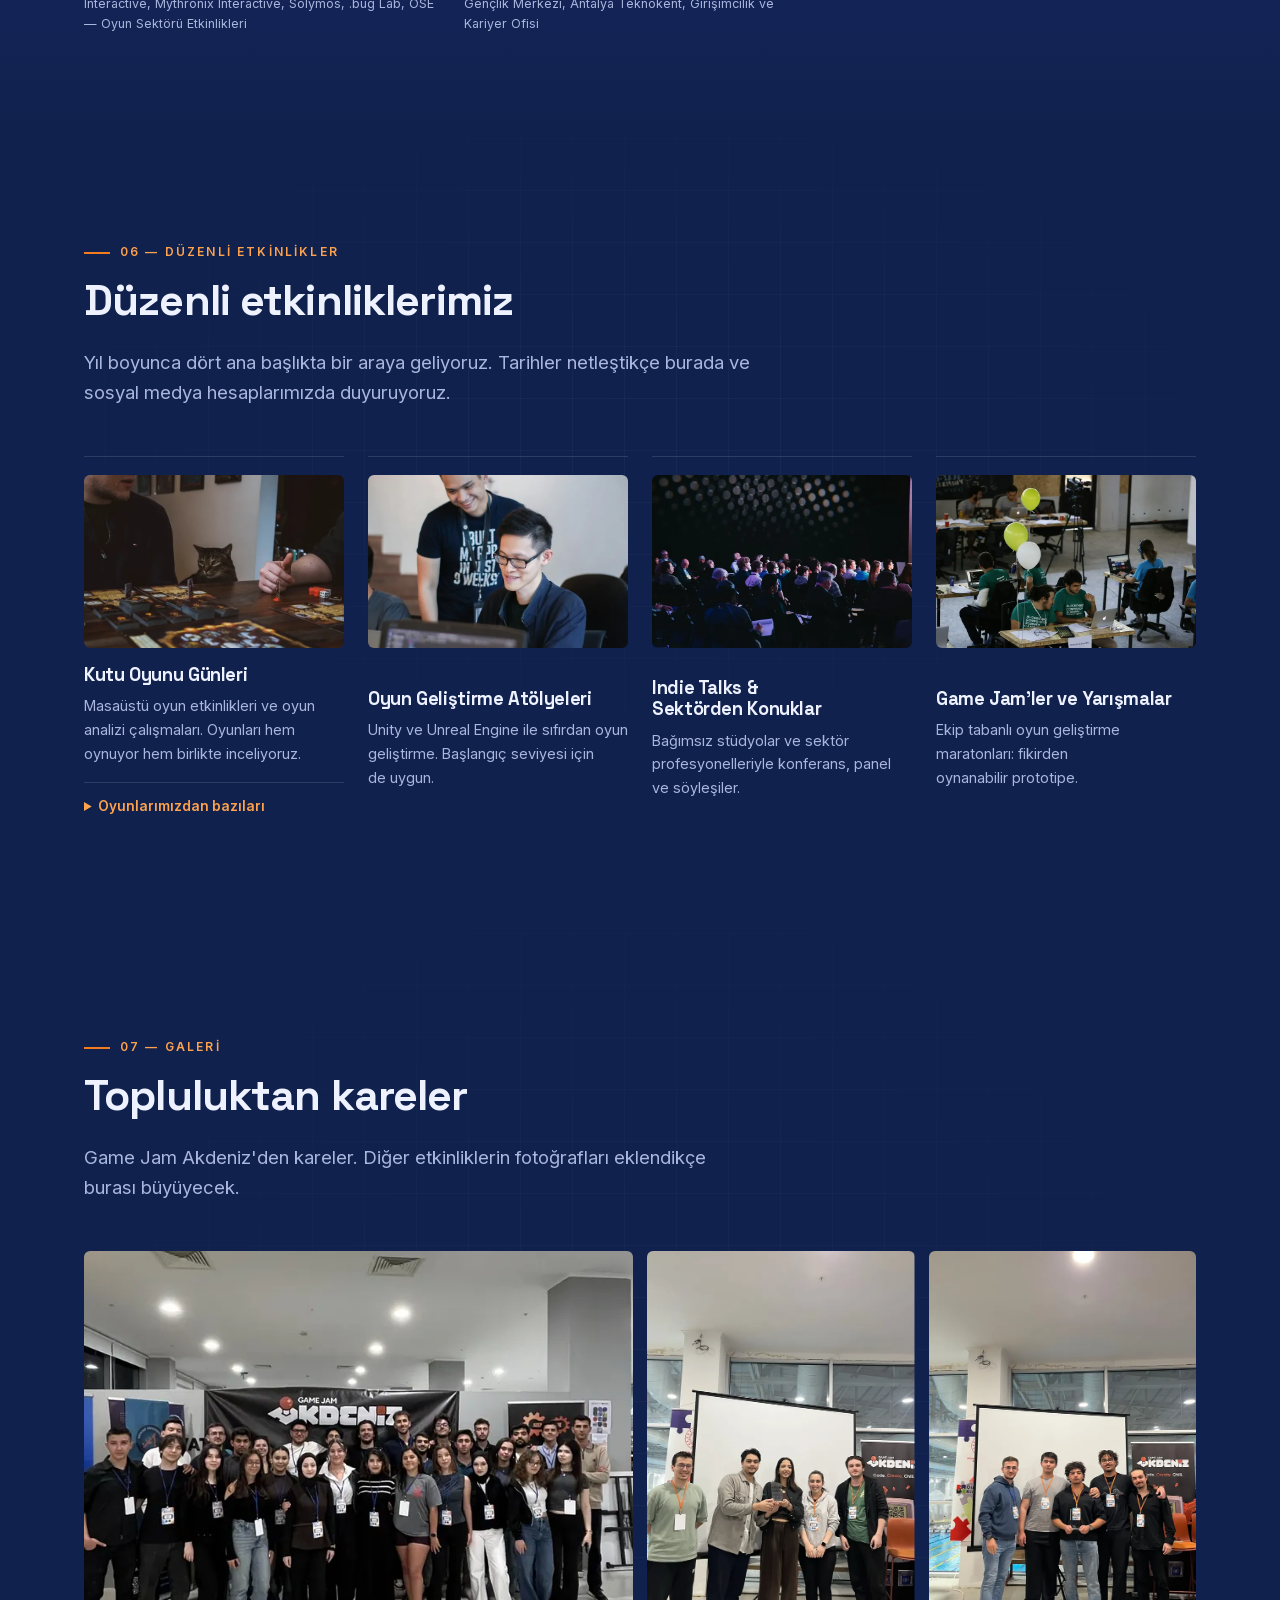
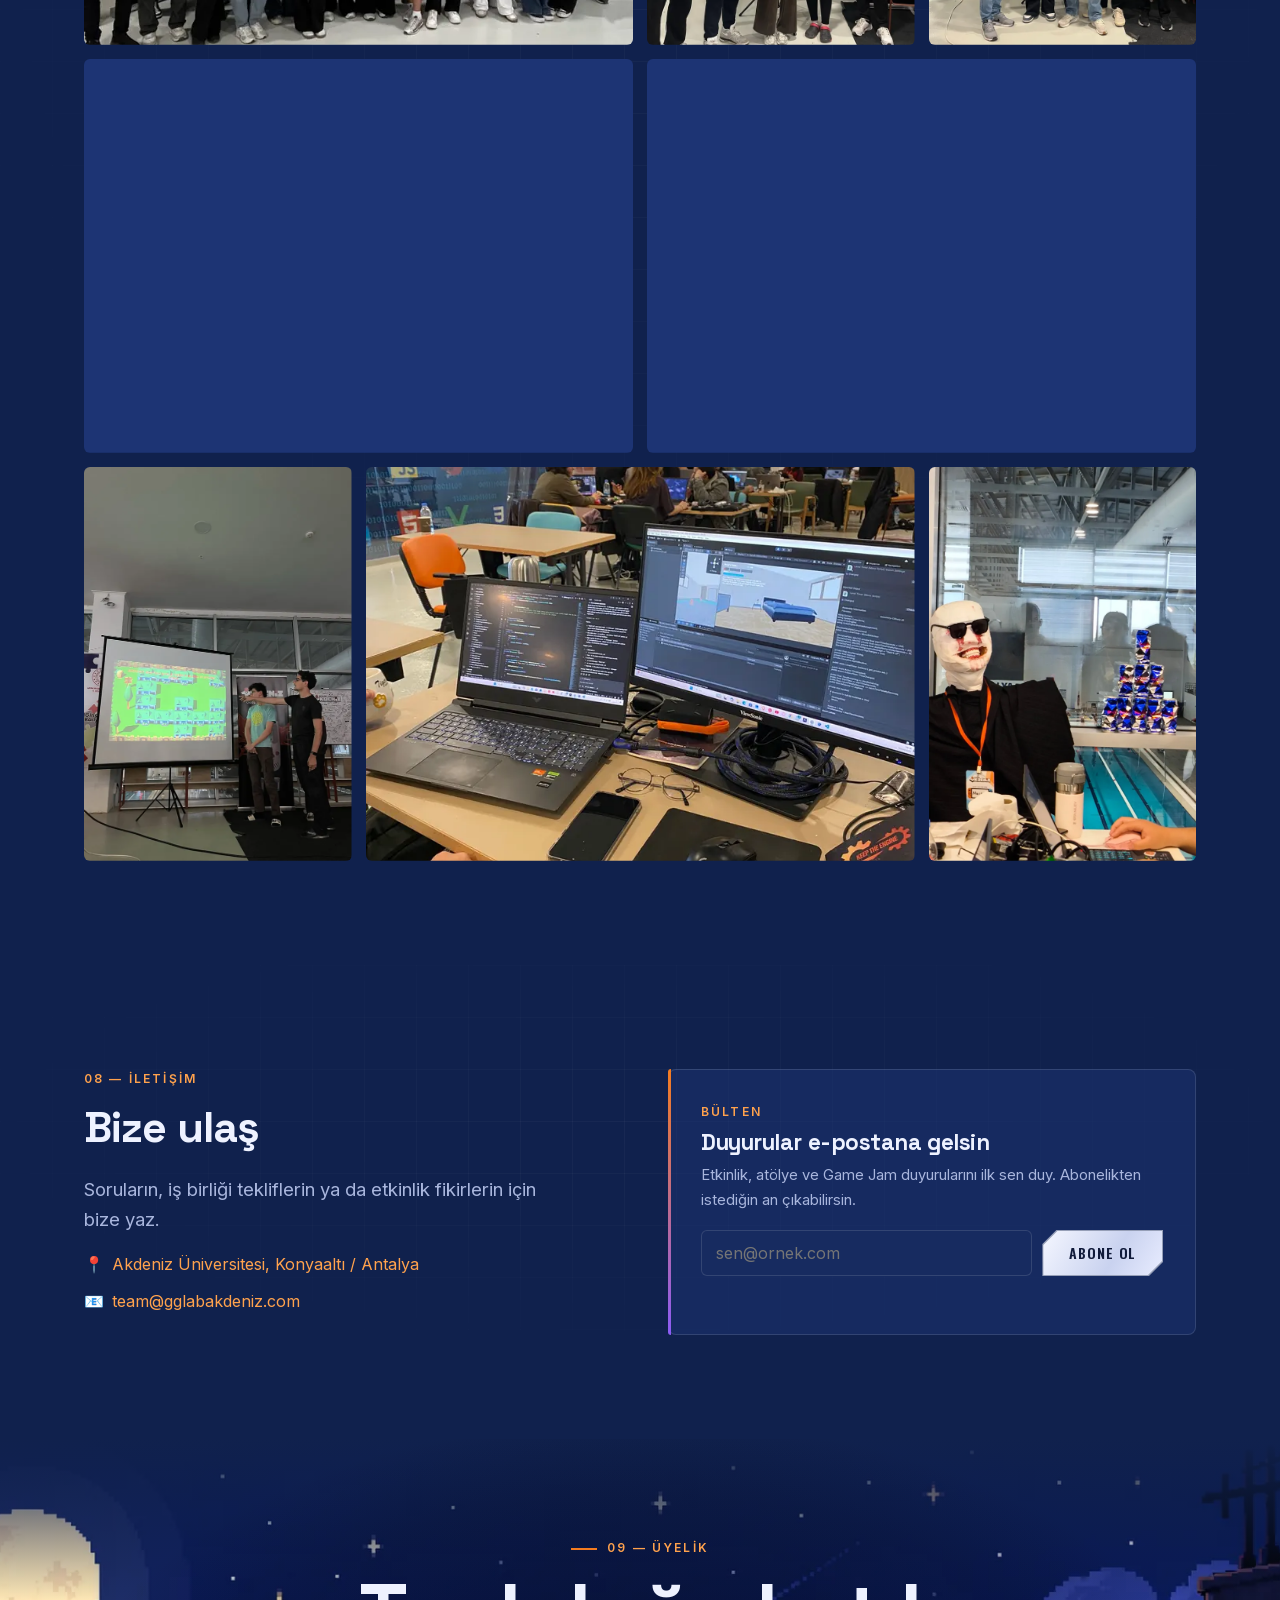
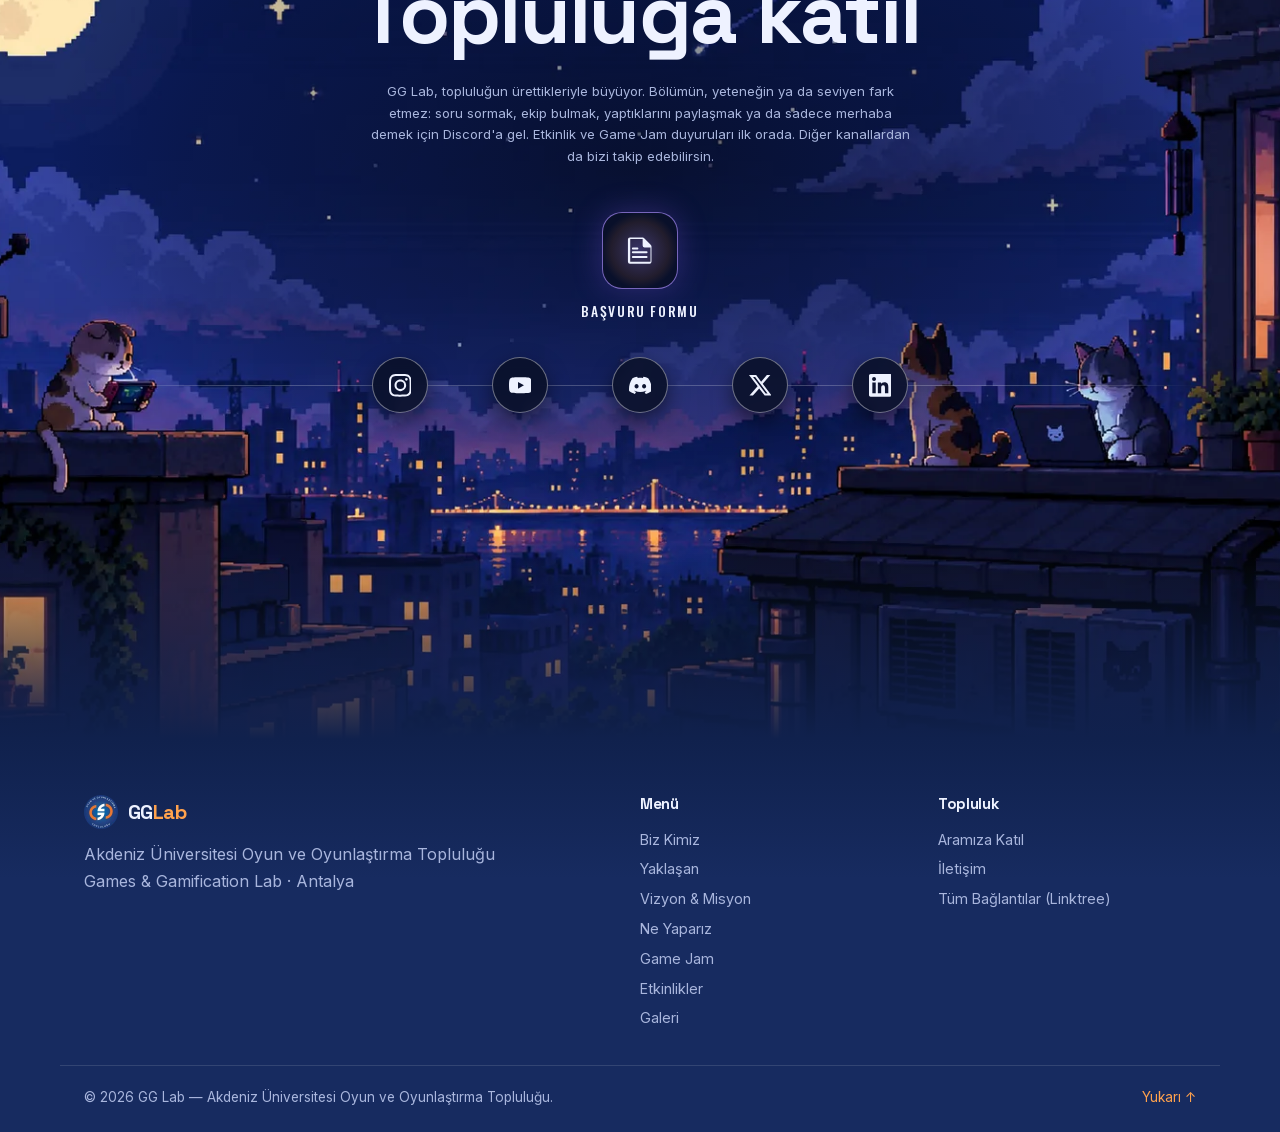
==== commit 2502f3cf: "Rework partner strip as a divided row, trim README Partner strip becomes a bordered row with vertica" ====
--- a/index.html
+++ b/index.html
@@ -108,14 +108,14 @@
           </div>
         </div>
 
-        <div class="hud-partners">
+        <div class="hud-partners hero-enter">
           <span class="hud-partners-label" data-i18n="hero.partners">PARTNERLER</span>
           <ul class="hud-partners-list">
-            <li class="has-logo"><img class="logo-mark" src="assets/img/logos/keep-the-engine.webp" alt="Keep The Engine" width="232" height="120" decoding="async"></li>
-            <li class="has-logo"><img class="logo-mark" src="assets/img/logos/heat-interactive.webp" alt="Heat Interactive" width="207" height="96" decoding="async"></li>
-            <li class="has-logo"><img class="logo-mark" src="assets/img/logos/solymos-games.webp" alt="Solymos Games" width="130" height="120" decoding="async"></li>
-            <li class="has-logo"><img class="logo-mark" src="assets/img/logos/gamfed-turkiye.webp" alt="GamFed Türkiye" width="170" height="110" decoding="async"></li>
-            <li class="has-logo"><img class="logo-mark" src="assets/img/logos/reedon-games.webp" alt="Reedon Games" width="210" height="62" decoding="async"></li>
+            <li><img class="logo-mark" src="assets/img/logos/keep-the-engine.webp" alt="Keep The Engine" width="232" height="120" decoding="async"></li>
+            <li><img class="logo-mark" style="--k:1.3" src="assets/img/logos/heat-interactive.webp" alt="Heat Interactive" width="207" height="96" decoding="async"></li>
+            <li><img class="logo-mark" style="--k:1.23" src="assets/img/logos/solymos-games.webp" alt="Solymos Games" width="130" height="120" decoding="async"></li>
+            <li><img class="logo-mark" style="--k:1.18" src="assets/img/logos/gamfed-turkiye.webp" alt="GamFed Türkiye" width="170" height="110" decoding="async"></li>
+            <li><img class="logo-mark" style="--k:.92" src="assets/img/logos/reedon-games.webp" alt="Reedon Games" width="210" height="62" decoding="async"></li>
           </ul>
         </div>
       </div>
--- a/css/hud.css
+++ b/css/hud.css
@@ -194,40 +194,45 @@
   image-rendering:auto;
 }
 
-/* alt paydaş şeridi */
+/* alt paydaş şeridi
+   Dolgu ve kutu yok: üstte kenarlara doğru eriyen ince çizgi, solda etiket,
+   sağda eşit genişlikte 5 sütun, aralarında kısa ayraçlar. Logolar gri tonda
+   durur (renkli logolar şeridi dağıtıyordu), üzerine gelince rengine döner. */
 .hud-partners{
-  display:flex;align-items:center;gap:22px;
-  border-top:1px solid var(--hud-line-soft);
+  --logo-h:clamp(24px,4.6vh,36px);
+  position:relative;
+  display:grid;grid-template-columns:auto minmax(0,1fr);align-items:center;
+  gap:clamp(18px,3vw,44px);
   margin:16px calc(-1 * clamp(26px,3.4vw,52px)) 0;
-  padding:clamp(10px,1.6vh,18px) clamp(26px,3.4vw,52px);
-  background:linear-gradient(90deg,rgba(11,22,56,.62),rgba(11,22,56,.22),rgba(11,22,56,.62));
-  box-shadow:0 -18px 48px rgba(0,0,0,.16);
+  padding:clamp(12px,2vh,22px) clamp(26px,3.4vw,52px);
+}
+.hud-partners::before{
+  content:"";position:absolute;top:0;left:0;right:0;height:1px;pointer-events:none;
+  background:linear-gradient(90deg,transparent,var(--hud-line-soft) 16%,var(--hud-line-soft) 84%,transparent);
 }
 .hud-partners-label{
+  display:inline-flex;align-items:center;gap:10px;white-space:nowrap;
   font-family:Oswald,Inter,sans-serif;font-size:.72rem;letter-spacing:.2em;color:var(--muted);
-  flex:0 0 auto;
-}
+}
+/* hero eyebrow'undaki turuncu çizgiyle aynı dil */
+.hud-partners-label::before{content:"";width:18px;height:1px;background:var(--accent)}
 .hud-partners-list{
-  list-style:none;margin:0;display:flex;flex:1 1 auto;align-items:center;
-  justify-content:center;flex-wrap:wrap;gap:14px;min-width:0;
+  list-style:none;margin:0;padding:0;min-width:0;
+  display:grid;grid-template-columns:repeat(5,minmax(0,1fr));align-items:center;
 }
 .hud-partners li{
-  font-family:Oswald,Inter,sans-serif;font-size:.84rem;letter-spacing:.08em;
-  text-transform:uppercase;color:var(--muted);transition:.25s var(--ease);
-}
-/* her logo eşit boyutlu bir alanda; oran farkları object-fit ile eziliyor */
-.hud-partners li.has-logo{
   display:flex;align-items:center;justify-content:center;
-  width:128px;height:56px;flex:0 0 auto;padding:8px 14px;
-  background:rgba(255,255,255,.015);border:1px solid rgba(255,255,255,.04);border-radius:10px;
-  transition:border-color .22s var(--ease),transform .22s var(--ease);
-}
-.hud-partners li.has-logo:hover{border-color:rgba(255,255,255,.14);transform:translateY(-2px)}
+  height:calc(var(--logo-h) * 1.5);padding:0 clamp(8px,1.6vw,22px);
+}
+.hud-partners li + li{border-left:1px solid var(--hud-line-soft)}
+/* --k: logonun görünür en/boy oranına göre optik denge (kare logo büyür, çok enli küçülür) */
 .hud-partners .logo-mark{
-  display:block;height:auto;width:auto;max-width:100%;max-height:100%;object-fit:contain;
-  opacity:.85;transition:opacity .22s var(--ease);
-}
-.hud-partners li.has-logo:hover .logo-mark{opacity:1}
+  display:block;height:calc(var(--logo-h) * var(--k,1));width:auto;max-width:100%;object-fit:contain;
+  filter:grayscale(1) brightness(1.2);opacity:.7;
+  transition:filter .3s var(--ease),opacity .3s var(--ease);
+}
+.hud-partners li:hover .logo-mark{filter:none;opacity:1}
+.hud-partners.hero-enter{animation-delay:.3s}
 
 /* ---------------- responsive ---------------- */
 @media (max-width:1100px){
@@ -269,10 +274,12 @@
   .hud-frame{padding-top:22px}
   .hud-hero-grid{gap:18px;padding-bottom:24px}
   .hud-hero .hero-visual img{width:min(86px,14vh);border-radius:18px}
-  .hud-partners{gap:12px;flex-direction:column;align-items:flex-start}
-  .hud-partners li{font-size:.76rem}
-  .hud-partners-list{justify-content:center;width:100%}
-  .hud-partners li.has-logo{width:104px;height:48px}
+  /* etiket üstte; logolar 3 + 2 dizilir, alt satır yarıya bölünür */
+  .hud-partners{--logo-h:28px;grid-template-columns:1fr;gap:10px}
+  .hud-partners-list{grid-template-columns:repeat(6,minmax(0,1fr));row-gap:6px}
+  .hud-partners li:nth-child(-n+3){grid-column:span 2}
+  .hud-partners li:nth-child(n+4){grid-column:span 3}
+  .hud-partners li:nth-child(1),.hud-partners li:nth-child(4){border-left:0}
   .cut-btn > span{padding:14px 22px;font-size:.84rem}
 }
 
@@ -307,7 +314,6 @@
 .hero-text .hero-enter:nth-child(3){animation-delay:.14s}
 .hero-text .hero-enter:nth-child(4){animation-delay:.21s}
 
-.hud-partners li{flex:0 0 auto;white-space:nowrap}
 
 /* ---- kısa ekranlar (dizüstü, ölçeklenmiş görünüm) ----
    Hero'nun tek ekrana sığması için yükseklik bazlı sıkılaştırma. */
@@ -320,9 +326,8 @@
   .hud-hero .hero-visual img{width:min(330px,100%,40vh)}
   .hud-frame{padding-top:20px;border-radius:22px}
   .hud-hero-grid{padding-bottom:16px;gap:24px}
-  .hud-partners{padding-top:9px;padding-bottom:9px;gap:16px}
+  .hud-partners{padding-top:9px;padding-bottom:9px;column-gap:16px}
   .hud-partners-label{font-size:.66rem}
-  .hud-partners li{font-size:.76rem}
   .cut-btn > span{padding:11px 20px;font-size:.82rem}
 }
 @media (max-width:900px) and (max-height:780px){
@@ -644,7 +649,6 @@
 
   /* dar ekranda tuşlar üst üste biner: 8'i kalsın, bant arası daralsın */
   .xb-i,.xb-l{display:none}
-  .hud-partners-list{gap:20px;justify-content:center}
 
   /* hero butonları yan yana sığmıyorsa eşit genişlikte alt alta */
   .hud-hero .hero-actions .cut-btn{flex:1 1 150px;text-align:center}
